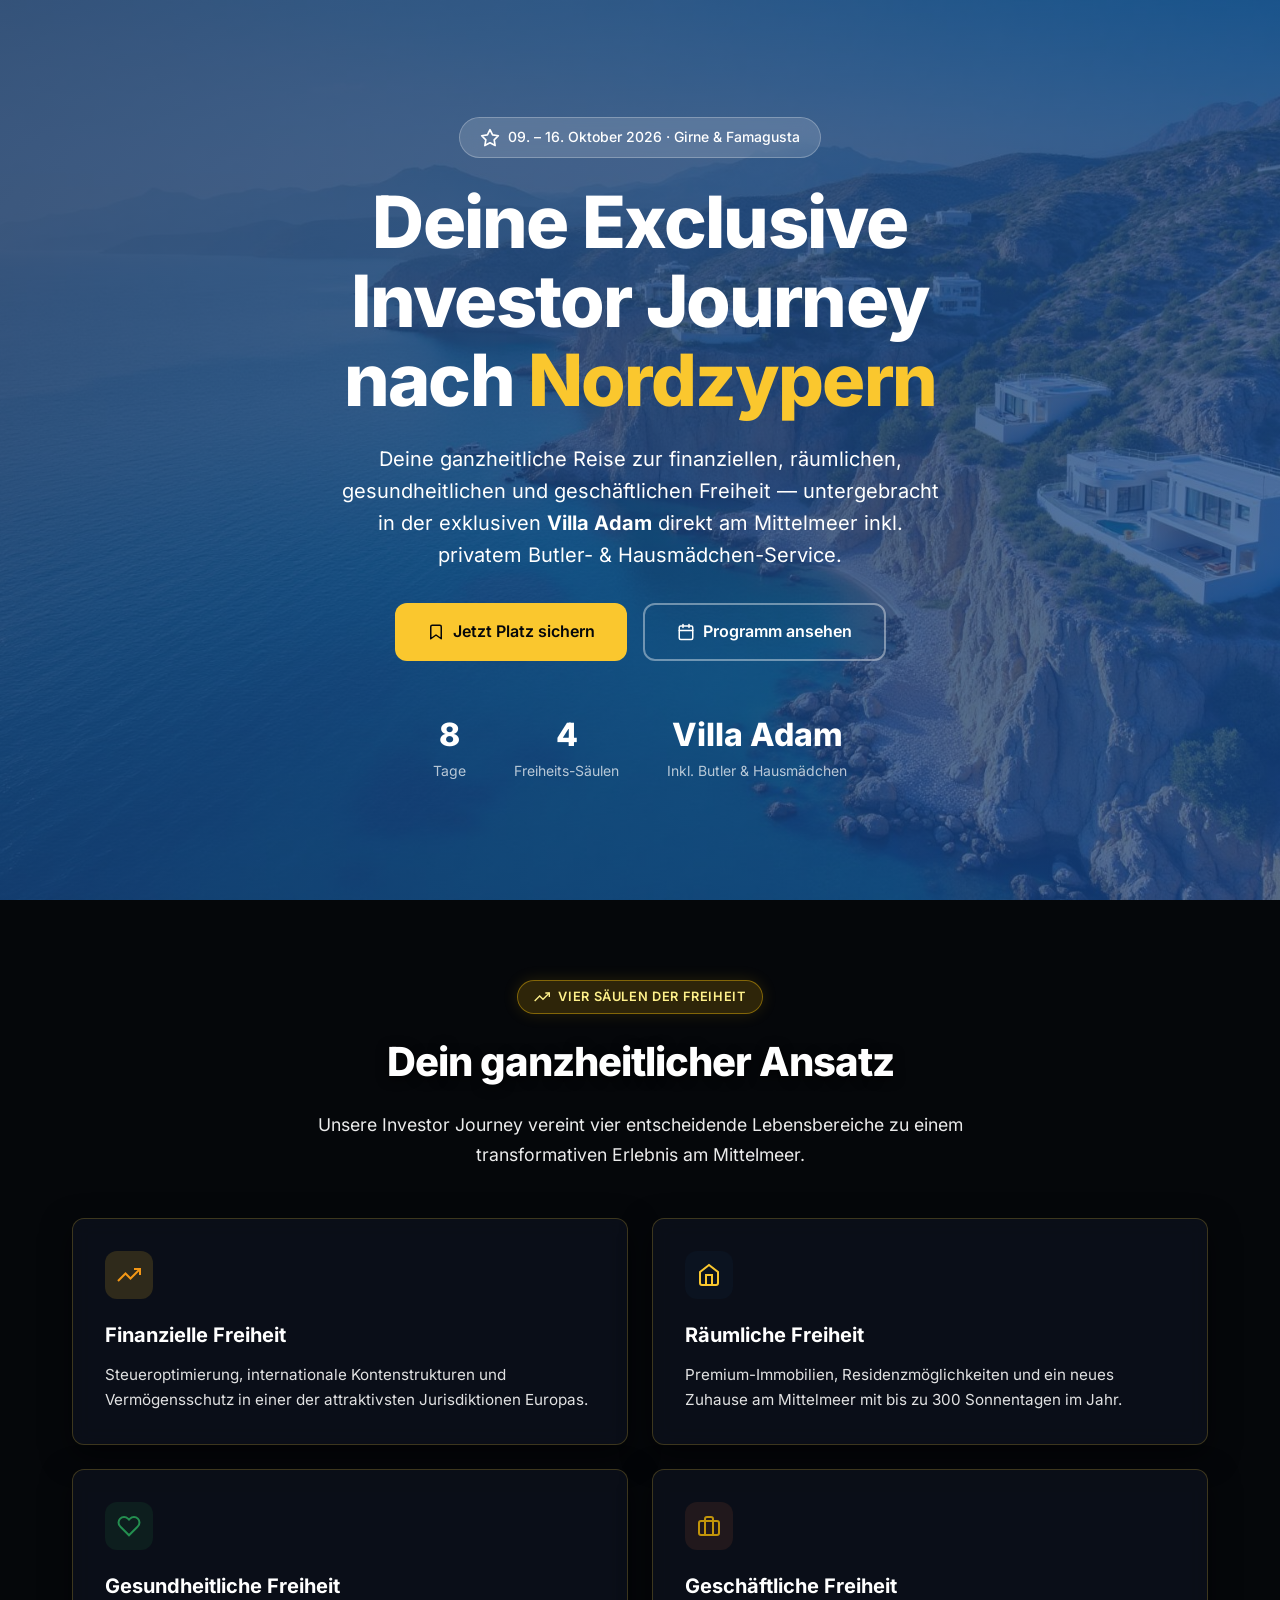
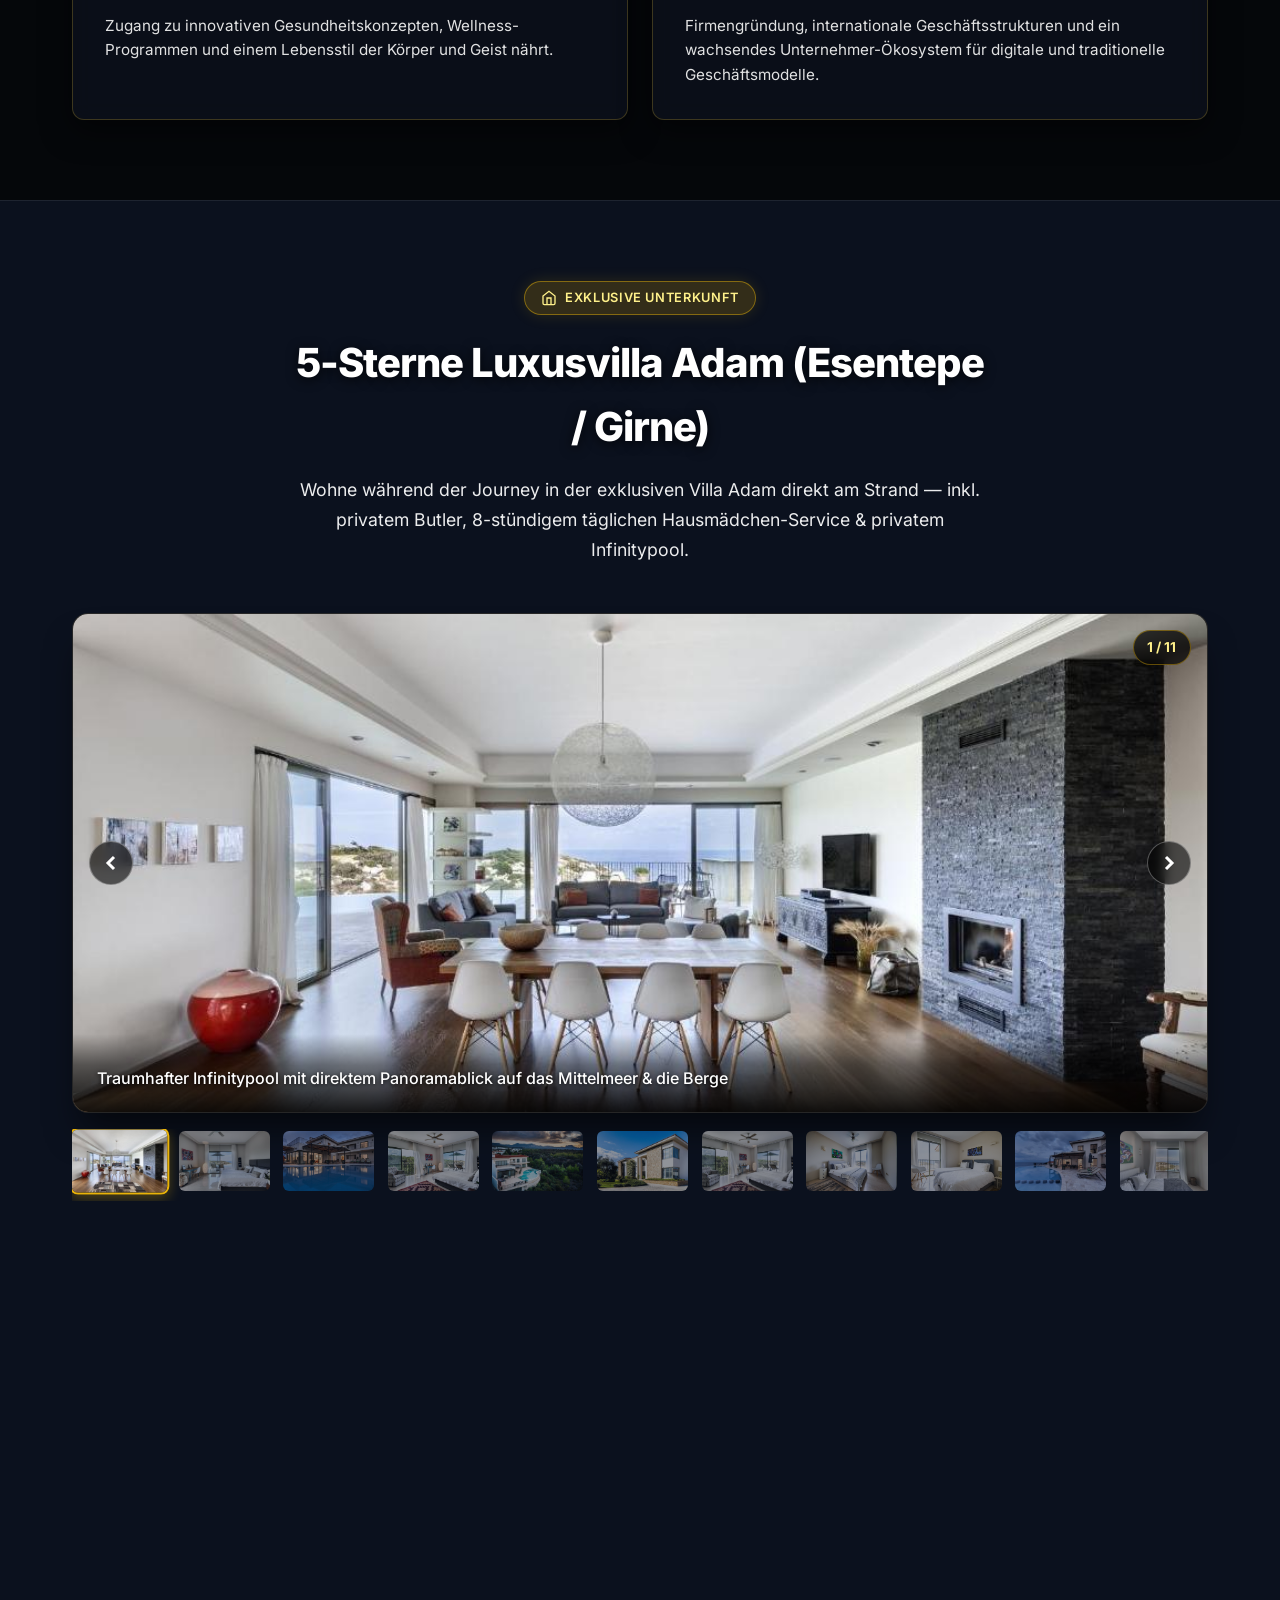
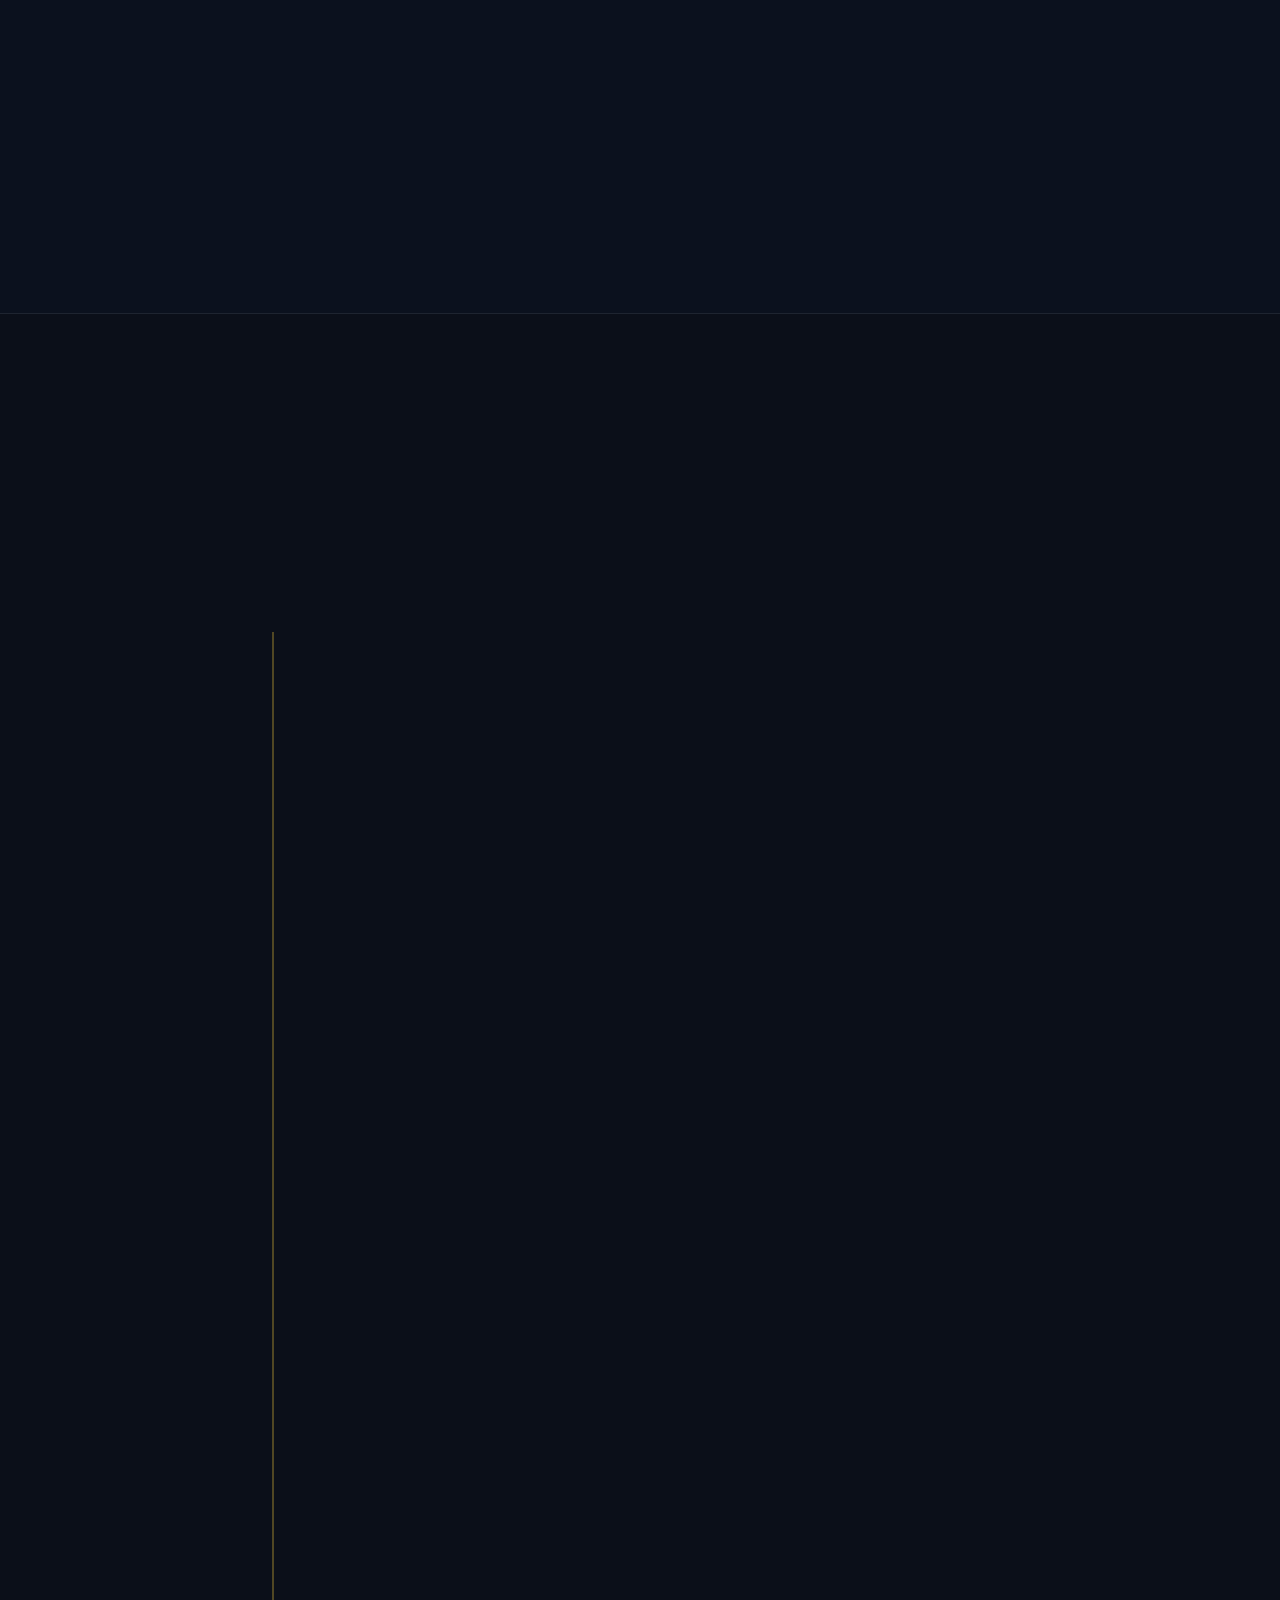
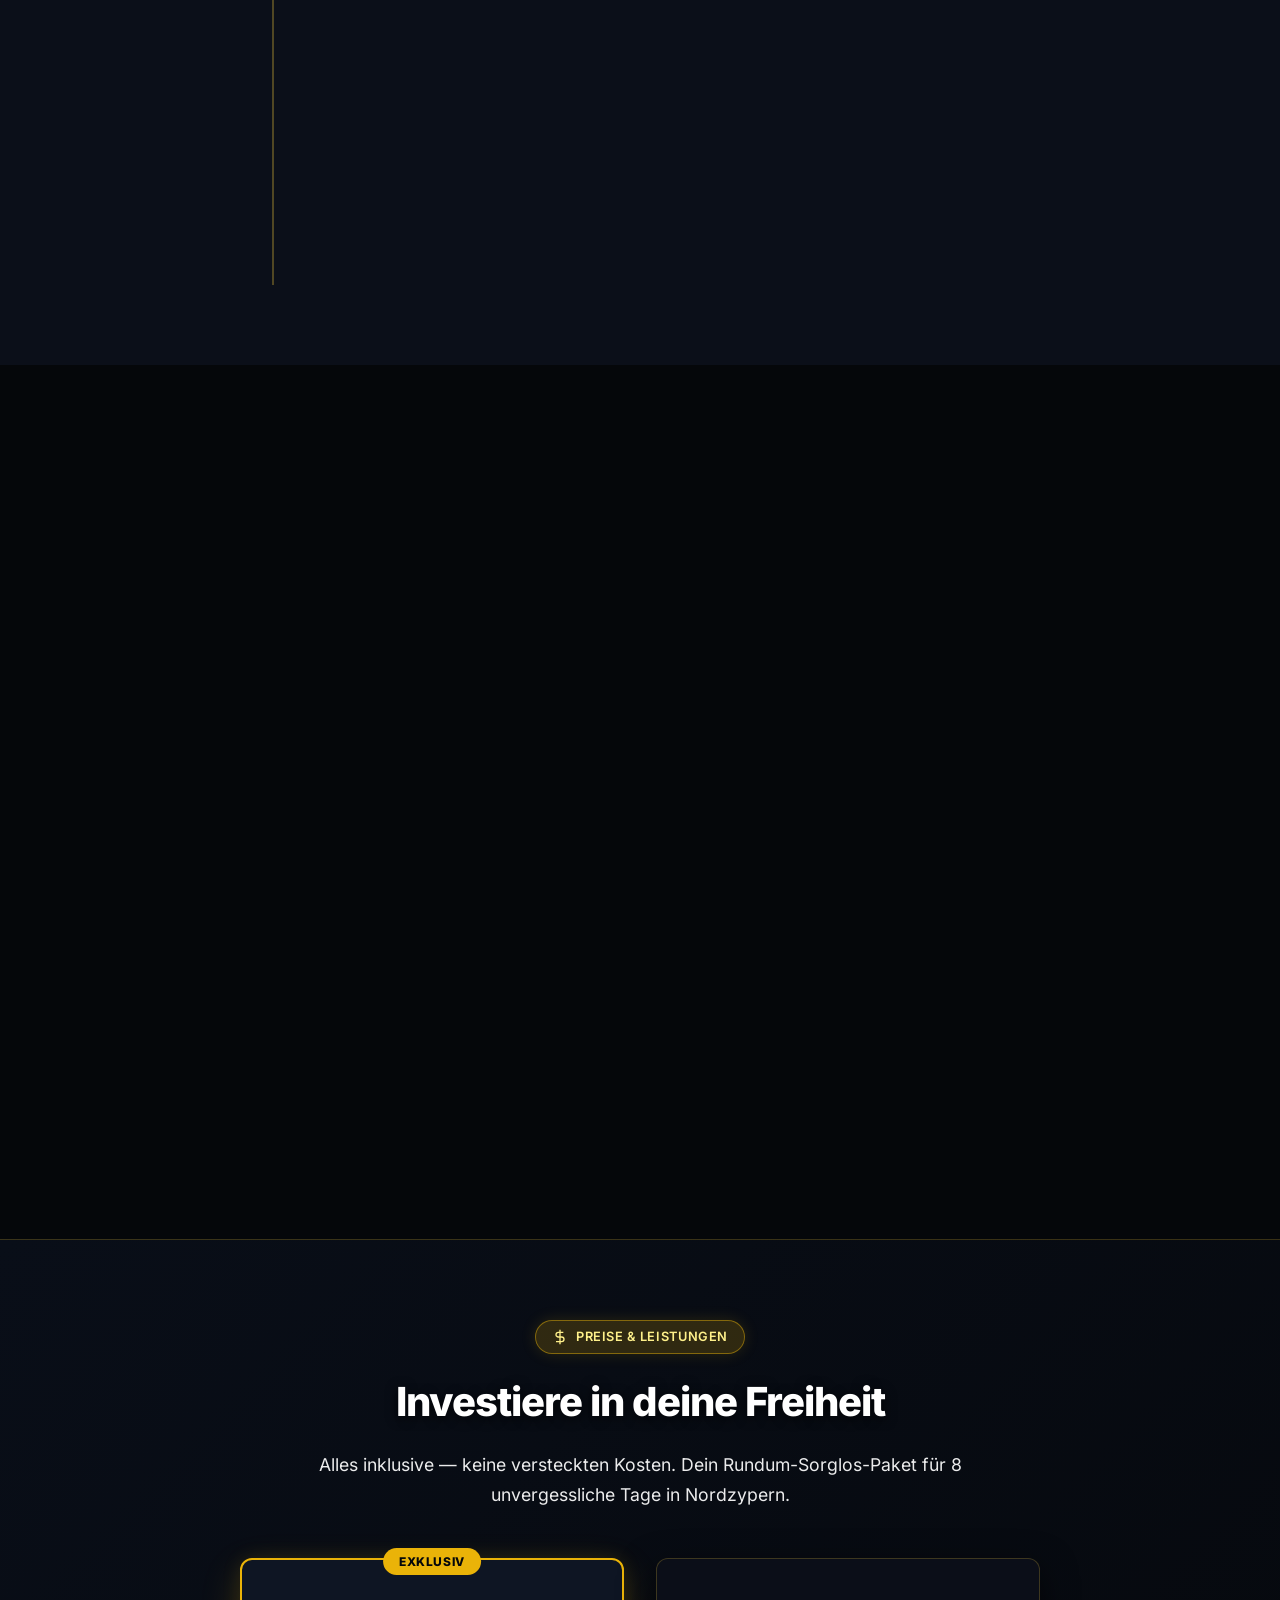
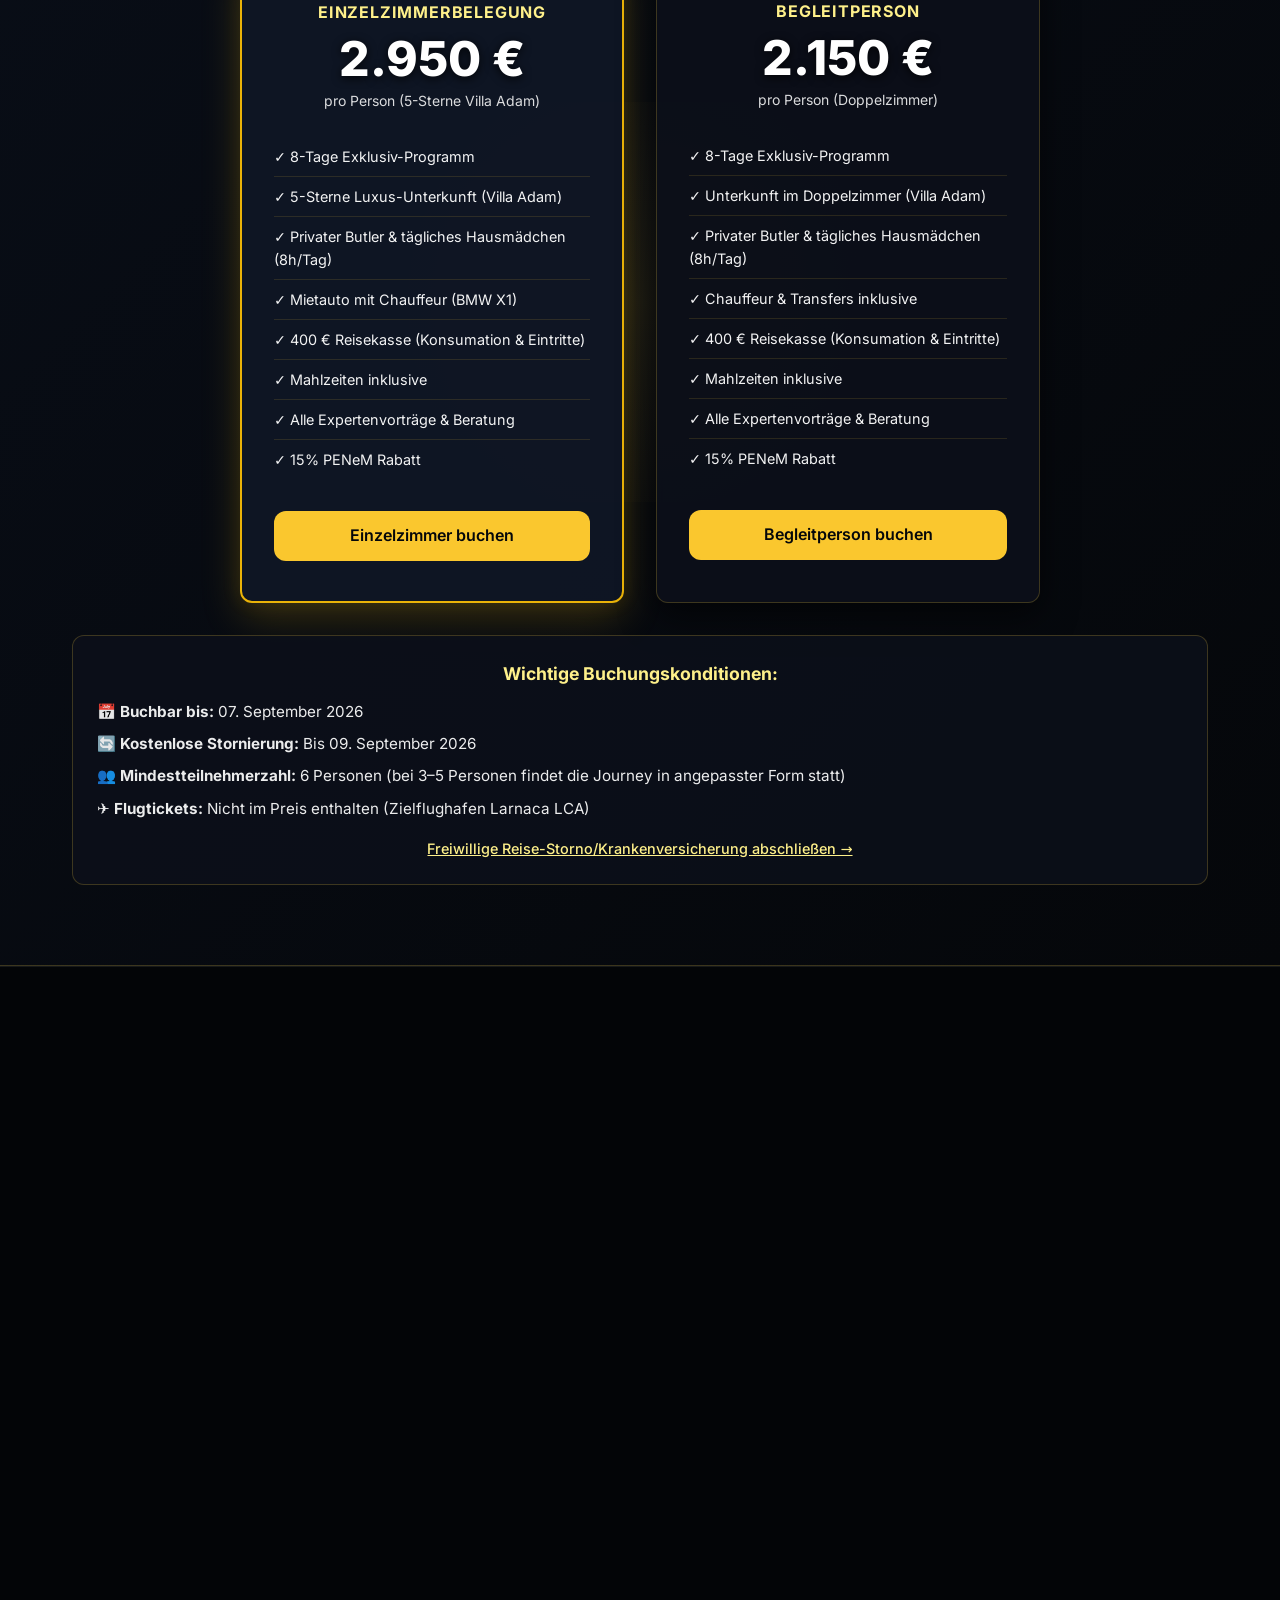
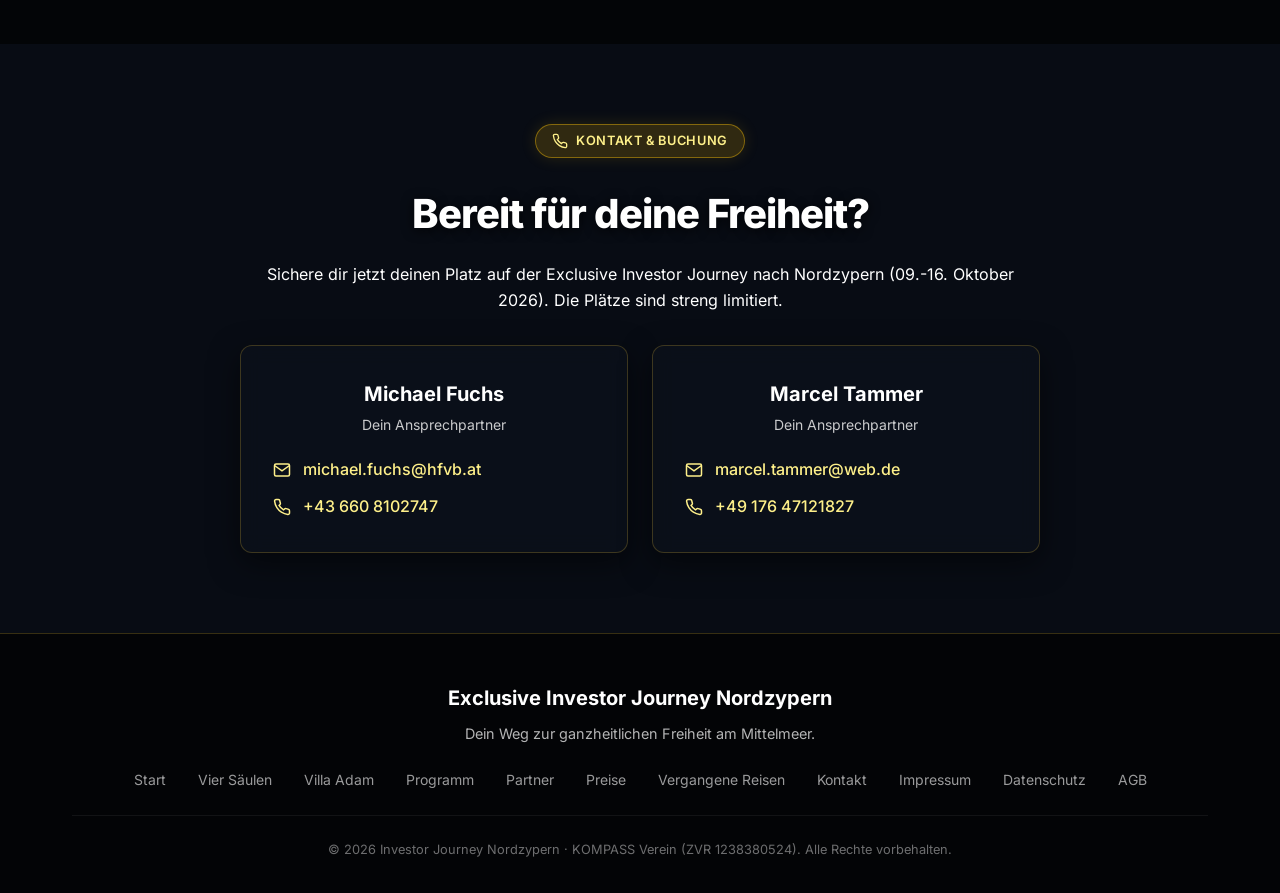
==== index.html @ 6f364f22 "feat: publish standalone Exclusive Investor Journey Nordzypern portal" ====
<!DOCTYPE html>
<html lang="de">
<head>
  <meta charset="UTF-8">
  <meta name="viewport" content="width=device-width, initial-scale=1.0">
  <title>Exclusive Investor Journey Nordzypern</title>
  <meta name="description" content="Deine ganzheitliche Reise zur finanziellen, räumlichen, gesundheitlichen und geschäftlichen Freiheit. Exclusive Investor Journey nach Nordzypern vom 09.-16. Oktober 2026.">
  <meta name="author" content="Investor Journey Nordzypern">
  <meta name="keywords" content="Nordzypern, Investoren, Immobilien, Krypto, Steuern, Firmengründung, Cyprus, Villa Aram">
  <meta property="og:title" content="Exclusive Investor Journey Nordzypern">
  <meta property="og:description" content="Deine ganzheitliche Reise zur finanziellen, räumlichen, gesundheitlichen und geschäftlichen Freiheit vom 09. bis 16. Oktober 2026.">
  <meta property="og:type" content="website">
  <meta property="og:image" content="assets/cyprus-hero-CTZoR_S4.jpg">
  <link rel="stylesheet" href="style.css">
</head>
<body class="theme-side-a">

<!-- ===== HERO ===== -->
<section class="hero" id="hero">
  <div class="hero-bg"></div>
  <div class="hero-overlay"></div>
  <div class="hero-content">
    <div class="hero-badge">
      <svg width="20" height="20" viewBox="0 0 24 24" fill="none" stroke="currentColor" stroke-width="2" stroke-linecap="round" stroke-linejoin="round"><polygon points="12 2 15.09 8.26 22 9.27 17 14.14 18.18 21.02 12 17.77 5.82 21.02 7 14.14 2 9.27 8.91 8.26 12 2"/></svg>
      09. – 16. Oktober 2026 · Girne &amp; Famagusta
    </div>
    <h1>Deine Exclusive Investor Journey nach <span class="gold">Nordzypern</span></h1>
    <p>Deine ganzheitliche Reise zur finanziellen, räumlichen, gesundheitlichen und geschäftlichen Freiheit — untergebracht in der exklusiven <strong>Villa Adam</strong> direkt am Mittelmeer inkl. privatem Butler- &amp; Hausmädchen-Service.</p>
    <div class="hero-buttons">
      <a href="#preise" class="btn btn-primary">
        <svg width="18" height="18" viewBox="0 0 24 24" fill="none" stroke="currentColor" stroke-width="2" stroke-linecap="round" stroke-linejoin="round"><path d="M19 21l-7-5-7 5V5a2 2 0 0 1 2-2h10a2 2 0 0 1 2 2z"/></svg>
        Jetzt Platz sichern
      </a>
      <a href="#programm" class="btn btn-outline">
        <svg width="18" height="18" viewBox="0 0 24 24" fill="none" stroke="currentColor" stroke-width="2" stroke-linecap="round" stroke-linejoin="round"><rect x="3" y="4" width="18" height="18" rx="2" ry="2"/><line x1="16" y1="2" x2="16" y2="6"/><line x1="8" y1="2" x2="8" y2="6"/><line x1="3" y1="10" x2="21" y2="10"/></svg>
        Programm ansehen
      </a>
    </div>
    <div class="hero-stats">
      <div class="hero-stat">
        <div class="hero-stat-value">8</div>
        <div class="hero-stat-label">Tage</div>
      </div>
      <div class="hero-stat">
        <div class="hero-stat-value">4</div>
        <div class="hero-stat-label">Freiheits-Säulen</div>
      </div>
      <div class="hero-stat">
        <div class="hero-stat-value">Villa Adam</div>
        <div class="hero-stat-label">Inkl. Butler &amp; Hausmädchen</div>
      </div>
    </div>
  </div>
</section>

<!-- ===== VIER SÄULEN DER FREIHEIT ===== -->
<section id="saeulen">
  <div class="container">
    <div class="section-header fade-in">
      <div class="section-badge">
        <svg width="16" height="16" viewBox="0 0 24 24" fill="none" stroke="currentColor" stroke-width="2"><polyline points="23 6 13.5 15.5 8.5 10.5 1 18"/><polyline points="17 6 23 6 23 12"/></svg>
        Vier Säulen der Freiheit
      </div>
      <h2 class="section-title">Dein ganzheitlicher Ansatz</h2>
      <p class="section-subtitle">Unsere Investor Journey vereint vier entscheidende Lebensbereiche zu einem transformativen Erlebnis am Mittelmeer.</p>
    </div>
    <div class="cards-grid">
      <div class="card fade-in">
        <div class="card-icon gold">
          <svg width="24" height="24" viewBox="0 0 24 24" fill="none" stroke="currentColor" stroke-width="2"><polyline points="23 6 13.5 15.5 8.5 10.5 1 18"/><polyline points="17 6 23 6 23 12"/></svg>
        </div>
        <h3>Finanzielle Freiheit</h3>
        <p>Steueroptimierung, internationale Kontenstrukturen und Vermögensschutz in einer der attraktivsten Jurisdiktionen Europas.</p>
      </div>
      <div class="card fade-in">
        <div class="card-icon blue">
          <svg width="24" height="24" viewBox="0 0 24 24" fill="none" stroke="currentColor" stroke-width="2"><path d="M3 9l9-7 9 7v11a2 2 0 0 1-2 2H5a2 2 0 0 1-2-2z"/><polyline points="9 22 9 12 15 12 15 22"/></svg>
        </div>
        <h3>Räumliche Freiheit</h3>
        <p>Premium-Immobilien, Residenzmöglichkeiten und ein neues Zuhause am Mittelmeer mit bis zu 300 Sonnentagen im Jahr.</p>
      </div>
      <div class="card fade-in">
        <div class="card-icon green">
          <svg width="24" height="24" viewBox="0 0 24 24" fill="none" stroke="currentColor" stroke-width="2"><path d="M20.84 4.61a5.5 5.5 0 0 0-7.78 0L12 5.67l-1.06-1.06a5.5 5.5 0 0 0-7.78 7.78l1.06 1.06L12 21.23l7.78-7.78 1.06-1.06a5.5 5.5 0 0 0 0-7.78z"/></svg>
        </div>
        <h3>Gesundheitliche Freiheit</h3>
        <p>Zugang zu innovativen Gesundheitskonzepten, Wellness-Programmen und einem Lebensstil der Körper und Geist nährt.</p>
      </div>
      <div class="card fade-in">
        <div class="card-icon orange">
          <svg width="24" height="24" viewBox="0 0 24 24" fill="none" stroke="currentColor" stroke-width="2"><rect x="2" y="7" width="20" height="14" rx="2" ry="2"/><path d="M16 21V5a2 2 0 0 0-2-2h-4a2 2 0 0 0-2 2v16"/></svg>
        </div>
        <h3>Geschäftliche Freiheit</h3>
        <p>Firmengründung, internationale Geschäftsstrukturen und ein wachsendes Unternehmer-Ökosystem für digitale und traditionelle Geschäftsmodelle.</p>
      </div>
    </div>
  </div>
</section>

<!-- ===== UNTERKUNFT VILLA ADAM ===== -->
<section id="unterkunft" style="background: #0b111e; color: #ffffff; padding: 5rem 0; border-top: 1px solid rgba(255,255,255,0.08); border-bottom: 1px solid rgba(255,255,255,0.08);">
  <div class="container">
    <div class="section-header fade-in">
      <div class="section-badge">
        <svg width="16" height="16" viewBox="0 0 24 24" fill="none" stroke="currentColor" stroke-width="2"><path d="M3 9l9-7 9 7v11a2 2 0 0 1-2 2H5a2 2 0 0 1-2-2z"/><polyline points="9 22 9 12 15 12 15 22"/></svg>
        Exklusive Unterkunft
      </div>
      <h2 class="section-title">5-Sterne Luxusvilla Adam (Esentepe / Girne)</h2>
      <p class="section-subtitle">Wohne während der Journey in der exklusiven Villa Adam direkt am Strand — inkl. privatem Butler, 8-stündigem täglichen Hausmädchen-Service &amp; privatem Infinitypool.</p>
    </div>
    
    <!-- SLIDESHOW GALERIE -->
    <div class="villa-slideshow-container fade-in" style="margin-bottom: 3.5rem;">
      <div class="slideshow-main-wrapper" style="position: relative; width: 100%; height: 500px; border-radius: 16px; overflow: hidden; border: 1px solid rgba(255,255,255,0.15); box-shadow: 0 25px 35px -10px rgba(0,0,0,0.6); background: #000;">
        <div class="slides-track" id="villaSlidesTrack" style="display: flex; height: 100%; transition: transform 0.5s cubic-bezier(0.25, 1, 0.5, 1);">
          <div class="slide" style="min-width: 100%; height: 100%; position: relative;">
            <img src="assets/villa-adam/villa-adam-01.jpeg" alt="Villa Adam Infinitypool &amp; Meerblick" style="width: 100%; height: 100%; object-fit: cover;">
            <div class="slide-caption">Traumhafter Infinitypool mit direktem Panoramablick auf das Mittelmeer &amp; die Berge</div>
          </div>
          <div class="slide" style="min-width: 100%; height: 100%; position: relative;">
            <img src="assets/villa-adam/villa-adam-02.jpeg" alt="Villa Adam Außenbereich &amp; Terrasse" style="width: 100%; height: 100%; object-fit: cover;">
            <div class="slide-caption">Großzügiges Sonnendeck &amp; Loungebereich für Abende im Kreis von Gleichgesinnten</div>
          </div>
          <div class="slide" style="min-width: 100%; height: 100%; position: relative;">
            <img src="assets/villa-adam/villa-adam-03.jpg" alt="Villa Adam Offener Wohnbereich" style="width: 100%; height: 100%; object-fit: cover;">
            <div class="slide-caption">Lichtdurchfluteter offener Wohn- &amp; Essbereich mit Luxus-Gourmetküche</div>
          </div>
          <div class="slide" style="min-width: 100%; height: 100%; position: relative;">
            <img src="assets/villa-adam/villa-adam-04.jpeg" alt="Villa Adam Schlafzimmer Suite" style="width: 100%; height: 100%; object-fit: cover;">
            <div class="slide-caption">7 exklusive Suiten mit eigenem en-suite Badezimmer &amp; Meerblick</div>
          </div>
          <div class="slide" style="min-width: 100%; height: 100%; position: relative;">
            <img src="assets/villa-adam/villa-adam-05.jpeg" alt="Villa Adam Panoramalage" style="width: 100%; height: 100%; object-fit: cover;">
            <div class="slide-caption">Einzigartige Strand-Bestlage in Esentepe mit Berg- &amp; Meerespanorama</div>
          </div>
          <div class="slide" style="min-width: 100%; height: 100%; position: relative;">
            <img src="assets/villa-adam/villa-adam-06.jpeg" alt="Villa Adam Outdoor Dining" style="width: 100%; height: 100%; object-fit: cover;">
            <div class="slide-caption">Perfekt für gemeinsame Mastermind-Dinners &amp; BBQ am Pool</div>
          </div>
          <div class="slide" style="min-width: 100%; height: 100%; position: relative;">
            <img src="assets/villa-adam/villa-adam-07.jpeg" alt="Villa Adam Schlafzimmer Detail" style="width: 100%; height: 100%; object-fit: cover;">
            <div class="slide-caption">Höchster Schlafkomfort &amp; stilvolle Einrichtung auf 5-Sterne-Niveau</div>
          </div>
          <div class="slide" style="min-width: 100%; height: 100%; position: relative;">
            <img src="assets/villa-adam/villa-adam-08.jpeg" alt="Villa Adam Badezimmer" style="width: 100%; height: 100%; object-fit: cover;">
            <div class="slide-caption">Edle en-suite Marmor-Bäder mit Regenduschen</div>
          </div>
          <div class="slide" style="min-width: 100%; height: 100%; position: relative;">
            <img src="assets/villa-adam/villa-adam-09.jpeg" alt="Villa Adam Pool bei Nacht" style="width: 100%; height: 100%; object-fit: cover;">
            <div class="slide-caption">Stimmungsvolle Pool-Beleuchtung für nächtliches Schwimmen</div>
          </div>
          <div class="slide" style="min-width: 100%; height: 100%; position: relative;">
            <img src="assets/villa-adam/villa-adam-10.jpeg" alt="Villa Adam Strandnähe" style="width: 100%; height: 100%; object-fit: cover;">
            <div class="slide-caption">Direkter Zugang zum Mittelmeer &amp; erfrischende Meeresbrise</div>
          </div>
          <div class="slide" style="min-width: 100%; height: 100%; position: relative;">
            <img src="assets/villa-adam/villa-adam-11.jpeg" alt="Villa Adam Gesamtanwesen" style="width: 100%; height: 100%; object-fit: cover;">
            <div class="slide-caption">Villa Adam — Dein privates Paradies während der Investor Journey</div>
          </div>
        </div>

        <!-- Controls -->
        <button class="slideshow-btn prev-btn" onclick="moveVillaSlide(-1)" aria-label="Vorheriges Bild">
          <svg width="24" height="24" viewBox="0 0 24 24" fill="none" stroke="currentColor" stroke-width="3"><polyline points="15 18 9 12 15 6"/></svg>
        </button>
        <button class="slideshow-btn next-btn" onclick="moveVillaSlide(1)" aria-label="Nächstes Bild">
          <svg width="24" height="24" viewBox="0 0 24 24" fill="none" stroke="currentColor" stroke-width="3"><polyline points="9 18 15 12 9 6"/></svg>
        </button>
        
        <div class="slide-counter-badge" id="villaSlideCounter">1 / 11</div>
      </div>

      <!-- Thumbnails -->
      <div class="slideshow-thumbnails" id="villaThumbnails">
        <img src="assets/villa-adam/villa-adam-01.jpeg" class="thumb active" onclick="setVillaSlide(0)" alt="Thumb 1">
        <img src="assets/villa-adam/villa-adam-02.jpeg" class="thumb" onclick="setVillaSlide(1)" alt="Thumb 2">
        <img src="assets/villa-adam/villa-adam-03.jpg" class="thumb" onclick="setVillaSlide(2)" alt="Thumb 3">
        <img src="assets/villa-adam/villa-adam-04.jpeg" class="thumb" onclick="setVillaSlide(3)" alt="Thumb 4">
        <img src="assets/villa-adam/villa-adam-05.jpeg" class="thumb" onclick="setVillaSlide(4)" alt="Thumb 5">
        <img src="assets/villa-adam/villa-adam-06.jpeg" class="thumb" onclick="setVillaSlide(5)" alt="Thumb 6">
        <img src="assets/villa-adam/villa-adam-07.jpeg" class="thumb" onclick="setVillaSlide(6)" alt="Thumb 7">
        <img src="assets/villa-adam/villa-adam-08.jpeg" class="thumb" onclick="setVillaSlide(7)" alt="Thumb 8">
        <img src="assets/villa-adam/villa-adam-09.jpeg" class="thumb" onclick="setVillaSlide(8)" alt="Thumb 9">
        <img src="assets/villa-adam/villa-adam-10.jpeg" class="thumb" onclick="setVillaSlide(9)" alt="Thumb 10">
        <img src="assets/villa-adam/villa-adam-11.jpeg" class="thumb" onclick="setVillaSlide(10)" alt="Thumb 11">
      </div>
    </div>

    <!-- HIGHLIGHTS DETAILS GRID -->
    <div style="display: grid; grid-template-columns: repeat(auto-fit, minmax(320px, 1fr)); gap: 2rem; align-items: start;" class="fade-in">
      <div style="background: rgba(255,255,255,0.06); padding: 2rem; border-radius: 12px; border: 1px solid rgba(255,255,255,0.16); box-shadow: 0 10px 25px rgba(0,0,0,0.3);">
        <h3 style="font-size: 1.6rem; margin-bottom: 1rem; color: #fbbf24; display: flex; align-items: center; gap: 0.5rem; text-shadow: 0 1px 3px rgba(0,0,0,0.8);">
          <svg width="24" height="24" viewBox="0 0 24 24" fill="none" stroke="#fbbf24" stroke-width="2.5"><polygon points="12 2 15.09 8.26 22 9.27 17 14.14 18.18 21.02 12 17.77 5.82 21.02 7 14.14 2 9.27 8.91 8.26 12 2"/></svg>
          Erstklassiger 5-Sterne Service inklusive
        </h3>
        <p style="margin-bottom: 1.25rem; line-height: 1.7; color: #ffffff;">
          Die <strong style="color: #fef08a;">Villa Adam</strong> kombiniert den Komfort eines 5-Sterne-Luxushotels mit der absoluten Privatsphäre eines eigenen Anwesens. Dein Kopf bleibt frei für Strategie, Investment und Entspannung.
        </p>
        <ul style="list-style: none; padding: 0; display: flex; flex-direction: column; gap: 0.85rem;">
          <li style="display: flex; align-items: flex-start; gap: 0.75rem; color: #ffffff;">
            <div style="background: rgba(234, 179, 8, 0.25); padding: 0.35rem; border-radius: 6px; flex-shrink: 0; border: 1px solid rgba(234, 179, 8, 0.4);">
              <svg width="18" height="18" viewBox="0 0 24 24" fill="none" stroke="#fef08a" stroke-width="2.5"><polygon points="12 2 15.09 8.26 22 9.27 17 14.14 18.18 21.02 12 17.77 5.82 21.02 7 14.14 2 9.27 8.91 8.26 12 2"/></svg>
            </div>
            <div>
              <strong style="color: #fef08a;">Privater Butler &amp; Concierge-Service:</strong><br>
              <span style="font-size: 0.92rem; color: rgba(255,255,255,0.92);">Dedizierter Ansprechpartner vor Ort für deine persönlichen Wünsche, Getränkeservice, Reservierungen &amp; Tagesplanung.</span>
            </div>
          </li>
          <li style="display: flex; align-items: flex-start; gap: 0.75rem; color: #ffffff;">
            <div style="background: rgba(234, 179, 8, 0.25); padding: 0.35rem; border-radius: 6px; flex-shrink: 0; border: 1px solid rgba(234, 179, 8, 0.4);">
              <svg width="18" height="18" viewBox="0 0 24 24" fill="none" stroke="#fef08a" stroke-width="2.5"><path d="M3 9l9-7 9 7v11a2 2 0 0 1-2 2H5a2 2 0 0 1-2-2z"/><polyline points="9 22 9 12 15 12 15 22"/></svg>
            </div>
            <div>
              <strong style="color: #fef08a;">Täglicher Haushälterin- Service (8 Std./Tag):</strong><br>
              <span style="font-size: 0.92rem; color: rgba(255,255,255,0.92);">Inkludierter täglicher Reinigungsservice durch unser festes Hausmädchen, Handtuchwechsel alle 3 Tage sowie Frische-Wäscheservice.</span>
            </div>
          </li>
          <li style="display: flex; align-items: flex-start; gap: 0.75rem; color: #ffffff;">
            <div style="background: rgba(234, 179, 8, 0.25); padding: 0.35rem; border-radius: 6px; flex-shrink: 0; border: 1px solid rgba(234, 179, 8, 0.4);">
              <svg width="18" height="18" viewBox="0 0 24 24" fill="none" stroke="#fef08a" stroke-width="2.5"><circle cx="12" cy="12" r="10"/><path d="M8 14s1.5 2 4 2 4-2 4-2"/></svg>
            </div>
            <div>
              <strong style="color: #fef08a;">Pool- &amp; Gartenpflege inklusive:</strong><br>
              <span style="font-size: 0.92rem; color: rgba(255,255,255,0.92);">Der Infinitypool und die Sonnendecks werden täglich professionell gewartet und gepflegt.</span>
            </div>
          </li>
        </ul>
      </div>

      <div style="background: rgba(255,255,255,0.06); padding: 2rem; border-radius: 12px; border: 1px solid rgba(255,255,255,0.16); box-shadow: 0 10px 25px rgba(0,0,0,0.3);">
        <h3 style="font-size: 1.6rem; margin-bottom: 1rem; color: #fbbf24; display: flex; align-items: center; gap: 0.5rem; text-shadow: 0 1px 3px rgba(0,0,0,0.8);">
          <svg width="24" height="24" viewBox="0 0 24 24" fill="none" stroke="#fbbf24" stroke-width="2.5"><path d="M12 22s8-4 8-10V5l-8-3-8 3v7c0 6 8 10 8 10z"/></svg>
          Ausstattung &amp; Exklusive Extras
        </h3>
        <ul style="list-style: none; padding: 0; display: flex; flex-direction: column; gap: 0.85rem;">
          <li style="display: flex; align-items: flex-start; gap: 0.75rem; color: #ffffff;">
            <svg width="18" height="18" viewBox="0 0 24 24" fill="none" stroke="#fbbf24" stroke-width="2.5" style="margin-top: 3px; flex-shrink: 0;"><polyline points="20 6 9 17 4 12"/></svg>
            <div>
              <strong style="color: #fef08a;">7 Suiten mit eigenen en-suite Bädern:</strong><br>
              <span style="font-size: 0.92rem; color: rgba(255,255,255,0.92);">Für bis zu 12–14 Gäste mit 8 komfortablen Betten &amp; 7 Bädern. Maximale Privatsphäre garantiert.</span>
            </div>
          </li>
          <li style="display: flex; align-items: flex-start; gap: 0.75rem; color: #ffffff;">
            <svg width="18" height="18" viewBox="0 0 24 24" fill="none" stroke="#fbbf24" stroke-width="2.5" style="margin-top: 3px; flex-shrink: 0;"><polyline points="20 6 9 17 4 12"/></svg>
            <div>
              <strong style="color: #fef08a;">Inkludierter Privat-Chauffeur (BMW X1):</strong><br>
              <span style="font-size: 0.92rem; color: rgba(255,255,255,0.92);">Persönliche Transfers und Mietwagen für flexible Ausflüge über die gesamte Insel.</span>
            </div>
          </li>
          <li style="display: flex; align-items: flex-start; gap: 0.75rem; color: #ffffff;">
            <svg width="18" height="18" viewBox="0 0 24 24" fill="none" stroke="#fbbf24" stroke-width="2.5" style="margin-top: 3px; flex-shrink: 0;"><polyline points="20 6 9 17 4 12"/></svg>
            <div>
              <strong style="color: #fef08a;">Optionale Zusatz-Services auf Wunsch:</strong><br>
              <span style="font-size: 0.92rem; color: rgba(255,255,255,0.92);">Arrangement von Privatkoch am Haus, Entspannungsmassagen, privates Yoga/Pilates &amp; Meeresausflüge.</span>
            </div>
          </li>
          <li style="display: flex; align-items: flex-start; gap: 0.75rem; color: #ffffff;">
            <svg width="18" height="18" viewBox="0 0 24 24" fill="none" stroke="#fbbf24" stroke-width="2.5" style="margin-top: 3px; flex-shrink: 0;"><polyline points="20 6 9 17 4 12"/></svg>
            <div>
              <strong style="color: #fef08a;">4 Fahrräder &amp; Highspeed-WLAN kostenlos:</strong><br>
              <span style="font-size: 0.92rem; color: rgba(255,255,255,0.92);">Kostenlose Fahrräder vor Ort sowie lückenloses WLAN für komfortables Arbeiten im Freien.</span>
            </div>
          </li>
        </ul>
      </div>
    </div>
  </div>
</section>

<!-- ===== 8-TAGE PROGRAMM ===== -->
<section id="programm" style="background: var(--muted-bg);">
  <div class="container">
    <div class="section-header fade-in">
      <div class="section-badge">
        <svg width="16" height="16" viewBox="0 0 24 24" fill="none" stroke="currentColor" stroke-width="2"><rect x="3" y="4" width="18" height="18" rx="2" ry="2"/><line x1="16" y1="2" x2="16" y2="6"/><line x1="8" y1="2" x2="8" y2="6"/><line x1="3" y1="10" x2="21" y2="10"/></svg>
        8-Tage Programm
      </div>
      <h2 class="section-title">Deine Reise im Detail</h2>
      <p class="section-subtitle">Ein sorgfältig kuratiertes Programm, das Information, Erlebnis und Networking perfekt verbindet.</p>
    </div>
    <div class="timeline">
      <!-- Tag 1 -->
      <div class="timeline-item fade-in">
        <div class="timeline-marker">1</div>
        <div class="timeline-date">Freitag, 09. Oktober 2026</div>
        <div class="timeline-title">Anreisetag</div>
        <div class="timeline-desc">Empfang am Flughafen Larnaca mit Chauffeur · Transfer nach Esentepe · Check-in in der exklusiven 5-Sterne Villa Adam · Begrüßung durch den privaten Butler &amp; Hausmädchen · Welcome Dinner mit allen Teilnehmern am Pool</div>
      </div>
      <!-- Tag 2 -->
      <div class="timeline-item fade-in">
        <div class="timeline-marker">2</div>
        <div class="timeline-date">Samstag, 10. Oktober 2026</div>
        <div class="timeline-title">Famagusta &amp; Varosha</div>
        <div class="timeline-desc">10:00–13:00 Altstadt Famagusta · 13:00–15:00 Geisterstadt Varosha · Nachmittag im Beach Club Lush/Pera (falls geöffnet) · Abendessen im Restaurant Körfez</div>
      </div>
      <!-- Tag 3 -->
      <div class="timeline-item fade-in">
        <div class="timeline-marker">3</div>
        <div class="timeline-date">Sonntag, 11. Oktober 2026</div>
        <div class="timeline-title">Strukturwissen</div>
        <div class="timeline-desc">09:00–11:00 Zypern-Info: Aufenthalt, Steuern, Versicherung mit Murat Hansen · Mittagessen · 14:30–16:30 Internationale Steuerplanung &amp; Firmenstruktur mit Michael Schenk · Traditionelles Meze-Abendessen</div>
      </div>
      <!-- Tag 4 -->
      <div class="timeline-item fade-in">
        <div class="timeline-marker">4</div>
        <div class="timeline-date">Montag, 12. Oktober 2026</div>
        <div class="timeline-title">Marktüberblick &amp; Immobilien</div>
        <div class="timeline-desc">Experten-Intro zum Immobilienmarkt · Villa-Besichtigung mit Meerblick · Mittagessen am Meer · Apartment-ROI-Projekt Besichtigung · Gesundheits-Vortrag PENeM</div>
      </div>
      <!-- Tag 5 -->
      <div class="timeline-item fade-in">
        <div class="timeline-marker">5</div>
        <div class="timeline-date">Dienstag, 13. Oktober 2026</div>
        <div class="timeline-title">Fokus Eigentum</div>
        <div class="timeline-desc">Luxusprojekt Besichtigung · Mittagessen · Bestands Projektbesichtigung · Wrap-up &amp; persönliche Beratung · Networking Dinner</div>
      </div>
      <!-- Tag 6 -->
      <div class="timeline-item fade-in">
        <div class="timeline-marker">6</div>
        <div class="timeline-date">Mittwoch, 14. Oktober 2026</div>
        <div class="timeline-title">Girne &amp; St. Hilarion Castle</div>
        <div class="timeline-desc">Gemeinsames Frühstück im Tahta in den Bergen · Stadtbesichtigung Girne mit Hafen &amp; Altstadt · Besuch der Kreuzritterburg St. Hilarion Castle · Freizeit am Nachmittag · Gemeinsames Abendessen</div>
      </div>
      <!-- Tag 7 -->
      <div class="timeline-item fade-in">
        <div class="timeline-marker">7</div>
        <div class="timeline-date">Donnerstag, 15. Oktober 2026</div>
        <div class="timeline-title">Freier Tag / Optionale Termine</div>
        <div class="timeline-desc">Optionale 1-zu-1 Termine mit Michael Schenk &amp; Bauträgern · Individuelle Besichtigungen auf Wunsch · Freizeit oder Beach Day · Farewell Dinner</div>
      </div>
      <!-- Tag 8 -->
      <div class="timeline-item fade-in">
        <div class="timeline-marker">8</div>
        <div class="timeline-date">Freitag, 16. Oktober 2026</div>
        <div class="timeline-title">Abreisetag</div>
        <div class="timeline-desc">Gemeinsame Abreise · Transfer zum Flughafen Larnaca · Optionale letzte Beratungsgespräche · Auf Wiedersehen &amp; Netzwerk für die Zukunft</div>
      </div>
    </div>
  </div>
</section>

<!-- ===== PARTNER ===== -->
<section id="partner">
  <div class="container">
    <div class="section-header fade-in">
      <div class="section-badge">
        <svg width="16" height="16" viewBox="0 0 24 24" fill="none" stroke="currentColor" stroke-width="2"><path d="M17 21v-2a4 4 0 0 0-4-4H5a4 4 0 0 0-4 4v2"/><circle cx="9" cy="7" r="4"/><path d="M23 21v-2a4 4 0 0 0-3-3.87"/><path d="M16 3.13a4 4 0 0 1 0 7.75"/></svg>
        Unsere Partner
      </div>
      <h2 class="section-title">Experten an deiner Seite</h2>
      <p class="section-subtitle">Handverlesene Partner mit jahrelanger Erfahrung in Nordzypern begleiten dich auf deiner Journey.</p>
    </div>
    <div class="cards-grid three-col">
      <!-- Karox Homes -->
      <div class="partner-card fade-in">
        <div class="partner-image">
          <img src="assets/cyprus-property-hzWDda5L.jpg" alt="Karox Homes - Premium Immobilien in Nordzypern" loading="lazy">
        </div>
        <div class="partner-body">
          <h3>Karox Homes</h3>
          <div class="partner-role">Premium-Immobilienpartner</div>
          <p>Von Kyrenia bis Famagusta — Karox Homes bietet End-to-End-Betreuung bei der Immobiliensuche, vom ersten Kontakt bis zur Schlüsselübergabe.</p>
          <a href="https://karoxhomes.com/" target="_blank" rel="noopener" class="partner-link">karoxhomes.com →</a>
        </div>
      </div>
      <!-- Michael Schenk -->
      <div class="partner-card fade-in">
        <div class="partner-image">
          <img src="assets/investment-partnership-D39ddAcP.jpg" alt="Michael Schenk - COO-as-a-Service" loading="lazy">
        </div>
        <div class="partner-body">
          <h3>Michael Schenk</h3>
          <div class="partner-role">COO-as-a-Service</div>
          <p>Zero-Tax Strategie, internationale Firmenstrukturierung und Vermögensschutz. Michael Schenk bringt jahrelange Erfahrung in der internationalen Geschäftsstrukturierung mit.</p>
          <a href="https://schenkmichael.com/" target="_blank" rel="noopener" class="partner-link">schenkmichael.com →</a>
        </div>
      </div>
      <!-- PENeM -->
      <div class="partner-card fade-in">
        <div class="partner-image partner-image-placeholder">
          <svg width="48" height="48" viewBox="0 0 24 24" fill="none" stroke="currentColor" stroke-width="1.5" opacity=".4"><path d="M20.84 4.61a5.5 5.5 0 0 0-7.78 0L12 5.67l-1.06-1.06a5.5 5.5 0 0 0-7.78 7.78l1.06 1.06L12 21.23l7.78-7.78 1.06-1.06a5.5 5.5 0 0 0 0-7.78z"/></svg>
        </div>
        <div class="partner-body">
          <h3>PENeM</h3>
          <div class="partner-role">Health Partner</div>
          <p>Testbasierte Gesundheitstechniken mit über 100 Jahren Erfahrung. Alle Journey-Teilnehmer erhalten 15% Rabatt auf PENeM-Leistungen.</p>
          <a href="https://penem.org/" target="_blank" rel="noopener" class="partner-link">penem.org →</a>
        </div>
      </div>
    </div>
  </div>
</section>

<!-- ===== PREISE ===== -->
<section id="preise" class="bg-primary-section">
  <div class="container">
    <div class="section-header fade-in">
      <div class="section-badge">
        <svg width="16" height="16" viewBox="0 0 24 24" fill="none" stroke="currentColor" stroke-width="2"><line x1="12" y1="1" x2="12" y2="23"/><path d="M17 5H9.5a3.5 3.5 0 0 0 0 7h5a3.5 3.5 0 0 1 0 7H6"/></svg>
        Preise &amp; Leistungen
      </div>
      <h2 class="section-title">Investiere in deine Freiheit</h2>
      <p class="section-subtitle">Alles inklusive — keine versteckten Kosten. Dein Rundum-Sorglos-Paket für 8 unvergessliche Tage in Nordzypern.</p>
    </div>
    <div class="pricing-grid">
      <!-- Einzelbelegung Villa Adam -->
      <div class="pricing-card pricing-card-highlight fade-in">
        <div class="pricing-popular">EXKLUSIV</div>
        <div class="pricing-label">Einzelzimmerbelegung</div>
        <div class="pricing-price">2.950 €</div>
        <div class="pricing-per">pro Person (5-Sterne Villa Adam)</div>
        <ul class="pricing-features">
          <li>✓ 8-Tage Exklusiv-Programm</li>
          <li>✓ 5-Sterne Luxus-Unterkunft (Villa Adam)</li>
          <li>✓ Privater Butler &amp; tägliches Hausmädchen (8h/Tag)</li>
          <li>✓ Mietauto mit Chauffeur (BMW X1)</li>
          <li>✓ 400 € Reisekasse (Konsumation &amp; Eintritte)</li>
          <li>✓ Mahlzeiten inklusive</li>
          <li>✓ Alle Expertenvorträge &amp; Beratung</li>
          <li>✓ 15% PENeM Rabatt</li>
        </ul>
        <a href="mailto:michael.fuchs@hfvb.at?subject=Einzelzimmer%20buchen%20-%20Investor%20Journey%20Oktober%202026" class="btn btn-primary pricing-btn">Einzelzimmer buchen</a>
      </div>
      <!-- Begleitperson im Doppelzimmer -->
      <div class="pricing-card fade-in">
        <div class="pricing-label">Begleitperson</div>
        <div class="pricing-price">2.150 €</div>
        <div class="pricing-per">pro Person (Doppelzimmer)</div>
        <ul class="pricing-features">
          <li>✓ 8-Tage Exklusiv-Programm</li>
          <li>✓ Unterkunft im Doppelzimmer (Villa Adam)</li>
          <li>✓ Privater Butler &amp; tägliches Hausmädchen (8h/Tag)</li>
          <li>✓ Chauffeur &amp; Transfers inklusive</li>
          <li>✓ 400 € Reisekasse (Konsumation &amp; Eintritte)</li>
          <li>✓ Mahlzeiten inklusive</li>
          <li>✓ Alle Expertenvorträge &amp; Beratung</li>
          <li>✓ 15% PENeM Rabatt</li>
        </ul>
        <a href="mailto:michael.fuchs@hfvb.at?subject=Begleitperson%20buchen%20-%20Investor%20Journey%20Oktober%202026" class="btn btn-primary pricing-btn">Begleitperson buchen</a>
      </div>
    </div>
    
    <!-- Konditionen Box -->
    <div class="pricing-note fade-in" style="background: rgba(255,255,255,0.05); padding: 1.5rem; border-radius: 12px; border: 1px solid rgba(255,255,255,0.1); margin-top: 2rem;">
      <h4 style="color: var(--gold, #d97706); margin-bottom: 0.75rem; font-size: 1.1rem;">Wichtige Buchungskonditionen:</h4>
      <ul style="list-style: none; padding: 0; margin: 0 0 1rem 0; display: flex; flex-direction: column; gap: 0.5rem; text-align: left; font-size: 0.95rem;">
        <li>📅 <strong>Buchbar bis:</strong> 07. September 2026</li>
        <li>🔄 <strong>Kostenlose Stornierung:</strong> Bis 09. September 2026</li>
        <li>👥 <strong>Mindestteilnehmerzahl:</strong> 6 Personen (bei 3–5 Personen findet die Journey in angepasster Form statt)</li>
        <li>✈️ <strong>Flugtickets:</strong> Nicht im Preis enthalten (Zielflughafen Larnaca LCA)</li>
      </ul>
      <p style="margin-top:.75rem;"><a href="https://www.lta-reiseschutz.at/at/aufnahmeantrag/?RB=dPvgyURCxurL" target="_blank" rel="noopener" class="insurance-link">Freiwillige Reise-Storno/Krankenversicherung abschließen →</a></p>
    </div>
  </div>
</section>

<!-- ===== VERGANGENE REISEN ===== -->
<section id="vergangene-reisen" style="padding: 5rem 0; background: rgba(0,0,0,0.3); border-top: 1px solid rgba(255,255,255,0.08);">
  <div class="container">
    <div class="section-header fade-in">
      <div class="section-badge" style="background: rgba(234, 179, 8, 0.15); border-color: rgba(234, 179, 8, 0.4); color: #fef08a;">
        <svg width="16" height="16" viewBox="0 0 24 24" fill="none" stroke="currentColor" stroke-width="2"><circle cx="12" cy="12" r="10"/><polyline points="12 6 12 12 16 14"/></svg>
        Archiv &amp; Rückblick
      </div>
      <h2 class="section-title">Vergangene Reisen</h2>
      <p class="section-subtitle">Wirf einen Blick auf die Programme und Erlebnisse unserer bisherigen Investor Journeys.</p>
    </div>

    <div class="cards-grid" style="grid-template-columns: repeat(auto-fit, minmax(320px, 1fr));">
      <div class="card fade-in" style="display: flex; flex-direction: column; justify-content: space-between; border: 1px solid rgba(234, 179, 8, 0.3);">
        <div>
          <div style="display: inline-block; padding: 0.25rem 0.65rem; background: rgba(234, 179, 8, 0.2); color: #fef08a; border-radius: 20px; font-size: 0.8rem; font-weight: 600; margin-bottom: 0.85rem;">
            ERFOLGREICH ABGESCHLOSSEN
          </div>
          <h3 style="margin-bottom: 0.5rem;">Investor Journey Mai 2026</h3>
          <div style="color: rgba(255,255,255,0.6); font-size: 0.9rem; margin-bottom: 1rem;">15. – 22. Mai 2026 · Girne &amp; Famagusta</div>
          <p style="color: rgba(255,255,255,0.8); font-size: 0.95rem; line-height: 1.5; margin-bottom: 1.5rem;">
            8 Tage geballtes Expertenwissen, Immobilienbesichtigungen, Firmengründungs-Workshops und Netzwerken direkt am Mittelmeer.
          </p>
        </div>
        <div style="width: 100%; text-align: center; padding: 0.65rem 1rem; border-radius: var(--radius); background: rgba(234, 179, 8, 0.08); border: 1px solid rgba(234, 179, 8, 0.25); color: #fef08a; font-size: 0.85rem; font-weight: 600;">
          ✓ Vollständig ausgebucht &amp; erfolgreich abgeschlossen
        </div>
      </div>
    </div>
  </div>
</section>

<!-- ===== KONTAKT / CTA ===== -->
<section id="kontakt" class="cta-section">
  <div class="container">
    <div class="fade-in" style="max-width:800px; margin:0 auto;">
      <div class="section-badge" style="margin-bottom:1.5rem;">
        <svg width="16" height="16" viewBox="0 0 24 24" fill="none" stroke="currentColor" stroke-width="2"><path d="M22 16.92v3a2 2 0 0 1-2.18 2 19.79 19.79 0 0 1-8.63-3.07 19.5 19.5 0 0 1-6-6 19.79 19.79 0 0 1-3.07-8.67A2 2 0 0 1 4.11 2h3a2 2 0 0 1 2 1.72 12.84 12.84 0 0 0 .7 2.81 2 2 0 0 1-.45 2.11L8.09 9.91a16 16 0 0 0 6 6l1.27-1.27a2 2 0 0 1 2.11-.45 12.84 12.84 0 0 0 2.81.7A2 2 0 0 1 22 16.92z"/></svg>
        Kontakt &amp; Buchung
      </div>
      <h2 class="section-title">Bereit für deine Freiheit?</h2>
      <p>Sichere dir jetzt deinen Platz auf der Exclusive Investor Journey nach Nordzypern (09.-16. Oktober 2026). Die Plätze sind streng limitiert.</p>
      
      <div style="display: grid; grid-template-columns: repeat(auto-fit, minmax(280px, 1fr)); gap: 1.5rem; margin-top: 2rem;">
        <!-- Michael Fuchs -->
        <div class="contact-card" style="margin: 0;">
          <div class="contact-name">Michael Fuchs</div>
          <div class="contact-role">Dein Ansprechpartner</div>
          <div class="contact-links">
            <a href="mailto:michael.fuchs@hfvb.at" class="contact-link">
              <svg width="18" height="18" viewBox="0 0 24 24" fill="none" stroke="currentColor" stroke-width="2"><path d="M4 4h16c1.1 0 2 .9 2 2v12c0 1.1-.9 2-2 2H4c-1.1 0-2-.9-2-2V6c0-1.1.9-2 2-2z"/><polyline points="22,6 12,13 2,6"/></svg>
              michael.fuchs@hfvb.at
            </a>
            <a href="tel:+436608102747" class="contact-link">
              <svg width="18" height="18" viewBox="0 0 24 24" fill="none" stroke="currentColor" stroke-width="2"><path d="M22 16.92v3a2 2 0 0 1-2.18 2 19.79 19.79 0 0 1-8.63-3.07 19.5 19.5 0 0 1-6-6 19.79 19.79 0 0 1-3.07-8.67A2 2 0 0 1 4.11 2h3a2 2 0 0 1 2 1.72 12.84 12.84 0 0 0 .7 2.81 2 2 0 0 1-.45 2.11L8.09 9.91a16 16 0 0 0 6 6l1.27-1.27a2 2 0 0 1 2.11-.45 12.84 12.84 0 0 0 2.81.7A2 2 0 0 1 22 16.92z"/></svg>
              +43 660 8102747
            </a>
          </div>
        </div>

        <!-- Marcel Tammer -->
        <div class="contact-card" style="margin: 0;">
          <div class="contact-name">Marcel Tammer</div>
          <div class="contact-role">Dein Ansprechpartner</div>
          <div class="contact-links">
            <a href="mailto:marcel.tammer@web.de" class="contact-link">
              <svg width="18" height="18" viewBox="0 0 24 24" fill="none" stroke="currentColor" stroke-width="2"><path d="M4 4h16c1.1 0 2 .9 2 2v12c0 1.1-.9 2-2 2H4c-1.1 0-2-.9-2-2V6c0-1.1.9-2 2-2z"/><polyline points="22,6 12,13 2,6"/></svg>
              marcel.tammer@web.de
            </a>
            <a href="tel:+4917647121827" class="contact-link">
              <svg width="18" height="18" viewBox="0 0 24 24" fill="none" stroke="currentColor" stroke-width="2"><path d="M22 16.92v3a2 2 0 0 1-2.18 2 19.79 19.79 0 0 1-8.63-3.07 19.5 19.5 0 0 1-6-6 19.79 19.79 0 0 1-3.07-8.67A2 2 0 0 1 4.11 2h3a2 2 0 0 1 2 1.72 12.84 12.84 0 0 0 .7 2.81 2 2 0 0 1-.45 2.11L8.09 9.91a16 16 0 0 0 6 6l1.27-1.27a2 2 0 0 1 2.11-.45 12.84 12.84 0 0 0 2.81.7A2 2 0 0 1 22 16.92z"/></svg>
              +49 176 47121827
            </a>
          </div>
        </div>
      </div>

    </div>
  </div>
</section>

<!-- ===== FOOTER ===== -->
<footer>
  <div class="container">
    <div class="footer-brand">Exclusive Investor Journey Nordzypern</div>
    <p>Dein Weg zur ganzheitlichen Freiheit am Mittelmeer.</p>
    <div class="footer-links">
      <a href="#hero">Start</a>
      <a href="#saeulen">Vier Säulen</a>
      <a href="#unterkunft">Villa Adam</a>
      <a href="#programm">Programm</a>
      <a href="#partner">Partner</a>
      <a href="#preise">Preise</a>
      <a href="#vergangene-reisen">Vergangene Reisen</a>
      <a href="#kontakt">Kontakt</a>
      <a href="impressum.html">Impressum</a>
      <a href="datenschutz.html">Datenschutz</a>
      <a href="agb.html">AGB</a>
    </div>
    <div class="footer-bottom">
      &copy; 2026 Investor Journey Nordzypern · KOMPASS Verein (ZVR 1238380524). Alle Rechte vorbehalten.
    </div>
  </div>
</footer>

<!-- ===== SCROLL ANIMATIONS & VILLA SLIDESHOW ===== -->
<script>
var villaCurrentIndex = 0;
var villaTotalSlides = 11;
var villaSlideInterval = null;

function updateVillaSlideshow() {
  var track = document.getElementById('villaSlidesTrack');
  var counter = document.getElementById('villaSlideCounter');
  var thumbContainer = document.getElementById('villaThumbnails');
  var thumbs = document.querySelectorAll('#villaThumbnails .thumb');
  
  if (track) {
    track.style.transform = 'translateX(-' + (villaCurrentIndex * 100) + '%)';
  }
  if (counter) {
    counter.textContent = (villaCurrentIndex + 1) + ' / ' + villaTotalSlides;
  }
  thumbs.forEach(function(t, idx) {
    if (idx === villaCurrentIndex) {
      t.classList.add('active');
    } else {
      t.classList.remove('active');
    }
  });

  if (thumbContainer && thumbs[villaCurrentIndex]) {
    var activeThumb = thumbs[villaCurrentIndex];
    thumbContainer.scrollTo({
      left: activeThumb.offsetLeft - (thumbContainer.clientWidth / 2) + (activeThumb.clientWidth / 2),
      behavior: 'smooth'
    });
  }
}

function moveVillaSlide(dir) {
  villaCurrentIndex = (villaCurrentIndex + dir + villaTotalSlides) % villaTotalSlides;
  updateVillaSlideshow();
  restartVillaAutoplay();
}

function setVillaSlide(idx) {
  villaCurrentIndex = idx;
  updateVillaSlideshow();
  restartVillaAutoplay();
}

function startVillaAutoplay() {
  stopVillaAutoplay();
  villaSlideInterval = setInterval(function() {
    villaCurrentIndex = (villaCurrentIndex + 1) % villaTotalSlides;
    updateVillaSlideshow();
  }, 5000);
}

function stopVillaAutoplay() {
  if (villaSlideInterval) {
    clearInterval(villaSlideInterval);
    villaSlideInterval = null;
  }
}

function restartVillaAutoplay() {
  stopVillaAutoplay();
  startVillaAutoplay();
}

document.addEventListener('DOMContentLoaded', function() {
  var observer = new IntersectionObserver(function(entries) {
    entries.forEach(function(entry) {
      if (entry.isIntersecting) {
        entry.target.classList.add('visible');
      }
    });
  }, { threshold: 0.1, rootMargin: '0px 0px -50px 0px' });

  document.querySelectorAll('.fade-in').forEach(function(el) {
    observer.observe(el);
  });

  updateVillaSlideshow();
  startVillaAutoplay();

  var mainWrapper = document.querySelector('.slideshow-main-wrapper');
  if (mainWrapper) {
    mainWrapper.addEventListener('mouseenter', stopVillaAutoplay);
    mainWrapper.addEventListener('mouseleave', startVillaAutoplay);
  }
});
</script>

</body>
</html>
---- style.css ----
/* F2 (28.07.2026): Hier stand ein @import auf fonts.googleapis.com — jede Seite, die diese
   Datei einbindet, hat damit die IP ihrer Besucher an Google gemeldet. Der Verweis war in
   den HTML-Dateien nicht zu sehen; nur HTML zu durchsuchen hat ihn uebersehen. */
@import url('libs/fonts/fonts.css');

:root {
  --primary: hsl(215, 65%, 25%);
  --primary-light: hsl(215, 75%, 35%);
  --primary-fg: #ffffff;
  --secondary: hsl(45, 95%, 58%);
  --secondary-dark: hsl(35, 90%, 52%);
  --accent: hsl(15, 80%, 60%);
  --bg: #ffffff;
  --fg: hsl(220, 15%, 20%);
  --muted: hsl(220, 15%, 45%);
  --muted-bg: hsl(210, 40%, 96%);
  --border: hsl(215, 20%, 88%);
  --radius: 0.75rem;
  --shadow-soft: 0 2px 20px -5px hsl(215 65% 25% / .1);
  --shadow-md: 0 8px 30px -8px hsl(215 65% 25% / .2);
  --shadow-lg: 0 20px 50px -12px hsl(215 65% 25% / .3);
}

*, *::before, *::after { box-sizing: border-box; margin: 0; padding: 0; }
html { scroll-behavior: smooth; }
body {
  font-family: 'Inter', ui-sans-serif, system-ui, sans-serif;
  color: var(--fg);
  background: var(--bg);
  line-height: 1.6;
  -webkit-font-smoothing: antialiased;
}
img { max-width: 100%; height: auto; display: block; }
a { text-decoration: none; color: inherit; }
.container { max-width: 1200px; margin: 0 auto; padding: 0 2rem; }

/* ===== HERO ===== */
.hero {
  position: relative;
  min-height: 100vh;
  display: flex; align-items: center; justify-content: center;
  text-align: center;
  color: var(--primary-fg);
  overflow: hidden;
}
.hero-bg {
  position: absolute; inset: 0;
  background: url('assets/cyprus-hero-CTZoR_S4.jpg') center/cover no-repeat;
  z-index: 0;
}
.hero-overlay {
  position: absolute; inset: 0;
  background: linear-gradient(135deg, hsla(215,65%,25%,.85) 0%, hsla(215,75%,35%,.7) 100%);
  z-index: 1;
}
.hero-content {
  position: relative; z-index: 2;
  max-width: 800px; padding: 2rem;
}
.hero-badge {
  display: inline-flex; align-items: center; gap: .5rem;
  background: hsla(0,0%,100%,.15);
  backdrop-filter: blur(8px);
  border: 1px solid hsla(0,0%,100%,.25);
  border-radius: 9999px;
  padding: .5rem 1.25rem;
  font-size: .875rem;
  font-weight: 500;
  margin-bottom: 1.5rem;
  animation: fadeInDown .8s ease;
}
.hero h1 {
  font-size: clamp(2.5rem, 6vw, 4.5rem);
  font-weight: 800; line-height: 1.1;
  letter-spacing: -.025em;
  margin-bottom: 1.5rem;
  animation: fadeInUp .8s ease .2s both;
}
.hero h1 .gold { color: var(--secondary); }
.hero p {
  font-size: 1.25rem; opacity: .9;
  max-width: 600px; margin: 0 auto 2rem;
  animation: fadeInUp .8s ease .4s both;
}
.hero-buttons {
  display: flex; gap: 1rem;
  justify-content: center; flex-wrap: wrap;
  animation: fadeInUp .8s ease .6s both;
}
.btn {
  display: inline-flex; align-items: center; gap: .5rem;
  padding: .875rem 2rem;
  border-radius: var(--radius);
  font-weight: 600; font-size: 1rem;
  border: none; cursor: pointer;
  transition: all .3s cubic-bezier(.4,0,.2,1);
}
.btn-primary { background: var(--secondary); color: #05070a; }
.btn-primary:hover { background: var(--secondary-dark); transform: translateY(-2px); box-shadow: var(--shadow-md); }
.btn-outline { background: transparent; color: var(--primary-fg); border: 2px solid hsla(0,0%,100%,.4); }
.btn-outline:hover { background: hsla(0,0%,100%,.1); border-color: hsla(0,0%,100%,.6); }
.hero-stats {
  display: flex; justify-content: center; gap: 3rem;
  margin-top: 3rem;
  animation: fadeInUp .8s ease .8s both;
}
.hero-stat { text-align: center; }
.hero-stat-value { font-size: 2rem; font-weight: 800; }
.hero-stat-label { font-size: .875rem; opacity: .7; }

/* ===== SECTIONS ===== */
section { padding: 5rem 0; }
.section-header { text-align: center; max-width: 700px; margin: 0 auto 3rem; }
.section-badge {
  display: inline-flex; align-items: center; gap: .5rem;
  background: rgba(234, 179, 8, 0.18);
  color: #fef08a;
  border: 1px solid rgba(234, 179, 8, 0.45);
  border-radius: 9999px;
  padding: .375rem 1rem;
  font-size: .8rem; font-weight: 600;
  text-transform: uppercase;
  letter-spacing: .05em;
  margin-bottom: 1rem;
  box-shadow: 0 0 15px rgba(234, 179, 8, 0.1);
}
.section-title {
  font-size: clamp(1.75rem, 4vw, 2.5rem);
  font-weight: 800; letter-spacing: -.025em;
  margin-bottom: 1rem; color: #ffffff;
  text-shadow: 0 2px 10px rgba(0,0,0,0.5);
}
.section-subtitle { font-size: 1.1rem; color: rgba(255, 255, 255, 0.92); line-height: 1.7; }

/* ===== CARDS ===== */
.cards-grid {
  display: grid;
  grid-template-columns: repeat(2, 1fr);
  gap: 1.5rem;
}
.cards-grid.three-col { grid-template-columns: repeat(3, 1fr); }
.card {
  background: var(--bg);
  border: 1px solid var(--border);
  border-radius: var(--radius);
  padding: 2rem;
  transition: all .3s cubic-bezier(.4,0,.2,1);
}
.card:hover { transform: translateY(-.5rem); box-shadow: var(--shadow-lg); }
.card-icon {
  width: 3rem; height: 3rem;
  display: flex; align-items: center; justify-content: center;
  border-radius: var(--radius);
  margin-bottom: 1.25rem;
}
.card-icon.blue { background: hsl(215,65%,25%,.1); color: var(--primary); }
.card-icon.gold { background: hsl(45,95%,58%,.15); color: var(--secondary-dark); }
.card-icon.orange { background: hsl(15,80%,60%,.1); color: var(--accent); }
.card-icon.green { background: hsl(145,60%,40%,.1); color: hsl(145,60%,35%); }
.card h3 { font-size: 1.25rem; font-weight: 700; margin-bottom: .75rem; }
.card p { color: var(--muted); font-size: .95rem; line-height: 1.6; }

/* ===== TIMELINE ===== */
.timeline { position: relative; max-width: 800px; margin: 0 auto; }
.timeline::before {
  content: ''; position: absolute;
  left: 2rem; top: 0; bottom: 0;
  width: 2px; background: var(--border);
}
.timeline-item { position: relative; padding-left: 5rem; padding-bottom: 2.5rem; }
.timeline-marker {
  position: absolute; left: 1rem;
  width: 2.25rem; height: 2.25rem;
  border-radius: 50%;
  background: var(--primary); color: white;
  display: flex; align-items: center; justify-content: center;
  font-weight: 700; font-size: .875rem;
  z-index: 1;
  box-shadow: 0 0 0 4px hsl(215,65%,25%,.15);
}
.timeline-date {
  font-size: .8rem; font-weight: 600;
  color: var(--primary);
  text-transform: uppercase;
  letter-spacing: .05em;
  margin-bottom: .25rem;
}
.timeline-title { font-size: 1.15rem; font-weight: 700; margin-bottom: .5rem; }
.timeline-desc { color: var(--muted); font-size: .95rem; line-height: 1.6; }

/* ===== PARTNER CARDS ===== */
.partner-card {
  background: var(--bg);
  border: 1px solid var(--border);
  border-radius: var(--radius);
  overflow: hidden;
  transition: all .3s cubic-bezier(.4,0,.2,1);
}
.partner-card:hover { transform: translateY(-.5rem); box-shadow: var(--shadow-lg); }
.partner-image { height: 200px; overflow: hidden; background: var(--muted-bg); }
.partner-image img { width: 100%; height: 100%; object-fit: cover; }
.partner-image-placeholder {
  display: flex; align-items: center; justify-content: center;
  background: linear-gradient(135deg, hsl(145,60%,95%), hsl(145,60%,88%));
}
.partner-body { padding: 1.5rem; }
.partner-body h3 { font-size: 1.25rem; font-weight: 700; margin-bottom: .25rem; }
.partner-role {
  font-size: .8rem; font-weight: 600;
  color: var(--primary);
  text-transform: uppercase;
  letter-spacing: .05em;
  margin-bottom: .75rem;
}
.partner-body p { color: var(--muted); font-size: .9rem; line-height: 1.6; margin-bottom: 1rem; }
.partner-link {
  display: inline-flex; align-items: center; gap: .25rem;
  color: var(--primary);
  font-weight: 600; font-size: .9rem;
  transition: color .2s;
}
.partner-link:hover { color: var(--primary-light); }

/* ===== DARK SECTION ===== */
.bg-primary-section {
  background: linear-gradient(135deg, var(--primary) 0%, var(--primary-light) 100%);
  color: var(--primary-fg);
}
.bg-primary-section .section-badge { background: hsla(0,0%,100%,.15); color: white; }
.bg-primary-section .section-title { color: white; }
.bg-primary-section .section-subtitle { color: hsla(0,0%,100%,.8); }

/* ===== PRICING ===== */
.pricing-grid {
  display: grid;
  grid-template-columns: repeat(2, 1fr);
  gap: 2rem;
  max-width: 800px;
  margin: 0 auto;
}
.pricing-card {
  background: hsla(0,0%,100%,.08);
  border: 1px solid hsla(0,0%,100%,.15);
  border-radius: var(--radius);
  padding: 2.5rem 2rem;
  text-align: center;
  position: relative;
  transition: all .3s ease;
}
.pricing-card:hover { background: hsla(0,0%,100%,.12); transform: translateY(-.25rem); }
.pricing-card-highlight {
  border-color: var(--secondary);
  border-width: 2px;
  background: hsla(0,0%,100%,.12);
}
.pricing-popular {
  position: absolute; top: -12px; left: 50%;
  transform: translateX(-50%);
  background: var(--secondary);
  color: var(--fg);
  font-size: .75rem; font-weight: 700;
  padding: .25rem 1rem;
  border-radius: 9999px;
  white-space: nowrap;
  text-transform: uppercase;
  letter-spacing: .05em;
}
.pricing-label {
  font-size: 1rem; font-weight: 600;
  opacity: .8; margin-bottom: .5rem;
  text-transform: uppercase;
  letter-spacing: .05em;
}
.pricing-price {
  font-size: 3rem; font-weight: 800;
  line-height: 1.1; margin-bottom: .25rem;
}
.pricing-per { font-size: .875rem; opacity: .7; margin-bottom: 1.5rem; }
.pricing-features {
  list-style: none;
  text-align: left;
  margin-bottom: 2rem;
}
.pricing-features li {
  padding: .5rem 0;
  font-size: .9rem;
  opacity: .9;
  border-bottom: 1px solid hsla(0,0%,100%,.08);
}
.pricing-features li:last-child { border-bottom: none; }
.pricing-btn {
  width: 100%;
  justify-content: center;
  padding: .75rem 1.5rem;
}
.pricing-note {
  text-align: center;
  margin-top: 2rem;
  opacity: .7;
  font-size: .9rem;
}
.insurance-link {
  color: var(--secondary) !important;
  text-decoration: underline;
  font-weight: 500;
}
.insurance-link:hover { opacity: .8; }

/* ===== CTA / CONTACT ===== */
.cta-section { text-align: center; background: var(--muted-bg); }
.contact-card {
  background: var(--bg);
  border: 1px solid var(--border);
  border-radius: var(--radius);
  padding: 2rem;
  margin-top: 2rem;
  box-shadow: var(--shadow-md);
}
.contact-name { font-size: 1.25rem; font-weight: 700; margin-bottom: .25rem; }
.contact-role { font-size: .875rem; color: var(--muted); margin-bottom: 1.25rem; }
.contact-links { display: flex; flex-direction: column; gap: .75rem; }
.contact-link {
  display: inline-flex; align-items: center; gap: .75rem;
  color: var(--primary);
  font-weight: 500;
  font-size: 1rem;
  transition: color .2s;
}
.contact-link:hover { color: var(--primary-light); }

/* ===== FOOTER ===== */
footer {
  background: #030406;
  color: hsla(0,0%,100%,.7);
  padding: 3rem 0 2rem;
  text-align: center;
  border-top: 1px solid var(--border);
}
footer .footer-brand { font-size: 1.25rem; font-weight: 700; color: white; margin-bottom: .5rem; }
footer p { font-size: .9rem; }
footer .footer-links {
  display: flex; justify-content: center; gap: 2rem;
  margin: 1.5rem 0; flex-wrap: wrap;
}
footer .footer-links a { color: hsla(0,0%,100%,.6); font-size: .875rem; transition: color .2s; }
footer .footer-links a:hover { color: var(--secondary); }
footer .footer-bottom {
  border-top: 1px solid hsla(0,0%,100%,.1);
  padding-top: 1.5rem; margin-top: 1.5rem;
  font-size: .8rem; opacity: .6;
}

/* ===== ANIMATIONS ===== */
@keyframes fadeInUp {
  from { opacity: 0; transform: translateY(30px); }
  to { opacity: 1; transform: translateY(0); }
}
@keyframes fadeInDown {
  from { opacity: 0; transform: translateY(-20px); }
  to { opacity: 1; transform: translateY(0); }
}
.fade-in {
  opacity: 0; transform: translateY(30px);
  transition: all .6s cubic-bezier(.4,0,.2,1);
}
.fade-in.visible { opacity: 1; transform: translateY(0); }

/* ===== RESPONSIVE ===== */
@media (max-width: 768px) {
  .hero-stats { gap: 1.5rem; }
  .hero-stat-value { font-size: 1.5rem; }
  .cards-grid { grid-template-columns: 1fr; }
  .cards-grid.three-col { grid-template-columns: 1fr; }
  .pricing-grid { grid-template-columns: 1fr; }
  .timeline::before { left: 1rem; }
  .timeline-item { padding-left: 3.5rem; }
  .timeline-marker { left: 0; width: 2rem; height: 2rem; font-size: .75rem; }
}
@media (max-width: 480px) {
  .container { padding: 0 1rem; }
  section { padding: 3rem 0; }
}

/* ===== HEADER & NAV ===== */
header {
  position: fixed;
  top: 0; left: 0; right: 0;
  z-index: 1000;
  transition: all 0.3s cubic-bezier(0.4, 0, 0.2, 1);
  background: transparent;
}
header.scrolled {
  background: rgba(255, 255, 255, 0.95);
  backdrop-filter: blur(12px);
  border-bottom: 1px solid rgba(0, 0, 0, 0.08);
  box-shadow: 0 4px 30px rgba(0, 0, 0, 0.05);
}
.nav-container {
  max-width: 1200px;
  margin: 0 auto;
  padding: 1.25rem 2rem;
  display: flex;
  align-items: center;
  justify-content: space-between;
}
.logo {
  display: flex;
  align-items: center;
  gap: 0.75rem;
  font-weight: 800;
  font-size: 1.25rem;
  color: #ffffff;
  letter-spacing: 0.03em;
  transition: color 0.3s ease;
  text-decoration: none;
}
.logo img {
  height: 42px;
  width: 42px;
  transition: transform 0.4s cubic-bezier(0.34, 1.56, 0.64, 1);
}
.logo:hover img {
  transform: rotate(15deg) scale(1.08);
}
header.scrolled .logo {
  color: #ffffff;
}
.nav-links {
  display: flex;
  align-items: center;
  gap: 2rem;
  list-style: none;
}
.nav-links a {
  color: rgba(255, 255, 255, 0.85);
  font-weight: 550;
  font-size: 0.95rem;
  transition: color 0.3s;
}
header.scrolled .nav-links a {
  color: #2d3748;
}
.nav-links a:hover {
  color: var(--secondary);
}
header.scrolled .nav-links a:hover {
  color: hsl(45, 90%, 40%);
}
.nav-btn {
  background: var(--secondary);
  color: #05070a !important;
  padding: 0.5rem 1.25rem;
  border-radius: var(--radius);
  font-weight: 600;
  transition: all 0.3s;
}
.nav-btn:hover {
  background: var(--secondary-dark);
  transform: translateY(-1px);
}

/* ===== BOILING FROG SECTION ===== */
.absurdistan-tracker {
  background: linear-gradient(135deg, hsl(220, 25%, 10%) 0%, hsl(220, 25%, 18%) 100%);
  color: white;
  border-radius: var(--radius);
  padding: 3rem;
  border: 1px solid rgba(255, 255, 255, 0.05);
  margin-top: -5rem;
  position: relative;
  z-index: 10;
  box-shadow: var(--shadow-lg);
  cursor: pointer;
  transition: transform 0.3s cubic-bezier(0.25, 0.8, 0.25, 1), border-color 0.3s, box-shadow 0.3s;
}
.absurdistan-tracker:hover {
  transform: translateY(-8px) scale(1.01);
  border-color: hsl(15, 80%, 60%);
  box-shadow: 0 20px 40px rgba(0, 0, 0, 0.45), 0 0 25px rgba(240, 90, 40, 0.15);
}
.tracker-layout {
  display: grid;
  grid-template-columns: 1.2fr 0.8fr;
  gap: 3rem;
  align-items: center;
}
.tracker-gauge {
  display: flex;
  flex-direction: column;
  align-items: center;
  justify-content: center;
  background: rgba(255, 255, 255, 0.03);
  border: 1px solid rgba(255, 255, 255, 0.08);
  border-radius: var(--radius);
  padding: 2.5rem;
  text-align: center;
}
.gauge-circle {
  position: relative;
  width: 150px;
  height: 150px;
  border-radius: 50%;
  background: conic-gradient(hsl(15, 80%, 60%) 288deg, rgba(255,255,255,0.1) 0);
  display: flex;
  align-items: center;
  justify-content: center;
  margin-bottom: 1.5rem;
  box-shadow: 0 0 25px rgba(240, 90, 40, 0.2);
}
.gauge-circle::after {
  content: '';
  position: absolute;
  inset: 12px;
  background: hsl(220, 25%, 12%);
  border-radius: 50%;
}
.gauge-value {
  position: relative;
  z-index: 2;
  font-size: 2.5rem;
  font-weight: 800;
  color: hsl(15, 80%, 60%);
}
.gauge-label {
  font-size: 0.875rem;
  text-transform: uppercase;
  letter-spacing: 0.05em;
  opacity: 0.7;
  margin-top: 0.25rem;
  position: relative;
  z-index: 2;
}

/* ===== ZIELGRUPPEN ===== */
.target-grid {
  display: grid;
  grid-template-columns: repeat(3, 1fr);
  gap: 1.5rem;
  margin-top: 3rem;
}
.target-card {
  background: var(--muted-bg);
  border: 1px solid var(--border);
  border-radius: var(--radius);
  padding: 2.5rem 2rem;
  transition: all 0.3s cubic-bezier(0.4, 0, 0.2, 1);
  display: flex;
  flex-direction: column;
  color: var(--fg);
}
.target-card:hover {
  transform: translateY(-5px);
  box-shadow: var(--shadow-lg);
}
.target-role-title {
  font-size: 1.25rem;
  font-weight: 800;
  margin-bottom: 1rem;
  display: flex;
  align-items: center;
  gap: 0.75rem;
}
.target-role-title.red { color: hsl(15, 80%, 55%); }
.target-role-title.gold { color: var(--secondary-dark); }
.target-role-title.blue { color: var(--primary); }
.target-role-title.green { color: hsl(145, 60%, 35%); }
.target-role-title.orange { color: var(--accent); }

.target-card ul {
  list-style: none;
  margin: 1.5rem 0;
  font-size: 0.9rem;
  color: var(--muted);
}
.target-card ul li {
  padding: 0.35rem 0;
  display: flex;
  align-items: flex-start;
  gap: 0.5rem;
  border-bottom: 1px solid var(--border);
}
.target-card ul li:last-child {
  border-bottom: none;
}
.target-card ul li svg {
  flex-shrink: 0;
  margin-top: 4px;
}
.target-solution {
  margin-top: auto;
  padding-top: 1.5rem;
  border-top: 1px dashed var(--border);
  font-weight: 700;
  color: var(--primary);
  font-size: 0.95rem;
}

/* ===== JOURNEYS ===== */
.journeys-grid {
  display: grid;
  grid-template-columns: repeat(2, 1fr);
  gap: 2rem;
  margin-top: 3rem;
}
.journey-card {
  background: var(--muted-bg);
  border: 1px solid var(--border);
  border-radius: var(--radius);
  overflow: hidden;
  transition: all 0.3s cubic-bezier(0.4, 0, 0.2, 1);
  display: flex;
  flex-direction: column;
  color: var(--fg);
}
.journey-card:hover {
  transform: translateY(-8px);
  box-shadow: var(--shadow-lg);
}
.journey-img {
  height: 250px;
  background: var(--muted-bg);
  overflow: hidden;
  position: relative;
}
.journey-img img {
  width: 100%;
  height: 100%;
  object-fit: cover;
}
.journey-card-badge {
  position: absolute;
  top: 1rem; right: 1rem;
  background: var(--secondary);
  color: var(--fg);
  font-size: 0.75rem;
  font-weight: 700;
  padding: 0.35rem 0.85rem;
  border-radius: 9999px;
}
.journey-card-badge.upcoming {
  background: hsl(215, 10%, 80%);
  color: hsl(215, 10%, 30%);
}
.journey-content {
  padding: 2rem;
  display: flex;
  flex-direction: column;
  flex-grow: 1;
}
.journey-content h3 {
  font-size: 1.5rem;
  font-weight: 700;
  margin-bottom: 0.5rem;
}
.journey-meta {
  font-size: 0.85rem;
  color: var(--primary);
  font-weight: 600;
  margin-bottom: 1rem;
  display: flex;
  align-items: center;
  gap: 0.5rem;
}
.journey-content p {
  color: var(--muted);
  font-size: 0.95rem;
  margin-bottom: 1.5rem;
  line-height: 1.6;
}
.journey-btn {
  margin-top: auto;
  width: 100%;
  justify-content: center;
}

@media (max-width: 992px) {
  .target-grid { grid-template-columns: repeat(2, 1fr); }
}
@media (max-width: 768px) {
  .nav-links { display: none; }
  .tracker-layout { grid-template-columns: 1fr; gap: 2rem; }
  .target-grid { grid-template-columns: 1fr; }
  .journeys-grid { grid-template-columns: 1fr; }
}

/* ===== THEME A & B VARIABLES ===== */
body.theme-side-a {
  --primary: hsl(45, 95%, 58%); /* Gold */
  --primary-light: hsl(45, 95%, 68%);
  --primary-fg: #ffffff;
  --secondary: hsl(45, 95%, 58%); /* Gold */
  --secondary-dark: hsl(35, 90%, 52%);
  --accent: hsl(45, 90%, 40%);
  --bg: #05070a; /* Ultra Deep Black */
  --fg: #ffffff; /* Crisp White Text */
  --muted: rgba(255, 255, 255, 0.78);
  --muted-bg: #0b0f19;
  --border: rgba(212, 175, 55, 0.25);
  --shadow-soft: 0 2px 20px -5px rgba(212, 175, 55, 0.12);
  --shadow-md: 0 8px 30px -8px rgba(212, 175, 55, 0.18);
  --shadow-lg: 0 20px 50px -12px rgba(212, 175, 55, 0.35);
  --column-color: hsl(45, 15%, 12%);
  --column-flute: hsl(45, 90%, 50%);
  --column-glow: rgba(212, 175, 55, 0.35);
  background-color: #05070a !important;
  color: #ffffff !important;
}

body.theme-side-a .section-badge {
  background: rgba(234, 179, 8, 0.18) !important;
  border: 1px solid rgba(234, 179, 8, 0.45) !important;
  color: #fef08a !important;
  box-shadow: 0 0 15px rgba(234, 179, 8, 0.15) !important;
}

body.theme-side-a .section-title {
  color: #ffffff !important;
  text-shadow: 0 2px 12px rgba(0,0,0,0.8);
}

body.theme-side-a .section-subtitle {
  color: rgba(255, 255, 255, 0.92) !important;
}

body.theme-side-a .card,
body.theme-side-a .partner-card,
body.theme-side-a .contact-card {
  background: rgba(12, 16, 26, 0.9) !important;
  border: 1px solid rgba(212, 175, 55, 0.25) !important;
  color: #ffffff !important;
  box-shadow: 0 10px 30px rgba(0, 0, 0, 0.5) !important;
  backdrop-filter: blur(10px);
}

body.theme-side-a .card h3,
body.theme-side-a .partner-body h3,
body.theme-side-a .contact-name {
  color: #ffffff !important;
}

body.theme-side-a .card p,
body.theme-side-a .partner-body p {
  color: rgba(255, 255, 255, 0.88) !important;
}

body.theme-side-a .timeline::before {
  background: rgba(212, 175, 55, 0.35) !important;
}

body.theme-side-a .timeline-marker {
  background: #eab308 !important;
  color: #05070a !important;
  box-shadow: 0 0 18px rgba(234, 179, 8, 0.6) !important;
  font-weight: 800 !important;
}

body.theme-side-a .timeline-date {
  color: #eab308 !important;
  font-weight: 700 !important;
}

body.theme-side-a .timeline-title {
  color: #ffffff !important;
  font-weight: 700 !important;
}

body.theme-side-a .timeline-desc {
  color: rgba(255, 255, 255, 0.9) !important;
}

body.theme-side-a .cta-section {
  background: #080c14 !important;
}

body.theme-side-a .contact-link {
  color: #fef08a !important;
}

body.theme-side-a .contact-link:hover {
  color: #eab308 !important;
}

/* ===== PRICING SECTION DARK LUXURY OVERRIDES ===== */
body.theme-side-a .bg-primary-section {
  background: linear-gradient(135deg, #090e18 0%, #05070a 100%) !important;
  color: #ffffff !important;
  border-top: 1px solid rgba(212, 175, 55, 0.25);
  border-bottom: 1px solid rgba(212, 175, 55, 0.25);
  position: relative;
}

body.theme-side-a .bg-primary-section::before {
  content: '';
  position: absolute;
  top: 50%;
  left: 50%;
  transform: translate(-50%, -50%);
  width: 600px;
  height: 400px;
  background: radial-gradient(circle, rgba(212, 175, 55, 0.08) 0%, transparent 70%);
  pointer-events: none;
}

body.theme-side-a .pricing-card {
  background: rgba(12, 16, 26, 0.92) !important;
  border: 1px solid rgba(212, 175, 55, 0.25) !important;
  color: #ffffff !important;
  box-shadow: 0 12px 35px rgba(0, 0, 0, 0.6) !important;
}

body.theme-side-a .pricing-card-highlight {
  border: 2px solid #eab308 !important;
  background: rgba(15, 22, 36, 0.95) !important;
  box-shadow: 0 15px 40px rgba(234, 179, 8, 0.2), 0 0 20px rgba(234, 179, 8, 0.1) !important;
}

body.theme-side-a .pricing-popular {
  background: #eab308 !important;
  color: #05070a !important;
  font-weight: 800 !important;
}

body.theme-side-a .pricing-label {
  color: #fef08a !important;
  font-weight: 700 !important;
  opacity: 1 !important;
}

body.theme-side-a .pricing-price {
  color: #ffffff !important;
  text-shadow: 0 2px 10px rgba(0,0,0,0.8);
}

body.theme-side-a .pricing-per {
  color: rgba(255, 255, 255, 0.85) !important;
  opacity: 1 !important;
}

body.theme-side-a .pricing-features li {
  color: rgba(255, 255, 255, 0.95) !important;
  border-bottom-color: rgba(212, 175, 55, 0.15) !important;
  opacity: 1 !important;
}

body.theme-side-a .pricing-note {
  background: rgba(12, 16, 26, 0.85) !important;
  border: 1px solid rgba(212, 175, 55, 0.25) !important;
  color: #ffffff !important;
  opacity: 1 !important;
}

body.theme-side-a .pricing-note h4 {
  color: #fef08a !important;
}

body.theme-side-a .pricing-note li,
body.theme-side-a .pricing-note p {
  color: rgba(255, 255, 255, 0.92) !important;
}

body.theme-side-a .insurance-link {
  color: #fef08a !important;
  text-decoration: underline;
}

body.theme-side-b {
  --primary: hsl(215, 65%, 25%); /* Mediterranean Blue */
  --primary-light: hsl(215, 75%, 35%);
  --primary-fg: #ffffff;
  --secondary: hsl(45, 95%, 58%); /* Sun Yellow */
  --secondary-dark: hsl(35, 90%, 52%);
  --accent: hsl(145, 60%, 40%); /* Oasis Green */
  --bg: #05162a; /* Mediterranean Night Blue */
  --fg: #f4f6fa;
  --muted: hsl(215, 20%, 75%);
  --muted-bg: hsl(215, 40%, 8%);
  --border: rgba(46, 204, 113, 0.18); /* Green Tint */
  --shadow-soft: 0 2px 20px -5px rgba(46, 204, 113, 0.12);
  --shadow-md: 0 8px 30px -8px rgba(46, 204, 113, 0.18);
  --shadow-lg: 0 20px 50px -12px rgba(46, 204, 113, 0.3);
  --column-color: hsl(215, 25%, 15%);
  --column-flute: hsl(145, 60%, 45%); /* Glowing green flutes */
  --column-glow: rgba(46, 204, 113, 0.35);
}

/* Base Body transitions */
body {
  transition: background-color 0.4s ease, color 0.4s ease;
}

/* ===== GREEK COLUMNS LAYOUT & DESIGN ===== */
.columns-container {
  display: flex;
  justify-content: space-between;
  gap: 1.25rem;
  margin-top: 3.5rem;
  flex-wrap: wrap;
}

.greek-column {
  flex: 1;
  min-width: 190px;
  display: flex;
  flex-direction: column;
  align-items: center;
  position: relative;
  transition: all 0.4s cubic-bezier(0.4, 0, 0.2, 1);
  cursor: pointer;
}

.greek-column:hover {
  transform: translateY(-8px) scale(1.02);
}

/* Pediment/Capstone (Top) */
.column-capstone {
  width: 92%;
  height: 25px;
  background: linear-gradient(to bottom, var(--border) 0%, var(--column-color) 100%);
  border-radius: 6px 6px 0 0;
  border: 1px solid var(--border);
  box-shadow: 0 2px 8px rgba(0,0,0,0.3);
  position: relative;
}
.column-capstone::after {
  content: '';
  position: absolute;
  bottom: 0; left: 5%; right: 5%;
  height: 4px;
  background: var(--secondary);
  opacity: 0.5;
  box-shadow: 0 0 8px var(--column-glow);
}

/* Shaft (Main part) */
.column-shaft {
  width: 78%;
  min-height: 390px;
  background: linear-gradient(90deg, 
    var(--column-color) 0%, 
    rgba(5, 5, 8, 0.95) 25%, 
    var(--column-color) 50%, 
    rgba(5, 5, 8, 0.95) 75%, 
    var(--column-color) 100%
  );
  border-left: 1px solid var(--border);
  border-right: 1px solid var(--border);
  position: relative;
  display: flex;
  flex-direction: column;
  align-items: center;
  justify-content: space-between;
  padding: 2.25rem 0.75rem;
  box-shadow: inset 0 0 25px rgba(0,0,0,0.7);
  transition: all 0.3s ease;
}

/* Glowing flutes */
.column-shaft::before {
  content: '';
  position: absolute;
  inset: 0;
  background: linear-gradient(90deg,
    transparent 10%,
    var(--column-flute) 12%,
    transparent 14%,
    transparent 28%,
    var(--column-flute) 30%,
    transparent 32%,
    transparent 48%,
    var(--column-flute) 50%,
    transparent 52%,
    transparent 68%,
    var(--column-flute) 70%,
    transparent 72%,
    transparent 88%,
    var(--column-flute) 90%,
    transparent 92%
  );
  opacity: 0.22;
  mix-blend-mode: screen;
  transition: all 0.3s ease;
}

.greek-column:hover .column-shaft {
  box-shadow: inset 0 0 30px var(--column-glow), 0 0 15px var(--column-glow);
  border-color: var(--secondary);
}
.greek-column:hover .column-shaft::before {
  opacity: 0.55;
}

/* Engraving 3 6 9 */
.column-engraving {
  font-family: 'Outfit', sans-serif;
  font-size: 1.5rem;
  font-weight: 800;
  letter-spacing: 0.2em;
  background: linear-gradient(135deg, var(--secondary) 0%, var(--primary-light) 100%);
  -webkit-background-clip: text;
  -webkit-text-fill-color: transparent;
  opacity: 0.5;
  margin-bottom: 1.25rem;
  position: relative;
  z-index: 2;
  transition: all 0.3s ease;
}

.greek-column:hover .column-engraving {
  opacity: 1;
  text-shadow: 0 0 10px var(--column-glow);
}

/* Base (Bottom) */
.column-base {
  width: 96%;
  height: 30px;
  background: linear-gradient(to top, var(--border) 0%, var(--column-color) 100%);
  border-radius: 0 0 6px 6px;
  border: 1px solid var(--border);
  box-shadow: 0 4px 12px rgba(0,0,0,0.4);
}

/* Column Content wrapper */
.column-content {
  position: relative;
  z-index: 3;
  text-align: center;
  display: flex;
  flex-direction: column;
  align-items: center;
  justify-content: flex-start;
  height: 100%;
}

.column-icon {
  width: 3.25rem; height: 3.25rem;
  border-radius: 50%;
  display: flex; align-items: center; justify-content: center;
  margin-bottom: 1.25rem;
  background: rgba(255, 255, 255, 0.05);
  border: 1px solid rgba(255, 255, 255, 0.1);
  box-shadow: 0 4px 10px rgba(0,0,0,0.4);
  transition: all 0.3s ease;
  color: white;
}

.greek-column:hover .column-icon {
  transform: scale(1.08);
  background: var(--secondary);
  color: var(--fg);
  border-color: var(--secondary);
  box-shadow: 0 0 12px var(--column-glow);
}

.column-title {
  font-size: 1rem;
  font-weight: 800;
  margin-bottom: 0.75rem;
  text-transform: uppercase;
  letter-spacing: 0.05em;
  color: white;
}

.column-description {
  font-size: 0.8rem;
  color: rgba(255, 255, 255, 0.8);
  line-height: 1.45;
  padding: 0 0.5rem;
}

@media (max-width: 992px) {
  .columns-container {
    justify-content: center;
  }
  .greek-column {
    flex: 0 0 45%;
    margin-bottom: 2rem;
  }
}
@media (max-width: 600px) {
  .greek-column {
    flex: 0 0 100%;
  }
}



/* ===== ARCHITECTURAL STRUCTURE (3 PILLARS ON 5 BLOCKS FOUNDATION) ===== */
.architectural-structure {
  max-width: 1000px;
  margin: 3.5rem auto 0;
  display: flex;
  flex-direction: column;
  align-items: center;
  position: relative;
}

.pillars-wrapper {
  display: flex;
  justify-content: space-around;
  align-items: flex-end;
  width: 90%;
  gap: 2rem;
  margin-bottom: -4px; /* Align precisely with foundation */
  z-index: 2;
}

.greek-pillar {
  flex: 1;
  max-width: 104px; /* Constrained column width for elegance and spacing */
  display: flex;
  flex-direction: column;
  align-items: center;
  cursor: pointer;
  transition: transform 0.3s cubic-bezier(0.25, 0.8, 0.25, 1), box-shadow 0.3s ease;
}

.greek-pillar:hover {
  transform: translateY(-8px) scale(1.02);
}

.pillar-cap {
  width: 105%;
  height: 22px;
  background: linear-gradient(to bottom, var(--border) 0%, var(--column-color) 100%);
  border-radius: 6px 6px 0 0;
  border: 1px solid var(--border);
  box-shadow: 0 2px 8px rgba(0,0,0,0.3);
}

.pillar-shaft {
  width: 82%;
  background: linear-gradient(90deg, 
    var(--column-color) 0%, 
    rgba(5, 5, 8, 0.95) 25%, 
    var(--column-color) 50%, 
    rgba(5, 5, 8, 0.95) 75%, 
    var(--column-color) 100%
  );
  border-left: 1px solid var(--border);
  border-right: 1px solid var(--border);
  display: flex;
  flex-direction: column;
  align-items: center;
  justify-content: center;
  padding: 1.5rem 1rem;
  box-shadow: inset 0 0 25px rgba(0,0,0,0.8);
  position: relative;
  text-align: center;
}

.pillar-shaft::before {
  content: '';
  position: absolute;
  inset: 0;
  background: linear-gradient(90deg,
    transparent 15%,
    var(--column-flute) 17%,
    transparent 19%,
    transparent 48%,
    var(--column-flute) 50%,
    transparent 52%,
    transparent 81%,
    var(--column-flute) 83%,
    transparent 85%
  );
  opacity: 0.22;
  mix-blend-mode: screen;
  transition: all 0.3s ease;
}

.greek-pillar:hover .pillar-shaft {
  box-shadow: inset 0 0 30px var(--column-glow), 0 0 15px var(--column-glow);
  border-color: var(--secondary);
}

.greek-pillar:hover .pillar-shaft::before {
  opacity: 0.55;
}

@keyframes engraving-pulse {
  0%, 100% {
    opacity: 0.35;
    filter: drop-shadow(0 0 2px transparent);
  }
  50% {
    opacity: 0.75;
    filter: drop-shadow(0 0 8px var(--column-glow));
  }
}

.pillar-engraving {
  font-family: 'Outfit', sans-serif;
  font-size: 1.25rem;
  font-weight: 800;
  letter-spacing: 0.25em;
  background: linear-gradient(135deg, var(--secondary) 0%, var(--primary-light) 100%);
  -webkit-background-clip: text;
  -webkit-text-fill-color: transparent;
  opacity: 0.4;
  margin-bottom: 1rem;
  z-index: 2;
  transition: all 0.3s;
  animation: engraving-pulse 4s ease-in-out infinite;
}

.greek-pillar:hover .pillar-engraving {
  opacity: 1;
  animation: none;
  text-shadow: 0 0 12px var(--column-glow);
}

.pillar-title {
  font-size: 0.85rem; /* Sized down to fit the narrower columns */
  font-weight: 800;
  color: white;
  text-transform: uppercase;
  letter-spacing: 0.03em;
  margin-bottom: 0.5rem;
  z-index: 2;
  font-family: 'Outfit', sans-serif;
}

.pillar-desc {
  font-size: 0.72rem; /* Compact layout */
  color: rgba(255, 255, 255, 0.65);
  z-index: 2;
  line-height: 1.35;
}

.pillar-base {
  width: 110%;
  height: 25px;
  background: linear-gradient(to top, var(--border) 0%, var(--column-color) 100%);
  border: 1px solid var(--border);
  box-shadow: 0 3px 10px rgba(0,0,0,0.4);
}

/* Foundation (5 Blocks) */
.foundation-wrapper {
  display: flex;
  width: 100%;
  background: linear-gradient(180deg, var(--column-color) 0%, #030406 100%);
  border: 2px solid var(--border);
  border-radius: 8px;
  box-shadow: 0 10px 30px rgba(0,0,0,0.6);
  z-index: 1;
}

.foundation-block {
  flex: 1;
  padding: 1.75rem 1rem;
  text-align: center;
  border-right: 1px solid var(--border);
  cursor: pointer;
  transition: background-color 0.3s ease, box-shadow 0.3s ease, transform 0.3s cubic-bezier(0.25, 0.8, 0.25, 1);
  display: flex;
  flex-direction: column;
  align-items: center;
  justify-content: center;
  position: relative;
  z-index: 2;
}

.foundation-block:first-child {
  border-top-left-radius: 6px;
  border-bottom-left-radius: 6px;
}

.foundation-block:last-child {
  border-right: none;
  border-top-right-radius: 6px;
  border-bottom-right-radius: 6px;
}

.foundation-block::before {
  content: '';
  position: absolute;
  inset: 0;
  background: linear-gradient(180deg, rgba(255,255,255,0.02) 0%, transparent 100%);
  opacity: 1;
}

.foundation-block:hover {
  background: rgba(212, 175, 55, 0.08);
  box-shadow: inset 0 0 20px var(--column-glow), 0 0 15px rgba(212, 175, 55, 0.1);
  transform: translateY(-4px);
  z-index: 10;
}

body.theme-side-b .foundation-block:hover {
  background: rgba(46, 204, 113, 0.08);
  box-shadow: inset 0 0 20px var(--column-glow), 0 0 15px rgba(46, 204, 113, 0.1);
  border-color: rgba(46, 204, 113, 0.3);
}

.block-num {
  font-family: 'Outfit', sans-serif;
  font-size: 0.85rem;
  font-weight: 700;
  opacity: 0.4;
  margin-bottom: 0.25rem;
  letter-spacing: 0.1em;
  color: var(--secondary);
}

.block-title {
  font-family: 'Outfit', sans-serif;
  font-size: 0.95rem;
  font-weight: 700;
  text-transform: uppercase;
  letter-spacing: 0.05em;
  color: white;
}

@media (max-width: 850px) {
  .pillars-wrapper {
    flex-direction: column;
    align-items: center;
    width: 100%;
    gap: 1.5rem;
    margin-bottom: 1.5rem;
  }
  .greek-pillar {
    width: 80%;
  }
  .foundation-wrapper {
    flex-direction: column;
  }
  .foundation-block {
    border-right: none;
    border-bottom: 1px solid var(--border);
    padding: 1.25rem 1rem;
  }
  .foundation-block:first-child {
    border-top-left-radius: 6px;
    border-top-right-radius: 6px;
    border-bottom-left-radius: 0;
  }
  .foundation-block:last-child {
    border-bottom-left-radius: 6px;
    border-bottom-right-radius: 6px;
    border-top-right-radius: 0;
    border-bottom: none;
  }
}

/* ===== FLOWER DIAGRAM (SIDE A) ===== */
.flower-diagram-wrapper {
  position: relative;
  width: 100%;
  max-width: 1050px;
  height: 600px;
  margin: 5rem auto 2rem;
  display: flex;
  align-items: center;
  justify-content: center;
}

.pillars-center-wrapper {
  display: flex;
  justify-content: center;
  align-items: flex-end;
  gap: 2rem;
  z-index: 10;
  position: relative;
  width: 100%;
  max-width: 750px;
}

/* Hover Tooltips */
.interactive {
  position: relative;
}

.hover-popup {
  position: absolute;
  bottom: 100%;
  left: 50%;
  transform: translateX(-50%) translateY(20px);
  background: rgba(10, 15, 25, 0.85);
  backdrop-filter: blur(12px);
  border: 1px solid var(--secondary);
  box-shadow: 0 10px 30px rgba(0,0,0,0.6), 0 0 15px rgba(212, 175, 55, 0.2);
  border-radius: 12px;
  padding: 1.5rem;
  width: 280px;
  opacity: 0;
  visibility: hidden;
  transition: all 0.4s cubic-bezier(0.4, 0, 0.2, 1);
  z-index: 100;
  text-align: center;
  pointer-events: none;
}

.hover-popup::after {
  content: '';
  position: absolute;
  top: 100%;
  left: 50%;
  transform: translateX(-50%);
  border-width: 8px;
  border-style: solid;
  border-color: var(--secondary) transparent transparent transparent;
}

.popup-bottom {
  bottom: auto;
  top: 100%;
  transform: translateX(-50%) translateY(-20px);
}
.popup-bottom::after {
  top: auto;
  bottom: 100%;
  border-color: transparent transparent var(--secondary) transparent;
}

.interactive:hover > .hover-popup,
.interactive:active > .hover-popup,
.interactive:focus-within > .hover-popup {
  opacity: 1;
  visibility: visible;
  transform: translateX(-50%) translateY(-15px);
  pointer-events: auto;
}
.interactive:hover > .popup-bottom,
.interactive:active > .popup-bottom,
.interactive:focus-within > .popup-bottom {
  transform: translateX(-50%) translateY(15px);
}

.popup-title {
  font-family: 'Outfit', sans-serif;
  color: var(--secondary);
  font-size: 1.15rem;
  font-weight: 700;
  margin-bottom: 0.5rem;
}
.popup-purpose {
  font-size: 0.9rem;
  color: var(--fg);
  line-height: 1.5;
  margin-bottom: 1.25rem;
}
.popup-btn {
  display: inline-block;
  background: var(--secondary);
  color: #000;
  font-weight: 700;
  font-size: 0.85rem;
  padding: 0.5rem 1.25rem;
  border-radius: 9999px;
  text-decoration: none;
  transition: transform 0.2s, background 0.2s;
}
.popup-btn:hover {
  transform: scale(1.05);
  background: var(--primary-light);
}

/* Flower Petals */
.flower-petal {
  position: absolute;
  width: 140px;
  height: 140px;
  display: flex;
  align-items: center;
  justify-content: center;
  cursor: pointer;
  z-index: 25; /* Keep above pillars */
}

/* Background pseudo-element for the teardrop shape and styling */
.flower-petal::before {
  content: '';
  position: absolute;
  inset: 0;
  background: radial-gradient(circle at center, rgba(212, 175, 55, 0.12) 0%, rgba(5, 7, 10, 0.95) 80%);
  border: 1px solid rgba(212, 175, 55, 0.4);
  border-radius: 50% 50% 15% 50%;
  transform: rotate(var(--rot)); /* Rotate just the shape */
  z-index: -1;
  box-shadow: inset 0 0 20px rgba(0,0,0,0.8), 0 5px 15px rgba(0,0,0,0.5);
  transition: all 0.4s ease;
}

.flower-petal:hover::before {
  background: radial-gradient(circle at center, rgba(212, 175, 55, 0.35) 0%, rgba(5, 7, 10, 0.95) 80%);
  border-color: var(--secondary);
  box-shadow: inset 0 0 30px var(--column-glow), 0 0 20px rgba(212, 175, 55, 0.3);
}

.petal-content {
  display: flex;
  flex-direction: column;
  align-items: center;
  gap: 0.5rem;
  /* NO transform needed here anymore since parent isn't rotated! */
}

.petal-icon {
  font-size: 2.2rem;
  filter: drop-shadow(0 0 8px rgba(212, 175, 55, 0.4));
}
.petal-name {
  font-family: 'Outfit', sans-serif;
  font-weight: 800;
  font-size: 0.95rem;
  color: var(--fg);
  text-transform: uppercase;
  letter-spacing: 0.05em;
}

/* Positioning petals explicitly around the pillars */
.petal-gesundheit { top: -50px; left: 50%; margin-left: -70px; --rot: 45deg; }
.petal-raum { top: 60px; left: 0px; --rot: 0deg; }
.petal-business { top: 60px; right: 0px; --rot: 90deg; }
.petal-finanzen { bottom: 40px; left: 60px; --rot: -90deg; }
.petal-absicherung { bottom: 40px; right: 60px; --rot: 180deg; }

@media (max-width: 850px) {
  .flower-diagram-wrapper { height: auto; flex-direction: column; padding: 2rem 0; margin-top: 1rem; }
  .pillars-center-wrapper { flex-direction: column; gap: 1.5rem; align-items: center; }
  .flower-petal { position: relative; top: auto; bottom: auto; left: auto; right: auto; margin-left: 0; margin: 1rem; width: 120px; height: 120px; display: inline-flex; }
  .flower-petal::before { transform: rotate(45deg); /* Point all down on mobile */ }
}

/* ===== VILLA SLIDESHOW STYLES ===== */
.slideshow-btn {
  position: absolute;
  top: 50%;
  transform: translateY(-50%);
  background: rgba(0, 0, 0, 0.6);
  color: white;
  border: 1px solid rgba(255, 255, 255, 0.3);
  width: 44px;
  height: 44px;
  border-radius: 50%;
  display: flex;
  align-items: center;
  justify-content: center;
  cursor: pointer;
  z-index: 10;
  backdrop-filter: blur(6px);
  transition: all 0.25s ease;
}
.slideshow-btn:hover {
  background: #eab308;
  color: #000;
  border-color: #eab308;
  transform: translateY(-50%) scale(1.1);
}
.slideshow-btn.prev-btn { left: 1rem; }
.slideshow-btn.next-btn { right: 1rem; }

.slide-caption {
  position: absolute;
  bottom: 0;
  left: 0;
  right: 0;
  background: linear-gradient(to top, rgba(0,0,0,0.9) 0%, rgba(0,0,0,0.5) 60%, rgba(0,0,0,0) 100%);
  color: #ffffff;
  padding: 2rem 1.5rem 1.25rem 1.5rem;
  font-size: 1rem;
  font-weight: 500;
  text-shadow: 0 1px 4px rgba(0,0,0,0.9);
}

.slide-counter-badge {
  position: absolute;
  top: 1rem;
  right: 1rem;
  background: rgba(0, 0, 0, 0.7);
  color: #fef08a;
  padding: 0.35rem 0.85rem;
  border-radius: 20px;
  font-size: 0.85rem;
  font-weight: 700;
  border: 1px solid rgba(234, 179, 8, 0.4);
  backdrop-filter: blur(6px);
}

.slideshow-thumbnails {
  display: flex;
  gap: 0.6rem;
  margin-top: 1rem;
  overflow-x: auto;
  padding-bottom: 0.5rem;
  scroll-behavior: smooth;
}
.slideshow-thumbnails::-webkit-scrollbar {
  height: 6px;
}
.slideshow-thumbnails::-webkit-scrollbar-track {
  background: rgba(255, 255, 255, 0.05);
  border-radius: 3px;
}
.slideshow-thumbnails::-webkit-scrollbar-thumb {
  background: rgba(234, 179, 8, 0.4);
  border-radius: 3px;
}
.slideshow-thumbnails .thumb {
  width: 95px;
  height: 64px;
  object-fit: cover;
  border-radius: 8px;
  cursor: pointer;
  opacity: 0.55;
  border: 2px solid transparent;
  transition: all 0.2s ease;
  flex-shrink: 0;
}
.slideshow-thumbnails .thumb:hover,
.slideshow-thumbnails .thumb.active {
  opacity: 1;
  border-color: #eab308;
  transform: scale(1.05);
  box-shadow: 0 4px 12px rgba(234, 179, 8, 0.3);
}
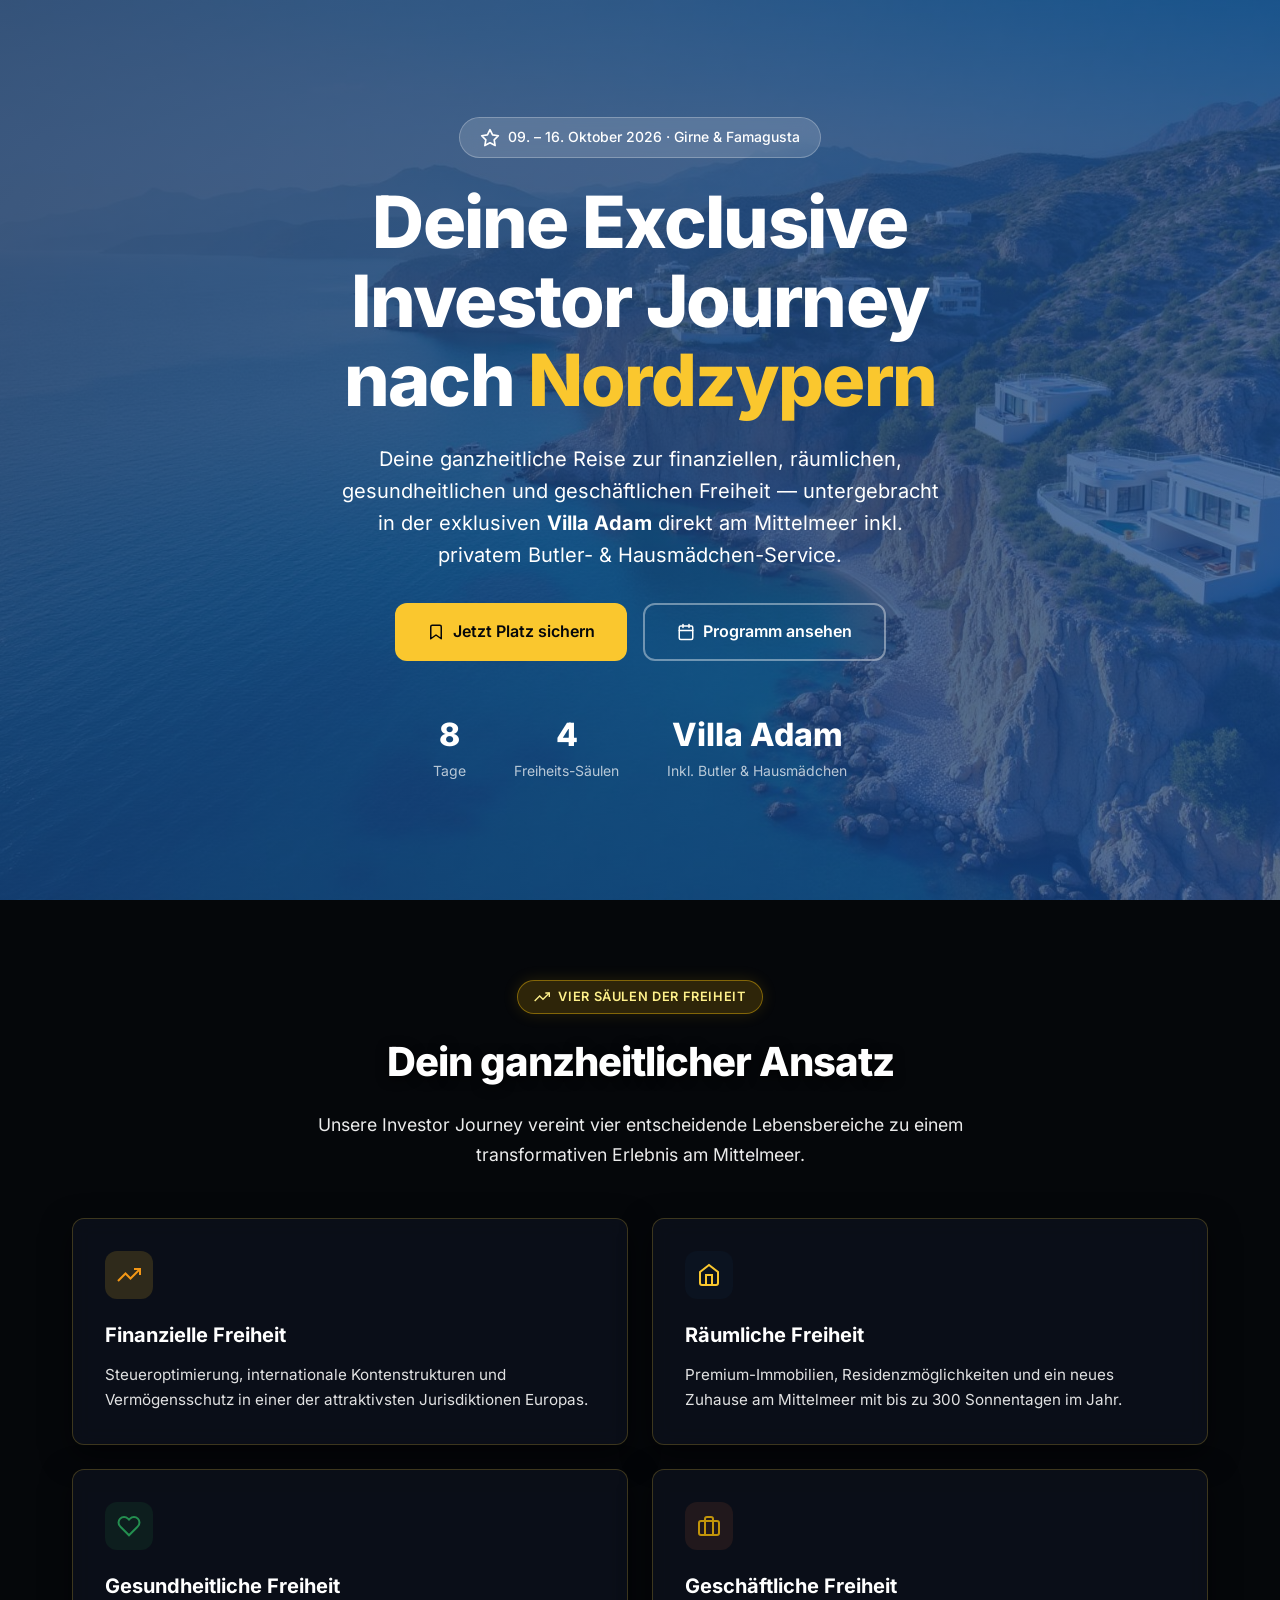
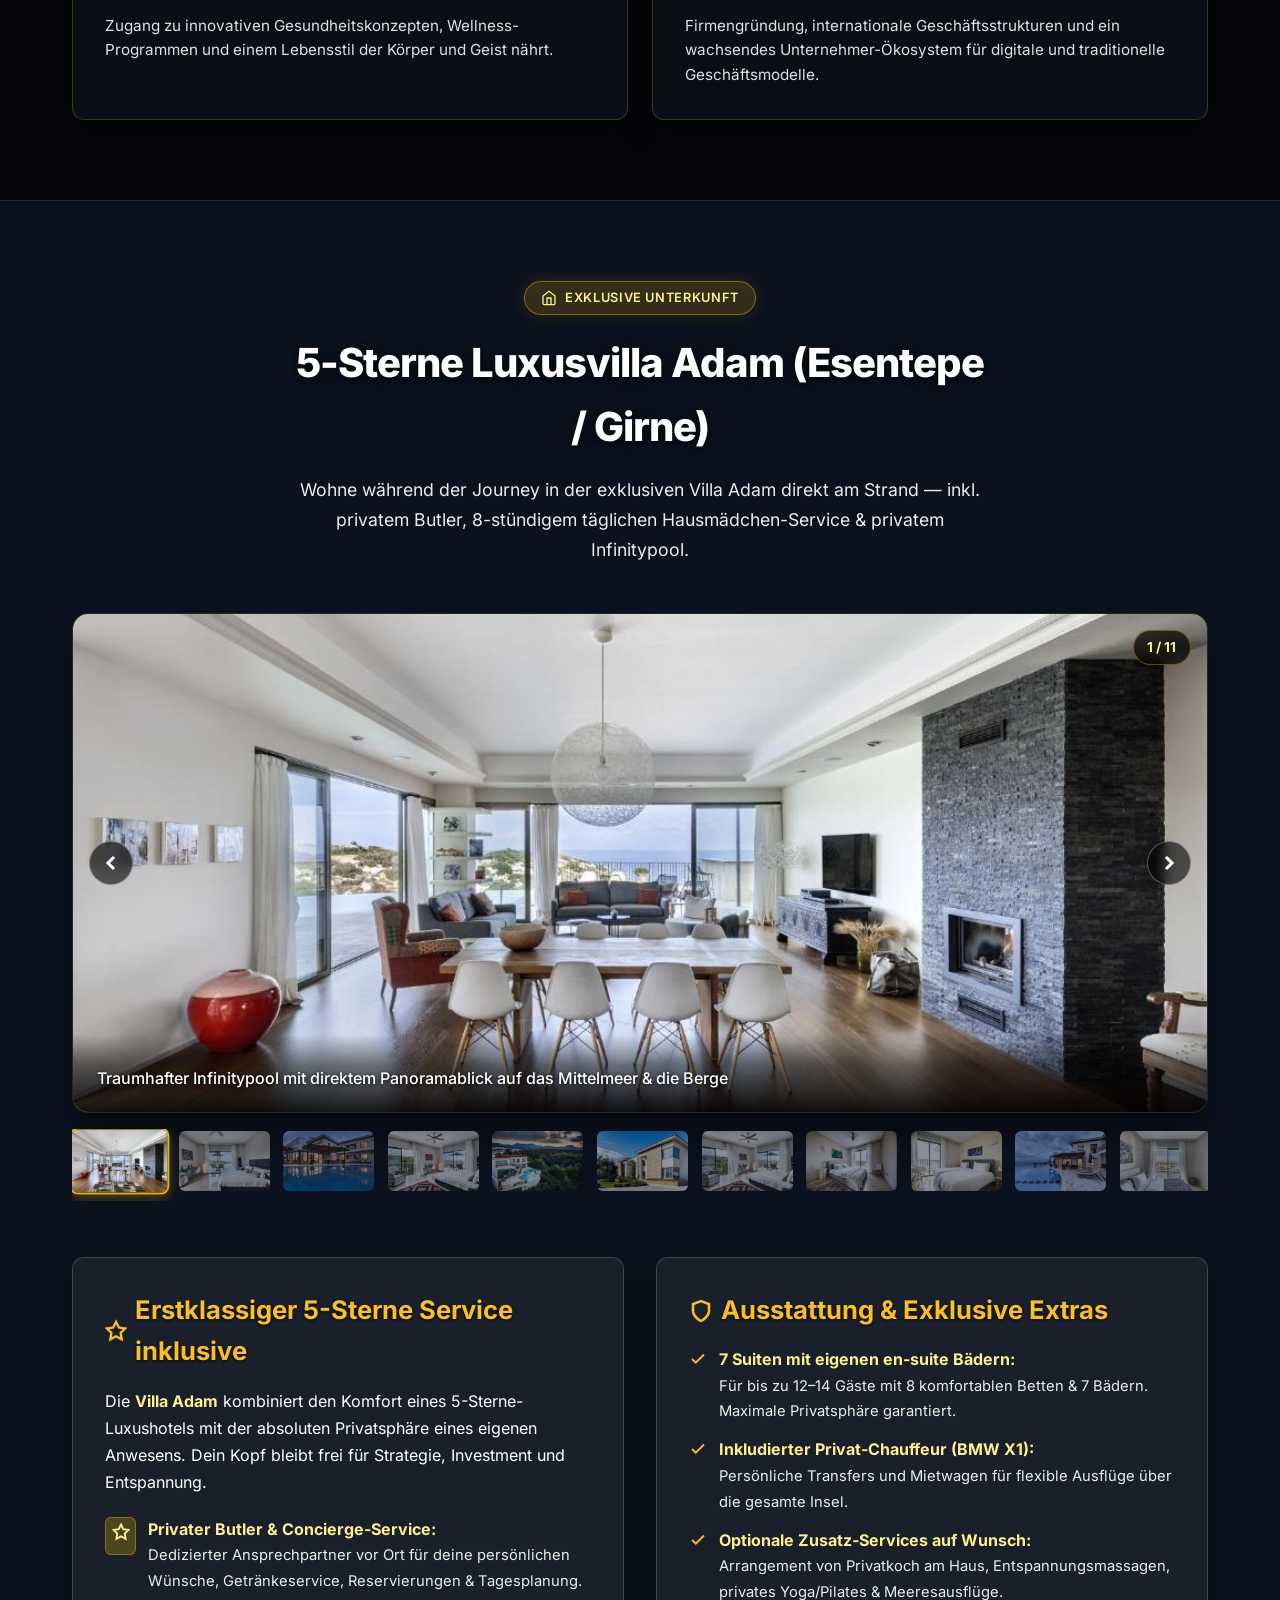
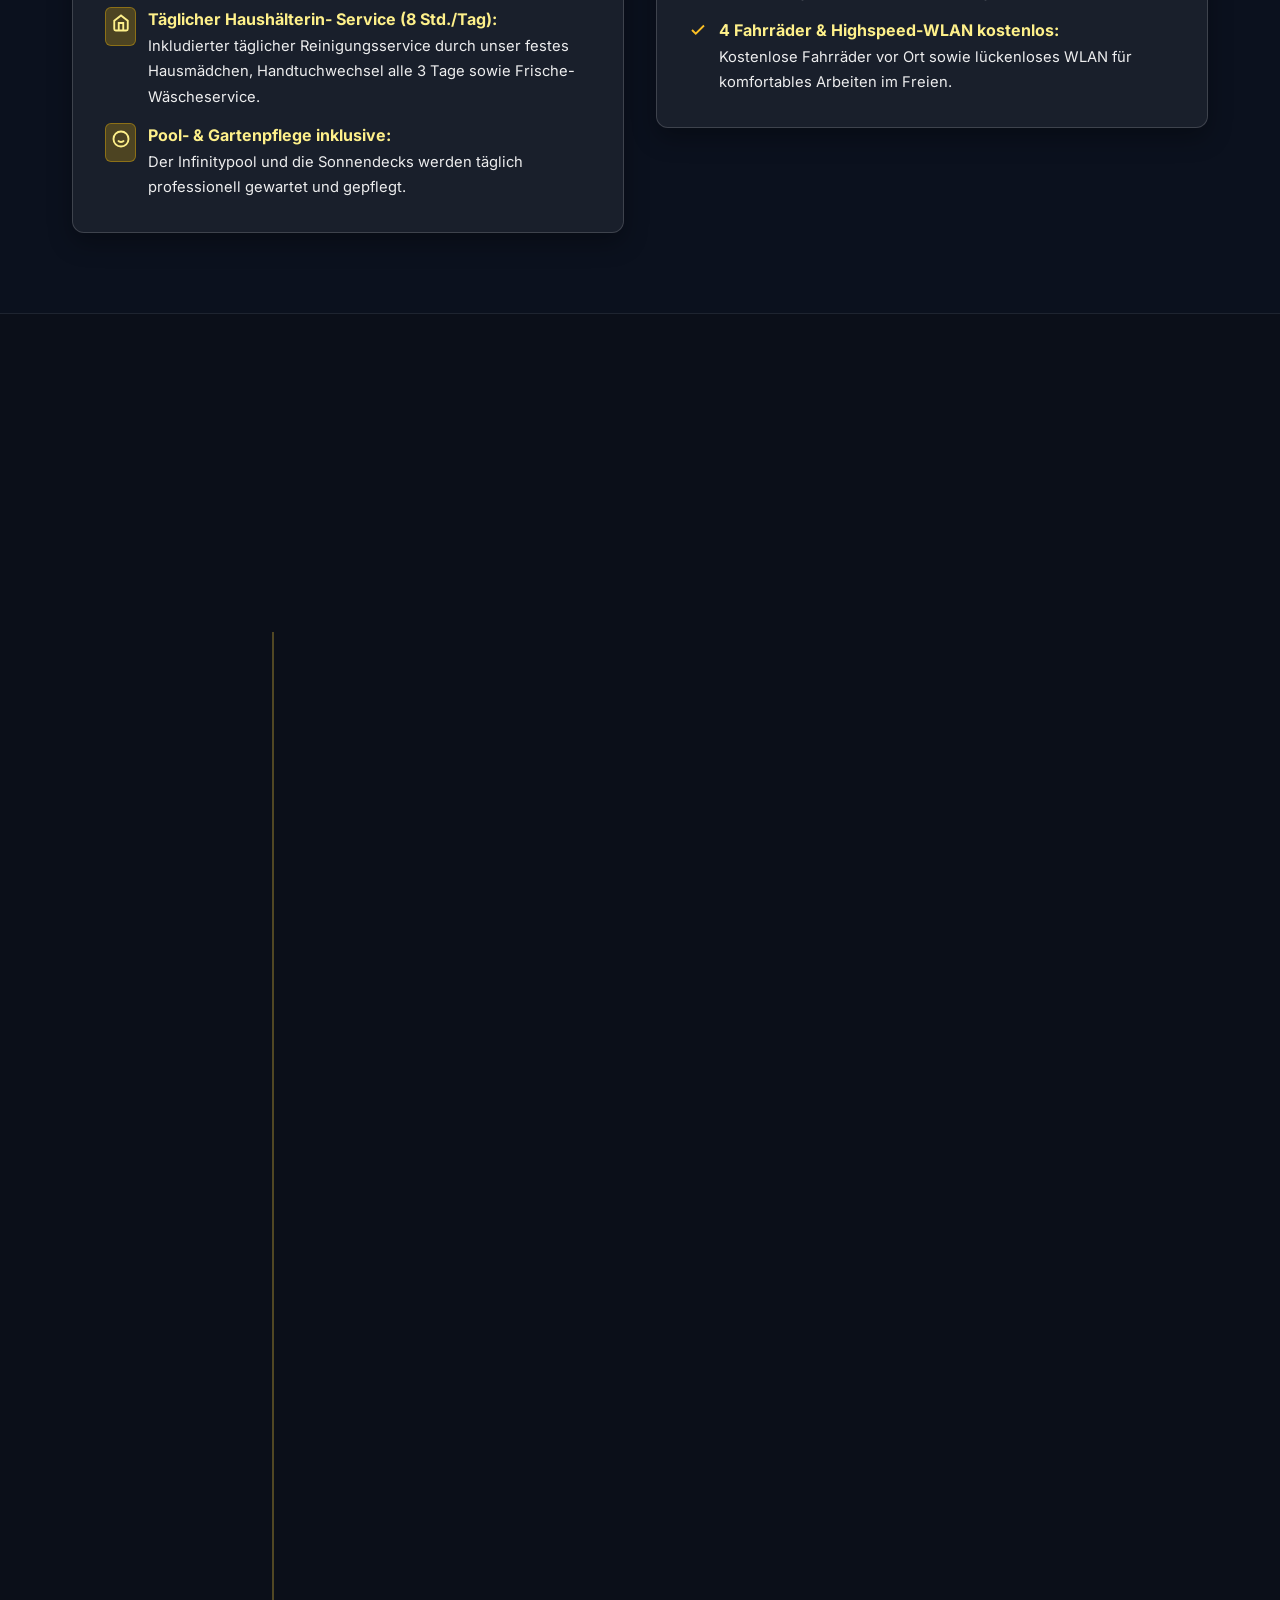
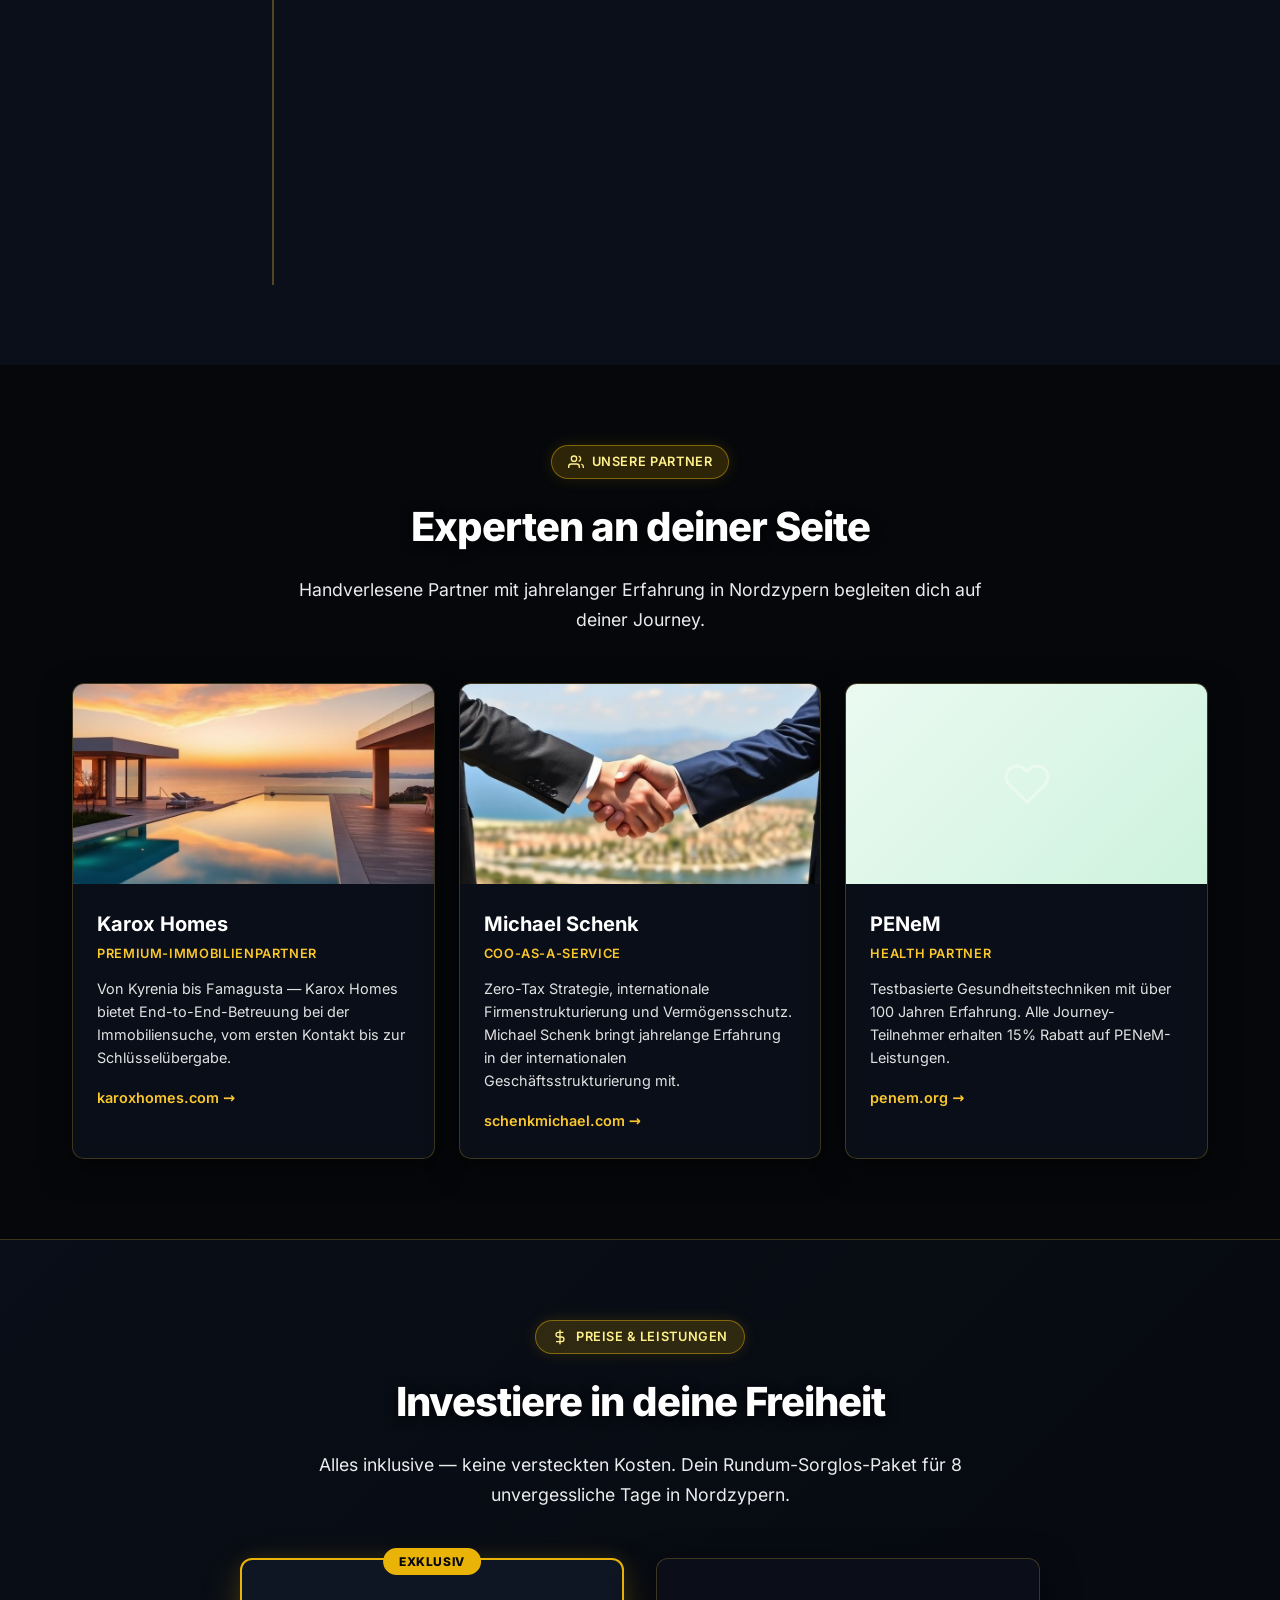
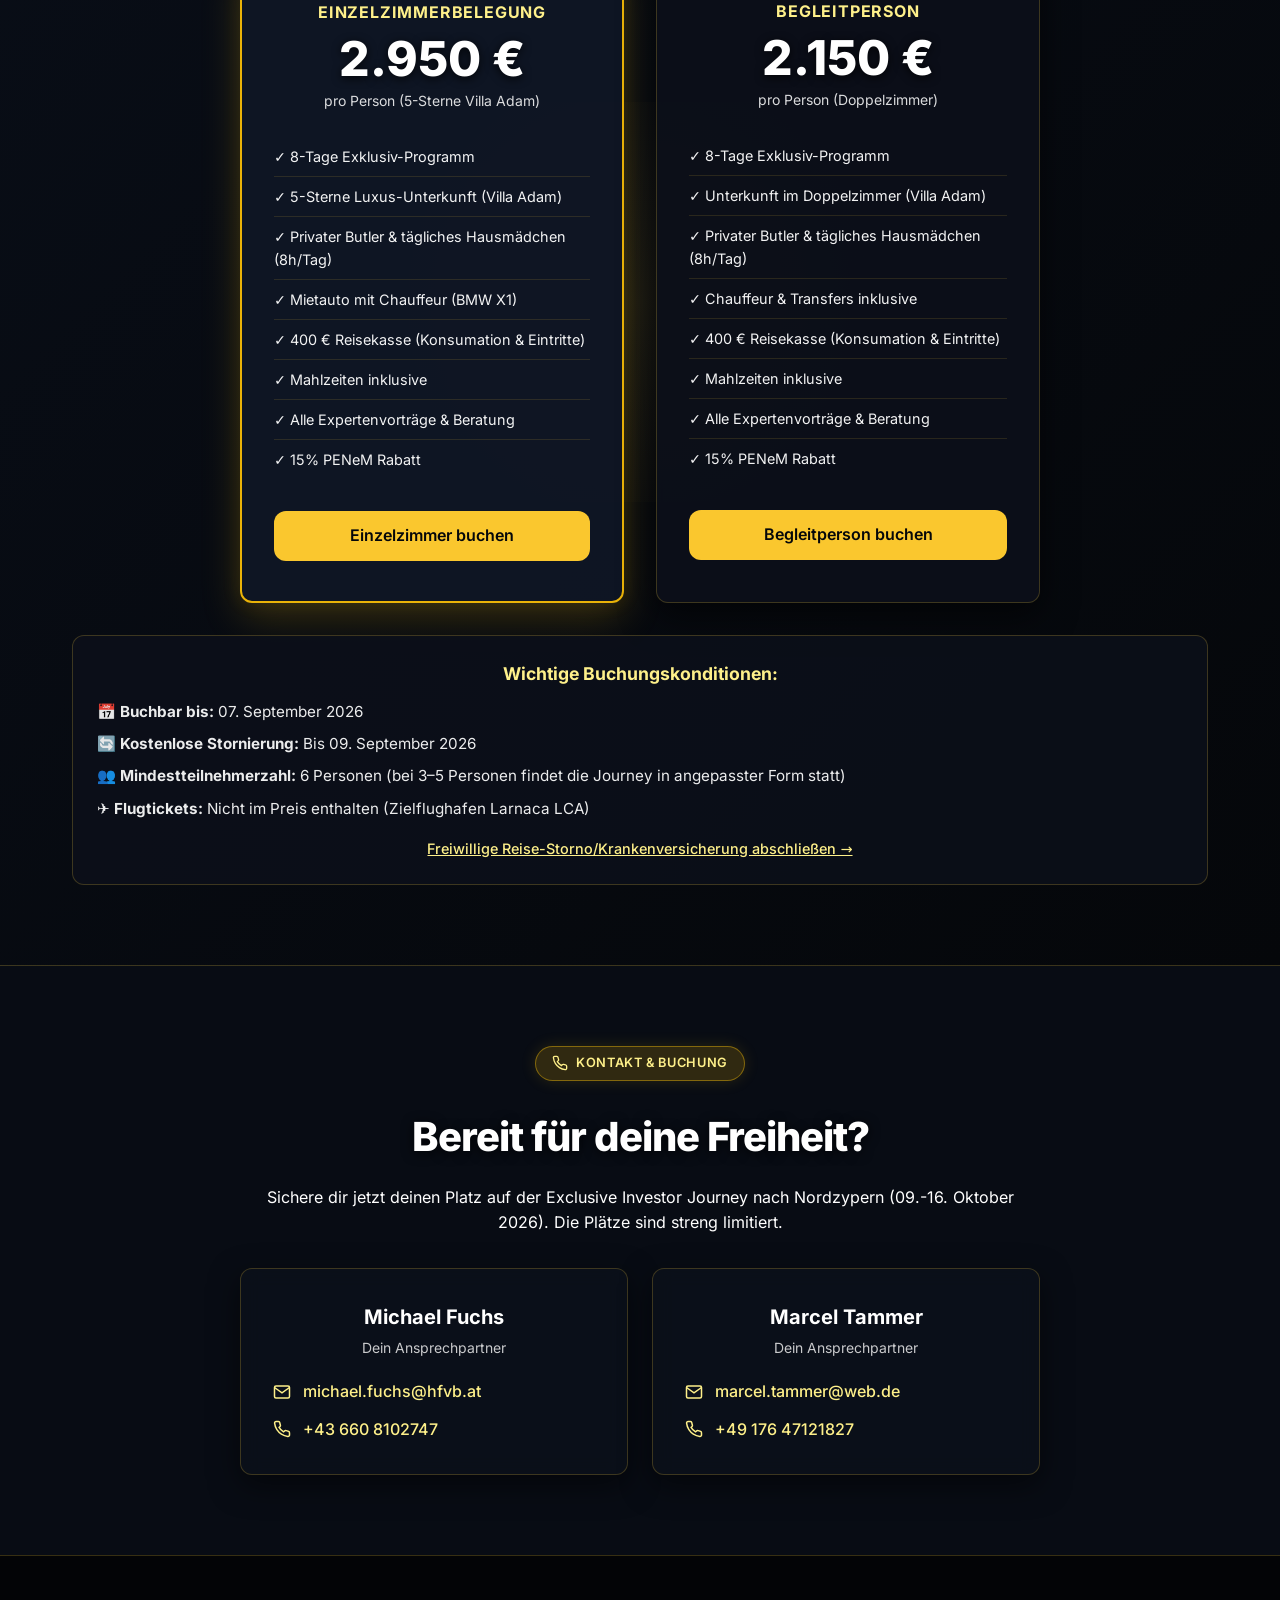
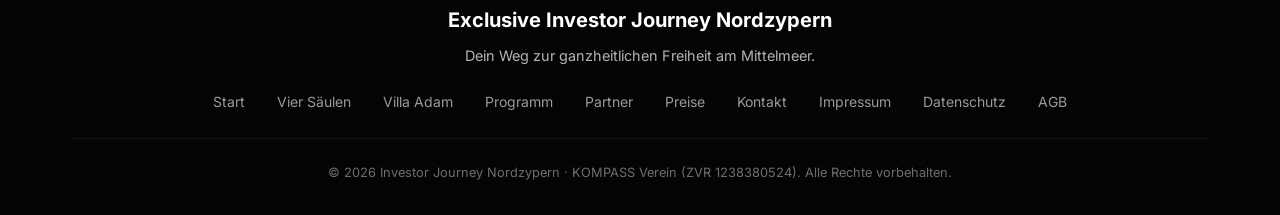
==== commit b013f1c1: "fix: remove past journeys section and footer link" ====
--- a/index.html
+++ b/index.html
@@ -454,38 +454,6 @@
   </div>
 </section>
 
-<!-- ===== VERGANGENE REISEN ===== -->
-<section id="vergangene-reisen" style="padding: 5rem 0; background: rgba(0,0,0,0.3); border-top: 1px solid rgba(255,255,255,0.08);">
-  <div class="container">
-    <div class="section-header fade-in">
-      <div class="section-badge" style="background: rgba(234, 179, 8, 0.15); border-color: rgba(234, 179, 8, 0.4); color: #fef08a;">
-        <svg width="16" height="16" viewBox="0 0 24 24" fill="none" stroke="currentColor" stroke-width="2"><circle cx="12" cy="12" r="10"/><polyline points="12 6 12 12 16 14"/></svg>
-        Archiv &amp; Rückblick
-      </div>
-      <h2 class="section-title">Vergangene Reisen</h2>
-      <p class="section-subtitle">Wirf einen Blick auf die Programme und Erlebnisse unserer bisherigen Investor Journeys.</p>
-    </div>
-
-    <div class="cards-grid" style="grid-template-columns: repeat(auto-fit, minmax(320px, 1fr));">
-      <div class="card fade-in" style="display: flex; flex-direction: column; justify-content: space-between; border: 1px solid rgba(234, 179, 8, 0.3);">
-        <div>
-          <div style="display: inline-block; padding: 0.25rem 0.65rem; background: rgba(234, 179, 8, 0.2); color: #fef08a; border-radius: 20px; font-size: 0.8rem; font-weight: 600; margin-bottom: 0.85rem;">
-            ERFOLGREICH ABGESCHLOSSEN
-          </div>
-          <h3 style="margin-bottom: 0.5rem;">Investor Journey Mai 2026</h3>
-          <div style="color: rgba(255,255,255,0.6); font-size: 0.9rem; margin-bottom: 1rem;">15. – 22. Mai 2026 · Girne &amp; Famagusta</div>
-          <p style="color: rgba(255,255,255,0.8); font-size: 0.95rem; line-height: 1.5; margin-bottom: 1.5rem;">
-            8 Tage geballtes Expertenwissen, Immobilienbesichtigungen, Firmengründungs-Workshops und Netzwerken direkt am Mittelmeer.
-          </p>
-        </div>
-        <div style="width: 100%; text-align: center; padding: 0.65rem 1rem; border-radius: var(--radius); background: rgba(234, 179, 8, 0.08); border: 1px solid rgba(234, 179, 8, 0.25); color: #fef08a; font-size: 0.85rem; font-weight: 600;">
-          ✓ Vollständig ausgebucht &amp; erfolgreich abgeschlossen
-        </div>
-      </div>
-    </div>
-  </div>
-</section>
-
 <!-- ===== KONTAKT / CTA ===== -->
 <section id="kontakt" class="cta-section">
   <div class="container">
@@ -547,7 +515,6 @@
       <a href="#programm">Programm</a>
       <a href="#partner">Partner</a>
       <a href="#preise">Preise</a>
-      <a href="#vergangene-reisen">Vergangene Reisen</a>
       <a href="#kontakt">Kontakt</a>
       <a href="impressum.html">Impressum</a>
       <a href="datenschutz.html">Datenschutz</a>
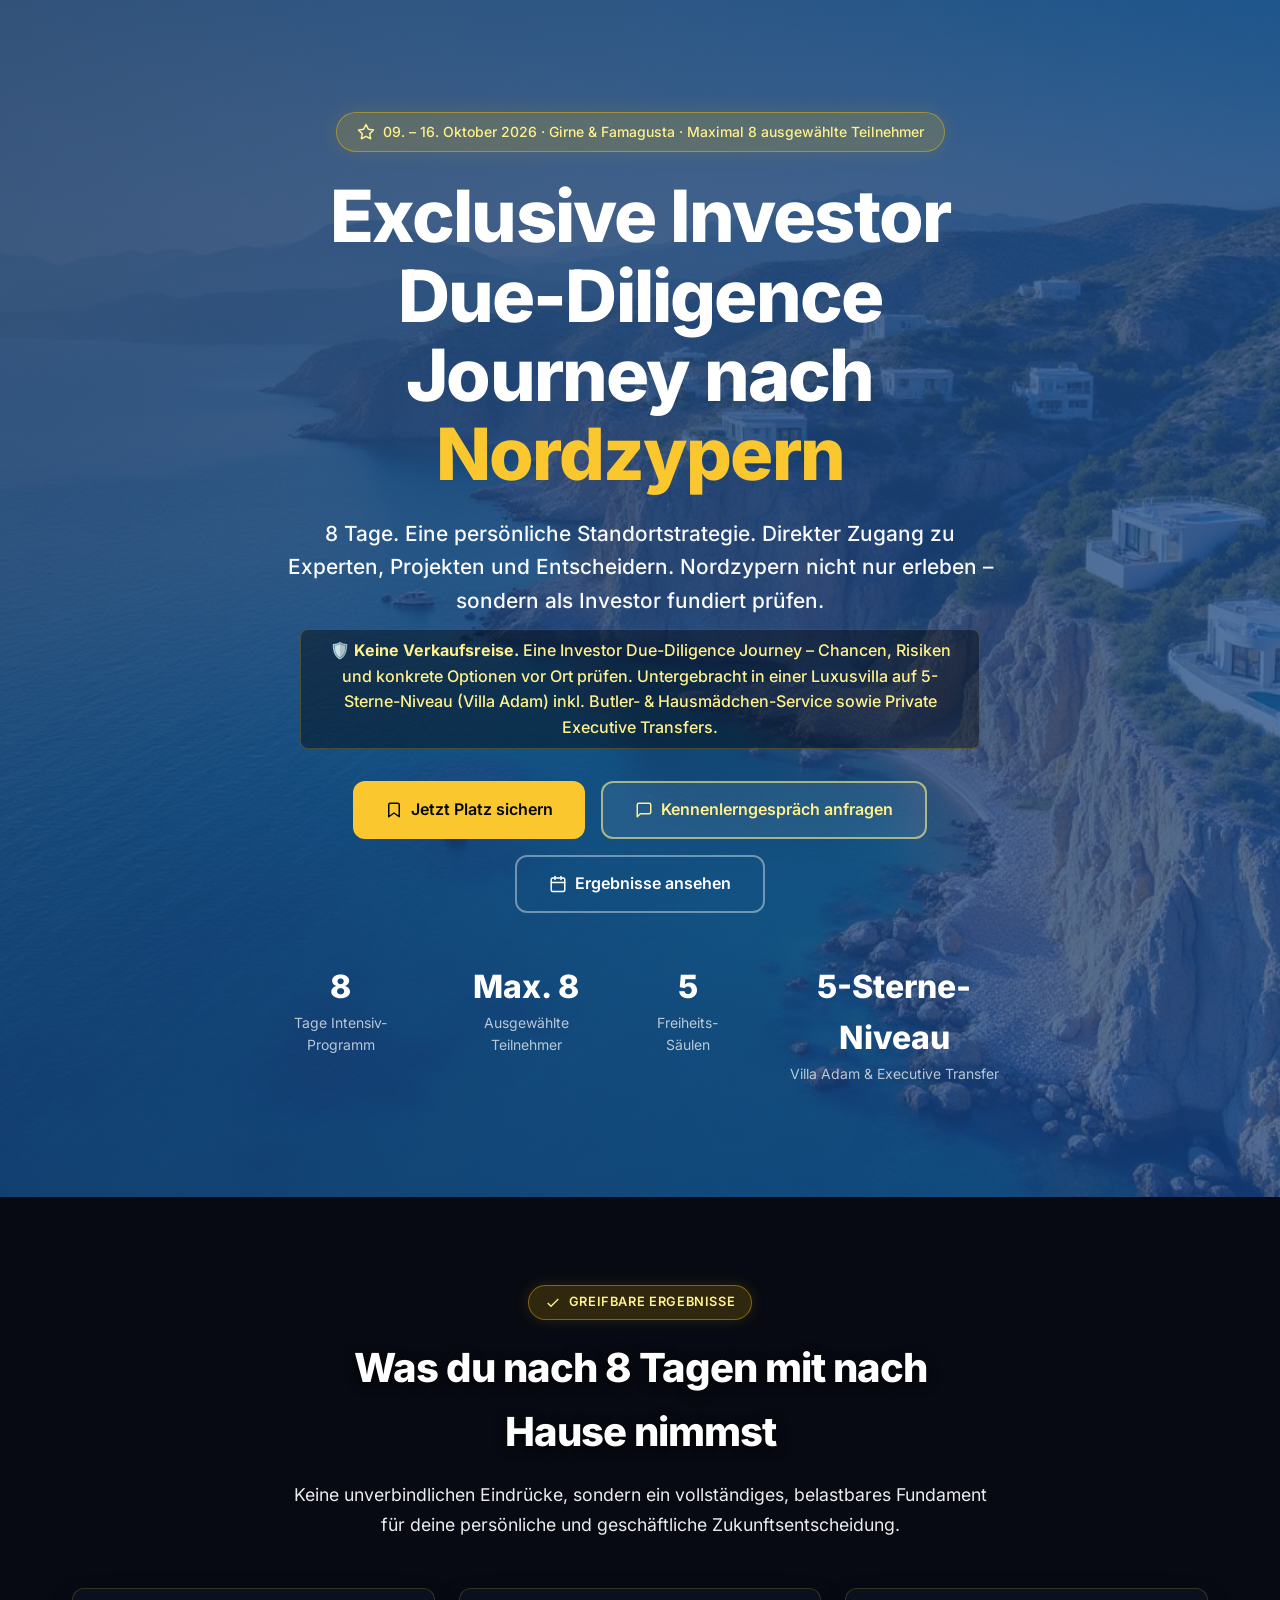
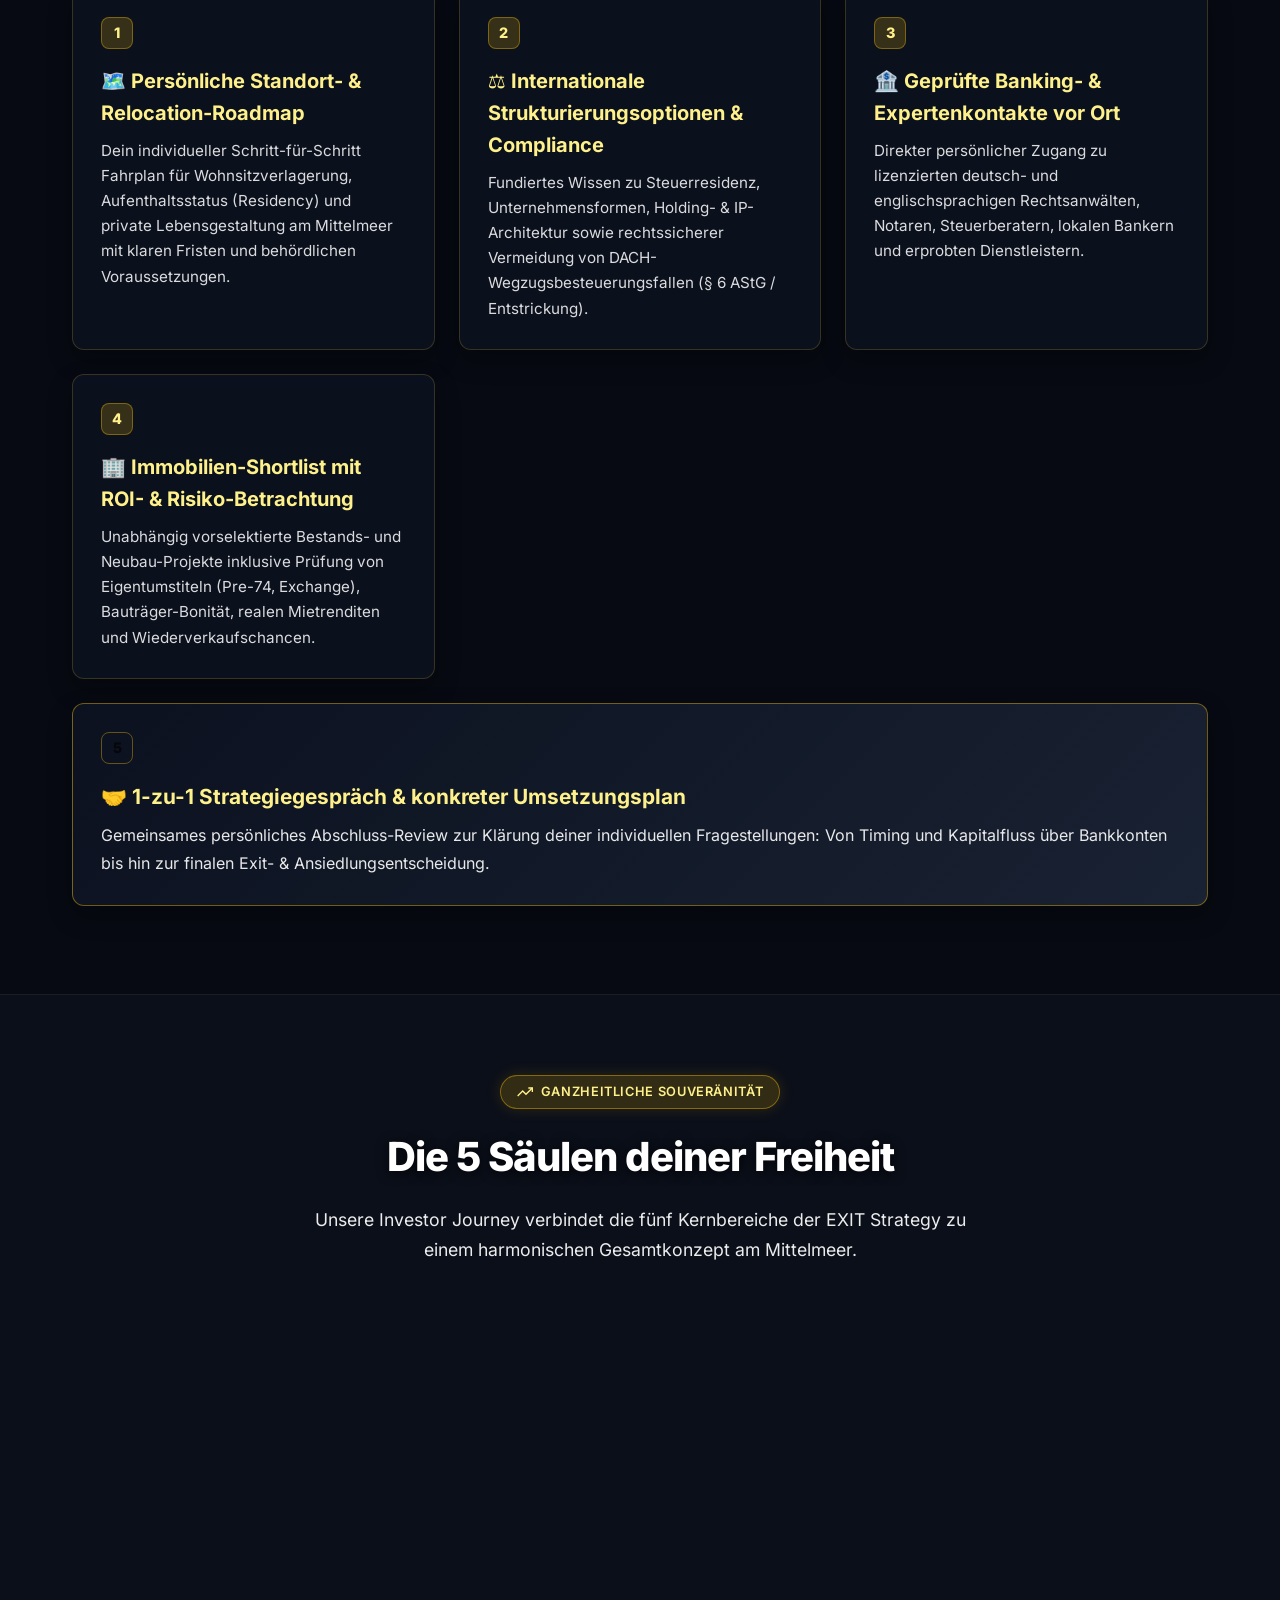
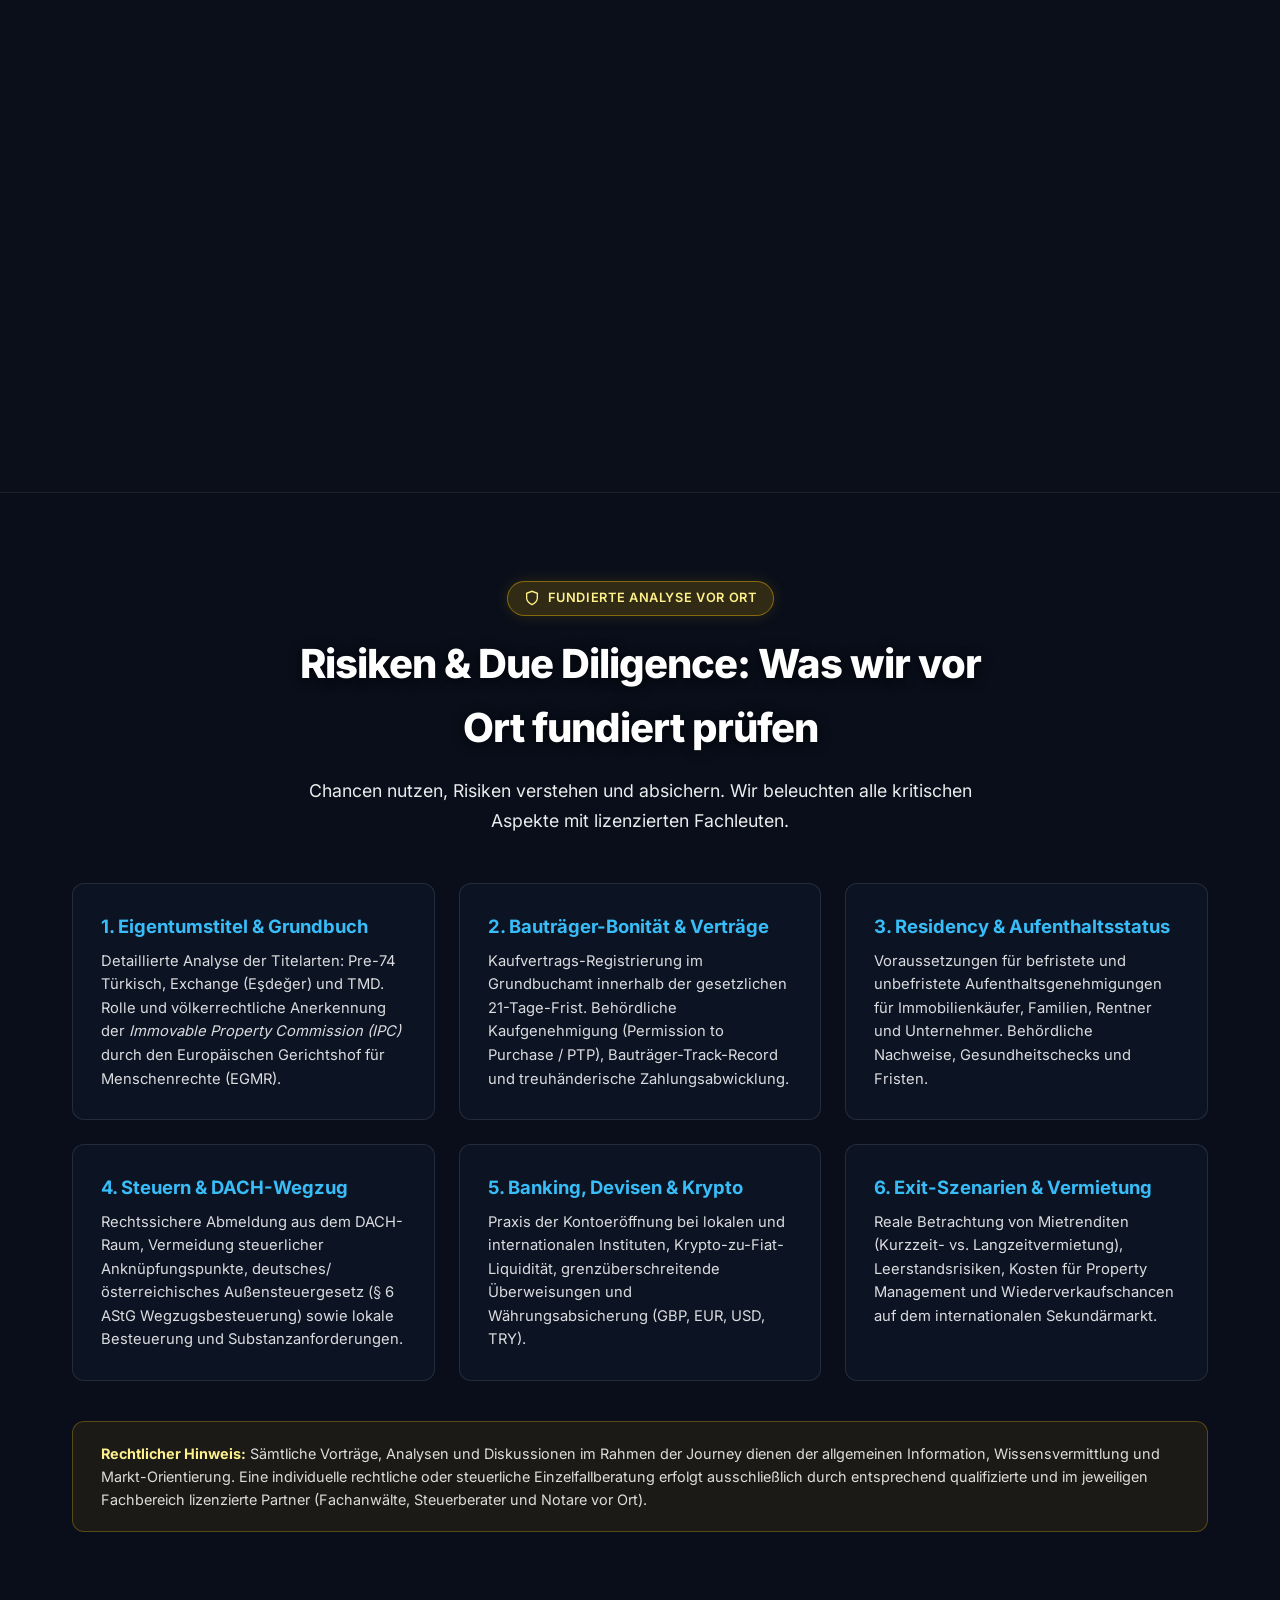
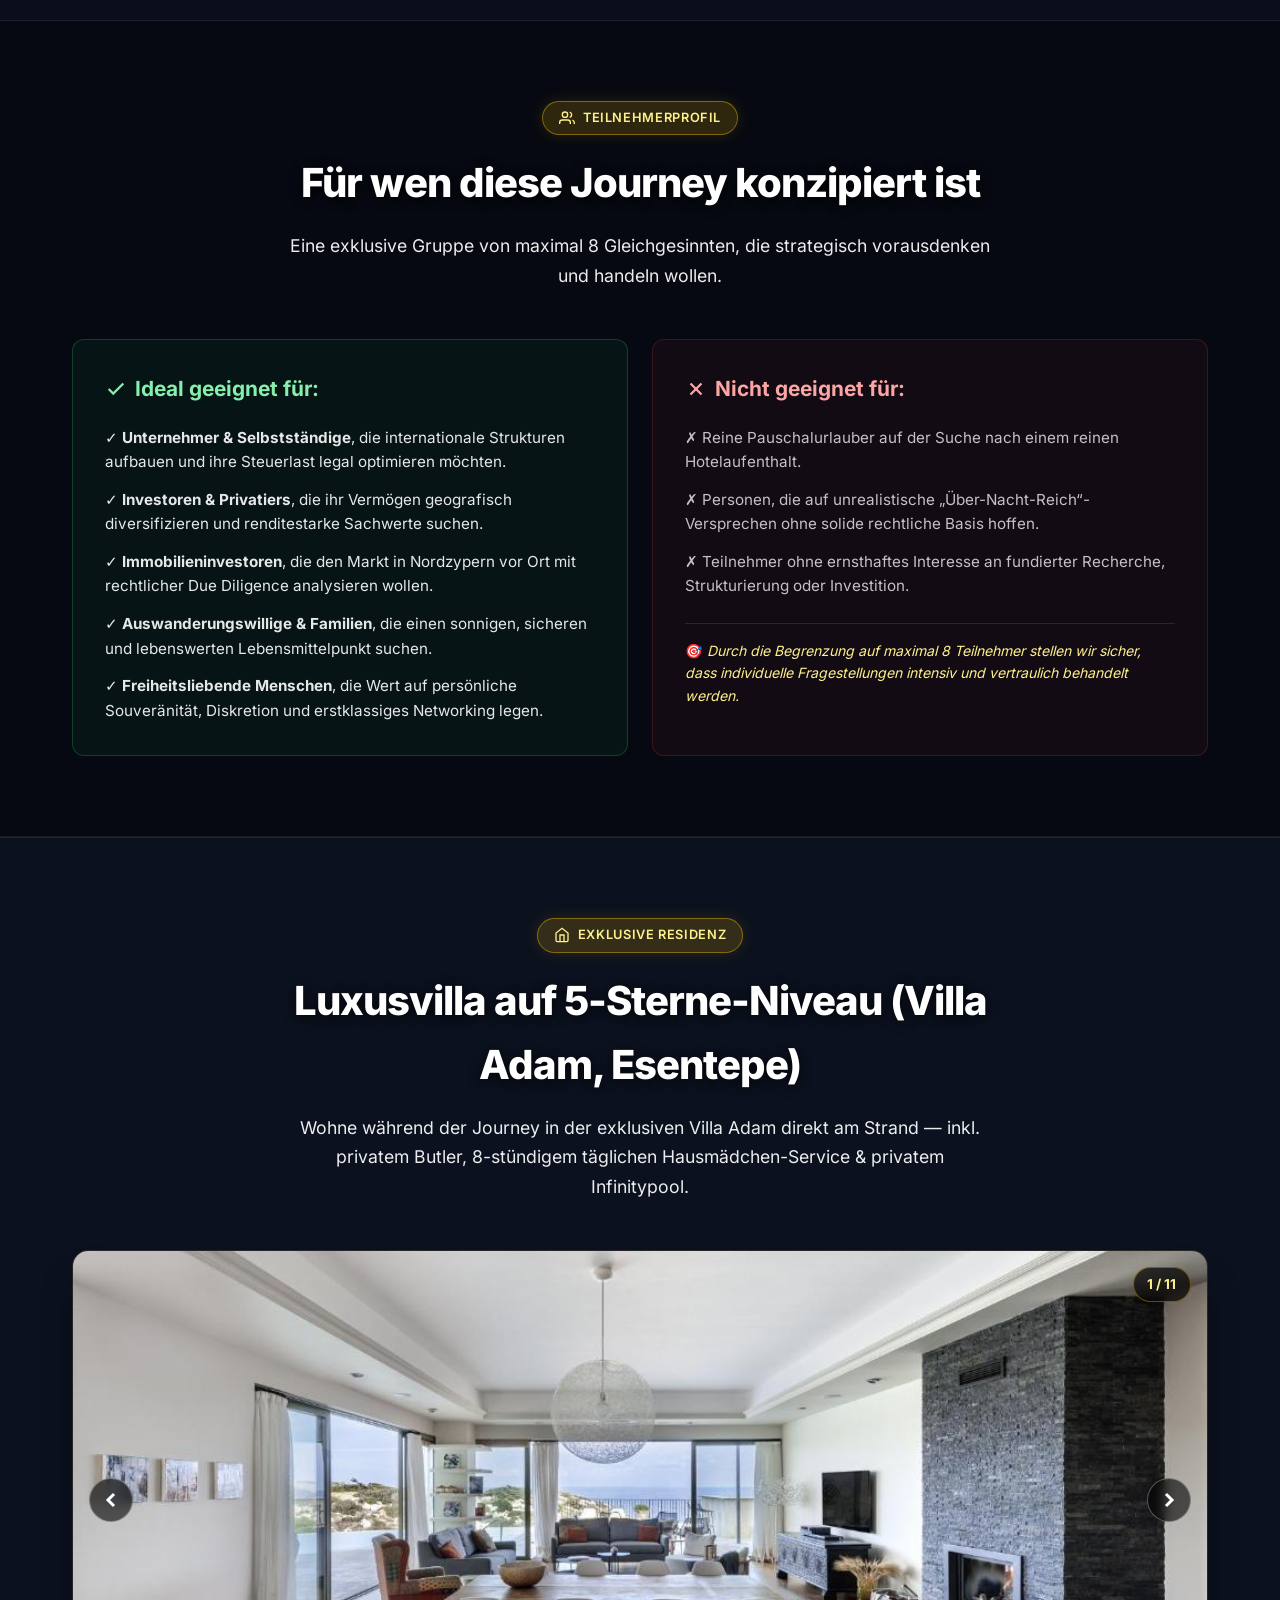
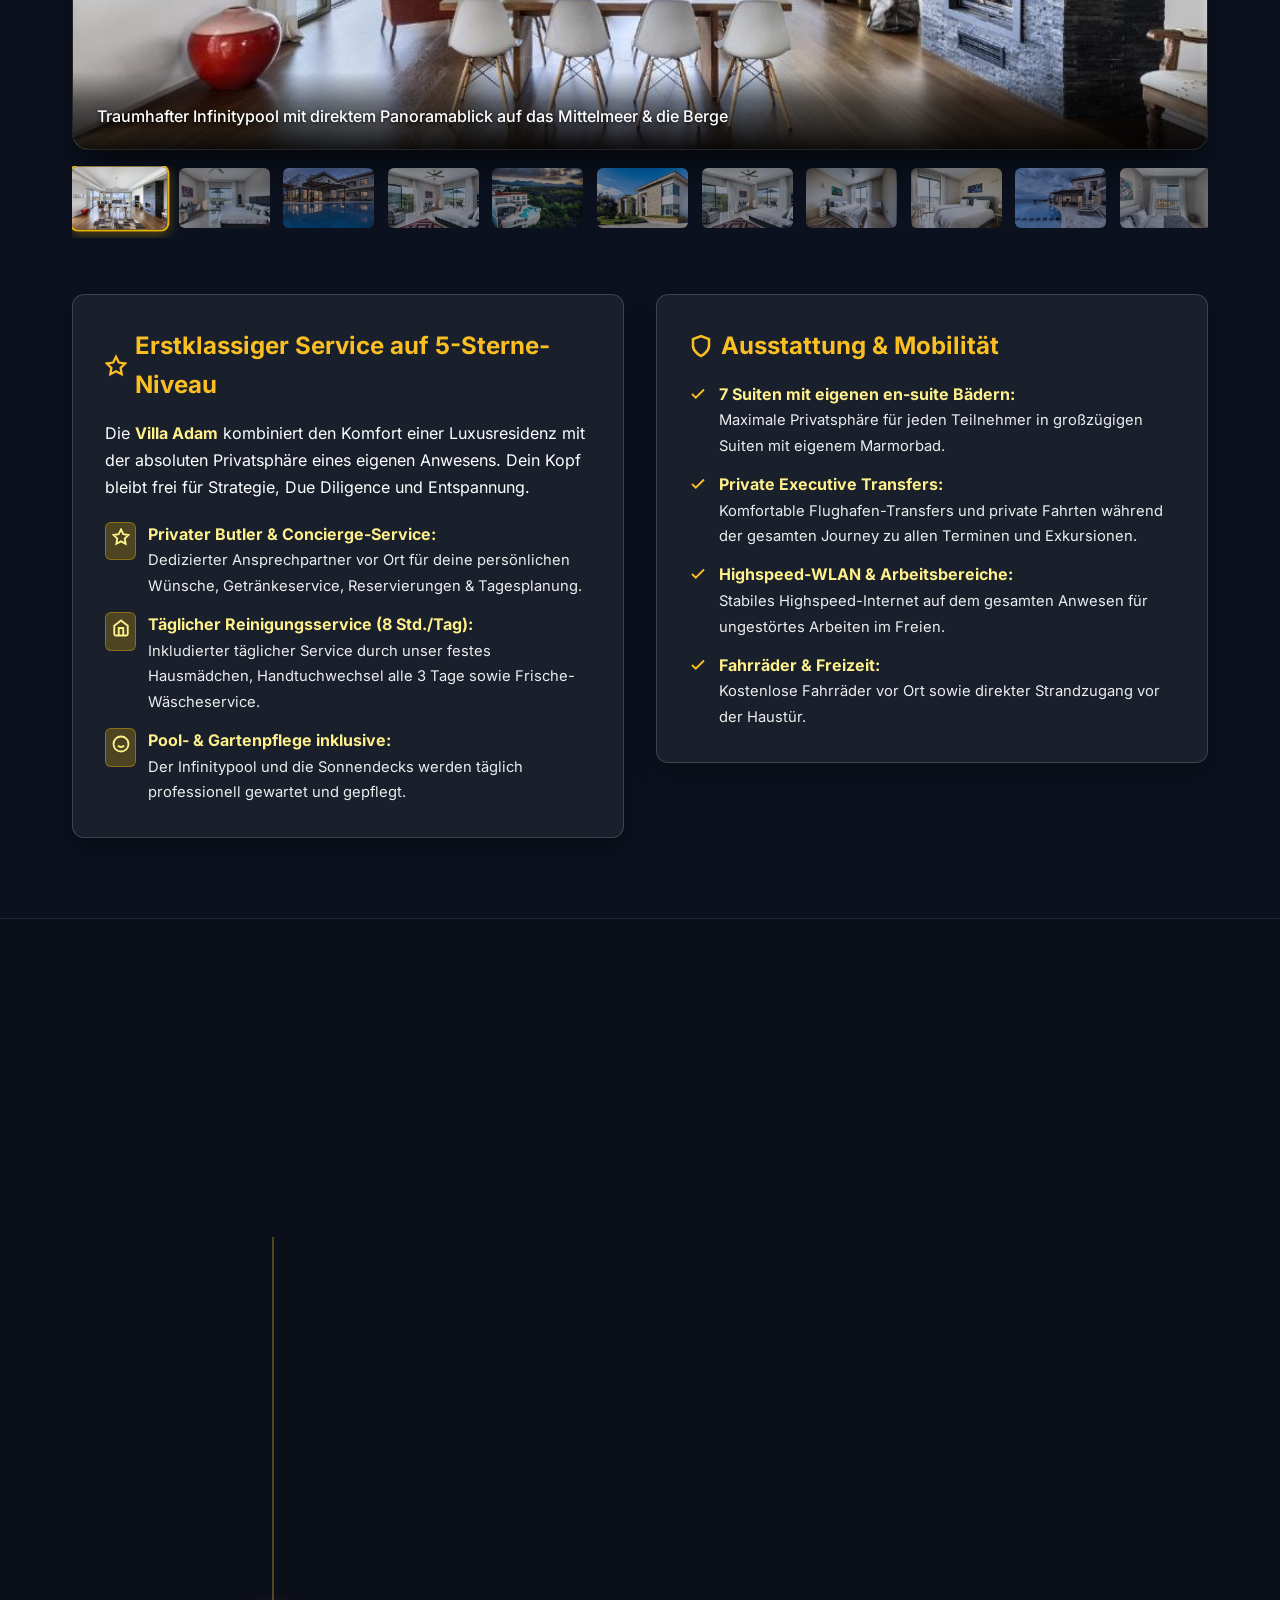
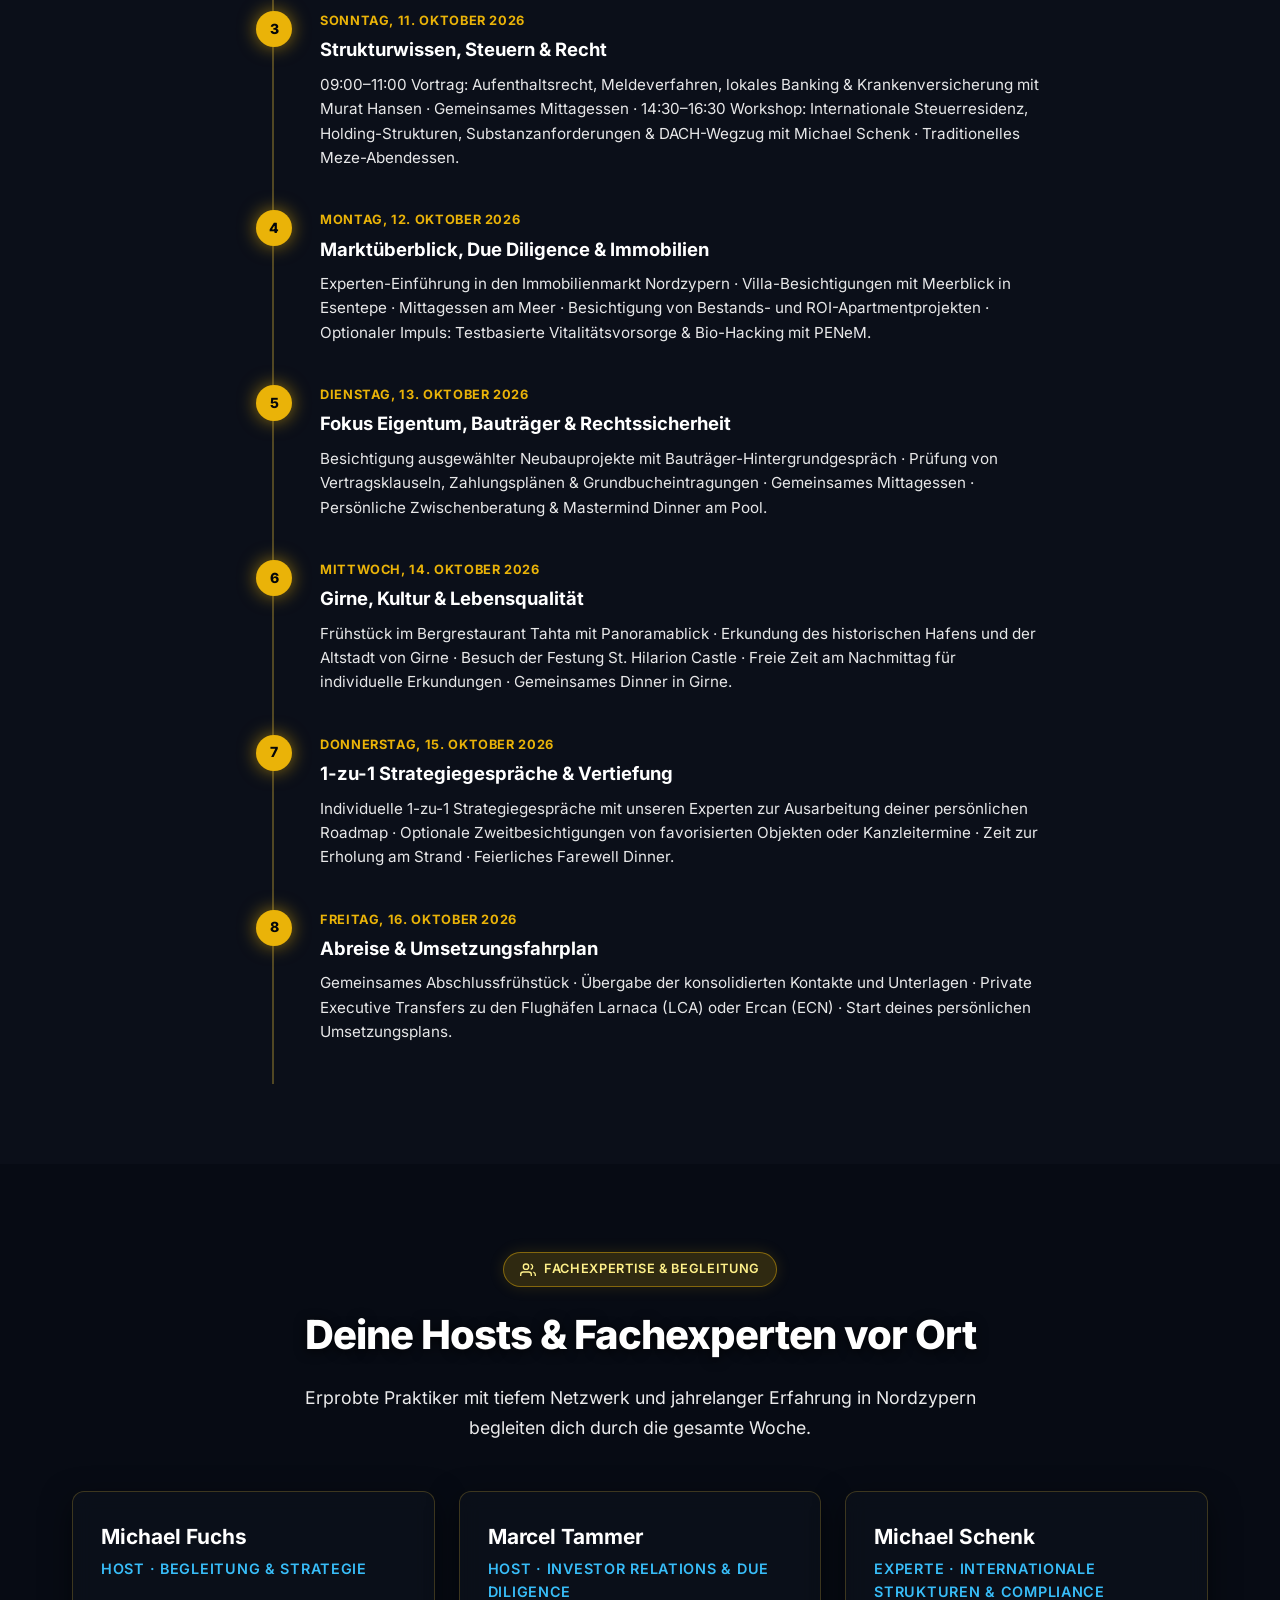
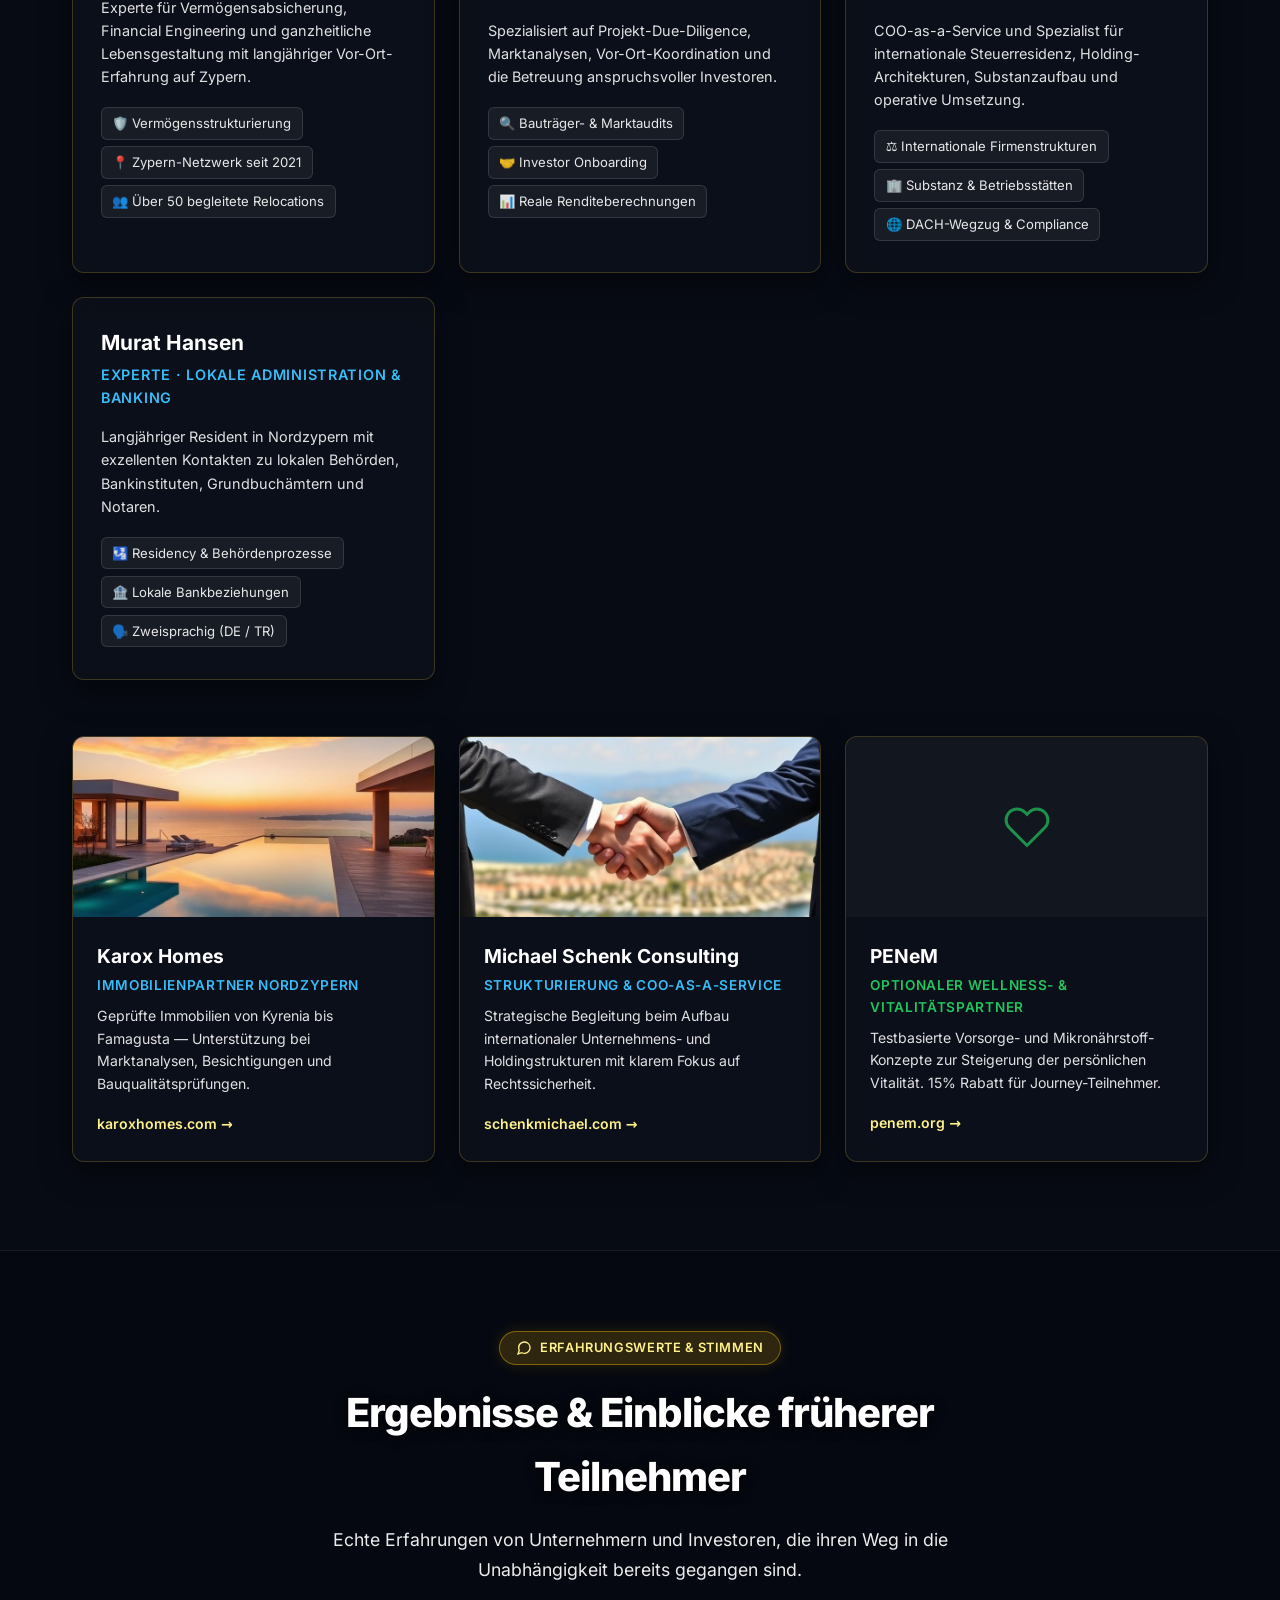
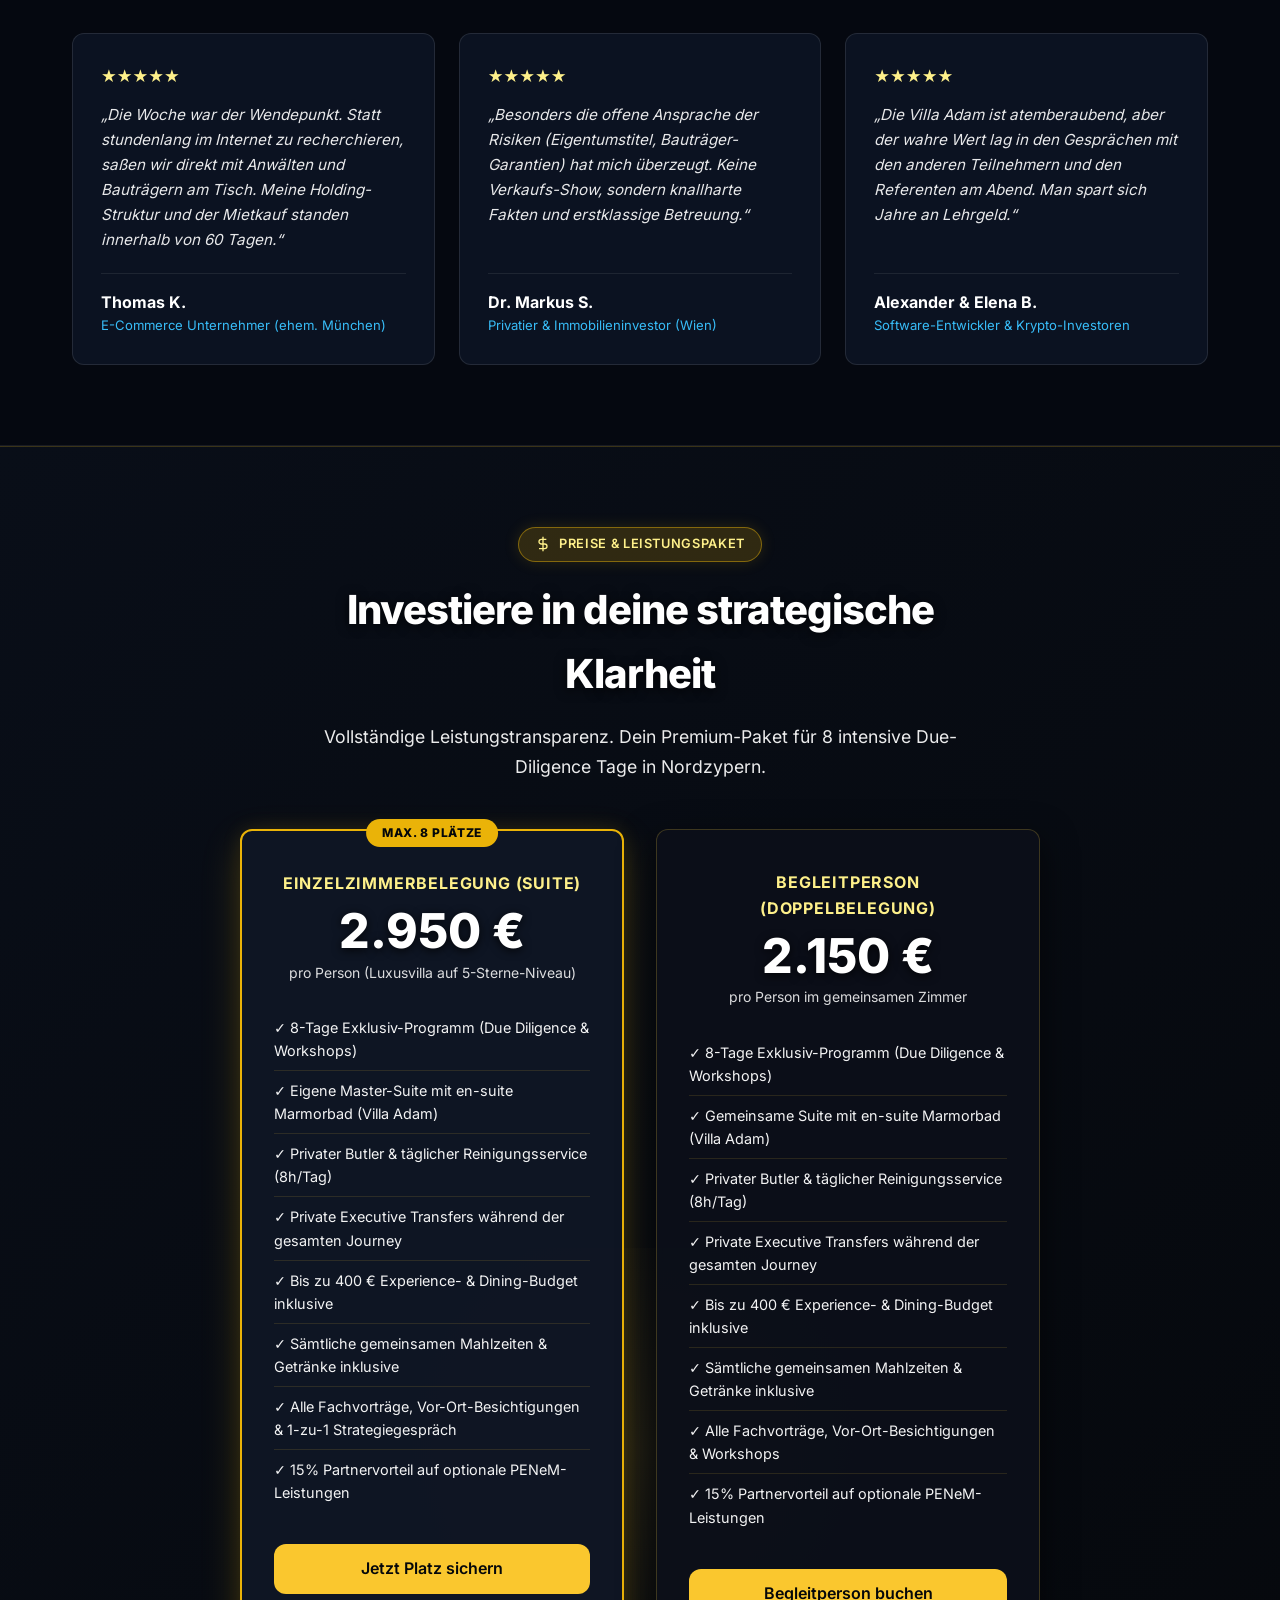
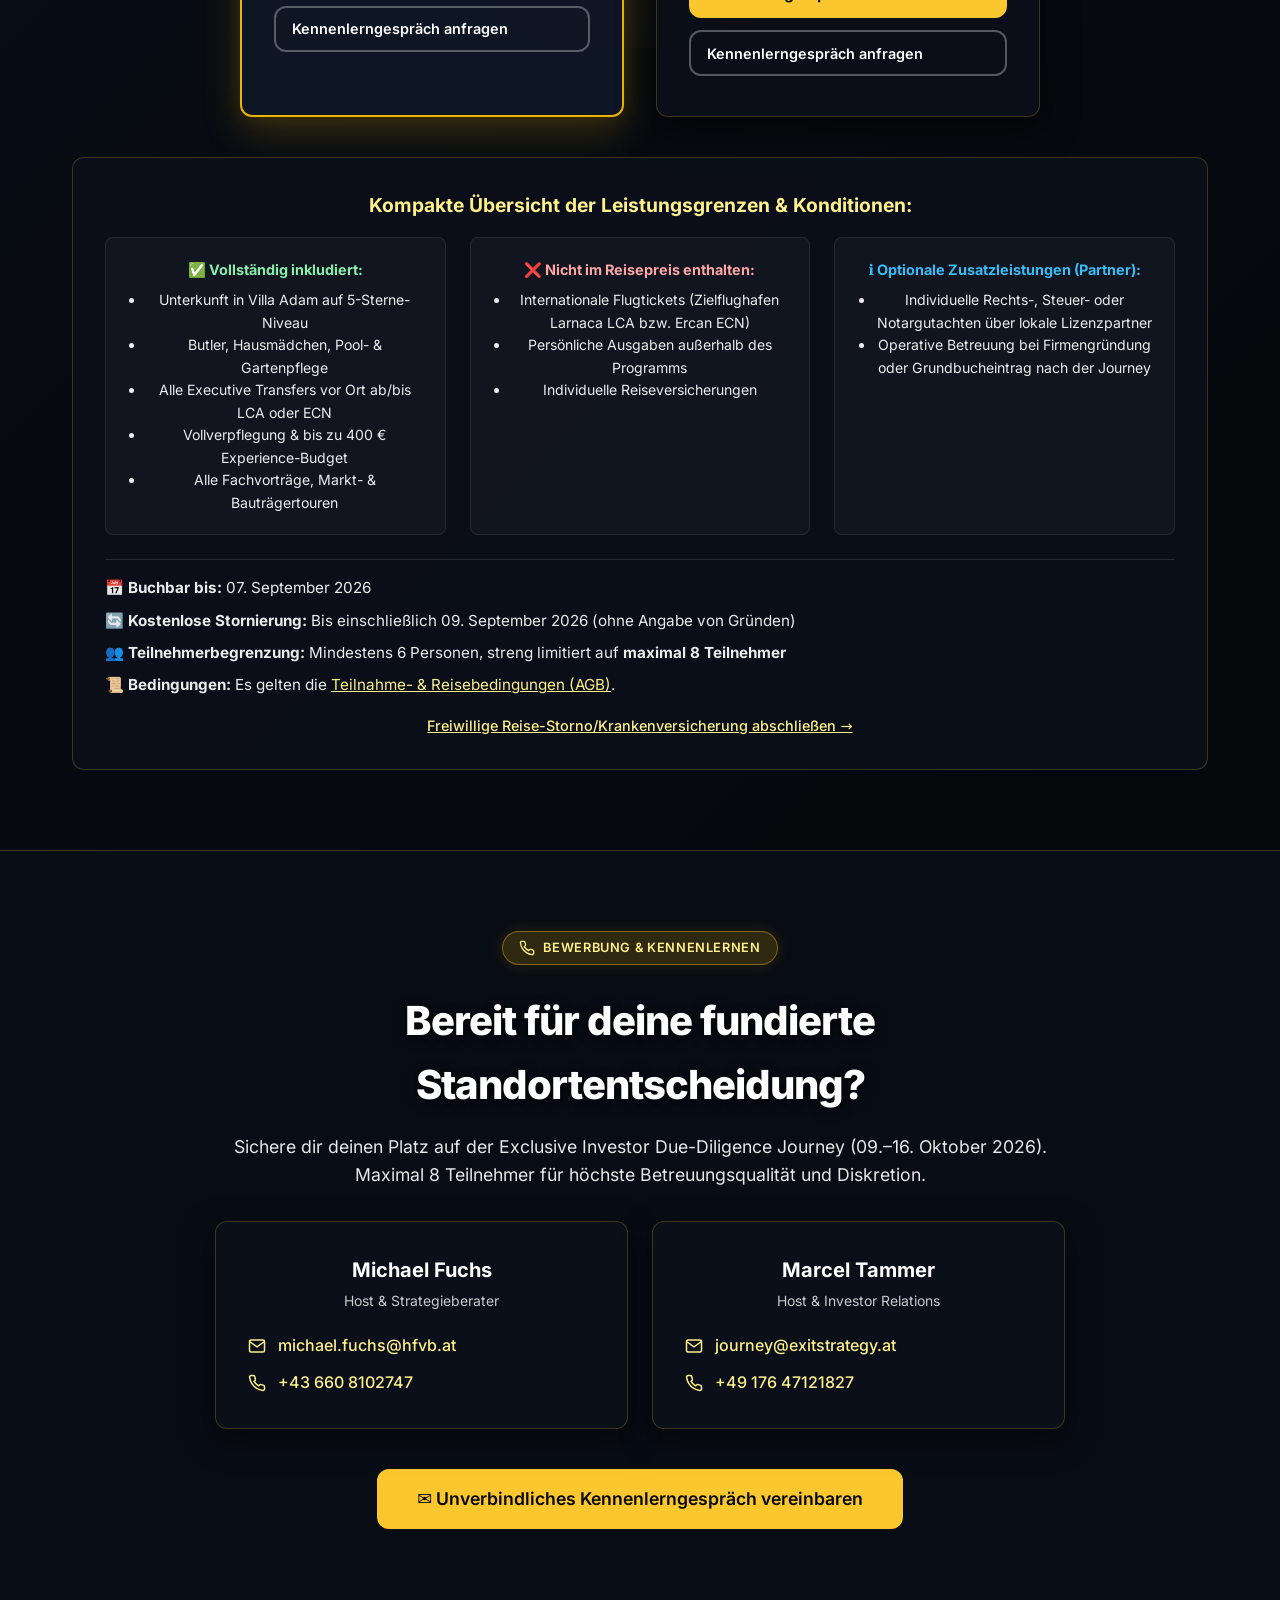
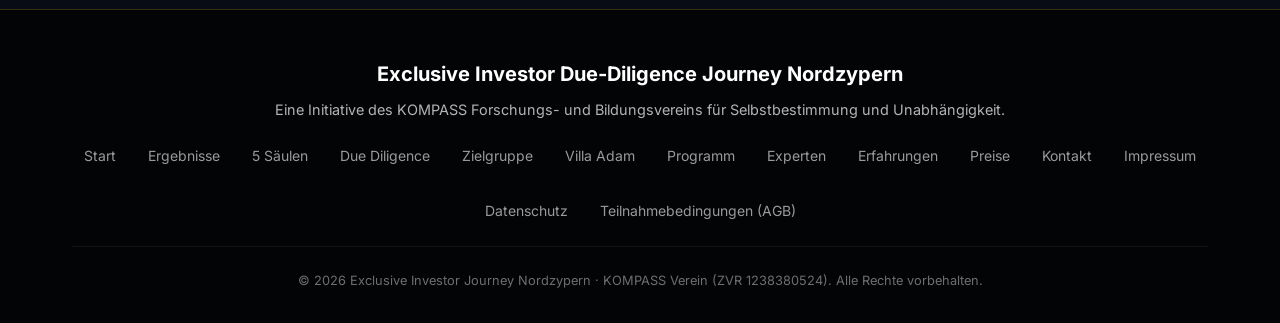
==== commit d2790f16: "feat: update investor due-diligence journey, dedicated AGB and legal compliance" ====
--- a/index.html
+++ b/index.html
@@ -3,15 +3,101 @@
 <head>
   <meta charset="UTF-8">
   <meta name="viewport" content="width=device-width, initial-scale=1.0">
-  <title>Exclusive Investor Journey Nordzypern</title>
-  <meta name="description" content="Deine ganzheitliche Reise zur finanziellen, räumlichen, gesundheitlichen und geschäftlichen Freiheit. Exclusive Investor Journey nach Nordzypern vom 09.-16. Oktober 2026.">
-  <meta name="author" content="Investor Journey Nordzypern">
-  <meta name="keywords" content="Nordzypern, Investoren, Immobilien, Krypto, Steuern, Firmengründung, Cyprus, Villa Aram">
-  <meta property="og:title" content="Exclusive Investor Journey Nordzypern">
-  <meta property="og:description" content="Deine ganzheitliche Reise zur finanziellen, räumlichen, gesundheitlichen und geschäftlichen Freiheit vom 09. bis 16. Oktober 2026.">
+  <title>Exclusive Investor Due-Diligence Journey Nordzypern | 09.–16. Oktober 2026</title>
+  <meta name="description" content="8 Tage. Eine persönliche Standortstrategie. Direkter Zugang zu Experten, Projekten und Entscheidern. Nordzypern als Investor fundiert prüfen. Max. 8 Teilnehmer.">
+  <meta name="author" content="Investor Journey Nordzypern — KOMPASS Verein">
+  <meta name="keywords" content="Nordzypern, Investor Journey, Due Diligence, Immobilien, Steuerresidenz, Firmenstrukturierung, Auswandern, Relocation, Villa Adam">
+  <meta property="og:title" content="Exclusive Investor Due-Diligence Journey Nordzypern">
+  <meta property="og:description" content="Keine Verkaufsreise. Eine fundierte Due-Diligence Journey – Chancen, Risiken und konkrete Optionen vor Ort prüfen. 09.–16. Oktober 2026.">
   <meta property="og:type" content="website">
   <meta property="og:image" content="assets/cyprus-hero-CTZoR_S4.jpg">
   <link rel="stylesheet" href="style.css">
+  <style>
+    /* Custom Journey Enhancements */
+    .hero-badge-highlight {
+      background: rgba(234, 179, 8, 0.2);
+      border: 1px solid rgba(234, 179, 8, 0.5);
+      color: #fef08a;
+      box-shadow: 0 0 20px rgba(234, 179, 8, 0.15);
+    }
+    .outcome-card {
+      background: rgba(12, 18, 32, 0.85);
+      border: 1px solid rgba(212, 175, 55, 0.22);
+      border-radius: 12px;
+      padding: 1.75rem;
+      transition: all 0.3s ease;
+      box-shadow: 0 10px 25px rgba(0,0,0,0.3);
+    }
+    .outcome-card:hover {
+      transform: translateY(-4px);
+      border-color: rgba(212, 175, 55, 0.5);
+      box-shadow: 0 15px 35px rgba(212, 175, 55, 0.12);
+    }
+    .outcome-number {
+      display: inline-flex;
+      align-items: center;
+      justify-content: center;
+      width: 32px;
+      height: 32px;
+      border-radius: 8px;
+      background: rgba(234, 179, 8, 0.2);
+      color: #fef08a;
+      font-weight: 800;
+      font-size: 0.9rem;
+      border: 1px solid rgba(234, 179, 8, 0.4);
+      margin-bottom: 1rem;
+    }
+    .dd-grid {
+      display: grid;
+      grid-template-columns: repeat(auto-fit, minmax(320px, 1fr));
+      gap: 1.5rem;
+    }
+    .dd-card {
+      background: rgba(15, 23, 42, 0.7);
+      border: 1px solid rgba(255, 255, 255, 0.1);
+      border-radius: 12px;
+      padding: 1.75rem;
+      transition: all 0.3s ease;
+    }
+    .dd-card:hover {
+      border-color: rgba(56, 189, 248, 0.4);
+      background: rgba(15, 23, 42, 0.9);
+      box-shadow: 0 10px 30px rgba(0,0,0,0.4);
+    }
+    .credential-pill {
+      display: inline-flex;
+      align-items: center;
+      gap: 0.4rem;
+      background: rgba(255,255,255,0.06);
+      border: 1px solid rgba(255,255,255,0.12);
+      border-radius: 6px;
+      padding: 0.3rem 0.65rem;
+      font-size: 0.82rem;
+      color: rgba(255,255,255,0.9);
+      margin: 0.2rem 0.2rem 0.2rem 0;
+    }
+    .disclaimer-box {
+      background: rgba(234, 179, 8, 0.08);
+      border: 1px solid rgba(234, 179, 8, 0.3);
+      border-radius: 12px;
+      padding: 1.25rem 1.75rem;
+      margin-top: 2.5rem;
+      font-size: 0.9rem;
+      line-height: 1.6;
+      color: rgba(255,255,255,0.85);
+    }
+    .target-box {
+      display: grid;
+      grid-template-columns: 1fr 1fr;
+      gap: 1.5rem;
+    }
+    @media (max-width: 768px) {
+      .target-box { grid-template-columns: 1fr; }
+      .cards-grid { grid-template-columns: 1fr !important; }
+      .cards-grid.three-col { grid-template-columns: 1fr !important; }
+      .hero-stats { flex-wrap: wrap; gap: 1.5rem; }
+    }
+  </style>
 </head>
 <body class="theme-side-a">
 
@@ -20,78 +106,280 @@
   <div class="hero-bg"></div>
   <div class="hero-overlay"></div>
   <div class="hero-content">
-    <div class="hero-badge">
-      <svg width="20" height="20" viewBox="0 0 24 24" fill="none" stroke="currentColor" stroke-width="2" stroke-linecap="round" stroke-linejoin="round"><polygon points="12 2 15.09 8.26 22 9.27 17 14.14 18.18 21.02 12 17.77 5.82 21.02 7 14.14 2 9.27 8.91 8.26 12 2"/></svg>
-      09. – 16. Oktober 2026 · Girne &amp; Famagusta
-    </div>
-    <h1>Deine Exclusive Investor Journey nach <span class="gold">Nordzypern</span></h1>
-    <p>Deine ganzheitliche Reise zur finanziellen, räumlichen, gesundheitlichen und geschäftlichen Freiheit — untergebracht in der exklusiven <strong>Villa Adam</strong> direkt am Mittelmeer inkl. privatem Butler- &amp; Hausmädchen-Service.</p>
+    <div class="hero-badge hero-badge-highlight">
+      <svg width="18" height="18" viewBox="0 0 24 24" fill="none" stroke="currentColor" stroke-width="2" stroke-linecap="round" stroke-linejoin="round"><polygon points="12 2 15.09 8.26 22 9.27 17 14.14 18.18 21.02 12 17.77 5.82 21.02 7 14.14 2 9.27 8.91 8.26 12 2"/></svg>
+      09. – 16. Oktober 2026 · Girne &amp; Famagusta · Maximal 8 ausgewählte Teilnehmer
+    </div>
+    <h1>Exclusive Investor Due-Diligence Journey nach <span class="gold">Nordzypern</span></h1>
+    <p style="font-size: 1.3rem; max-width: 720px; font-weight: 500; color: #f8fafc; margin-bottom: 0.75rem;">
+      8 Tage. Eine persönliche Standortstrategie. Direkter Zugang zu Experten, Projekten und Entscheidern. Nordzypern nicht nur erleben – sondern als Investor fundiert prüfen.
+    </p>
+    <p style="font-size: 1rem; color: #fef08a; max-width: 680px; margin: 0 auto 2rem; font-weight: 500; background: rgba(0,0,0,0.4); padding: 0.5rem 1rem; border-radius: 8px; border: 1px solid rgba(234,179,8,0.25);">
+      🛡️ <strong>Keine Verkaufsreise.</strong> Eine Investor Due-Diligence Journey – Chancen, Risiken und konkrete Optionen vor Ort prüfen. Untergebracht in einer Luxusvilla auf 5-Sterne-Niveau (Villa Adam) inkl. Butler- &amp; Hausmädchen-Service sowie Private Executive Transfers.
+    </p>
     <div class="hero-buttons">
       <a href="#preise" class="btn btn-primary">
         <svg width="18" height="18" viewBox="0 0 24 24" fill="none" stroke="currentColor" stroke-width="2" stroke-linecap="round" stroke-linejoin="round"><path d="M19 21l-7-5-7 5V5a2 2 0 0 1 2-2h10a2 2 0 0 1 2 2z"/></svg>
         Jetzt Platz sichern
       </a>
-      <a href="#programm" class="btn btn-outline">
+      <a href="#kontakt" class="btn btn-outline" style="background: rgba(255,255,255,0.08); border-color: rgba(254,240,138,0.6); color: #fef08a;">
+        <svg width="18" height="18" viewBox="0 0 24 24" fill="none" stroke="currentColor" stroke-width="2" stroke-linecap="round" stroke-linejoin="round"><path d="M21 15a2 2 0 0 1-2 2H7l-4 4V5a2 2 0 0 1 2-2h14a2 2 0 0 1 2 2z"/></svg>
+        Kennenlerngespräch anfragen
+      </a>
+      <a href="#outcomes" class="btn btn-outline">
         <svg width="18" height="18" viewBox="0 0 24 24" fill="none" stroke="currentColor" stroke-width="2" stroke-linecap="round" stroke-linejoin="round"><rect x="3" y="4" width="18" height="18" rx="2" ry="2"/><line x1="16" y1="2" x2="16" y2="6"/><line x1="8" y1="2" x2="8" y2="6"/><line x1="3" y1="10" x2="21" y2="10"/></svg>
-        Programm ansehen
+        Ergebnisse ansehen
       </a>
     </div>
     <div class="hero-stats">
       <div class="hero-stat">
         <div class="hero-stat-value">8</div>
-        <div class="hero-stat-label">Tage</div>
+        <div class="hero-stat-label">Tage Intensiv-Programm</div>
       </div>
       <div class="hero-stat">
-        <div class="hero-stat-value">4</div>
+        <div class="hero-stat-value">Max. 8</div>
+        <div class="hero-stat-label">Ausgewählte Teilnehmer</div>
+      </div>
+      <div class="hero-stat">
+        <div class="hero-stat-value">5</div>
         <div class="hero-stat-label">Freiheits-Säulen</div>
       </div>
       <div class="hero-stat">
-        <div class="hero-stat-value">Villa Adam</div>
-        <div class="hero-stat-label">Inkl. Butler &amp; Hausmädchen</div>
+        <div class="hero-stat-value">5-Sterne-Niveau</div>
+        <div class="hero-stat-label">Villa Adam &amp; Executive Transfer</div>
       </div>
     </div>
   </div>
 </section>
 
-<!-- ===== VIER SÄULEN DER FREIHEIT ===== -->
-<section id="saeulen">
+<!-- ===== WAS DU NACH 8 TAGEN MITNIMMST (OUTCOMES) ===== -->
+<section id="outcomes" style="background: #070a12; color: #ffffff; padding: 5.5rem 0; border-bottom: 1px solid rgba(255,255,255,0.08);">
+  <div class="container">
+    <div class="section-header fade-in">
+      <div class="section-badge">
+        <svg width="16" height="16" viewBox="0 0 24 24" fill="none" stroke="currentColor" stroke-width="2"><polyline points="20 6 9 17 4 12"/></svg>
+        Greifbare Ergebnisse
+      </div>
+      <h2 class="section-title">Was du nach 8 Tagen mit nach Hause nimmst</h2>
+      <p class="section-subtitle">Keine unverbindlichen Eindrücke, sondern ein vollständiges, belastbares Fundament für deine persönliche und geschäftliche Zukunftsentscheidung.</p>
+    </div>
+
+    <div class="cards-grid" style="grid-template-columns: repeat(auto-fit, minmax(320px, 1fr)); gap: 1.5rem;">
+      <!-- Outcome 1 -->
+      <div class="outcome-card fade-in">
+        <div class="outcome-number">1</div>
+        <h3 style="font-size: 1.25rem; color: #fef08a; margin-bottom: 0.6rem;">🗺️ Persönliche Standort- &amp; Relocation-Roadmap</h3>
+        <p style="color: rgba(255,255,255,0.85); font-size: 0.95rem; line-height: 1.65;">
+          Dein individueller Schritt-für-Schritt Fahrplan für Wohnsitzverlagerung, Aufenthaltsstatus (Residency) und private Lebensgestaltung am Mittelmeer mit klaren Fristen und behördlichen Voraussetzungen.
+        </p>
+      </div>
+
+      <!-- Outcome 2 -->
+      <div class="outcome-card fade-in">
+        <div class="outcome-number">2</div>
+        <h3 style="font-size: 1.25rem; color: #fef08a; margin-bottom: 0.6rem;">⚖️ Internationale Strukturierungsoptionen &amp; Compliance</h3>
+        <p style="color: rgba(255,255,255,0.85); font-size: 0.95rem; line-height: 1.65;">
+          Fundiertes Wissen zu Steuerresidenz, Unternehmensformen, Holding- &amp; IP-Architektur sowie rechtssicherer Vermeidung von DACH-Wegzugsbesteuerungsfallen (§ 6 AStG / Entstrickung).
+        </p>
+      </div>
+
+      <!-- Outcome 3 -->
+      <div class="outcome-card fade-in">
+        <div class="outcome-number">3</div>
+        <h3 style="font-size: 1.25rem; color: #fef08a; margin-bottom: 0.6rem;">🏦 Geprüfte Banking- &amp; Expertenkontakte vor Ort</h3>
+        <p style="color: rgba(255,255,255,0.85); font-size: 0.95rem; line-height: 1.65;">
+          Direkter persönlicher Zugang zu lizenzierten deutsch- und englischsprachigen Rechtsanwälten, Notaren, Steuerberatern, lokalen Bankern und erprobten Dienstleistern.
+        </p>
+      </div>
+
+      <!-- Outcome 4 -->
+      <div class="outcome-card fade-in">
+        <div class="outcome-number">4</div>
+        <h3 style="font-size: 1.25rem; color: #fef08a; margin-bottom: 0.6rem;">🏢 Immobilien-Shortlist mit ROI- &amp; Risiko-Betrachtung</h3>
+        <p style="color: rgba(255,255,255,0.85); font-size: 0.95rem; line-height: 1.65;">
+          Unabhängig vorselektierte Bestands- und Neubau-Projekte inklusive Prüfung von Eigentumstiteln (Pre-74, Exchange), Bauträger-Bonität, realen Mietrenditen und Wiederverkaufschancen.
+        </p>
+      </div>
+
+      <!-- Outcome 5 -->
+      <div class="outcome-card fade-in" style="grid-column: 1 / -1; background: linear-gradient(135deg, rgba(12, 18, 32, 0.95) 0%, rgba(30, 41, 59, 0.8) 100%); border-color: rgba(234, 179, 8, 0.45);">
+        <div class="outcome-number" style="background: var(--gold); color: #05070a;">5</div>
+        <h3 style="font-size: 1.3rem; color: #fef08a; margin-bottom: 0.6rem;">🤝 1-zu-1 Strategiegespräch &amp; konkreter Umsetzungsplan</h3>
+        <p style="color: rgba(255,255,255,0.9); font-size: 1rem; line-height: 1.7;">
+          Gemeinsames persönliches Abschluss-Review zur Klärung deiner individuellen Fragestellungen: Von Timing und Kapitalfluss über Bankkonten bis hin zur finalen Exit- &amp; Ansiedlungsentscheidung.
+        </p>
+      </div>
+    </div>
+  </div>
+</section>
+
+<!-- ===== FÜNF SÄULEN DER FREIHEIT ===== -->
+<section id="saeulen" style="background: var(--muted-bg);">
   <div class="container">
     <div class="section-header fade-in">
       <div class="section-badge">
         <svg width="16" height="16" viewBox="0 0 24 24" fill="none" stroke="currentColor" stroke-width="2"><polyline points="23 6 13.5 15.5 8.5 10.5 1 18"/><polyline points="17 6 23 6 23 12"/></svg>
-        Vier Säulen der Freiheit
-      </div>
-      <h2 class="section-title">Dein ganzheitlicher Ansatz</h2>
-      <p class="section-subtitle">Unsere Investor Journey vereint vier entscheidende Lebensbereiche zu einem transformativen Erlebnis am Mittelmeer.</p>
-    </div>
-    <div class="cards-grid">
-      <div class="card fade-in">
+        Ganzheitliche Souveränität
+      </div>
+      <h2 class="section-title" style="color: #0f172a;">Die 5 Säulen deiner Freiheit</h2>
+      <p class="section-subtitle" style="color: #334155;">Unsere Investor Journey verbindet die fünf Kernbereiche der EXIT Strategy zu einem harmonischen Gesamtkonzept am Mittelmeer.</p>
+    </div>
+    <div class="cards-grid" style="grid-template-columns: repeat(auto-fit, minmax(220px, 1fr)); gap: 1.25rem;">
+      <!-- Säule 1: Finanzen -->
+      <div class="card fade-in" style="background:#ffffff; border:1px solid #e2e8f0;">
         <div class="card-icon gold">
-          <svg width="24" height="24" viewBox="0 0 24 24" fill="none" stroke="currentColor" stroke-width="2"><polyline points="23 6 13.5 15.5 8.5 10.5 1 18"/><polyline points="17 6 23 6 23 12"/></svg>
-        </div>
-        <h3>Finanzielle Freiheit</h3>
-        <p>Steueroptimierung, internationale Kontenstrukturen und Vermögensschutz in einer der attraktivsten Jurisdiktionen Europas.</p>
-      </div>
-      <div class="card fade-in">
+          <svg width="24" height="24" viewBox="0 0 24 24" fill="none" stroke="currentColor" stroke-width="2"><line x1="12" y1="1" x2="12" y2="23"/><path d="M17 5H9.5a3.5 3.5 0 0 0 0 7h5a3.5 3.5 0 0 1 0 7H6"/></svg>
+        </div>
+        <h3 style="color:#0f172a;">1. Finanzen &amp; Steuern</h3>
+        <p style="color:#475569; font-size:0.92rem;">Steuerresidenz, internationale Bankstrukturen, Vermögensschutz und Krypto-Custody in einer attraktiven Jurisdiktion.</p>
+      </div>
+      <!-- Säule 2: Raum -->
+      <div class="card fade-in" style="background:#ffffff; border:1px solid #e2e8f0;">
         <div class="card-icon blue">
           <svg width="24" height="24" viewBox="0 0 24 24" fill="none" stroke="currentColor" stroke-width="2"><path d="M3 9l9-7 9 7v11a2 2 0 0 1-2 2H5a2 2 0 0 1-2-2z"/><polyline points="9 22 9 12 15 12 15 22"/></svg>
         </div>
-        <h3>Räumliche Freiheit</h3>
-        <p>Premium-Immobilien, Residenzmöglichkeiten und ein neues Zuhause am Mittelmeer mit bis zu 300 Sonnentagen im Jahr.</p>
-      </div>
-      <div class="card fade-in">
+        <h3 style="color:#0f172a;">2. Raum &amp; Residenz</h3>
+        <p style="color:#475569; font-size:0.92rem;">Wohnsitznahme, geprüfte Premium-Immobilien und ein neuer Lebensmittelpunkt mit über 300 Sonnentagen pro Jahr.</p>
+      </div>
+      <!-- Säule 3: Gesundheit -->
+      <div class="card fade-in" style="background:#ffffff; border:1px solid #e2e8f0;">
         <div class="card-icon green">
           <svg width="24" height="24" viewBox="0 0 24 24" fill="none" stroke="currentColor" stroke-width="2"><path d="M20.84 4.61a5.5 5.5 0 0 0-7.78 0L12 5.67l-1.06-1.06a5.5 5.5 0 0 0-7.78 7.78l1.06 1.06L12 21.23l7.78-7.78 1.06-1.06a5.5 5.5 0 0 0 0-7.78z"/></svg>
         </div>
-        <h3>Gesundheitliche Freiheit</h3>
-        <p>Zugang zu innovativen Gesundheitskonzepten, Wellness-Programmen und einem Lebensstil der Körper und Geist nährt.</p>
-      </div>
-      <div class="card fade-in">
+        <h3 style="color:#0f172a;">3. Gesundheit &amp; Vitalität</h3>
+        <p style="color:#475569; font-size:0.92rem;">Stressreduktion, mediterranes Mikroklima, gesunde Ernährung und Zugang zu präventiven Gesundheitsimpulsen.</p>
+      </div>
+      <!-- Säule 4: Business -->
+      <div class="card fade-in" style="background:#ffffff; border:1px solid #e2e8f0;">
         <div class="card-icon orange">
           <svg width="24" height="24" viewBox="0 0 24 24" fill="none" stroke="currentColor" stroke-width="2"><rect x="2" y="7" width="20" height="14" rx="2" ry="2"/><path d="M16 21V5a2 2 0 0 0-2-2h-4a2 2 0 0 0-2 2v16"/></svg>
         </div>
-        <h3>Geschäftliche Freiheit</h3>
-        <p>Firmengründung, internationale Geschäftsstrukturen und ein wachsendes Unternehmer-Ökosystem für digitale und traditionelle Geschäftsmodelle.</p>
+        <h3 style="color:#0f172a;">4. Business &amp; IP</h3>
+        <p style="color:#475569; font-size:0.92rem;">Internationale Unternehmensstrukturierung, Remote Operations, Holding-Strukturen und ein starkes Unternehmer-Netzwerk.</p>
+      </div>
+      <!-- Säule 5: Absicherung -->
+      <div class="card fade-in" style="background:#ffffff; border:1px solid #e2e8f0;">
+        <div class="card-icon" style="background: rgba(56, 189, 248, 0.15); color: #0284c7;">
+          <svg width="24" height="24" viewBox="0 0 24 24" fill="none" stroke="currentColor" stroke-width="2"><path d="M12 22s8-4 8-10V5l-8-3-8 3v7c0 6 8 10 8 10z"/></svg>
+        </div>
+        <h3 style="color:#0f172a;">5. Absicherung &amp; Plan B</h3>
+        <p style="color:#475569; font-size:0.92rem;">Flaggen-Theorie in der Praxis, Notfall-Residenzen, Dezentralisierung und geopolitischer Schutz vor DACH-Überregulierung.</p>
+      </div>
+    </div>
+  </div>
+</section>
+
+<!-- ===== RISIKEN & DUE DILIGENCE (NEU) ===== -->
+<section id="due-diligence" style="background: #090e1a; color: #ffffff; padding: 5.5rem 0; border-top: 1px solid rgba(255,255,255,0.08); border-bottom: 1px solid rgba(255,255,255,0.08);">
+  <div class="container">
+    <div class="section-header fade-in">
+      <div class="section-badge" style="background: rgba(56, 189, 248, 0.15); color: #38bdf8; border-color: rgba(56, 189, 248, 0.35);">
+        <svg width="16" height="16" viewBox="0 0 24 24" fill="none" stroke="currentColor" stroke-width="2"><path d="M12 22s8-4 8-10V5l-8-3-8 3v7c0 6 8 10 8 10z"/></svg>
+        Fundierte Analyse vor Ort
+      </div>
+      <h2 class="section-title">Risiken &amp; Due Diligence: Was wir vor Ort fundiert prüfen</h2>
+      <p class="section-subtitle">Chancen nutzen, Risiken verstehen und absichern. Wir beleuchten alle kritischen Aspekte mit lizenzierten Fachleuten.</p>
+    </div>
+
+    <div class="dd-grid fade-in">
+      <!-- 1. Eigentumstitel -->
+      <div class="dd-card">
+        <div style="font-size: 1.15rem; font-weight: 700; color: #38bdf8; margin-bottom: 0.5rem;">1. Eigentumstitel &amp; Grundbuch</div>
+        <p style="font-size: 0.92rem; color: rgba(255,255,255,0.85); line-height: 1.6;">
+          Detaillierte Analyse der Titelarten: Pre-74 Türkisch, Exchange (Eşdeğer) und TMD. Rolle und völkerrechtliche Anerkennung der <em>Immovable Property Commission (IPC)</em> durch den Europäischen Gerichtshof für Menschenrechte (EGMR).
+        </p>
+      </div>
+
+      <!-- 2. Rechtlicher Rahmen & Bauträger -->
+      <div class="dd-card">
+        <div style="font-size: 1.15rem; font-weight: 700; color: #38bdf8; margin-bottom: 0.5rem;">2. Bauträger-Bonität &amp; Verträge</div>
+        <p style="font-size: 0.92rem; color: rgba(255,255,255,0.85); line-height: 1.6;">
+          Kaufvertrags-Registrierung im Grundbuchamt innerhalb der gesetzlichen 21-Tage-Frist. Behördliche Kaufgenehmigung (Permission to Purchase / PTP), Bauträger-Track-Record und treuhänderische Zahlungsabwicklung.
+        </p>
+      </div>
+
+      <!-- 3. Residency & Status -->
+      <div class="dd-card">
+        <div style="font-size: 1.15rem; font-weight: 700; color: #38bdf8; margin-bottom: 0.5rem;">3. Residency &amp; Aufenthaltsstatus</div>
+        <p style="font-size: 0.92rem; color: rgba(255,255,255,0.85); line-height: 1.6;">
+          Voraussetzungen für befristete und unbefristete Aufenthaltsgenehmigungen für Immobilienkäufer, Familien, Rentner und Unternehmer. Behördliche Nachweise, Gesundheitschecks und Fristen.
+        </p>
+      </div>
+
+      <!-- 4. Steuern & Compliance -->
+      <div class="dd-card">
+        <div style="font-size: 1.15rem; font-weight: 700; color: #38bdf8; margin-bottom: 0.5rem;">4. Steuern &amp; DACH-Wegzug</div>
+        <p style="font-size: 0.92rem; color: rgba(255,255,255,0.85); line-height: 1.6;">
+          Rechtssichere Abmeldung aus dem DACH-Raum, Vermeidung steuerlicher Anknüpfungspunkte, deutsches/österreichisches Außensteuergesetz (§ 6 AStG Wegzugsbesteuerung) sowie lokale Besteuerung und Substanzanforderungen.
+        </p>
+      </div>
+
+      <!-- 5. Banking & Liquidität -->
+      <div class="dd-card">
+        <div style="font-size: 1.15rem; font-weight: 700; color: #38bdf8; margin-bottom: 0.5rem;">5. Banking, Devisen &amp; Krypto</div>
+        <p style="font-size: 0.92rem; color: rgba(255,255,255,0.85); line-height: 1.6;">
+          Praxis der Kontoeröffnung bei lokalen und internationalen Instituten, Krypto-zu-Fiat-Liquidität, grenzüberschreitende Überweisungen und Währungsabsicherung (GBP, EUR, USD, TRY).
+        </p>
+      </div>
+
+      <!-- 6. Exit & Sekundärmarkt -->
+      <div class="dd-card">
+        <div style="font-size: 1.15rem; font-weight: 700; color: #38bdf8; margin-bottom: 0.5rem;">6. Exit-Szenarien &amp; Vermietung</div>
+        <p style="font-size: 0.92rem; color: rgba(255,255,255,0.85); line-height: 1.6;">
+          Reale Betrachtung von Mietrenditen (Kurzzeit- vs. Langzeitvermietung), Leerstandsrisiken, Kosten für Property Management und Wiederverkaufschancen auf dem internationalen Sekundärmarkt.
+        </p>
+      </div>
+    </div>
+
+    <!-- Disclaimer Box -->
+    <div class="disclaimer-box fade-in">
+      <strong style="color: #fef08a;">Rechtlicher Hinweis:</strong> Sämtliche Vorträge, Analysen und Diskussionen im Rahmen der Journey dienen der allgemeinen Information, Wissensvermittlung und Markt-Orientierung. Eine individuelle rechtliche oder steuerliche Einzelfallberatung erfolgt ausschließlich durch entsprechend qualifizierte und im jeweiligen Fachbereich lizenzierte Partner (Fachanwälte, Steuerberater und Notare vor Ort).
+    </div>
+  </div>
+</section>
+
+<!-- ===== ZIELGRUPPENBLOCK (NEU) ===== -->
+<section id="zielgruppe" style="background: #060911; color: #ffffff; padding: 5rem 0; border-bottom: 1px solid rgba(255,255,255,0.08);">
+  <div class="container">
+    <div class="section-header fade-in">
+      <div class="section-badge">
+        <svg width="16" height="16" viewBox="0 0 24 24" fill="none" stroke="currentColor" stroke-width="2"><path d="M17 21v-2a4 4 0 0 0-4-4H5a4 4 0 0 0-4 4v2"/><circle cx="9" cy="7" r="4"/><path d="M23 21v-2a4 4 0 0 0-3-3.87"/><path d="M16 3.13a4 4 0 0 1 0 7.75"/></svg>
+        Teilnehmerprofil
+      </div>
+      <h2 class="section-title">Für wen diese Journey konzipiert ist</h2>
+      <p class="section-subtitle">Eine exklusive Gruppe von maximal 8 Gleichgesinnten, die strategisch vorausdenken und handeln wollen.</p>
+    </div>
+
+    <div class="target-box fade-in">
+      <!-- Ideal geeignet -->
+      <div style="background: rgba(34, 197, 94, 0.06); border: 1px solid rgba(34, 197, 94, 0.25); border-radius: 12px; padding: 2rem;">
+        <h3 style="color: #86efac; font-size: 1.3rem; margin-bottom: 1.25rem; display: flex; align-items: center; gap: 0.5rem;">
+          <svg width="22" height="22" viewBox="0 0 24 24" fill="none" stroke="currentColor" stroke-width="2.5"><polyline points="20 6 9 17 4 12"/></svg>
+          Ideal geeignet für:
+        </h3>
+        <ul style="list-style: none; padding: 0; display: flex; flex-direction: column; gap: 0.85rem; font-size: 0.95rem; color: rgba(255,255,255,0.9);">
+          <li>✓ <strong>Unternehmer &amp; Selbstständige</strong>, die internationale Strukturen aufbauen und ihre Steuerlast legal optimieren möchten.</li>
+          <li>✓ <strong>Investoren &amp; Privatiers</strong>, die ihr Vermögen geografisch diversifizieren und renditestarke Sachwerte suchen.</li>
+          <li>✓ <strong>Immobilieninvestoren</strong>, die den Markt in Nordzypern vor Ort mit rechtlicher Due Diligence analysieren wollen.</li>
+          <li>✓ <strong>Auswanderungswillige &amp; Familien</strong>, die einen sonnigen, sicheren und lebenswerten Lebensmittelpunkt suchen.</li>
+          <li>✓ <strong>Freiheitsliebende Menschen</strong>, die Wert auf persönliche Souveränität, Diskretion und erstklassiges Networking legen.</li>
+        </ul>
+      </div>
+
+      <!-- Nicht geeignet -->
+      <div style="background: rgba(239, 68, 68, 0.05); border: 1px solid rgba(239, 68, 68, 0.2); border-radius: 12px; padding: 2rem;">
+        <h3 style="color: #fca5a5; font-size: 1.3rem; margin-bottom: 1.25rem; display: flex; align-items: center; gap: 0.5rem;">
+          <svg width="22" height="22" viewBox="0 0 24 24" fill="none" stroke="currentColor" stroke-width="2.5"><line x1="18" y1="6" x2="6" y2="18"/><line x1="6" y1="6" x2="18" y2="18"/></svg>
+          Nicht geeignet für:
+        </h3>
+        <ul style="list-style: none; padding: 0; display: flex; flex-direction: column; gap: 0.85rem; font-size: 0.95rem; color: rgba(255,255,255,0.75);">
+          <li>✗ Reine Pauschalurlauber auf der Suche nach einem reinen Hotelaufenthalt.</li>
+          <li>✗ Personen, die auf unrealistische „Über-Nacht-Reich“-Versprechen ohne solide rechtliche Basis hoffen.</li>
+          <li>✗ Teilnehmer ohne ernsthaftes Interesse an fundierter Recherche, Strukturierung oder Investition.</li>
+        </ul>
+        <div style="margin-top: 1.5rem; padding-top: 1rem; border-top: 1px solid rgba(255,255,255,0.1); font-size: 0.88rem; color: #fef08a;">
+          🎯 <em>Durch die Begrenzung auf maximal 8 Teilnehmer stellen wir sicher, dass individuelle Fragestellungen intensiv und vertraulich behandelt werden.</em>
+        </div>
       </div>
     </div>
   </div>
@@ -103,9 +391,9 @@
     <div class="section-header fade-in">
       <div class="section-badge">
         <svg width="16" height="16" viewBox="0 0 24 24" fill="none" stroke="currentColor" stroke-width="2"><path d="M3 9l9-7 9 7v11a2 2 0 0 1-2 2H5a2 2 0 0 1-2-2z"/><polyline points="9 22 9 12 15 12 15 22"/></svg>
-        Exklusive Unterkunft
-      </div>
-      <h2 class="section-title">5-Sterne Luxusvilla Adam (Esentepe / Girne)</h2>
+        Exklusive Residenz
+      </div>
+      <h2 class="section-title">Luxusvilla auf 5-Sterne-Niveau (Villa Adam, Esentepe)</h2>
       <p class="section-subtitle">Wohne während der Journey in der exklusiven Villa Adam direkt am Strand — inkl. privatem Butler, 8-stündigem täglichen Hausmädchen-Service &amp; privatem Infinitypool.</p>
     </div>
     
@@ -155,7 +443,7 @@
           </div>
           <div class="slide" style="min-width: 100%; height: 100%; position: relative;">
             <img src="assets/villa-adam/villa-adam-11.jpeg" alt="Villa Adam Gesamtanwesen" style="width: 100%; height: 100%; object-fit: cover;">
-            <div class="slide-caption">Villa Adam — Dein privates Paradies während der Investor Journey</div>
+            <div class="slide-caption">Villa Adam — Dein privates Refugium während der Due-Diligence Journey</div>
           </div>
         </div>
 
@@ -189,12 +477,12 @@
     <!-- HIGHLIGHTS DETAILS GRID -->
     <div style="display: grid; grid-template-columns: repeat(auto-fit, minmax(320px, 1fr)); gap: 2rem; align-items: start;" class="fade-in">
       <div style="background: rgba(255,255,255,0.06); padding: 2rem; border-radius: 12px; border: 1px solid rgba(255,255,255,0.16); box-shadow: 0 10px 25px rgba(0,0,0,0.3);">
-        <h3 style="font-size: 1.6rem; margin-bottom: 1rem; color: #fbbf24; display: flex; align-items: center; gap: 0.5rem; text-shadow: 0 1px 3px rgba(0,0,0,0.8);">
+        <h3 style="font-size: 1.5rem; margin-bottom: 1rem; color: #fbbf24; display: flex; align-items: center; gap: 0.5rem;">
           <svg width="24" height="24" viewBox="0 0 24 24" fill="none" stroke="#fbbf24" stroke-width="2.5"><polygon points="12 2 15.09 8.26 22 9.27 17 14.14 18.18 21.02 12 17.77 5.82 21.02 7 14.14 2 9.27 8.91 8.26 12 2"/></svg>
-          Erstklassiger 5-Sterne Service inklusive
+          Erstklassiger Service auf 5-Sterne-Niveau
         </h3>
         <p style="margin-bottom: 1.25rem; line-height: 1.7; color: #ffffff;">
-          Die <strong style="color: #fef08a;">Villa Adam</strong> kombiniert den Komfort eines 5-Sterne-Luxushotels mit der absoluten Privatsphäre eines eigenen Anwesens. Dein Kopf bleibt frei für Strategie, Investment und Entspannung.
+          Die <strong style="color: #fef08a;">Villa Adam</strong> kombiniert den Komfort einer Luxusresidenz mit der absoluten Privatsphäre eines eigenen Anwesens. Dein Kopf bleibt frei für Strategie, Due Diligence und Entspannung.
         </p>
         <ul style="list-style: none; padding: 0; display: flex; flex-direction: column; gap: 0.85rem;">
           <li style="display: flex; align-items: flex-start; gap: 0.75rem; color: #ffffff;">
@@ -211,8 +499,8 @@
               <svg width="18" height="18" viewBox="0 0 24 24" fill="none" stroke="#fef08a" stroke-width="2.5"><path d="M3 9l9-7 9 7v11a2 2 0 0 1-2 2H5a2 2 0 0 1-2-2z"/><polyline points="9 22 9 12 15 12 15 22"/></svg>
             </div>
             <div>
-              <strong style="color: #fef08a;">Täglicher Haushälterin- Service (8 Std./Tag):</strong><br>
-              <span style="font-size: 0.92rem; color: rgba(255,255,255,0.92);">Inkludierter täglicher Reinigungsservice durch unser festes Hausmädchen, Handtuchwechsel alle 3 Tage sowie Frische-Wäscheservice.</span>
+              <strong style="color: #fef08a;">Täglicher Reinigungsservice (8 Std./Tag):</strong><br>
+              <span style="font-size: 0.92rem; color: rgba(255,255,255,0.92);">Inkludierter täglicher Service durch unser festes Hausmädchen, Handtuchwechsel alle 3 Tage sowie Frische-Wäscheservice.</span>
             </div>
           </li>
           <li style="display: flex; align-items: flex-start; gap: 0.75rem; color: #ffffff;">
@@ -228,37 +516,37 @@
       </div>
 
       <div style="background: rgba(255,255,255,0.06); padding: 2rem; border-radius: 12px; border: 1px solid rgba(255,255,255,0.16); box-shadow: 0 10px 25px rgba(0,0,0,0.3);">
-        <h3 style="font-size: 1.6rem; margin-bottom: 1rem; color: #fbbf24; display: flex; align-items: center; gap: 0.5rem; text-shadow: 0 1px 3px rgba(0,0,0,0.8);">
+        <h3 style="font-size: 1.5rem; margin-bottom: 1rem; color: #fbbf24; display: flex; align-items: center; gap: 0.5rem;">
           <svg width="24" height="24" viewBox="0 0 24 24" fill="none" stroke="#fbbf24" stroke-width="2.5"><path d="M12 22s8-4 8-10V5l-8-3-8 3v7c0 6 8 10 8 10z"/></svg>
-          Ausstattung &amp; Exklusive Extras
+          Ausstattung &amp; Mobilität
         </h3>
         <ul style="list-style: none; padding: 0; display: flex; flex-direction: column; gap: 0.85rem;">
           <li style="display: flex; align-items: flex-start; gap: 0.75rem; color: #ffffff;">
             <svg width="18" height="18" viewBox="0 0 24 24" fill="none" stroke="#fbbf24" stroke-width="2.5" style="margin-top: 3px; flex-shrink: 0;"><polyline points="20 6 9 17 4 12"/></svg>
             <div>
               <strong style="color: #fef08a;">7 Suiten mit eigenen en-suite Bädern:</strong><br>
-              <span style="font-size: 0.92rem; color: rgba(255,255,255,0.92);">Für bis zu 12–14 Gäste mit 8 komfortablen Betten &amp; 7 Bädern. Maximale Privatsphäre garantiert.</span>
+              <span style="font-size: 0.92rem; color: rgba(255,255,255,0.92);">Maximale Privatsphäre für jeden Teilnehmer in großzügigen Suiten mit eigenem Marmorbad.</span>
             </div>
           </li>
           <li style="display: flex; align-items: flex-start; gap: 0.75rem; color: #ffffff;">
             <svg width="18" height="18" viewBox="0 0 24 24" fill="none" stroke="#fbbf24" stroke-width="2.5" style="margin-top: 3px; flex-shrink: 0;"><polyline points="20 6 9 17 4 12"/></svg>
             <div>
-              <strong style="color: #fef08a;">Inkludierter Privat-Chauffeur (BMW X1):</strong><br>
-              <span style="font-size: 0.92rem; color: rgba(255,255,255,0.92);">Persönliche Transfers und Mietwagen für flexible Ausflüge über die gesamte Insel.</span>
+              <strong style="color: #fef08a;">Private Executive Transfers:</strong><br>
+              <span style="font-size: 0.92rem; color: rgba(255,255,255,0.92);">Komfortable Flughafen-Transfers und private Fahrten während der gesamten Journey zu allen Terminen und Exkursionen.</span>
             </div>
           </li>
           <li style="display: flex; align-items: flex-start; gap: 0.75rem; color: #ffffff;">
             <svg width="18" height="18" viewBox="0 0 24 24" fill="none" stroke="#fbbf24" stroke-width="2.5" style="margin-top: 3px; flex-shrink: 0;"><polyline points="20 6 9 17 4 12"/></svg>
             <div>
-              <strong style="color: #fef08a;">Optionale Zusatz-Services auf Wunsch:</strong><br>
-              <span style="font-size: 0.92rem; color: rgba(255,255,255,0.92);">Arrangement von Privatkoch am Haus, Entspannungsmassagen, privates Yoga/Pilates &amp; Meeresausflüge.</span>
+              <strong style="color: #fef08a;">Highspeed-WLAN &amp; Arbeitsbereiche:</strong><br>
+              <span style="font-size: 0.92rem; color: rgba(255,255,255,0.92);">Stabiles Highspeed-Internet auf dem gesamten Anwesen für ungestörtes Arbeiten im Freien.</span>
             </div>
           </li>
           <li style="display: flex; align-items: flex-start; gap: 0.75rem; color: #ffffff;">
             <svg width="18" height="18" viewBox="0 0 24 24" fill="none" stroke="#fbbf24" stroke-width="2.5" style="margin-top: 3px; flex-shrink: 0;"><polyline points="20 6 9 17 4 12"/></svg>
             <div>
-              <strong style="color: #fef08a;">4 Fahrräder &amp; Highspeed-WLAN kostenlos:</strong><br>
-              <span style="font-size: 0.92rem; color: rgba(255,255,255,0.92);">Kostenlose Fahrräder vor Ort sowie lückenloses WLAN für komfortables Arbeiten im Freien.</span>
+              <strong style="color: #fef08a;">Fahrräder &amp; Freizeit:</strong><br>
+              <span style="font-size: 0.92rem; color: rgba(255,255,255,0.92);">Kostenlose Fahrräder vor Ort sowie direkter Strandzugang vor der Haustür.</span>
             </div>
           </li>
         </ul>
@@ -273,203 +561,383 @@
     <div class="section-header fade-in">
       <div class="section-badge">
         <svg width="16" height="16" viewBox="0 0 24 24" fill="none" stroke="currentColor" stroke-width="2"><rect x="3" y="4" width="18" height="18" rx="2" ry="2"/><line x1="16" y1="2" x2="16" y2="6"/><line x1="8" y1="2" x2="8" y2="6"/><line x1="3" y1="10" x2="21" y2="10"/></svg>
-        8-Tage Programm
-      </div>
-      <h2 class="section-title">Deine Reise im Detail</h2>
-      <p class="section-subtitle">Ein sorgfältig kuratiertes Programm, das Information, Erlebnis und Networking perfekt verbindet.</p>
+        Kuriertes 8-Tage Programm
+      </div>
+      <h2 class="section-title" style="color: #0f172a;">Deine Journey im Detail</h2>
+      <p class="section-subtitle" style="color: #334155;">Ein ausgewogenes Verhältnis aus fundierten Fach-Workshops, Vor-Ort-Besichtigungen, Mastermind-Sessions und entspanntem Networking.</p>
     </div>
     <div class="timeline">
       <!-- Tag 1 -->
       <div class="timeline-item fade-in">
         <div class="timeline-marker">1</div>
         <div class="timeline-date">Freitag, 09. Oktober 2026</div>
-        <div class="timeline-title">Anreisetag</div>
-        <div class="timeline-desc">Empfang am Flughafen Larnaca mit Chauffeur · Transfer nach Esentepe · Check-in in der exklusiven 5-Sterne Villa Adam · Begrüßung durch den privaten Butler &amp; Hausmädchen · Welcome Dinner mit allen Teilnehmern am Pool</div>
+        <div class="timeline-title">Anreise, Empfang &amp; Check-in</div>
+        <div class="timeline-desc">Individuelle Ankunft am Flughafen Larnaca (LCA) oder Ercan (ECN) · Empfang durch Private Executive Transfers · Fahrt nach Esentepe · Check-in in der Villa Adam (5-Sterne-Niveau) · Begrüßung durch Concierge &amp; Butler · Exklusives Welcome Dinner am Infinitypool &amp; gegenseitiges Kennenlernen.</div>
       </div>
       <!-- Tag 2 -->
       <div class="timeline-item fade-in">
         <div class="timeline-marker">2</div>
         <div class="timeline-date">Samstag, 10. Oktober 2026</div>
-        <div class="timeline-title">Famagusta &amp; Varosha</div>
-        <div class="timeline-desc">10:00–13:00 Altstadt Famagusta · 13:00–15:00 Geisterstadt Varosha · Nachmittag im Beach Club Lush/Pera (falls geöffnet) · Abendessen im Restaurant Körfez</div>
+        <div class="timeline-title">Famagusta, Geschichte &amp; Marktdynamik</div>
+        <div class="timeline-desc">10:00–13:00 Historische Altstadt Famagusta &amp; wirtschaftliche Entwicklungszonen · 13:00–15:00 Besichtigung der Geisterstadt Varosha (juristischer &amp; politischer Hintergrund) · Nachmittag im Beach Club · Abendessen im traditionellen Restaurant Körfez &amp; informeller Austausch.</div>
       </div>
       <!-- Tag 3 -->
       <div class="timeline-item fade-in">
         <div class="timeline-marker">3</div>
         <div class="timeline-date">Sonntag, 11. Oktober 2026</div>
-        <div class="timeline-title">Strukturwissen</div>
-        <div class="timeline-desc">09:00–11:00 Zypern-Info: Aufenthalt, Steuern, Versicherung mit Murat Hansen · Mittagessen · 14:30–16:30 Internationale Steuerplanung &amp; Firmenstruktur mit Michael Schenk · Traditionelles Meze-Abendessen</div>
+        <div class="timeline-title">Strukturwissen, Steuern &amp; Recht</div>
+        <div class="timeline-desc">09:00–11:00 Vortrag: Aufenthaltsrecht, Meldeverfahren, lokales Banking &amp; Krankenversicherung mit Murat Hansen · Gemeinsames Mittagessen · 14:30–16:30 Workshop: Internationale Steuerresidenz, Holding-Strukturen, Substanzanforderungen &amp; DACH-Wegzug mit Michael Schenk · Traditionelles Meze-Abendessen.</div>
       </div>
       <!-- Tag 4 -->
       <div class="timeline-item fade-in">
         <div class="timeline-marker">4</div>
         <div class="timeline-date">Montag, 12. Oktober 2026</div>
-        <div class="timeline-title">Marktüberblick &amp; Immobilien</div>
-        <div class="timeline-desc">Experten-Intro zum Immobilienmarkt · Villa-Besichtigung mit Meerblick · Mittagessen am Meer · Apartment-ROI-Projekt Besichtigung · Gesundheits-Vortrag PENeM</div>
+        <div class="timeline-title">Marktüberblick, Due Diligence &amp; Immobilien</div>
+        <div class="timeline-desc">Experten-Einführung in den Immobilienmarkt Nordzypern · Villa-Besichtigungen mit Meerblick in Esentepe · Mittagessen am Meer · Besichtigung von Bestands- und ROI-Apartmentprojekten · Optionaler Impuls: Testbasierte Vitalitätsvorsorge &amp; Bio-Hacking mit PENeM.</div>
       </div>
       <!-- Tag 5 -->
       <div class="timeline-item fade-in">
         <div class="timeline-marker">5</div>
         <div class="timeline-date">Dienstag, 13. Oktober 2026</div>
-        <div class="timeline-title">Fokus Eigentum</div>
-        <div class="timeline-desc">Luxusprojekt Besichtigung · Mittagessen · Bestands Projektbesichtigung · Wrap-up &amp; persönliche Beratung · Networking Dinner</div>
+        <div class="timeline-title">Fokus Eigentum, Bauträger &amp; Rechtssicherheit</div>
+        <div class="timeline-desc">Besichtigung ausgewählter Neubauprojekte mit Bauträger-Hintergrundgespräch · Prüfung von Vertragsklauseln, Zahlungsplänen &amp; Grundbucheintragungen · Gemeinsames Mittagessen · Persönliche Zwischenberatung &amp; Mastermind Dinner am Pool.</div>
       </div>
       <!-- Tag 6 -->
       <div class="timeline-item fade-in">
         <div class="timeline-marker">6</div>
         <div class="timeline-date">Mittwoch, 14. Oktober 2026</div>
-        <div class="timeline-title">Girne &amp; St. Hilarion Castle</div>
-        <div class="timeline-desc">Gemeinsames Frühstück im Tahta in den Bergen · Stadtbesichtigung Girne mit Hafen &amp; Altstadt · Besuch der Kreuzritterburg St. Hilarion Castle · Freizeit am Nachmittag · Gemeinsames Abendessen</div>
+        <div class="timeline-title">Girne, Kultur &amp; Lebensqualität</div>
+        <div class="timeline-desc">Frühstück im Bergrestaurant Tahta mit Panoramablick · Erkundung des historischen Hafens und der Altstadt von Girne · Besuch der Festung St. Hilarion Castle · Freie Zeit am Nachmittag für individuelle Erkundungen · Gemeinsames Dinner in Girne.</div>
       </div>
       <!-- Tag 7 -->
       <div class="timeline-item fade-in">
         <div class="timeline-marker">7</div>
         <div class="timeline-date">Donnerstag, 15. Oktober 2026</div>
-        <div class="timeline-title">Freier Tag / Optionale Termine</div>
-        <div class="timeline-desc">Optionale 1-zu-1 Termine mit Michael Schenk &amp; Bauträgern · Individuelle Besichtigungen auf Wunsch · Freizeit oder Beach Day · Farewell Dinner</div>
+        <div class="timeline-title">1-zu-1 Strategiegespräche &amp; Vertiefung</div>
+        <div class="timeline-desc">Individuelle 1-zu-1 Strategiegespräche mit unseren Experten zur Ausarbeitung deiner persönlichen Roadmap · Optionale Zweitbesichtigungen von favorisierten Objekten oder Kanzleitermine · Zeit zur Erholung am Strand · Feierliches Farewell Dinner.</div>
       </div>
       <!-- Tag 8 -->
       <div class="timeline-item fade-in">
         <div class="timeline-marker">8</div>
         <div class="timeline-date">Freitag, 16. Oktober 2026</div>
-        <div class="timeline-title">Abreisetag</div>
-        <div class="timeline-desc">Gemeinsame Abreise · Transfer zum Flughafen Larnaca · Optionale letzte Beratungsgespräche · Auf Wiedersehen &amp; Netzwerk für die Zukunft</div>
+        <div class="timeline-title">Abreise &amp; Umsetzungsfahrplan</div>
+        <div class="timeline-desc">Gemeinsames Abschlussfrühstück · Übergabe der konsolidierten Kontakte und Unterlagen · Private Executive Transfers zu den Flughäfen Larnaca (LCA) oder Ercan (ECN) · Start deines persönlichen Umsetzungsplans.</div>
       </div>
     </div>
   </div>
 </section>
 
-<!-- ===== PARTNER ===== -->
-<section id="partner">
+<!-- ===== HOSTS & EXPERTEN VOR ORT ===== -->
+<section id="partner" style="background: #070b14; color: #ffffff; padding: 5.5rem 0;">
   <div class="container">
     <div class="section-header fade-in">
       <div class="section-badge">
         <svg width="16" height="16" viewBox="0 0 24 24" fill="none" stroke="currentColor" stroke-width="2"><path d="M17 21v-2a4 4 0 0 0-4-4H5a4 4 0 0 0-4 4v2"/><circle cx="9" cy="7" r="4"/><path d="M23 21v-2a4 4 0 0 0-3-3.87"/><path d="M16 3.13a4 4 0 0 1 0 7.75"/></svg>
-        Unsere Partner
-      </div>
-      <h2 class="section-title">Experten an deiner Seite</h2>
-      <p class="section-subtitle">Handverlesene Partner mit jahrelanger Erfahrung in Nordzypern begleiten dich auf deiner Journey.</p>
-    </div>
-    <div class="cards-grid three-col">
+        Fachexpertise &amp; Begleitung
+      </div>
+      <h2 class="section-title">Deine Hosts &amp; Fachexperten vor Ort</h2>
+      <p class="section-subtitle">Erprobte Praktiker mit tiefem Netzwerk und jahrelanger Erfahrung in Nordzypern begleiten dich durch die gesamte Woche.</p>
+    </div>
+
+    <!-- Experten Grid -->
+    <div class="cards-grid" style="grid-template-columns: repeat(auto-fit, minmax(270px, 1fr)); gap: 1.5rem; margin-bottom: 3.5rem;">
+      <!-- Michael Fuchs -->
+      <div class="partner-card fade-in" style="background: rgba(15, 23, 42, 0.85); border: 1px solid rgba(212, 175, 55, 0.25); border-radius: 12px; overflow: hidden;">
+        <div class="partner-body" style="padding: 1.75rem;">
+          <h3 style="font-size: 1.3rem; color: #fef08a; margin-bottom: 0.25rem;">Michael Fuchs</h3>
+          <div class="partner-role" style="color: #38bdf8; font-weight: 600; font-size: 0.9rem; margin-bottom: 1rem;">Host · Begleitung &amp; Strategie</div>
+          <p style="font-size: 0.9rem; color: rgba(255,255,255,0.85); line-height: 1.6; margin-bottom: 1rem;">
+            Experte für Vermögensabsicherung, Financial Engineering und ganzheitliche Lebensgestaltung mit langjähriger Vor-Ort-Erfahrung auf Zypern.
+          </p>
+          <div>
+            <span class="credential-pill">🛡️ Vermögensstrukturierung</span>
+            <span class="credential-pill">📍 Zypern-Netzwerk seit 2021</span>
+            <span class="credential-pill">👥 Über 50 begleitete Relocations</span>
+          </div>
+        </div>
+      </div>
+
+      <!-- Marcel Tammer -->
+      <div class="partner-card fade-in" style="background: rgba(15, 23, 42, 0.85); border: 1px solid rgba(212, 175, 55, 0.25); border-radius: 12px; overflow: hidden;">
+        <div class="partner-body" style="padding: 1.75rem;">
+          <h3 style="font-size: 1.3rem; color: #fef08a; margin-bottom: 0.25rem;">Marcel Tammer</h3>
+          <div class="partner-role" style="color: #38bdf8; font-weight: 600; font-size: 0.9rem; margin-bottom: 1rem;">Host · Investor Relations &amp; Due Diligence</div>
+          <p style="font-size: 0.9rem; color: rgba(255,255,255,0.85); line-height: 1.6; margin-bottom: 1rem;">
+            Spezialisiert auf Projekt-Due-Diligence, Marktanalysen, Vor-Ort-Koordination und die Betreuung anspruchsvoller Investoren.
+          </p>
+          <div>
+            <span class="credential-pill">🔍 Bauträger- &amp; Marktaudits</span>
+            <span class="credential-pill">🤝 Investor Onboarding</span>
+            <span class="credential-pill">📊 Reale Renditeberechnungen</span>
+          </div>
+        </div>
+      </div>
+
+      <!-- Michael Schenk -->
+      <div class="partner-card fade-in" style="background: rgba(15, 23, 42, 0.85); border: 1px solid rgba(212, 175, 55, 0.25); border-radius: 12px; overflow: hidden;">
+        <div class="partner-body" style="padding: 1.75rem;">
+          <h3 style="font-size: 1.3rem; color: #fef08a; margin-bottom: 0.25rem;">Michael Schenk</h3>
+          <div class="partner-role" style="color: #38bdf8; font-weight: 600; font-size: 0.9rem; margin-bottom: 1rem;">Experte · Internationale Strukturen &amp; Compliance</div>
+          <p style="font-size: 0.9rem; color: rgba(255,255,255,0.85); line-height: 1.6; margin-bottom: 1rem;">
+            COO-as-a-Service und Spezialist für internationale Steuerresidenz, Holding-Architekturen, Substanzaufbau und operative Umsetzung.
+          </p>
+          <div>
+            <span class="credential-pill">⚖️ Internationale Firmenstrukturen</span>
+            <span class="credential-pill">🏢 Substanz &amp; Betriebsstätten</span>
+            <span class="credential-pill">🌐 DACH-Wegzug &amp; Compliance</span>
+          </div>
+        </div>
+      </div>
+
+      <!-- Murat Hansen -->
+      <div class="partner-card fade-in" style="background: rgba(15, 23, 42, 0.85); border: 1px solid rgba(212, 175, 55, 0.25); border-radius: 12px; overflow: hidden;">
+        <div class="partner-body" style="padding: 1.75rem;">
+          <h3 style="font-size: 1.3rem; color: #fef08a; margin-bottom: 0.25rem;">Murat Hansen</h3>
+          <div class="partner-role" style="color: #38bdf8; font-weight: 600; font-size: 0.9rem; margin-bottom: 1rem;">Experte · Lokale Administration &amp; Banking</div>
+          <p style="font-size: 0.9rem; color: rgba(255,255,255,0.85); line-height: 1.6; margin-bottom: 1rem;">
+            Langjähriger Resident in Nordzypern mit exzellenten Kontakten zu lokalen Behörden, Bankinstituten, Grundbuchämtern und Notaren.
+          </p>
+          <div>
+            <span class="credential-pill">🛂 Residency &amp; Behördenprozesse</span>
+            <span class="credential-pill">🏦 Lokale Bankbeziehungen</span>
+            <span class="credential-pill">🗣️ Zweisprachig (DE / TR)</span>
+          </div>
+        </div>
+      </div>
+    </div>
+
+    <!-- Partner Grid -->
+    <div class="cards-grid three-col" style="margin-top: 2rem;">
       <!-- Karox Homes -->
-      <div class="partner-card fade-in">
-        <div class="partner-image">
-          <img src="assets/cyprus-property-hzWDda5L.jpg" alt="Karox Homes - Premium Immobilien in Nordzypern" loading="lazy">
-        </div>
-        <div class="partner-body">
-          <h3>Karox Homes</h3>
-          <div class="partner-role">Premium-Immobilienpartner</div>
-          <p>Von Kyrenia bis Famagusta — Karox Homes bietet End-to-End-Betreuung bei der Immobiliensuche, vom ersten Kontakt bis zur Schlüsselübergabe.</p>
-          <a href="https://karoxhomes.com/" target="_blank" rel="noopener" class="partner-link">karoxhomes.com →</a>
-        </div>
-      </div>
-      <!-- Michael Schenk -->
-      <div class="partner-card fade-in">
-        <div class="partner-image">
-          <img src="assets/investment-partnership-D39ddAcP.jpg" alt="Michael Schenk - COO-as-a-Service" loading="lazy">
-        </div>
-        <div class="partner-body">
-          <h3>Michael Schenk</h3>
-          <div class="partner-role">COO-as-a-Service</div>
-          <p>Zero-Tax Strategie, internationale Firmenstrukturierung und Vermögensschutz. Michael Schenk bringt jahrelange Erfahrung in der internationalen Geschäftsstrukturierung mit.</p>
-          <a href="https://schenkmichael.com/" target="_blank" rel="noopener" class="partner-link">schenkmichael.com →</a>
-        </div>
-      </div>
+      <div class="partner-card fade-in" style="background: rgba(15, 23, 42, 0.6); border: 1px solid rgba(255,255,255,0.1); border-radius: 12px; overflow: hidden;">
+        <div class="partner-image" style="height: 180px; overflow: hidden;">
+          <img src="assets/cyprus-property-hzWDda5L.jpg" alt="Karox Homes - Immobilienpartner" loading="lazy" style="width:100%; height:100%; object-fit:cover;">
+        </div>
+        <div class="partner-body" style="padding: 1.5rem;">
+          <h3 style="font-size: 1.2rem; color: #ffffff;">Karox Homes</h3>
+          <div class="partner-role" style="color: #38bdf8; font-size: 0.85rem; font-weight: 600; margin-bottom: 0.5rem;">Immobilienpartner Nordzypern</div>
+          <p style="font-size: 0.88rem; color: rgba(255,255,255,0.8); line-height: 1.6; margin-bottom: 1rem;">
+            Geprüfte Immobilien von Kyrenia bis Famagusta — Unterstützung bei Marktanalysen, Besichtigungen und Bauqualitätsprüfungen.
+          </p>
+          <a href="https://karoxhomes.com/" target="_blank" rel="noopener" class="partner-link" style="color: #fef08a; font-weight: 600; font-size: 0.88rem;">karoxhomes.com →</a>
+        </div>
+      </div>
+
+      <!-- Michael Schenk Consulting -->
+      <div class="partner-card fade-in" style="background: rgba(15, 23, 42, 0.6); border: 1px solid rgba(255,255,255,0.1); border-radius: 12px; overflow: hidden;">
+        <div class="partner-image" style="height: 180px; overflow: hidden;">
+          <img src="assets/investment-partnership-D39ddAcP.jpg" alt="Michael Schenk - Consulting" loading="lazy" style="width:100%; height:100%; object-fit:cover;">
+        </div>
+        <div class="partner-body" style="padding: 1.5rem;">
+          <h3 style="font-size: 1.2rem; color: #ffffff;">Michael Schenk Consulting</h3>
+          <div class="partner-role" style="color: #38bdf8; font-size: 0.85rem; font-weight: 600; margin-bottom: 0.5rem;">Strukturierung &amp; COO-as-a-Service</div>
+          <p style="font-size: 0.88rem; color: rgba(255,255,255,0.8); line-height: 1.6; margin-bottom: 1rem;">
+            Strategische Begleitung beim Aufbau internationaler Unternehmens- und Holdingstrukturen mit klarem Fokus auf Rechtssicherheit.
+          </p>
+          <a href="https://schenkmichael.com/" target="_blank" rel="noopener" class="partner-link" style="color: #fef08a; font-weight: 600; font-size: 0.88rem;">schenkmichael.com →</a>
+        </div>
+      </div>
+
       <!-- PENeM -->
-      <div class="partner-card fade-in">
-        <div class="partner-image partner-image-placeholder">
-          <svg width="48" height="48" viewBox="0 0 24 24" fill="none" stroke="currentColor" stroke-width="1.5" opacity=".4"><path d="M20.84 4.61a5.5 5.5 0 0 0-7.78 0L12 5.67l-1.06-1.06a5.5 5.5 0 0 0-7.78 7.78l1.06 1.06L12 21.23l7.78-7.78 1.06-1.06a5.5 5.5 0 0 0 0-7.78z"/></svg>
-        </div>
-        <div class="partner-body">
-          <h3>PENeM</h3>
-          <div class="partner-role">Health Partner</div>
-          <p>Testbasierte Gesundheitstechniken mit über 100 Jahren Erfahrung. Alle Journey-Teilnehmer erhalten 15% Rabatt auf PENeM-Leistungen.</p>
-          <a href="https://penem.org/" target="_blank" rel="noopener" class="partner-link">penem.org →</a>
+      <div class="partner-card fade-in" style="background: rgba(15, 23, 42, 0.6); border: 1px solid rgba(255,255,255,0.1); border-radius: 12px; overflow: hidden;">
+        <div class="partner-image partner-image-placeholder" style="height: 180px; display: flex; align-items: center; justify-content: center; background: rgba(255,255,255,0.03);">
+          <svg width="48" height="48" viewBox="0 0 24 24" fill="none" stroke="#22c55e" stroke-width="1.5" opacity=".7"><path d="M20.84 4.61a5.5 5.5 0 0 0-7.78 0L12 5.67l-1.06-1.06a5.5 5.5 0 0 0-7.78 7.78l1.06 1.06L12 21.23l7.78-7.78 1.06-1.06a5.5 5.5 0 0 0 0-7.78z"/></svg>
+        </div>
+        <div class="partner-body" style="padding: 1.5rem;">
+          <h3 style="font-size: 1.2rem; color: #ffffff;">PENeM</h3>
+          <div class="partner-role" style="color: #22c55e; font-size: 0.85rem; font-weight: 600; margin-bottom: 0.5rem;">Optionaler Wellness- &amp; Vitalitätspartner</div>
+          <p style="font-size: 0.88rem; color: rgba(255,255,255,0.8); line-height: 1.6; margin-bottom: 1rem;">
+            Testbasierte Vorsorge- und Mikronährstoff-Konzepte zur Steigerung der persönlichen Vitalität. 15% Rabatt für Journey-Teilnehmer.
+          </p>
+          <a href="https://penem.org/" target="_blank" rel="noopener" class="partner-link" style="color: #fef08a; font-weight: 600; font-size: 0.88rem;">penem.org →</a>
         </div>
       </div>
     </div>
   </div>
 </section>
 
-<!-- ===== PREISE ===== -->
+<!-- ===== SOCIAL PROOF & ERFAHRUNGSWERTE (NEU) ===== -->
+<section id="social-proof" style="background: #050810; color: #ffffff; padding: 5rem 0; border-top: 1px solid rgba(255,255,255,0.08); border-bottom: 1px solid rgba(255,255,255,0.08);">
+  <div class="container">
+    <div class="section-header fade-in">
+      <div class="section-badge">
+        <svg width="16" height="16" viewBox="0 0 24 24" fill="none" stroke="currentColor" stroke-width="2"><path d="M21 11.5a8.38 8.38 0 0 1-.9 3.8 8.5 8.5 0 0 1-7.6 4.7 8.38 8.38 0 0 1-3.8-.9L3 21l1.9-5.7a8.38 8.38 0 0 1-.9-3.8 8.5 8.5 0 0 1 4.7-7.6 8.38 8.38 0 0 1 3.8-.9h.5a8.48 8.48 0 0 1 8 8v.5z"/></svg>
+        Erfahrungswerte &amp; Stimmen
+      </div>
+      <h2 class="section-title">Ergebnisse &amp; Einblicke früherer Teilnehmer</h2>
+      <p class="section-subtitle">Echte Erfahrungen von Unternehmern und Investoren, die ihren Weg in die Unabhängigkeit bereits gegangen sind.</p>
+    </div>
+
+    <div class="cards-grid three-col fade-in">
+      <!-- Testimonial 1 -->
+      <div style="background: rgba(15, 23, 42, 0.7); border: 1px solid rgba(255, 255, 255, 0.1); border-radius: 12px; padding: 1.75rem; display: flex; flex-direction: column; justify-content: space-between;">
+        <div>
+          <div style="color: #fef08a; font-size: 1.1rem; margin-bottom: 0.75rem;">★★★★★</div>
+          <p style="font-style: italic; color: rgba(255,255,255,0.9); font-size: 0.95rem; line-height: 1.65; margin-bottom: 1.25rem;">
+            „Die Woche war der Wendepunkt. Statt stundenlang im Internet zu recherchieren, saßen wir direkt mit Anwälten und Bauträgern am Tisch. Meine Holding-Struktur und der Mietkauf standen innerhalb von 60 Tagen.“
+          </p>
+        </div>
+        <div style="border-top: 1px solid rgba(255,255,255,0.08); padding-top: 1rem;">
+          <div style="font-weight: 700; color: #ffffff;">Thomas K.</div>
+          <div style="font-size: 0.82rem; color: #38bdf8;">E-Commerce Unternehmer (ehem. München)</div>
+        </div>
+      </div>
+
+      <!-- Testimonial 2 -->
+      <div style="background: rgba(15, 23, 42, 0.7); border: 1px solid rgba(255, 255, 255, 0.1); border-radius: 12px; padding: 1.75rem; display: flex; flex-direction: column; justify-content: space-between;">
+        <div>
+          <div style="color: #fef08a; font-size: 1.1rem; margin-bottom: 0.75rem;">★★★★★</div>
+          <p style="font-style: italic; color: rgba(255,255,255,0.9); font-size: 0.95rem; line-height: 1.65; margin-bottom: 1.25rem;">
+            „Besonders die offene Ansprache der Risiken (Eigentumstitel, Bauträger-Garantien) hat mich überzeugt. Keine Verkaufs-Show, sondern knallharte Fakten und erstklassige Betreuung.“
+          </p>
+        </div>
+        <div style="border-top: 1px solid rgba(255,255,255,0.08); padding-top: 1rem;">
+          <div style="font-weight: 700; color: #ffffff;">Dr. Markus S.</div>
+          <div style="font-size: 0.82rem; color: #38bdf8;">Privatier &amp; Immobilieninvestor (Wien)</div>
+        </div>
+      </div>
+
+      <!-- Testimonial 3 -->
+      <div style="background: rgba(15, 23, 42, 0.7); border: 1px solid rgba(255, 255, 255, 0.1); border-radius: 12px; padding: 1.75rem; display: flex; flex-direction: column; justify-content: space-between;">
+        <div>
+          <div style="color: #fef08a; font-size: 1.1rem; margin-bottom: 0.75rem;">★★★★★</div>
+          <p style="font-style: italic; color: rgba(255,255,255,0.9); font-size: 0.95rem; line-height: 1.65; margin-bottom: 1.25rem;">
+            „Die Villa Adam ist atemberaubend, aber der wahre Wert lag in den Gesprächen mit den anderen Teilnehmern und den Referenten am Abend. Man spart sich Jahre an Lehrgeld.“
+          </p>
+        </div>
+        <div style="border-top: 1px solid rgba(255,255,255,0.08); padding-top: 1rem;">
+          <div style="font-weight: 700; color: #ffffff;">Alexander &amp; Elena B.</div>
+          <div style="font-size: 0.82rem; color: #38bdf8;">Software-Entwickler &amp; Krypto-Investoren</div>
+        </div>
+      </div>
+    </div>
+  </div>
+</section>
+
+<!-- ===== PREISE & LEISTUNGSTRANSPARENZ ===== -->
 <section id="preise" class="bg-primary-section">
   <div class="container">
     <div class="section-header fade-in">
       <div class="section-badge">
         <svg width="16" height="16" viewBox="0 0 24 24" fill="none" stroke="currentColor" stroke-width="2"><line x1="12" y1="1" x2="12" y2="23"/><path d="M17 5H9.5a3.5 3.5 0 0 0 0 7h5a3.5 3.5 0 0 1 0 7H6"/></svg>
-        Preise &amp; Leistungen
-      </div>
-      <h2 class="section-title">Investiere in deine Freiheit</h2>
-      <p class="section-subtitle">Alles inklusive — keine versteckten Kosten. Dein Rundum-Sorglos-Paket für 8 unvergessliche Tage in Nordzypern.</p>
-    </div>
+        Preise &amp; Leistungspaket
+      </div>
+      <h2 class="section-title">Investiere in deine strategische Klarheit</h2>
+      <p class="section-subtitle">Vollständige Leistungstransparenz. Dein Premium-Paket für 8 intensive Due-Diligence Tage in Nordzypern.</p>
+    </div>
+
     <div class="pricing-grid">
       <!-- Einzelbelegung Villa Adam -->
       <div class="pricing-card pricing-card-highlight fade-in">
-        <div class="pricing-popular">EXKLUSIV</div>
-        <div class="pricing-label">Einzelzimmerbelegung</div>
+        <div class="pricing-popular">MAX. 8 PLÄTZE</div>
+        <div class="pricing-label">Einzelzimmerbelegung (Suite)</div>
         <div class="pricing-price">2.950 €</div>
-        <div class="pricing-per">pro Person (5-Sterne Villa Adam)</div>
+        <div class="pricing-per">pro Person (Luxusvilla auf 5-Sterne-Niveau)</div>
         <ul class="pricing-features">
-          <li>✓ 8-Tage Exklusiv-Programm</li>
-          <li>✓ 5-Sterne Luxus-Unterkunft (Villa Adam)</li>
-          <li>✓ Privater Butler &amp; tägliches Hausmädchen (8h/Tag)</li>
-          <li>✓ Mietauto mit Chauffeur (BMW X1)</li>
-          <li>✓ 400 € Reisekasse (Konsumation &amp; Eintritte)</li>
-          <li>✓ Mahlzeiten inklusive</li>
-          <li>✓ Alle Expertenvorträge &amp; Beratung</li>
-          <li>✓ 15% PENeM Rabatt</li>
+          <li>✓ 8-Tage Exklusiv-Programm (Due Diligence &amp; Workshops)</li>
+          <li>✓ Eigene Master-Suite mit en-suite Marmorbad (Villa Adam)</li>
+          <li>✓ Privater Butler &amp; täglicher Reinigungsservice (8h/Tag)</li>
+          <li>✓ Private Executive Transfers während der gesamten Journey</li>
+          <li>✓ Bis zu 400 € Experience- &amp; Dining-Budget inklusive</li>
+          <li>✓ Sämtliche gemeinsamen Mahlzeiten &amp; Getränke inklusive</li>
+          <li>✓ Alle Fachvorträge, Vor-Ort-Besichtigungen &amp; 1-zu-1 Strategiegespräch</li>
+          <li>✓ 15% Partnervorteil auf optionale PENeM-Leistungen</li>
         </ul>
-        <a href="mailto:michael.fuchs@hfvb.at?subject=Einzelzimmer%20buchen%20-%20Investor%20Journey%20Oktober%202026" class="btn btn-primary pricing-btn">Einzelzimmer buchen</a>
-      </div>
+        <div style="display: flex; flex-direction: column; gap: 0.75rem; margin-top: 1.5rem;">
+          <a href="mailto:journey@exitstrategy.at?subject=Einzelzimmer%20buchen%20-%20Investor%20Journey%20Oktober%202026" class="btn btn-primary pricing-btn">Jetzt Platz sichern</a>
+          <a href="mailto:journey@exitstrategy.at?subject=Bewerbung%20/%20Kennenlerngespräch%20-%20Investor%20Journey%20Oktober%202026" class="btn btn-outline" style="font-size: 0.9rem; padding: 0.6rem 1rem; border-color: rgba(255,255,255,0.3);">Kennenlerngespräch anfragen</a>
+        </div>
+      </div>
+
       <!-- Begleitperson im Doppelzimmer -->
       <div class="pricing-card fade-in">
-        <div class="pricing-label">Begleitperson</div>
+        <div class="pricing-label">Begleitperson (Doppelbelegung)</div>
         <div class="pricing-price">2.150 €</div>
-        <div class="pricing-per">pro Person (Doppelzimmer)</div>
+        <div class="pricing-per">pro Person im gemeinsamen Zimmer</div>
         <ul class="pricing-features">
-          <li>✓ 8-Tage Exklusiv-Programm</li>
-          <li>✓ Unterkunft im Doppelzimmer (Villa Adam)</li>
-          <li>✓ Privater Butler &amp; tägliches Hausmädchen (8h/Tag)</li>
-          <li>✓ Chauffeur &amp; Transfers inklusive</li>
-          <li>✓ 400 € Reisekasse (Konsumation &amp; Eintritte)</li>
-          <li>✓ Mahlzeiten inklusive</li>
-          <li>✓ Alle Expertenvorträge &amp; Beratung</li>
-          <li>✓ 15% PENeM Rabatt</li>
+          <li>✓ 8-Tage Exklusiv-Programm (Due Diligence &amp; Workshops)</li>
+          <li>✓ Gemeinsame Suite mit en-suite Marmorbad (Villa Adam)</li>
+          <li>✓ Privater Butler &amp; täglicher Reinigungsservice (8h/Tag)</li>
+          <li>✓ Private Executive Transfers während der gesamten Journey</li>
+          <li>✓ Bis zu 400 € Experience- &amp; Dining-Budget inklusive</li>
+          <li>✓ Sämtliche gemeinsamen Mahlzeiten &amp; Getränke inklusive</li>
+          <li>✓ Alle Fachvorträge, Vor-Ort-Besichtigungen &amp; Workshops</li>
+          <li>✓ 15% Partnervorteil auf optionale PENeM-Leistungen</li>
         </ul>
-        <a href="mailto:michael.fuchs@hfvb.at?subject=Begleitperson%20buchen%20-%20Investor%20Journey%20Oktober%202026" class="btn btn-primary pricing-btn">Begleitperson buchen</a>
+        <div style="display: flex; flex-direction: column; gap: 0.75rem; margin-top: 1.5rem;">
+          <a href="mailto:journey@exitstrategy.at?subject=Begleitperson%20buchen%20-%20Investor%20Journey%20Oktober%202026" class="btn btn-primary pricing-btn">Begleitperson buchen</a>
+          <a href="mailto:journey@exitstrategy.at?subject=Bewerbung%20/%20Kennenlerngespräch%20-%20Investor%20Journey%20Oktober%202026" class="btn btn-outline" style="font-size: 0.9rem; padding: 0.6rem 1rem; border-color: rgba(255,255,255,0.3);">Kennenlerngespräch anfragen</a>
+        </div>
       </div>
     </div>
     
-    <!-- Konditionen Box -->
-    <div class="pricing-note fade-in" style="background: rgba(255,255,255,0.05); padding: 1.5rem; border-radius: 12px; border: 1px solid rgba(255,255,255,0.1); margin-top: 2rem;">
-      <h4 style="color: var(--gold, #d97706); margin-bottom: 0.75rem; font-size: 1.1rem;">Wichtige Buchungskonditionen:</h4>
-      <ul style="list-style: none; padding: 0; margin: 0 0 1rem 0; display: flex; flex-direction: column; gap: 0.5rem; text-align: left; font-size: 0.95rem;">
+    <!-- Transparenz- & Konditionen Box -->
+    <div class="pricing-note fade-in" style="background: rgba(15,23,42,0.85); padding: 2rem; border-radius: 12px; border: 1px solid rgba(212,175,55,0.25); margin-top: 2.5rem;">
+      <h4 style="color: var(--gold, #d97706); margin-bottom: 1rem; font-size: 1.2rem;">Kompakte Übersicht der Leistungsgrenzen &amp; Konditionen:</h4>
+      
+      <div style="display: grid; grid-template-columns: repeat(auto-fit, minmax(280px, 1fr)); gap: 1.5rem; margin-bottom: 1.5rem;">
+        <!-- Inklusive -->
+        <div style="background: rgba(255,255,255,0.03); padding: 1.25rem; border-radius: 8px; border: 1px solid rgba(255,255,255,0.08);">
+          <strong style="color: #86efac; display: block; margin-bottom: 0.5rem;">✅ Vollständig inkludiert:</strong>
+          <ul style="font-size: 0.88rem; color: rgba(255,255,255,0.85); padding-left: 1.2rem; line-height: 1.6;">
+            <li>Unterkunft in Villa Adam auf 5-Sterne-Niveau</li>
+            <li>Butler, Hausmädchen, Pool- &amp; Gartenpflege</li>
+            <li>Alle Executive Transfers vor Ort ab/bis LCA oder ECN</li>
+            <li>Vollverpflegung &amp; bis zu 400 € Experience-Budget</li>
+            <li>Alle Fachvorträge, Markt- &amp; Bauträgertouren</li>
+          </ul>
+        </div>
+
+        <!-- Nicht inklusive -->
+        <div style="background: rgba(255,255,255,0.03); padding: 1.25rem; border-radius: 8px; border: 1px solid rgba(255,255,255,0.08);">
+          <strong style="color: #fca5a5; display: block; margin-bottom: 0.5rem;">❌ Nicht im Reisepreis enthalten:</strong>
+          <ul style="font-size: 0.88rem; color: rgba(255,255,255,0.85); padding-left: 1.2rem; line-height: 1.6;">
+            <li>Internationale Flugtickets (Zielflughafen Larnaca LCA bzw. Ercan ECN)</li>
+            <li>Persönliche Ausgaben außerhalb des Programms</li>
+            <li>Individuelle Reiseversicherungen</li>
+          </ul>
+        </div>
+
+        <!-- Optionale Partnerleistungen -->
+        <div style="background: rgba(255,255,255,0.03); padding: 1.25rem; border-radius: 8px; border: 1px solid rgba(255,255,255,0.08);">
+          <strong style="color: #38bdf8; display: block; margin-bottom: 0.5rem;">ℹ️ Optionale Zusatzleistungen (Partner):</strong>
+          <ul style="font-size: 0.88rem; color: rgba(255,255,255,0.85); padding-left: 1.2rem; line-height: 1.6;">
+            <li>Individuelle Rechts-, Steuer- oder Notargutachten über lokale Lizenzpartner</li>
+            <li>Operative Betreuung bei Firmengründung oder Grundbucheintrag nach der Journey</li>
+          </ul>
+        </div>
+      </div>
+
+      <!-- Buchungsregeln -->
+      <ul style="list-style: none; padding: 0; margin: 0 0 1rem 0; display: flex; flex-direction: column; gap: 0.5rem; text-align: left; font-size: 0.95rem; border-top: 1px solid rgba(255,255,255,0.1); padding-top: 1rem;">
         <li>📅 <strong>Buchbar bis:</strong> 07. September 2026</li>
-        <li>🔄 <strong>Kostenlose Stornierung:</strong> Bis 09. September 2026</li>
-        <li>👥 <strong>Mindestteilnehmerzahl:</strong> 6 Personen (bei 3–5 Personen findet die Journey in angepasster Form statt)</li>
-        <li>✈️ <strong>Flugtickets:</strong> Nicht im Preis enthalten (Zielflughafen Larnaca LCA)</li>
+        <li>🔄 <strong>Kostenlose Stornierung:</strong> Bis einschließlich 09. September 2026 (ohne Angabe von Gründen)</li>
+        <li>👥 <strong>Teilnehmerbegrenzung:</strong> Mindestens 6 Personen, streng limitiert auf <strong>maximal 8 Teilnehmer</strong></li>
+        <li>📜 <strong>Bedingungen:</strong> Es gelten die <a href="journey-agb.html" style="color:#fef08a; text-decoration:underline;">Teilnahme- &amp; Reisebedingungen (AGB)</a>.</li>
       </ul>
       <p style="margin-top:.75rem;"><a href="https://www.lta-reiseschutz.at/at/aufnahmeantrag/?RB=dPvgyURCxurL" target="_blank" rel="noopener" class="insurance-link">Freiwillige Reise-Storno/Krankenversicherung abschließen →</a></p>
     </div>
   </div>
 </section>
 
-<!-- ===== KONTAKT / CTA ===== -->
+<!-- ===== KONTAKT / BEWERBUNG ===== -->
 <section id="kontakt" class="cta-section">
   <div class="container">
-    <div class="fade-in" style="max-width:800px; margin:0 auto;">
+    <div class="fade-in" style="max-width:850px; margin:0 auto;">
       <div class="section-badge" style="margin-bottom:1.5rem;">
         <svg width="16" height="16" viewBox="0 0 24 24" fill="none" stroke="currentColor" stroke-width="2"><path d="M22 16.92v3a2 2 0 0 1-2.18 2 19.79 19.79 0 0 1-8.63-3.07 19.5 19.5 0 0 1-6-6 19.79 19.79 0 0 1-3.07-8.67A2 2 0 0 1 4.11 2h3a2 2 0 0 1 2 1.72 12.84 12.84 0 0 0 .7 2.81 2 2 0 0 1-.45 2.11L8.09 9.91a16 16 0 0 0 6 6l1.27-1.27a2 2 0 0 1 2.11-.45 12.84 12.84 0 0 0 2.81.7A2 2 0 0 1 22 16.92z"/></svg>
-        Kontakt &amp; Buchung
-      </div>
-      <h2 class="section-title">Bereit für deine Freiheit?</h2>
-      <p>Sichere dir jetzt deinen Platz auf der Exclusive Investor Journey nach Nordzypern (09.-16. Oktober 2026). Die Plätze sind streng limitiert.</p>
+        Bewerbung &amp; Kennenlernen
+      </div>
+      <h2 class="section-title">Bereit für deine fundierte Standortentscheidung?</h2>
+      <p style="font-size: 1.1rem; color: rgba(255,255,255,0.9); margin-bottom: 2rem;">
+        Sichere dir deinen Platz auf der Exclusive Investor Due-Diligence Journey (09.–16. Oktober 2026). Maximal 8 Teilnehmer für höchste Betreuungsqualität und Diskretion.
+      </p>
       
       <div style="display: grid; grid-template-columns: repeat(auto-fit, minmax(280px, 1fr)); gap: 1.5rem; margin-top: 2rem;">
         <!-- Michael Fuchs -->
         <div class="contact-card" style="margin: 0;">
           <div class="contact-name">Michael Fuchs</div>
-          <div class="contact-role">Dein Ansprechpartner</div>
+          <div class="contact-role">Host &amp; Strategieberater</div>
           <div class="contact-links">
             <a href="mailto:michael.fuchs@hfvb.at" class="contact-link">
               <svg width="18" height="18" viewBox="0 0 24 24" fill="none" stroke="currentColor" stroke-width="2"><path d="M4 4h16c1.1 0 2 .9 2 2v12c0 1.1-.9 2-2 2H4c-1.1 0-2-.9-2-2V6c0-1.1.9-2 2-2z"/><polyline points="22,6 12,13 2,6"/></svg>
@@ -485,11 +953,11 @@
         <!-- Marcel Tammer -->
         <div class="contact-card" style="margin: 0;">
           <div class="contact-name">Marcel Tammer</div>
-          <div class="contact-role">Dein Ansprechpartner</div>
+          <div class="contact-role">Host &amp; Investor Relations</div>
           <div class="contact-links">
-            <a href="mailto:marcel.tammer@web.de" class="contact-link">
+            <a href="mailto:journey@exitstrategy.at" class="contact-link">
               <svg width="18" height="18" viewBox="0 0 24 24" fill="none" stroke="currentColor" stroke-width="2"><path d="M4 4h16c1.1 0 2 .9 2 2v12c0 1.1-.9 2-2 2H4c-1.1 0-2-.9-2-2V6c0-1.1.9-2 2-2z"/><polyline points="22,6 12,13 2,6"/></svg>
-              marcel.tammer@web.de
+              journey@exitstrategy.at
             </a>
             <a href="tel:+4917647121827" class="contact-link">
               <svg width="18" height="18" viewBox="0 0 24 24" fill="none" stroke="currentColor" stroke-width="2"><path d="M22 16.92v3a2 2 0 0 1-2.18 2 19.79 19.79 0 0 1-8.63-3.07 19.5 19.5 0 0 1-6-6 19.79 19.79 0 0 1-3.07-8.67A2 2 0 0 1 4.11 2h3a2 2 0 0 1 2 1.72 12.84 12.84 0 0 0 .7 2.81 2 2 0 0 1-.45 2.11L8.09 9.91a16 16 0 0 0 6 6l1.27-1.27a2 2 0 0 1 2.11-.45 12.84 12.84 0 0 0 2.81.7A2 2 0 0 1 22 16.92z"/></svg>
@@ -499,6 +967,12 @@
         </div>
       </div>
 
+      <div style="margin-top: 2.5rem; text-align: center;">
+        <a href="mailto:journey@exitstrategy.at?subject=Bewerbung%20/%20Kennenlerngespräch%20-%20Investor%20Journey%20Oktober%202026&body=Guten%20Tag%2C%0A%0Aich%20interessiere%20mich%20f%C3%BCr%20die%20Exclusive%20Investor%20Due-Diligence%20Journey%20nach%20Nordzypern%20(09.-16.%20Oktober%202026)%20und%20m%C3%B6chte%20gerne%20ein%20unverbindliches%20Kennenlerngespr%C3%A4ch%20vereinbaren.%0A%0AMeine%20Kontaktdaten%3A%0AName%3A%20%0ATelefon%3A%20%0AWunschzeit%20f%C3%BCr%20ein%20Gespr%C3%A4ch%3A%20%0A%0AFreundliche%20Gr%C3%BC%C3%9Fe" class="btn btn-primary" style="font-size: 1.1rem; padding: 1rem 2.5rem;">
+          ✉️ Unverbindliches Kennenlerngespräch vereinbaren
+        </a>
+      </div>
+
     </div>
   </div>
 </section>
@@ -506,22 +980,26 @@
 <!-- ===== FOOTER ===== -->
 <footer>
   <div class="container">
-    <div class="footer-brand">Exclusive Investor Journey Nordzypern</div>
-    <p>Dein Weg zur ganzheitlichen Freiheit am Mittelmeer.</p>
+    <div class="footer-brand">Exclusive Investor Due-Diligence Journey Nordzypern</div>
+    <p>Eine Initiative des KOMPASS Forschungs- und Bildungsvereins für Selbstbestimmung und Unabhängigkeit.</p>
     <div class="footer-links">
       <a href="#hero">Start</a>
-      <a href="#saeulen">Vier Säulen</a>
+      <a href="#outcomes">Ergebnisse</a>
+      <a href="#saeulen">5 Säulen</a>
+      <a href="#due-diligence">Due Diligence</a>
+      <a href="#zielgruppe">Zielgruppe</a>
       <a href="#unterkunft">Villa Adam</a>
       <a href="#programm">Programm</a>
-      <a href="#partner">Partner</a>
+      <a href="#partner">Experten</a>
+      <a href="#social-proof">Erfahrungen</a>
       <a href="#preise">Preise</a>
       <a href="#kontakt">Kontakt</a>
       <a href="impressum.html">Impressum</a>
       <a href="datenschutz.html">Datenschutz</a>
-      <a href="agb.html">AGB</a>
+      <a href="journey-agb.html">Teilnahmebedingungen (AGB)</a>
     </div>
     <div class="footer-bottom">
-      &copy; 2026 Investor Journey Nordzypern · KOMPASS Verein (ZVR 1238380524). Alle Rechte vorbehalten.
+      &copy; 2026 Exclusive Investor Journey Nordzypern · KOMPASS Verein (ZVR 1238380524). Alle Rechte vorbehalten.
     </div>
   </div>
 </footer>
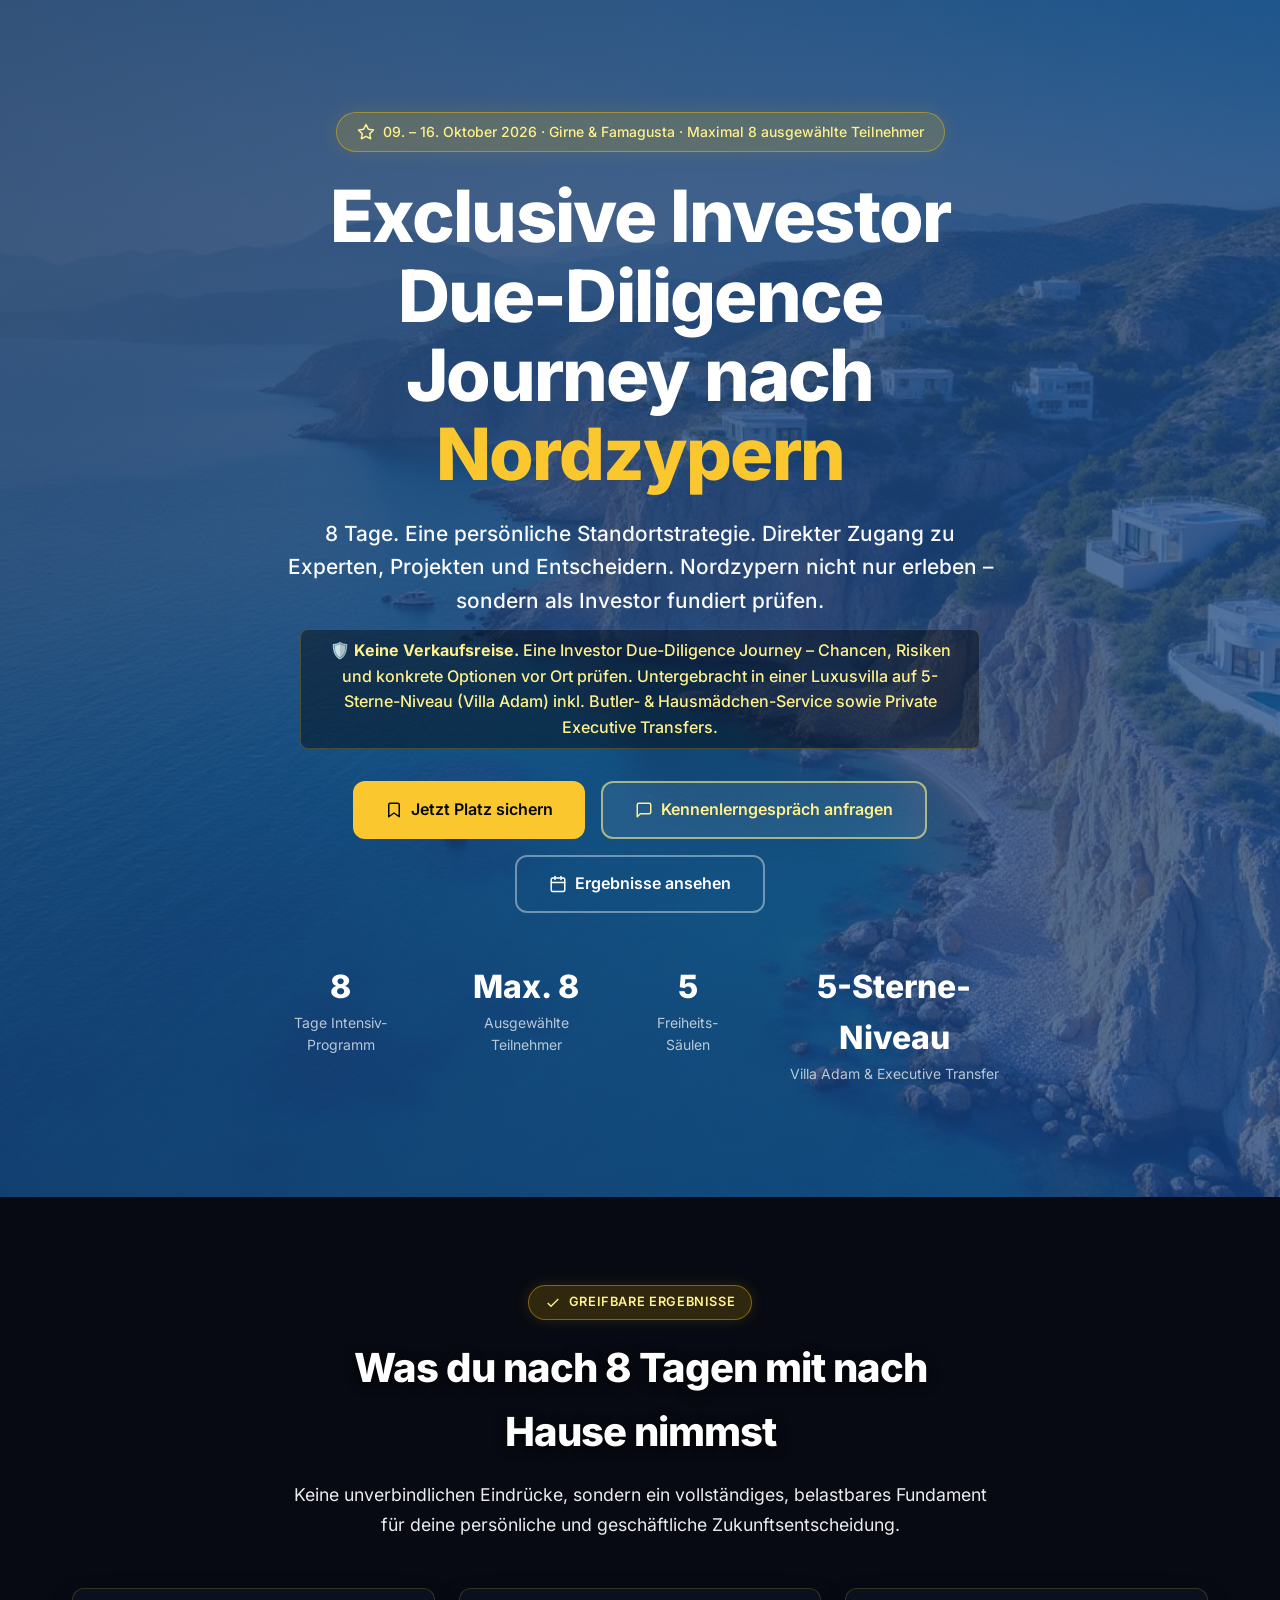
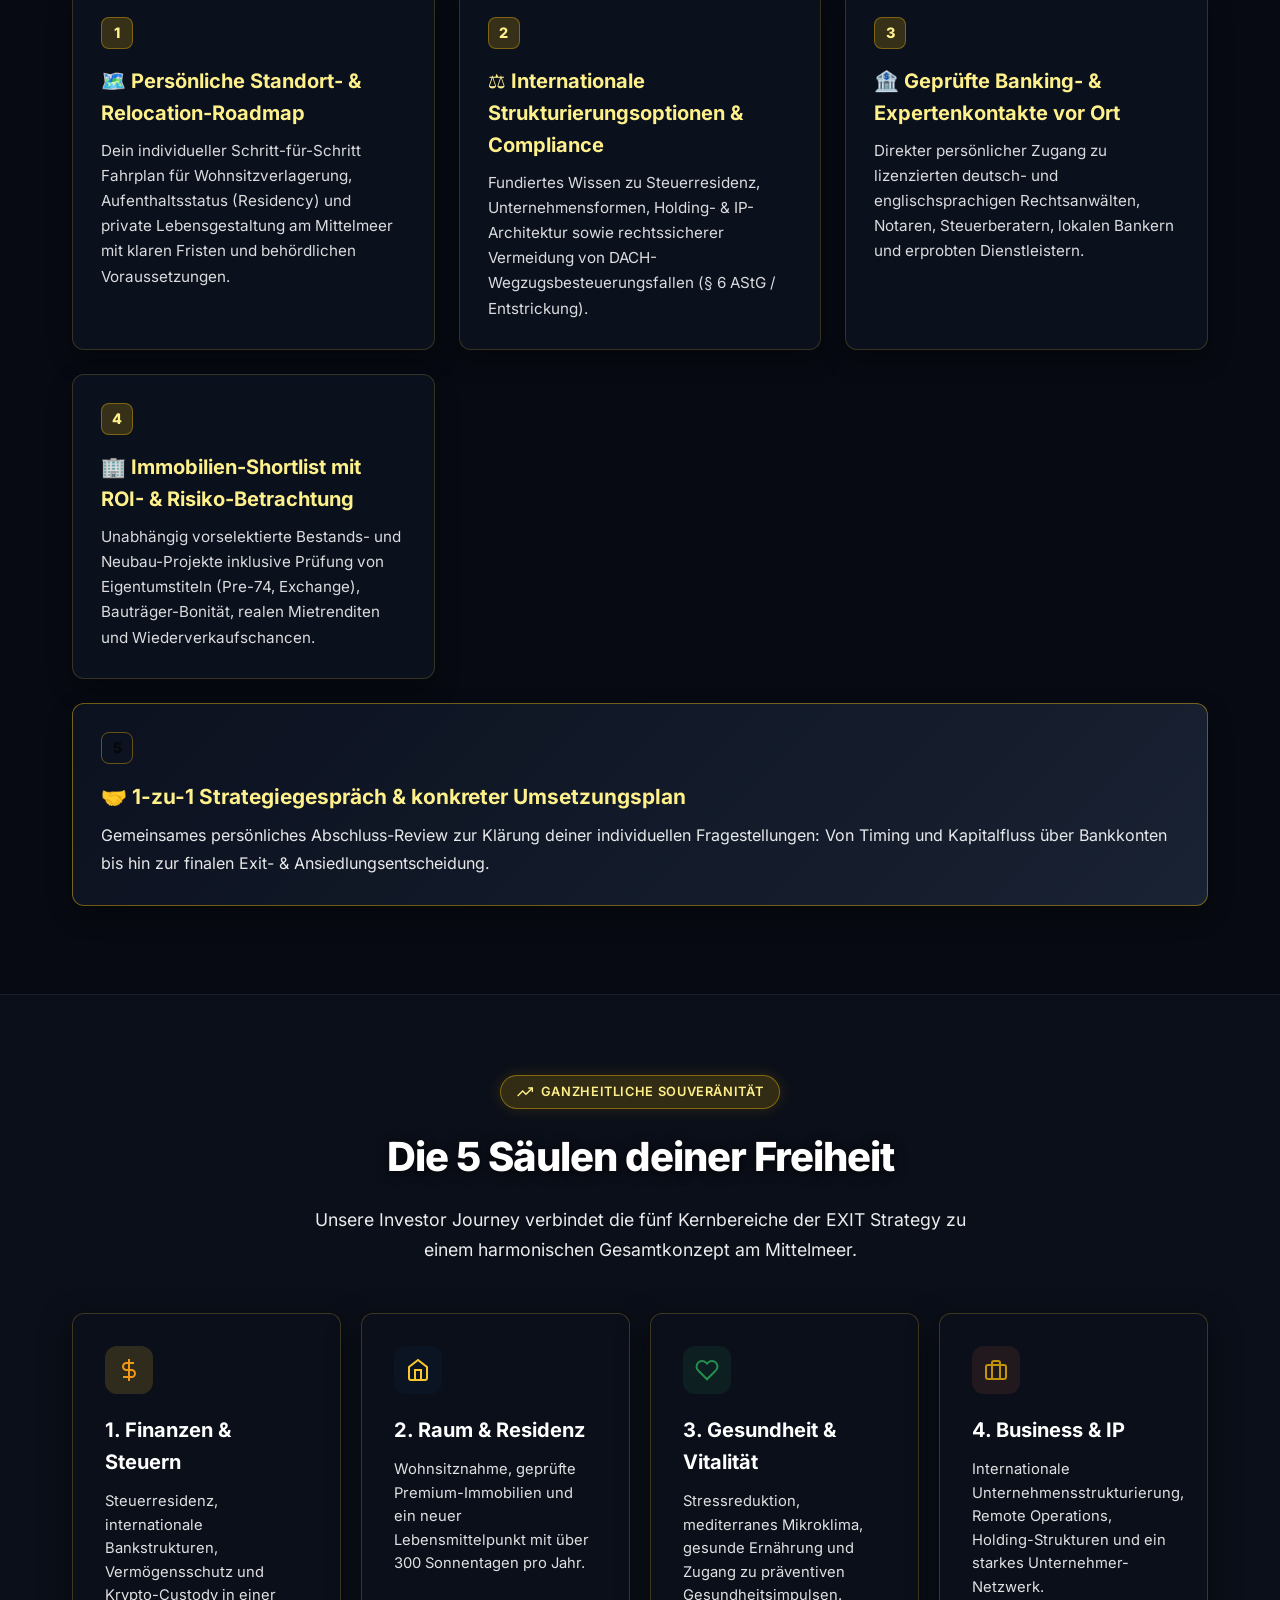
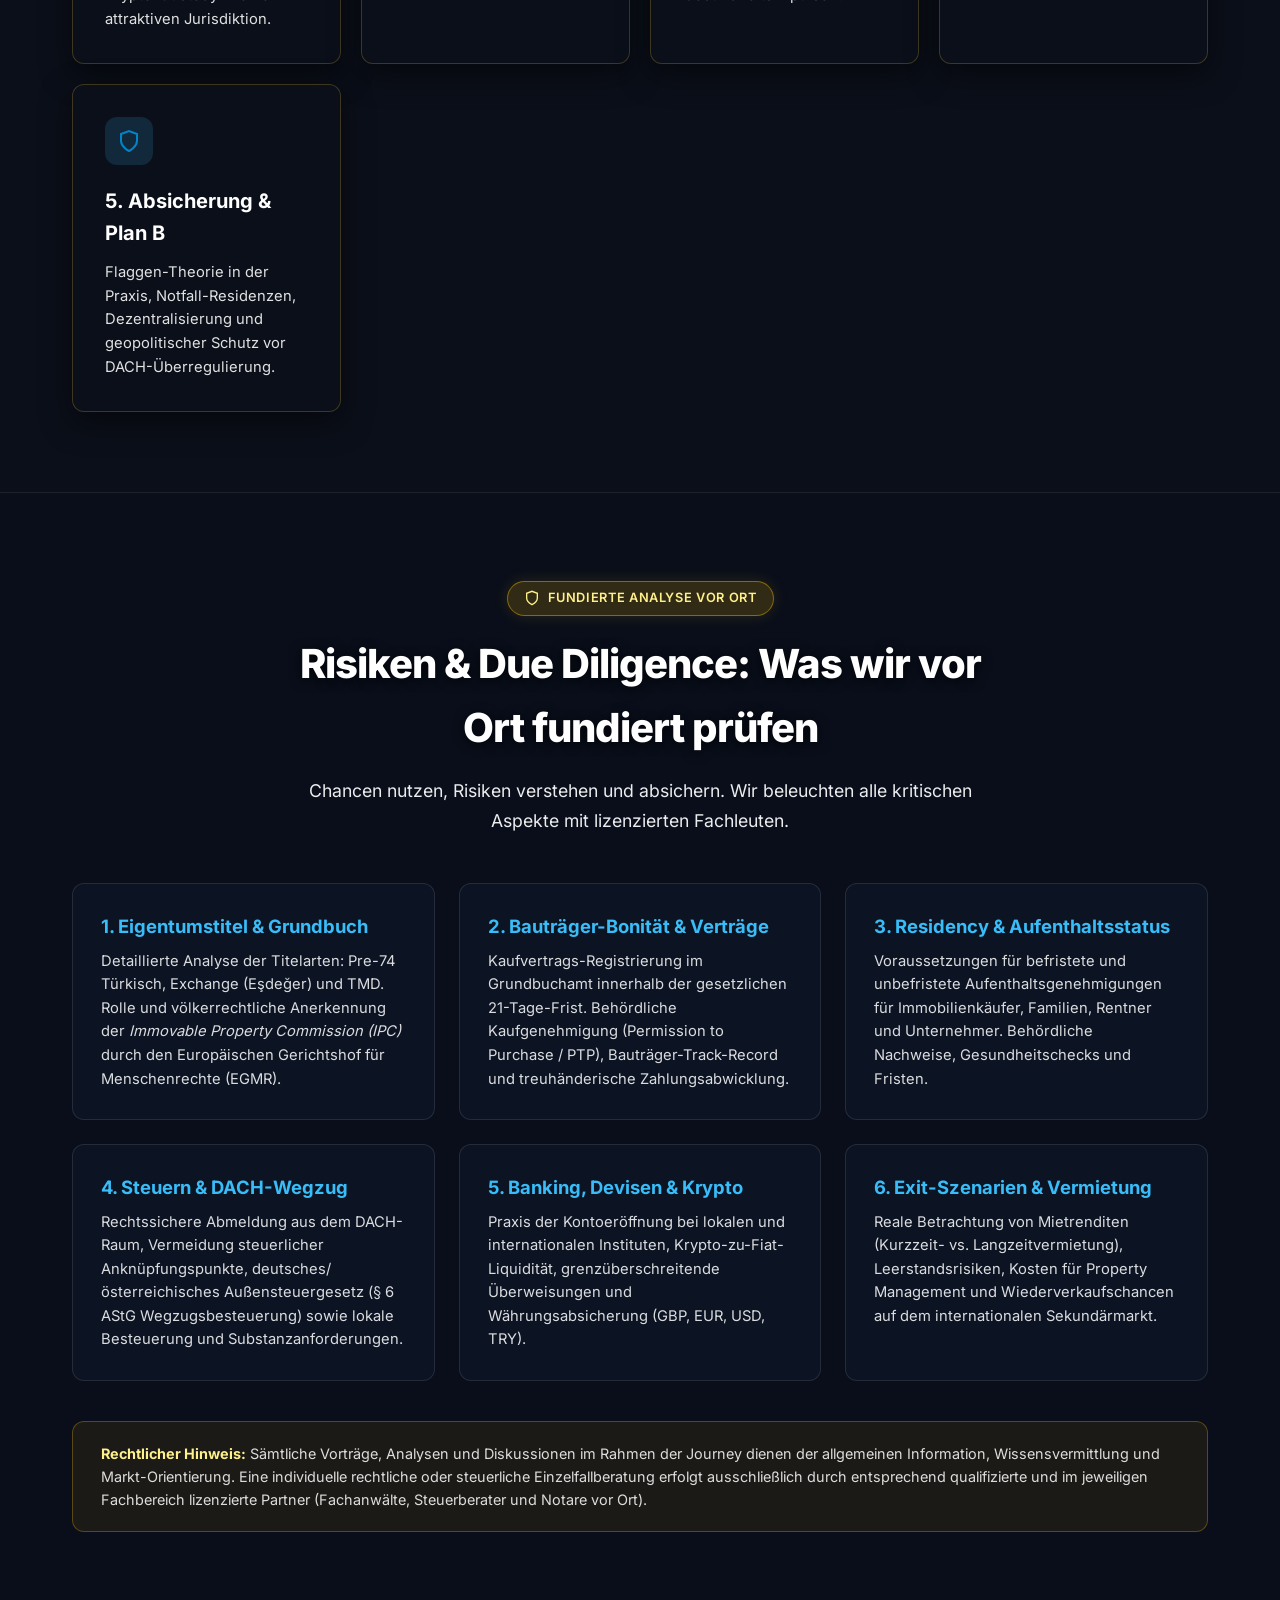
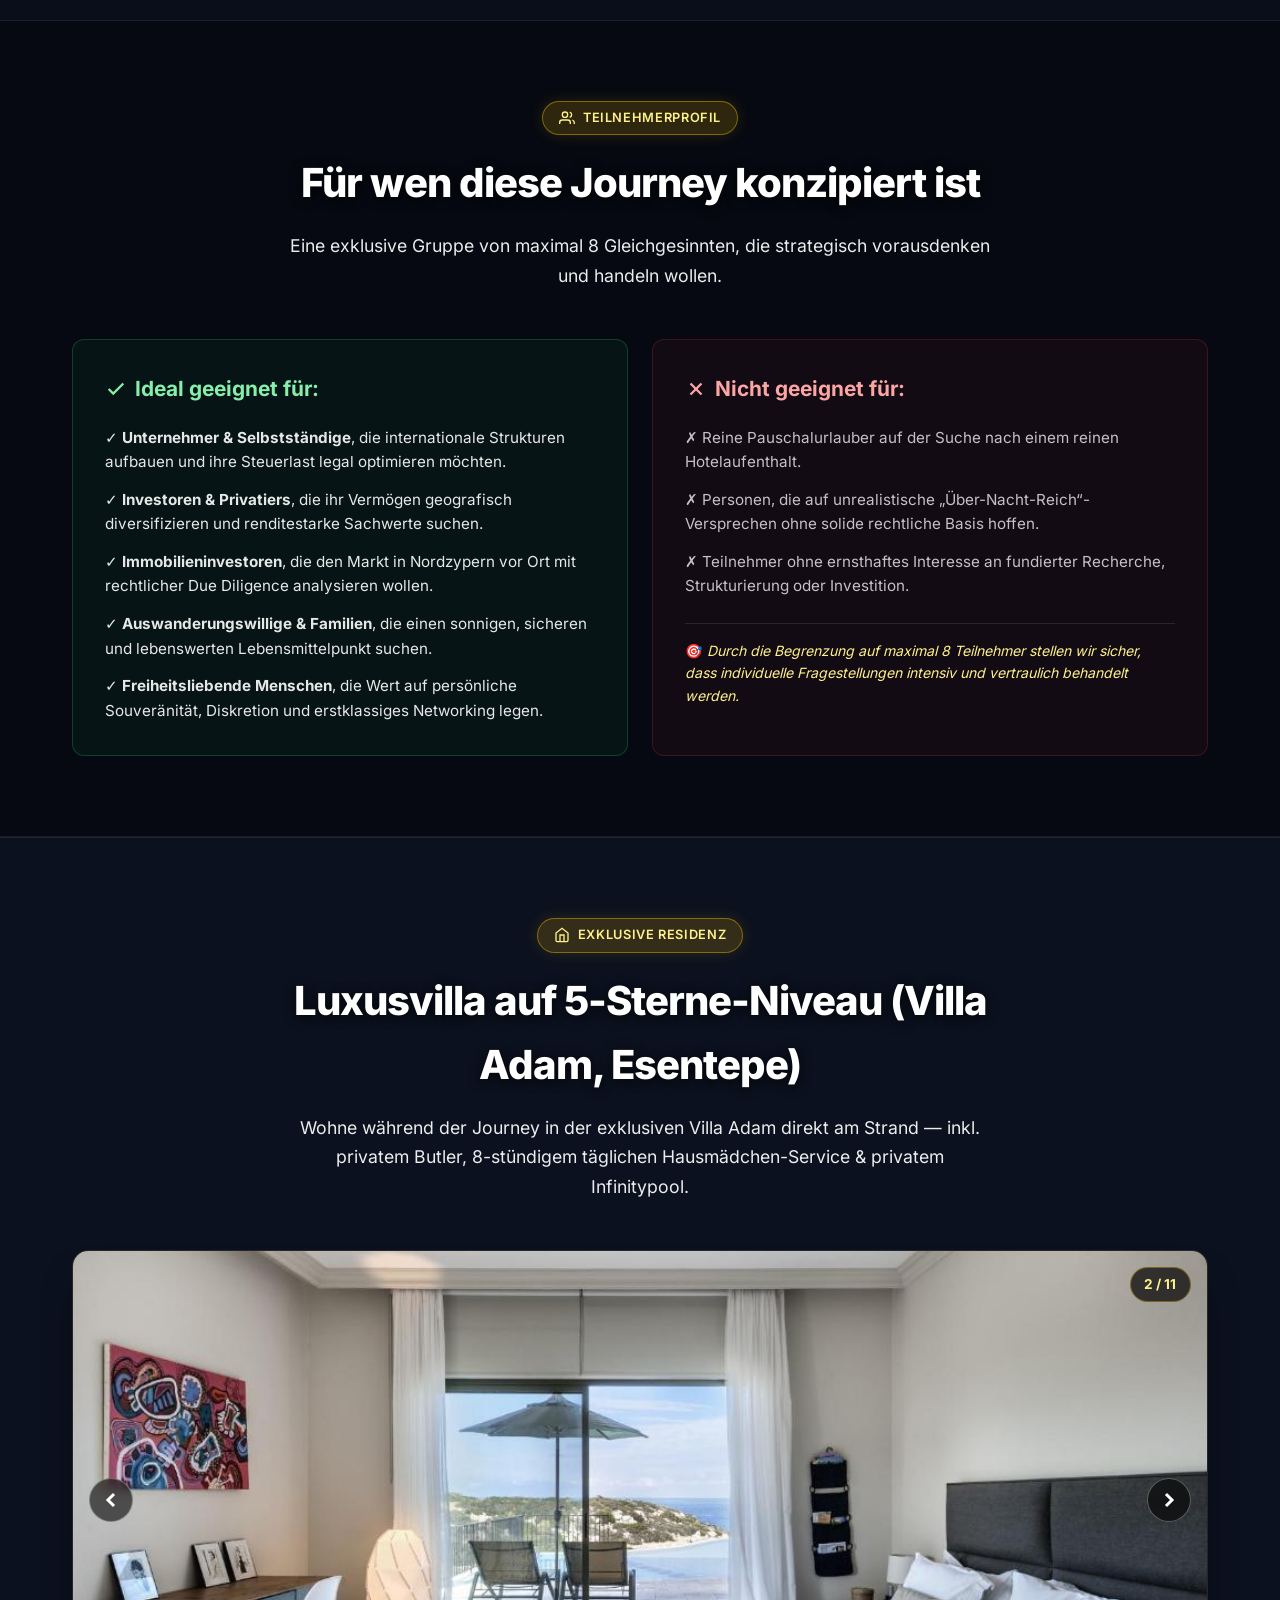
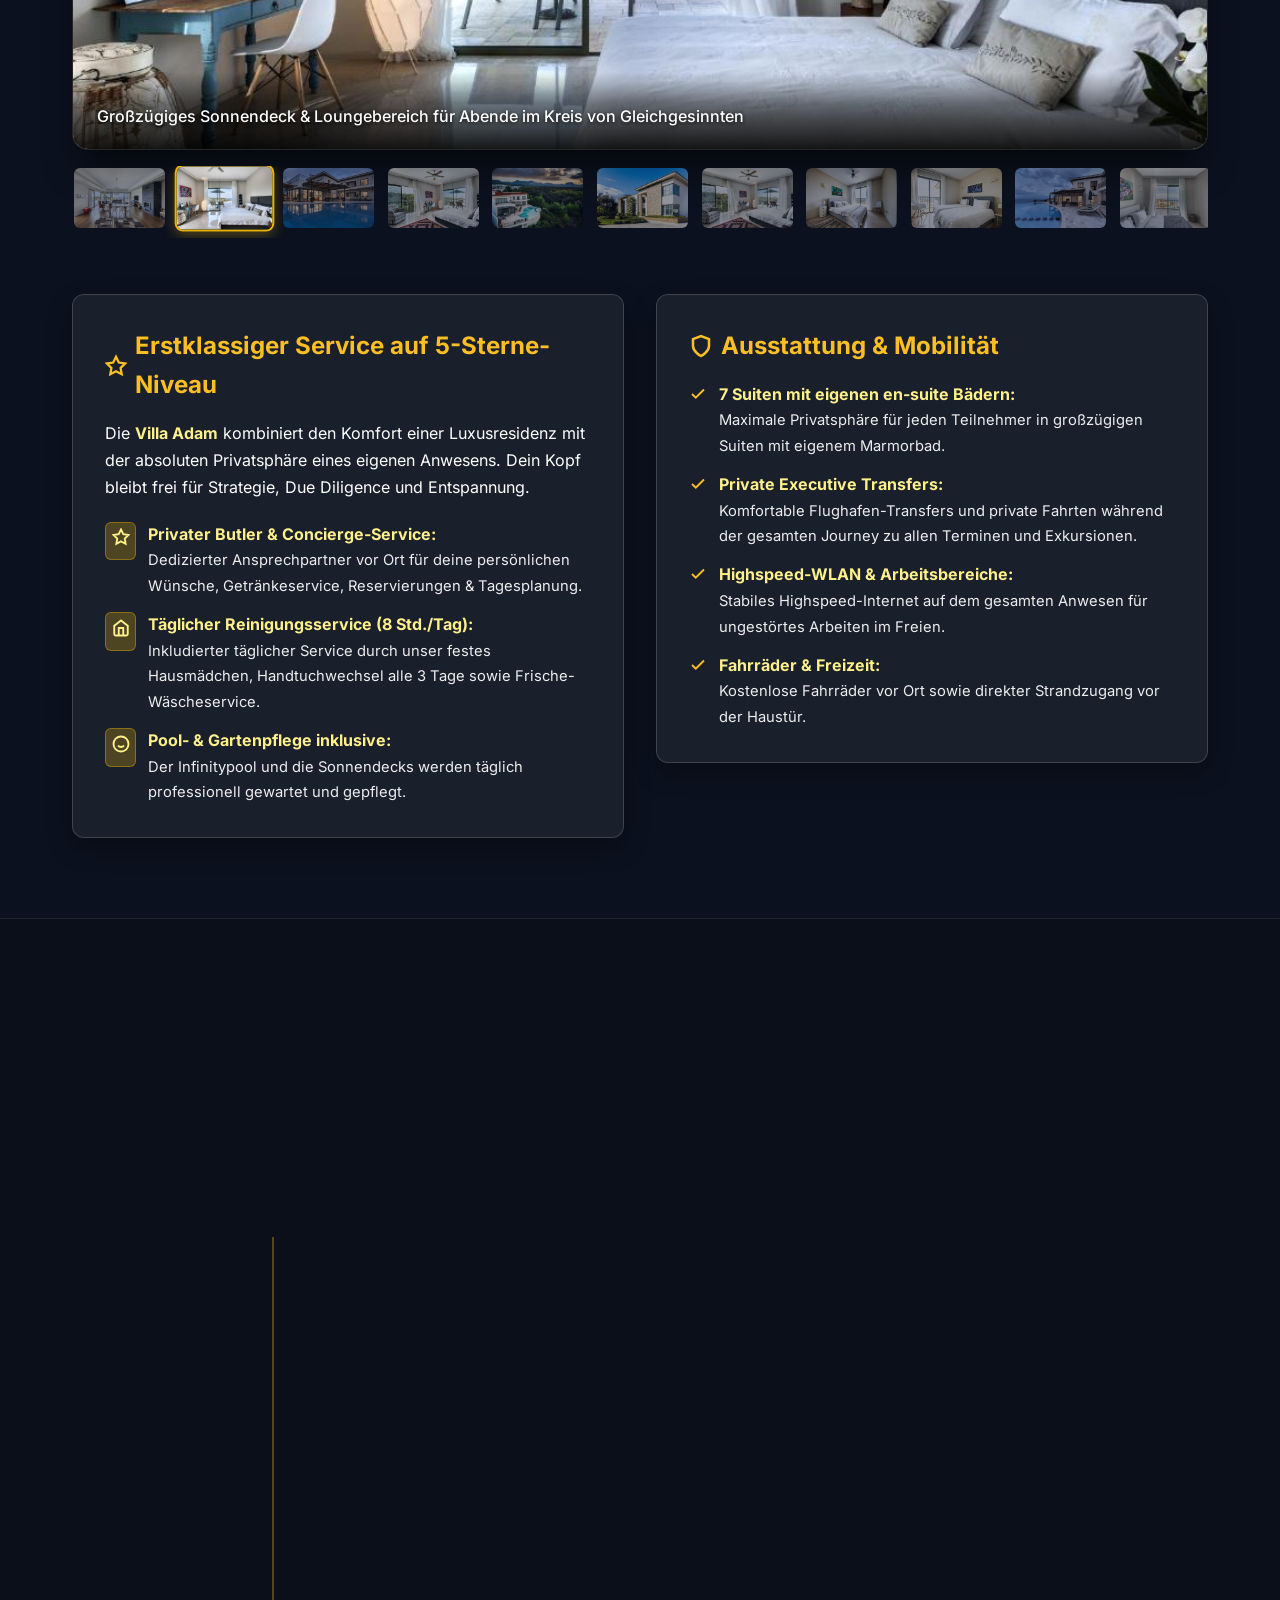
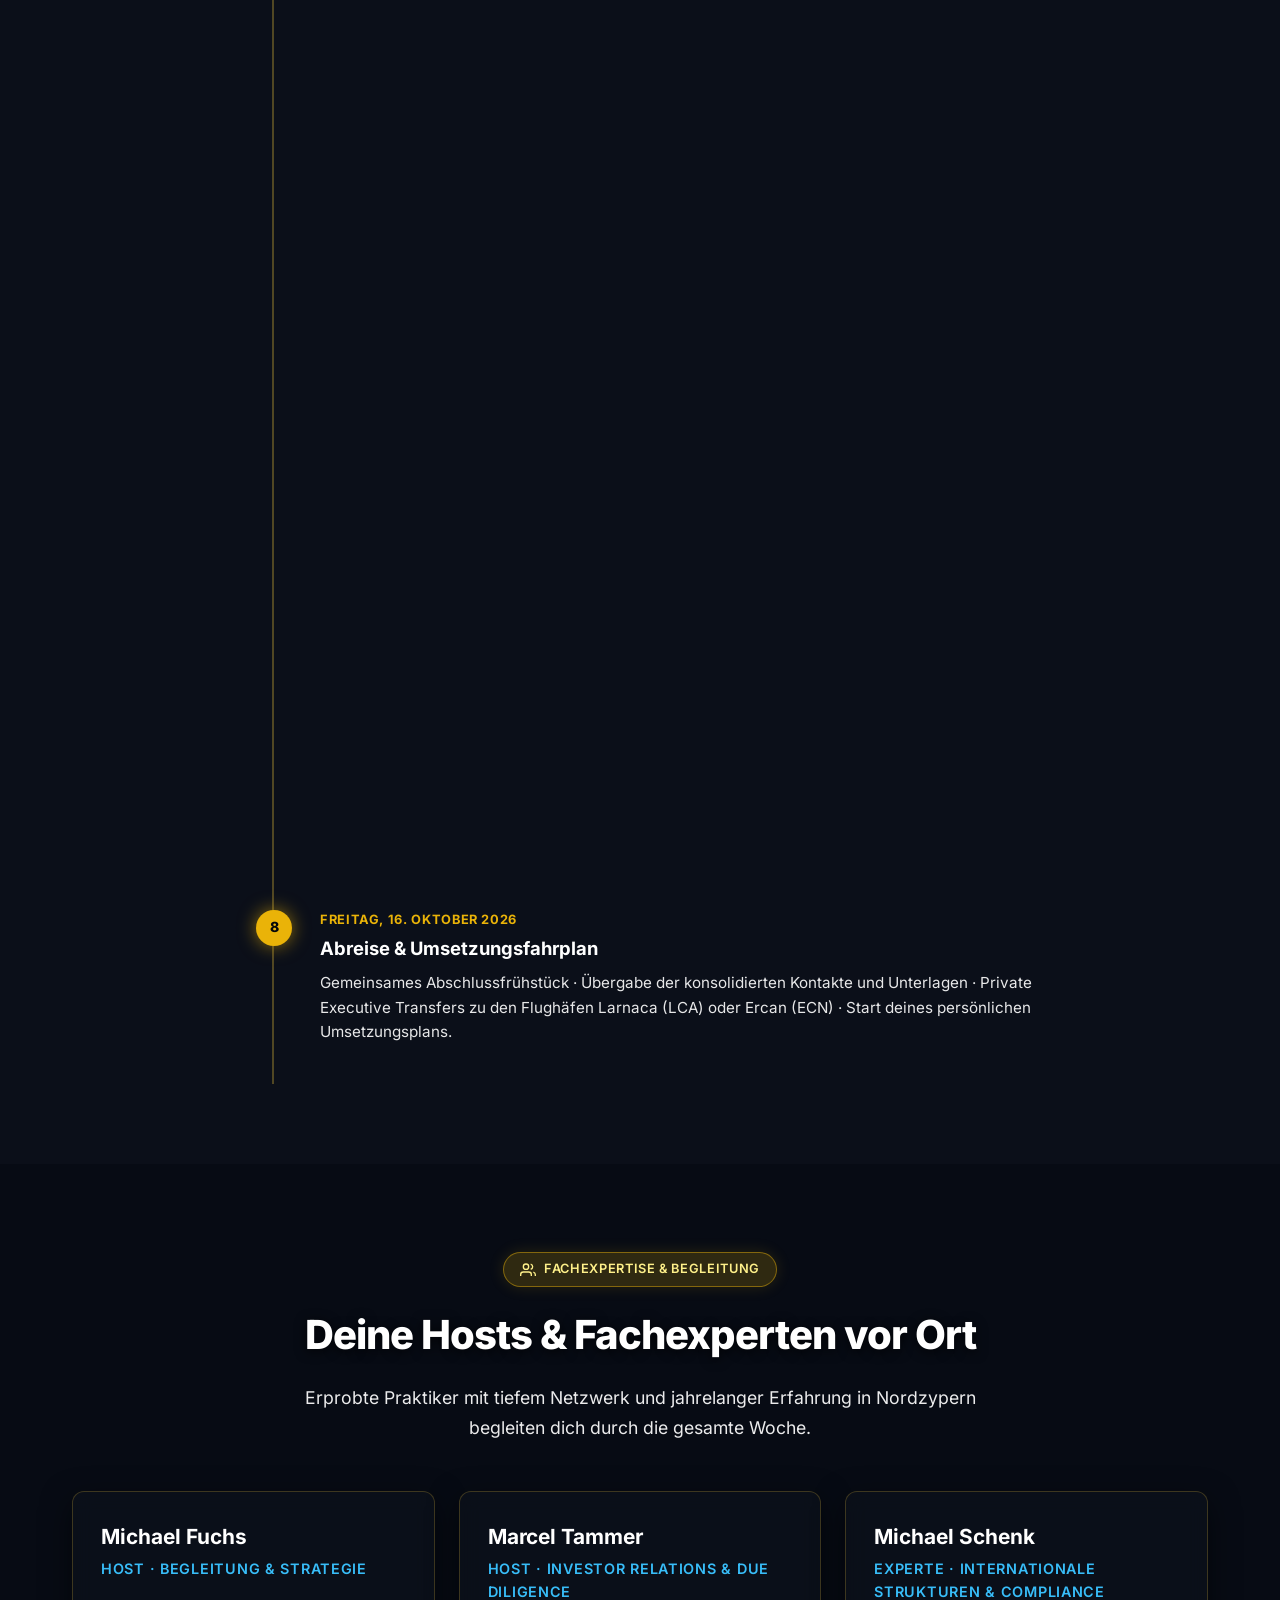
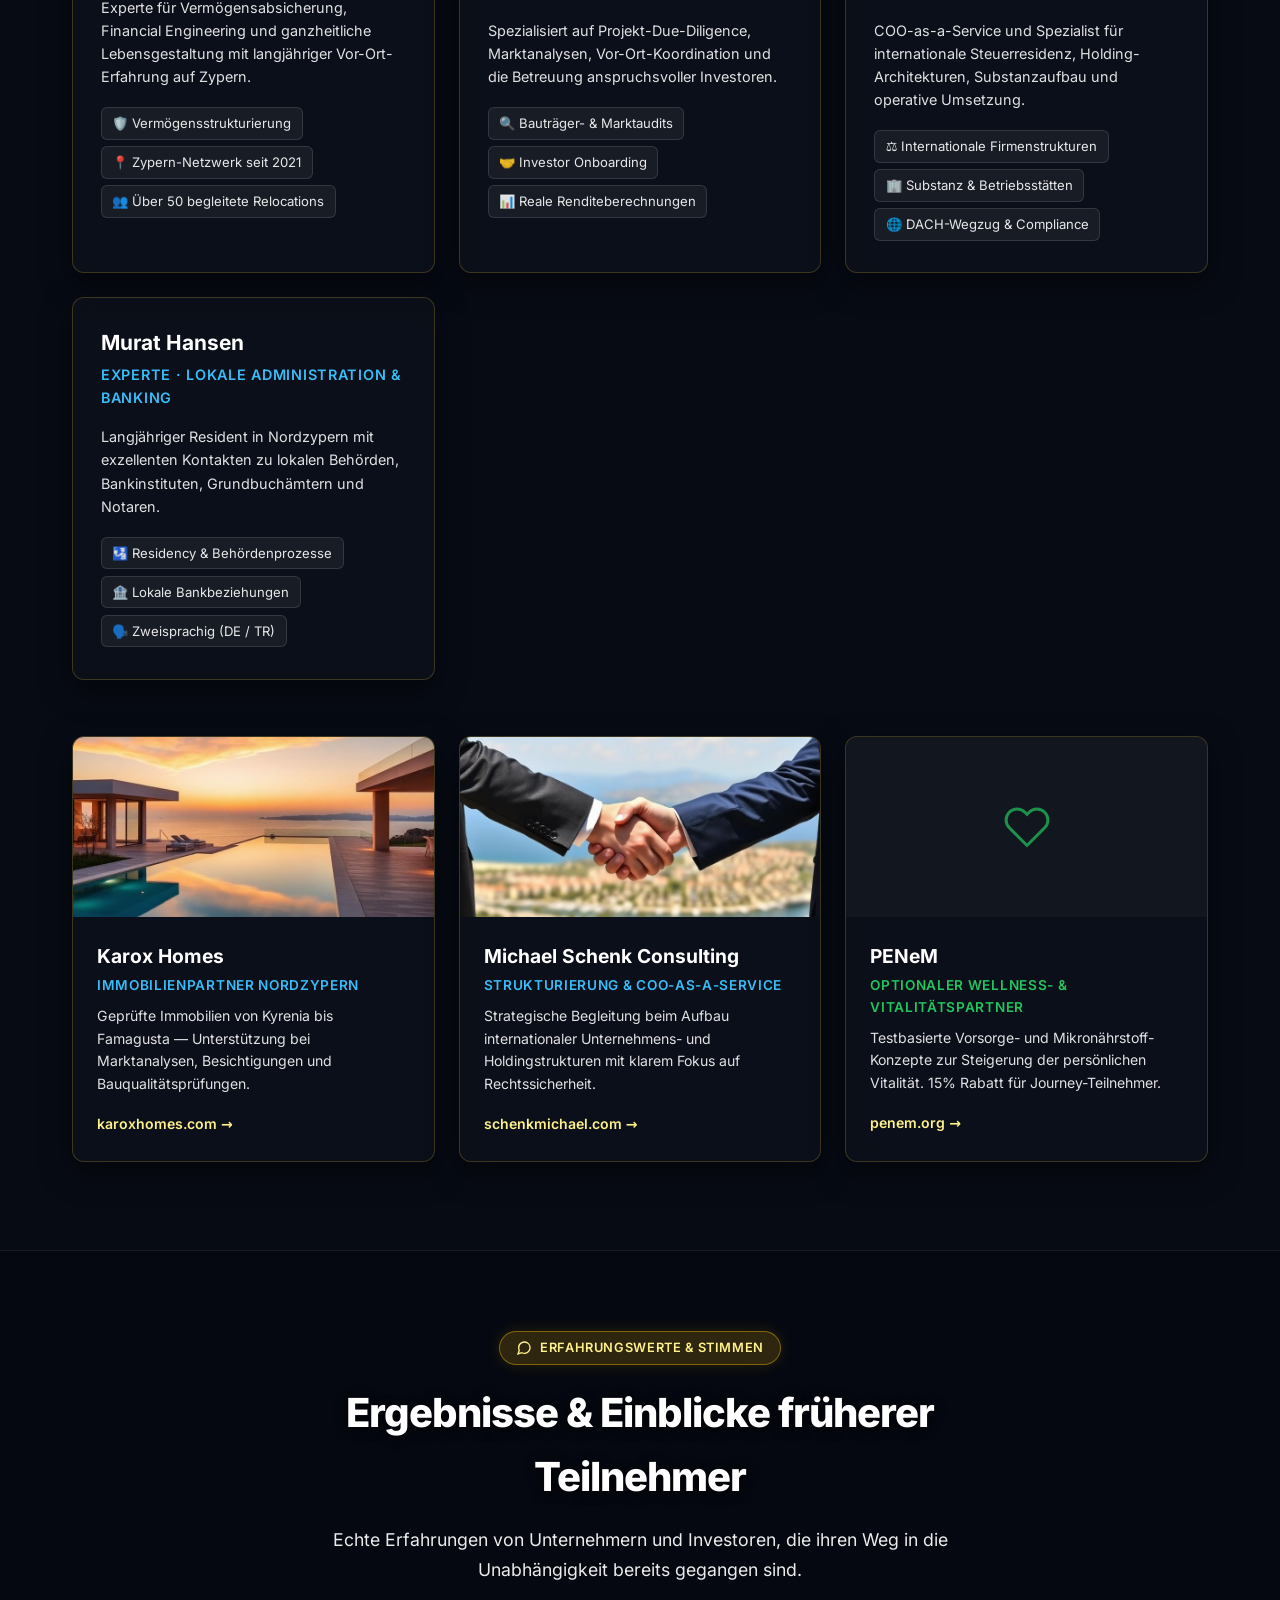
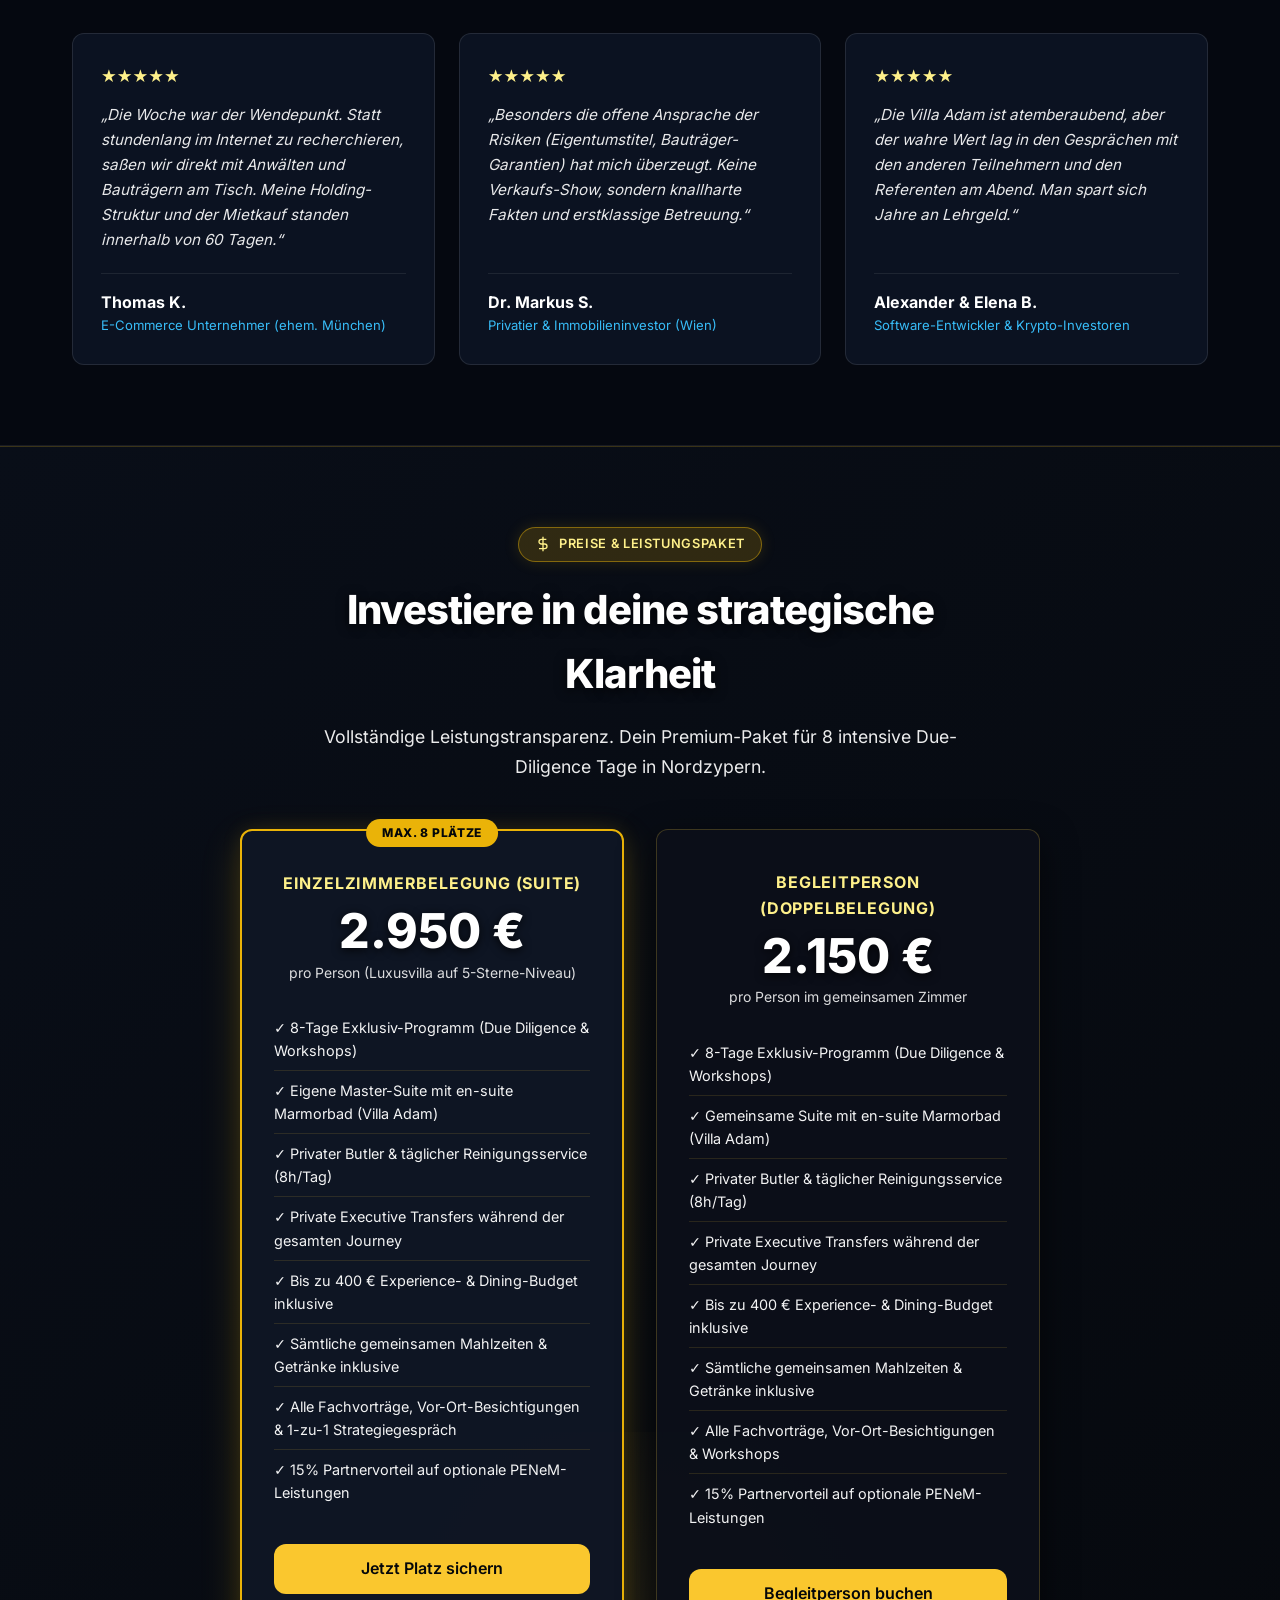
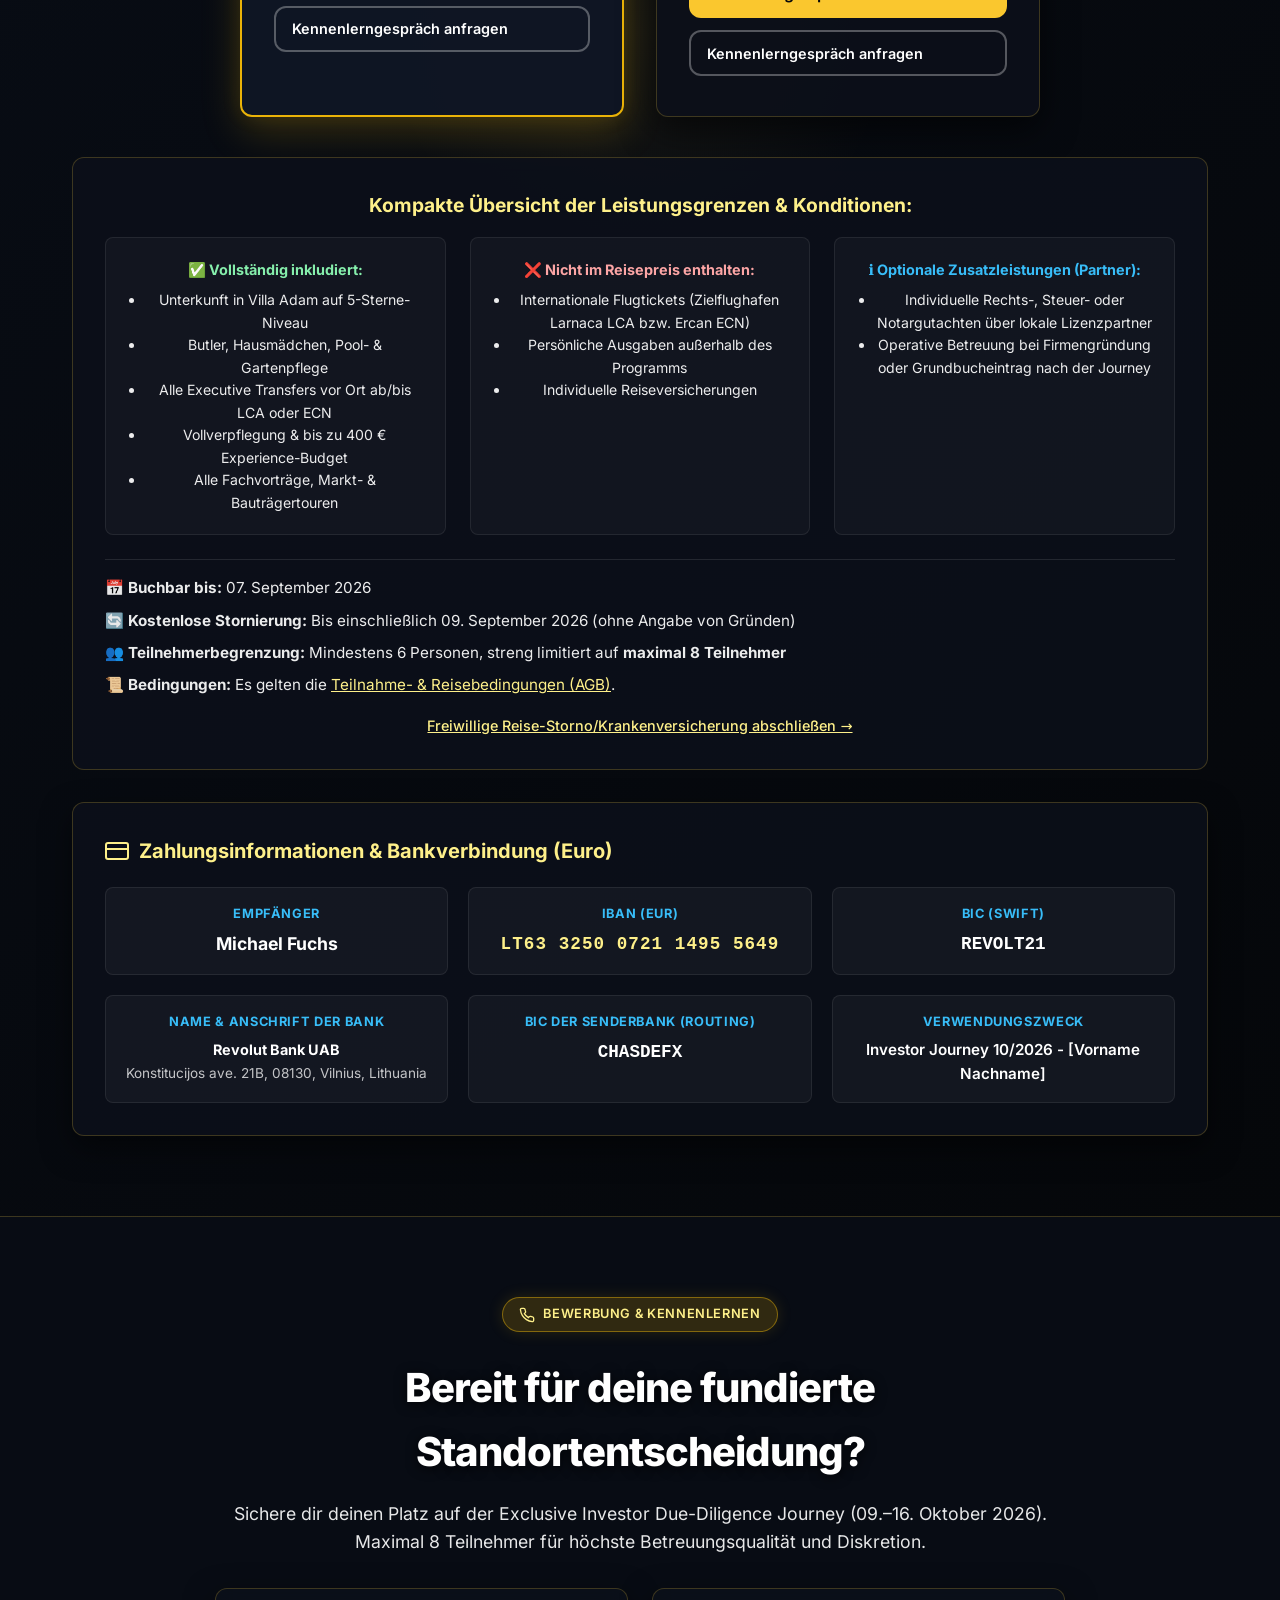
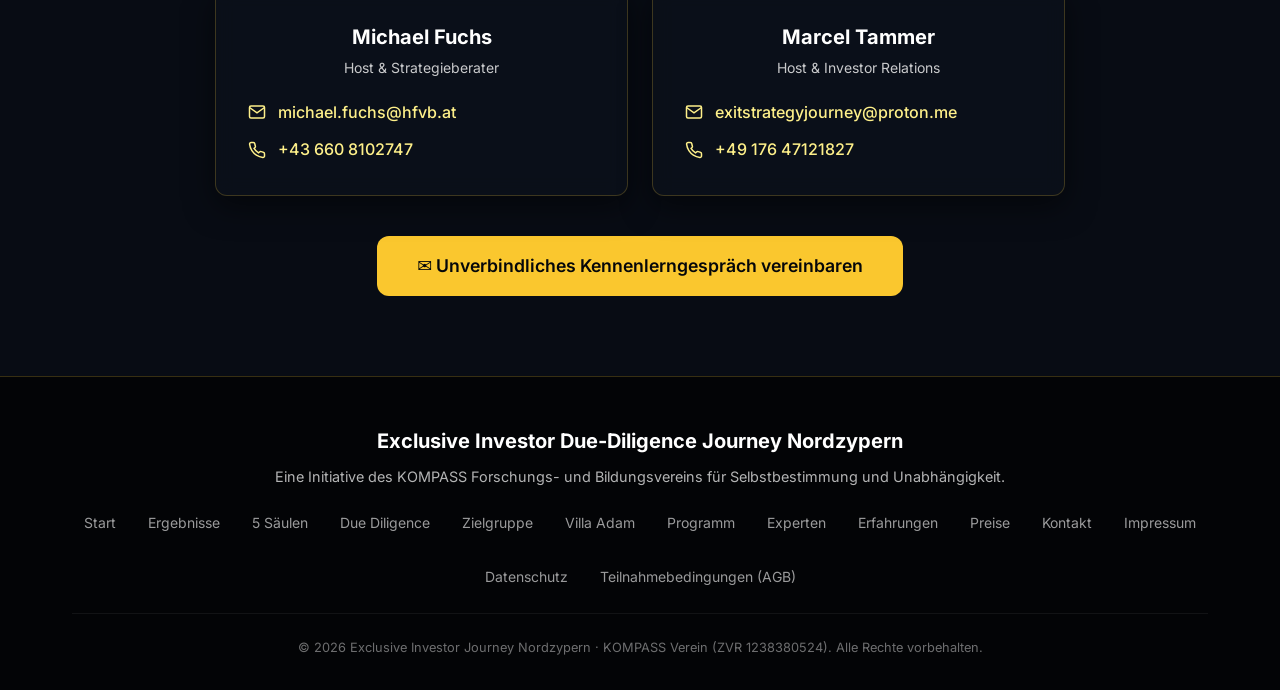
==== commit 111cacc3: "feat(journey): update contact email to exitstrategyjourney@proton.me and add Euro payment info" ====
--- a/index.html
+++ b/index.html
@@ -844,8 +844,8 @@
           <li>✓ 15% Partnervorteil auf optionale PENeM-Leistungen</li>
         </ul>
         <div style="display: flex; flex-direction: column; gap: 0.75rem; margin-top: 1.5rem;">
-          <a href="mailto:journey@exitstrategy.at?subject=Einzelzimmer%20buchen%20-%20Investor%20Journey%20Oktober%202026" class="btn btn-primary pricing-btn">Jetzt Platz sichern</a>
-          <a href="mailto:journey@exitstrategy.at?subject=Bewerbung%20/%20Kennenlerngespräch%20-%20Investor%20Journey%20Oktober%202026" class="btn btn-outline" style="font-size: 0.9rem; padding: 0.6rem 1rem; border-color: rgba(255,255,255,0.3);">Kennenlerngespräch anfragen</a>
+          <a href="mailto:exitstrategyjourney@proton.me?subject=Einzelzimmer%20buchen%20-%20Investor%20Journey%20Oktober%202026" class="btn btn-primary pricing-btn">Jetzt Platz sichern</a>
+          <a href="mailto:exitstrategyjourney@proton.me?subject=Bewerbung%20/%20Kennenlerngespräch%20-%20Investor%20Journey%20Oktober%202026" class="btn btn-outline" style="font-size: 0.9rem; padding: 0.6rem 1rem; border-color: rgba(255,255,255,0.3);">Kennenlerngespräch anfragen</a>
         </div>
       </div>
 
@@ -865,8 +865,8 @@
           <li>✓ 15% Partnervorteil auf optionale PENeM-Leistungen</li>
         </ul>
         <div style="display: flex; flex-direction: column; gap: 0.75rem; margin-top: 1.5rem;">
-          <a href="mailto:journey@exitstrategy.at?subject=Begleitperson%20buchen%20-%20Investor%20Journey%20Oktober%202026" class="btn btn-primary pricing-btn">Begleitperson buchen</a>
-          <a href="mailto:journey@exitstrategy.at?subject=Bewerbung%20/%20Kennenlerngespräch%20-%20Investor%20Journey%20Oktober%202026" class="btn btn-outline" style="font-size: 0.9rem; padding: 0.6rem 1rem; border-color: rgba(255,255,255,0.3);">Kennenlerngespräch anfragen</a>
+          <a href="mailto:exitstrategyjourney@proton.me?subject=Begleitperson%20buchen%20-%20Investor%20Journey%20Oktober%202026" class="btn btn-primary pricing-btn">Begleitperson buchen</a>
+          <a href="mailto:exitstrategyjourney@proton.me?subject=Bewerbung%20/%20Kennenlerngespräch%20-%20Investor%20Journey%20Oktober%202026" class="btn btn-outline" style="font-size: 0.9rem; padding: 0.6rem 1rem; border-color: rgba(255,255,255,0.3);">Kennenlerngespräch anfragen</a>
         </div>
       </div>
     </div>
@@ -916,6 +916,47 @@
         <li>📜 <strong>Bedingungen:</strong> Es gelten die <a href="journey-agb.html" style="color:#fef08a; text-decoration:underline;">Teilnahme- &amp; Reisebedingungen (AGB)</a>.</li>
       </ul>
       <p style="margin-top:.75rem;"><a href="https://www.lta-reiseschutz.at/at/aufnahmeantrag/?RB=dPvgyURCxurL" target="_blank" rel="noopener" class="insurance-link">Freiwillige Reise-Storno/Krankenversicherung abschließen →</a></p>
+    </div>
+
+    <!-- ZAHLUNGSINFORMATIONEN & BANKVERBINDUNG (EUR) -->
+    <div class="pricing-note fade-in" style="background: rgba(12, 18, 32, 0.95); padding: 2rem; border-radius: 12px; border: 1px solid rgba(234, 179, 8, 0.4); margin-top: 2rem; box-shadow: 0 12px 30px rgba(0,0,0,0.5);">
+      <h4 style="color: #fef08a; margin-bottom: 1.25rem; font-size: 1.25rem; display: flex; align-items: center; gap: 0.6rem;">
+        <svg width="24" height="24" viewBox="0 0 24 24" fill="none" stroke="#fef08a" stroke-width="2"><rect x="1" y="4" width="22" height="16" rx="2" ry="2"/><line x1="1" y1="10" x2="23" y2="10"/></svg>
+        Zahlungsinformationen &amp; Bankverbindung (Euro)
+      </h4>
+      
+      <div style="display: grid; grid-template-columns: repeat(auto-fit, minmax(260px, 1fr)); gap: 1.25rem;">
+        <div style="background: rgba(255,255,255,0.04); padding: 1rem 1.25rem; border-radius: 8px; border: 1px solid rgba(255,255,255,0.08);">
+          <span style="color: #38bdf8; font-size: 0.8rem; text-transform: uppercase; font-weight: 700; letter-spacing: 0.05em; display: block; margin-bottom: 0.35rem;">Empfänger</span>
+          <strong style="font-size: 1.1rem; color: #ffffff;">Michael Fuchs</strong>
+        </div>
+
+        <div style="background: rgba(255,255,255,0.04); padding: 1rem 1.25rem; border-radius: 8px; border: 1px solid rgba(255,255,255,0.08);">
+          <span style="color: #38bdf8; font-size: 0.8rem; text-transform: uppercase; font-weight: 700; letter-spacing: 0.05em; display: block; margin-bottom: 0.35rem;">IBAN (EUR)</span>
+          <strong style="font-size: 1.1rem; color: #fef08a; font-family: monospace; letter-spacing: 0.06em;">LT63 3250 0721 1495 5649</strong>
+        </div>
+
+        <div style="background: rgba(255,255,255,0.04); padding: 1rem 1.25rem; border-radius: 8px; border: 1px solid rgba(255,255,255,0.08);">
+          <span style="color: #38bdf8; font-size: 0.8rem; text-transform: uppercase; font-weight: 700; letter-spacing: 0.05em; display: block; margin-bottom: 0.35rem;">BIC (SWIFT)</span>
+          <strong style="font-size: 1.1rem; color: #ffffff; font-family: monospace;">REVOLT21</strong>
+        </div>
+
+        <div style="background: rgba(255,255,255,0.04); padding: 1rem 1.25rem; border-radius: 8px; border: 1px solid rgba(255,255,255,0.08);">
+          <span style="color: #38bdf8; font-size: 0.8rem; text-transform: uppercase; font-weight: 700; letter-spacing: 0.05em; display: block; margin-bottom: 0.35rem;">Name &amp; Anschrift der Bank</span>
+          <strong style="color: #ffffff; display: block; margin-bottom: 0.2rem;">Revolut Bank UAB</strong>
+          <span style="font-size: 0.85rem; color: rgba(255,255,255,0.75); line-height: 1.4; display: block;">Konstitucijos ave. 21B, 08130, Vilnius, Lithuania</span>
+        </div>
+
+        <div style="background: rgba(255,255,255,0.04); padding: 1rem 1.25rem; border-radius: 8px; border: 1px solid rgba(255,255,255,0.08);">
+          <span style="color: #38bdf8; font-size: 0.8rem; text-transform: uppercase; font-weight: 700; letter-spacing: 0.05em; display: block; margin-bottom: 0.35rem;">BIC der Senderbank (Routing)</span>
+          <strong style="font-size: 1.1rem; color: #ffffff; font-family: monospace;">CHASDEFX</strong>
+        </div>
+
+        <div style="background: rgba(255,255,255,0.04); padding: 1rem 1.25rem; border-radius: 8px; border: 1px solid rgba(255,255,255,0.08);">
+          <span style="color: #38bdf8; font-size: 0.8rem; text-transform: uppercase; font-weight: 700; letter-spacing: 0.05em; display: block; margin-bottom: 0.35rem;">Verwendungszweck</span>
+          <span style="color: #ffffff; font-size: 0.95rem; font-weight: 600;">Investor Journey 10/2026 - [Vorname Nachname]</span>
+        </div>
+      </div>
     </div>
   </div>
 </section>
@@ -955,9 +996,9 @@
           <div class="contact-name">Marcel Tammer</div>
           <div class="contact-role">Host &amp; Investor Relations</div>
           <div class="contact-links">
-            <a href="mailto:journey@exitstrategy.at" class="contact-link">
+            <a href="mailto:exitstrategyjourney@proton.me" class="contact-link">
               <svg width="18" height="18" viewBox="0 0 24 24" fill="none" stroke="currentColor" stroke-width="2"><path d="M4 4h16c1.1 0 2 .9 2 2v12c0 1.1-.9 2-2 2H4c-1.1 0-2-.9-2-2V6c0-1.1.9-2 2-2z"/><polyline points="22,6 12,13 2,6"/></svg>
-              journey@exitstrategy.at
+              exitstrategyjourney@proton.me
             </a>
             <a href="tel:+4917647121827" class="contact-link">
               <svg width="18" height="18" viewBox="0 0 24 24" fill="none" stroke="currentColor" stroke-width="2"><path d="M22 16.92v3a2 2 0 0 1-2.18 2 19.79 19.79 0 0 1-8.63-3.07 19.5 19.5 0 0 1-6-6 19.79 19.79 0 0 1-3.07-8.67A2 2 0 0 1 4.11 2h3a2 2 0 0 1 2 1.72 12.84 12.84 0 0 0 .7 2.81 2 2 0 0 1-.45 2.11L8.09 9.91a16 16 0 0 0 6 6l1.27-1.27a2 2 0 0 1 2.11-.45 12.84 12.84 0 0 0 2.81.7A2 2 0 0 1 22 16.92z"/></svg>
@@ -968,7 +1009,7 @@
       </div>
 
       <div style="margin-top: 2.5rem; text-align: center;">
-        <a href="mailto:journey@exitstrategy.at?subject=Bewerbung%20/%20Kennenlerngespräch%20-%20Investor%20Journey%20Oktober%202026&body=Guten%20Tag%2C%0A%0Aich%20interessiere%20mich%20f%C3%BCr%20die%20Exclusive%20Investor%20Due-Diligence%20Journey%20nach%20Nordzypern%20(09.-16.%20Oktober%202026)%20und%20m%C3%B6chte%20gerne%20ein%20unverbindliches%20Kennenlerngespr%C3%A4ch%20vereinbaren.%0A%0AMeine%20Kontaktdaten%3A%0AName%3A%20%0ATelefon%3A%20%0AWunschzeit%20f%C3%BCr%20ein%20Gespr%C3%A4ch%3A%20%0A%0AFreundliche%20Gr%C3%BC%C3%9Fe" class="btn btn-primary" style="font-size: 1.1rem; padding: 1rem 2.5rem;">
+        <a href="mailto:exitstrategyjourney@proton.me?subject=Bewerbung%20/%20Kennenlerngespräch%20-%20Investor%20Journey%20Oktober%202026&body=Guten%20Tag%2C%0A%0Aich%20interessiere%20mich%20f%C3%BCr%20die%20Exclusive%20Investor%20Due-Diligence%20Journey%20nach%20Nordzypern%20(09.-16.%20Oktober%202026)%20und%20m%C3%B6chte%20gerne%20ein%20unverbindliches%20Kennenlerngespr%C3%A4ch%20vereinbaren.%0A%0AMeine%20Kontaktdaten%3A%0AName%3A%20%0ATelefon%3A%20%0AWunschzeit%20f%C3%BCr%20ein%20Gespr%C3%A4ch%3A%20%0A%0AFreundliche%20Gr%C3%BC%C3%9Fe" class="btn btn-primary" style="font-size: 1.1rem; padding: 1rem 2.5rem;">
           ✉️ Unverbindliches Kennenlerngespräch vereinbaren
         </a>
       </div>
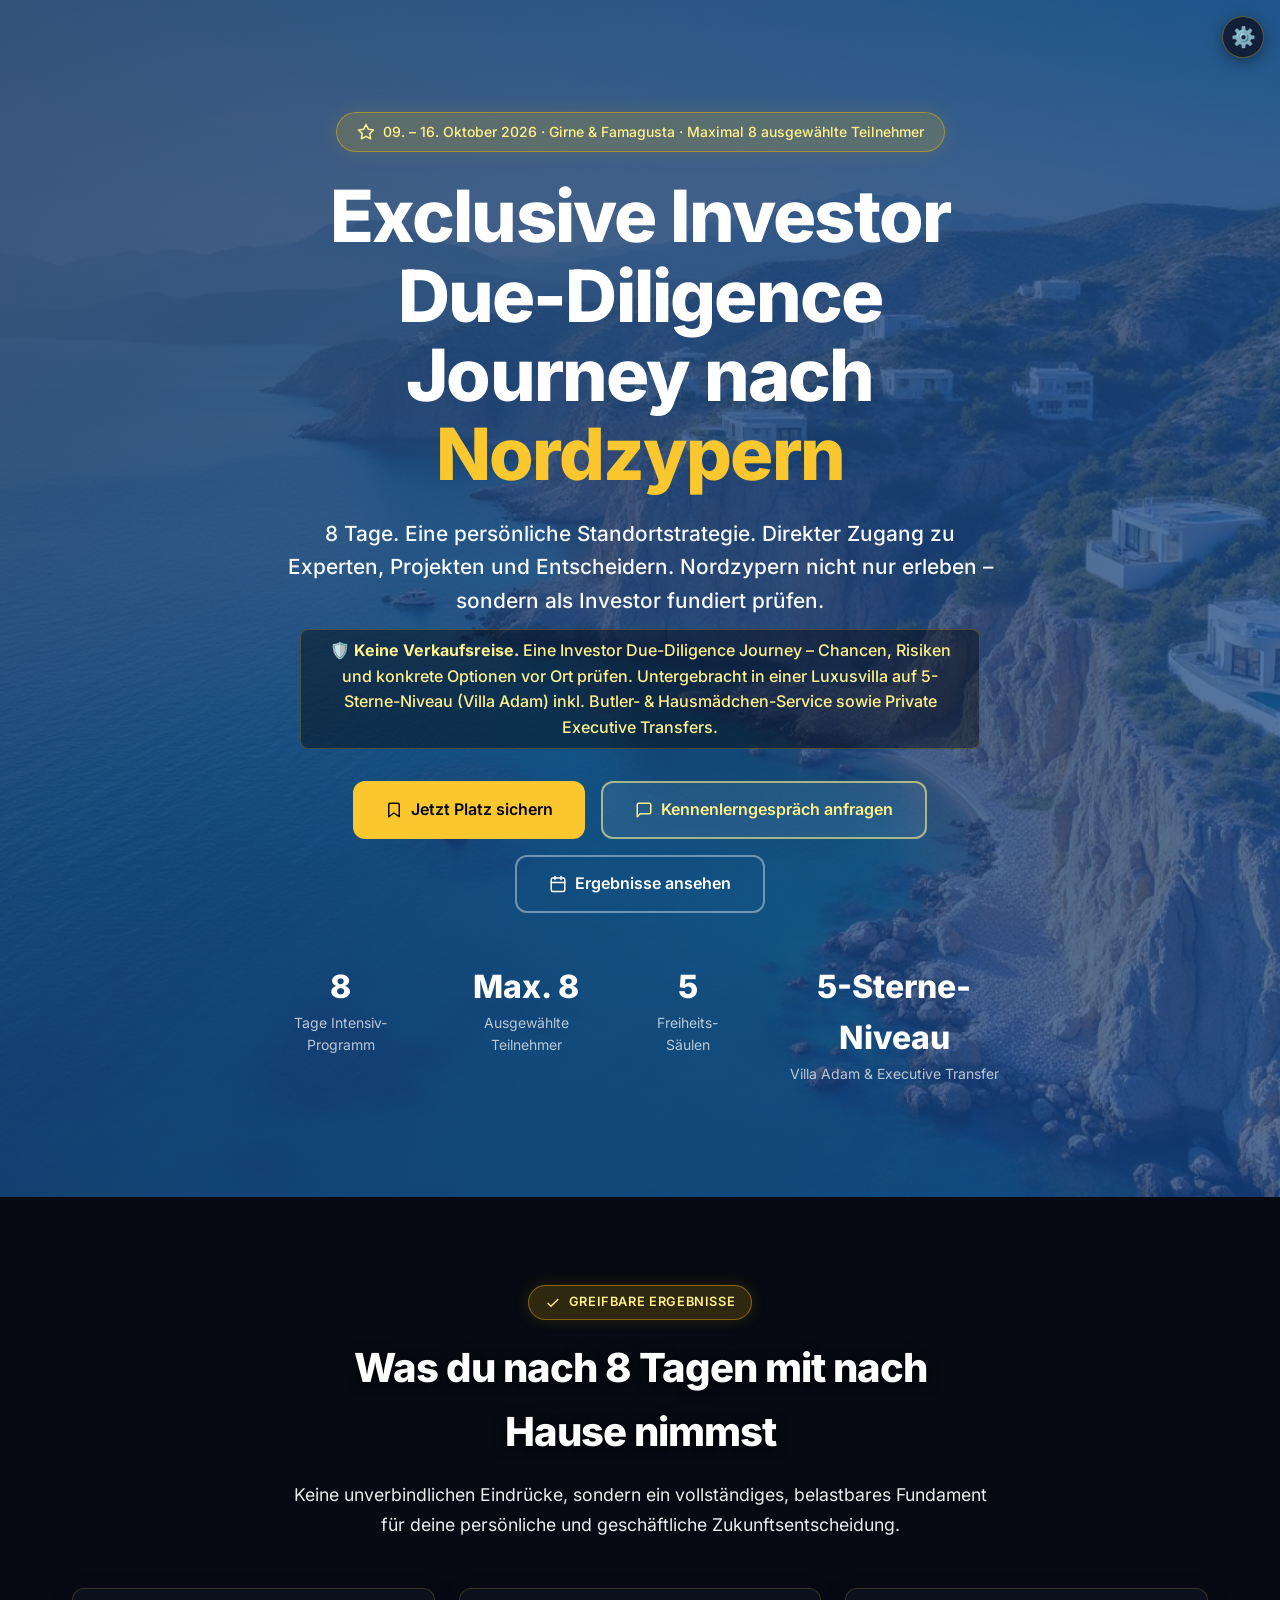
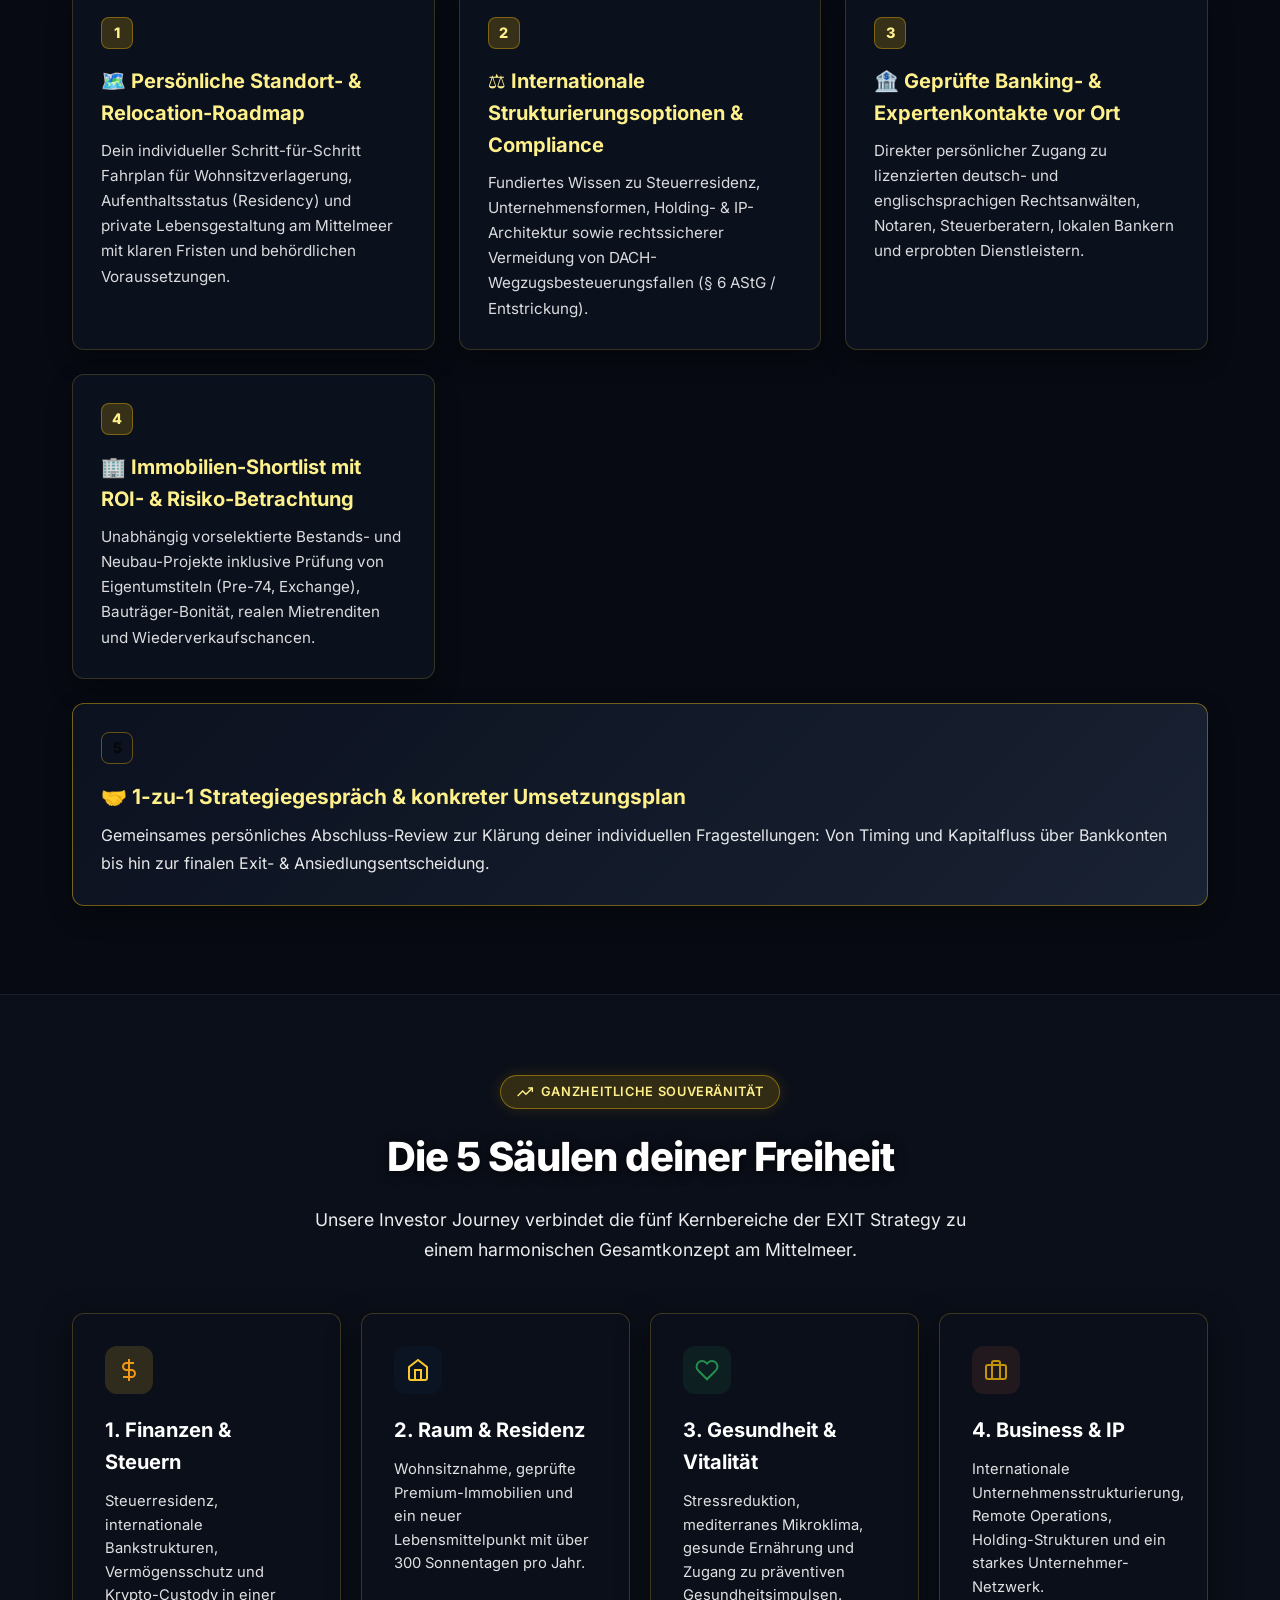
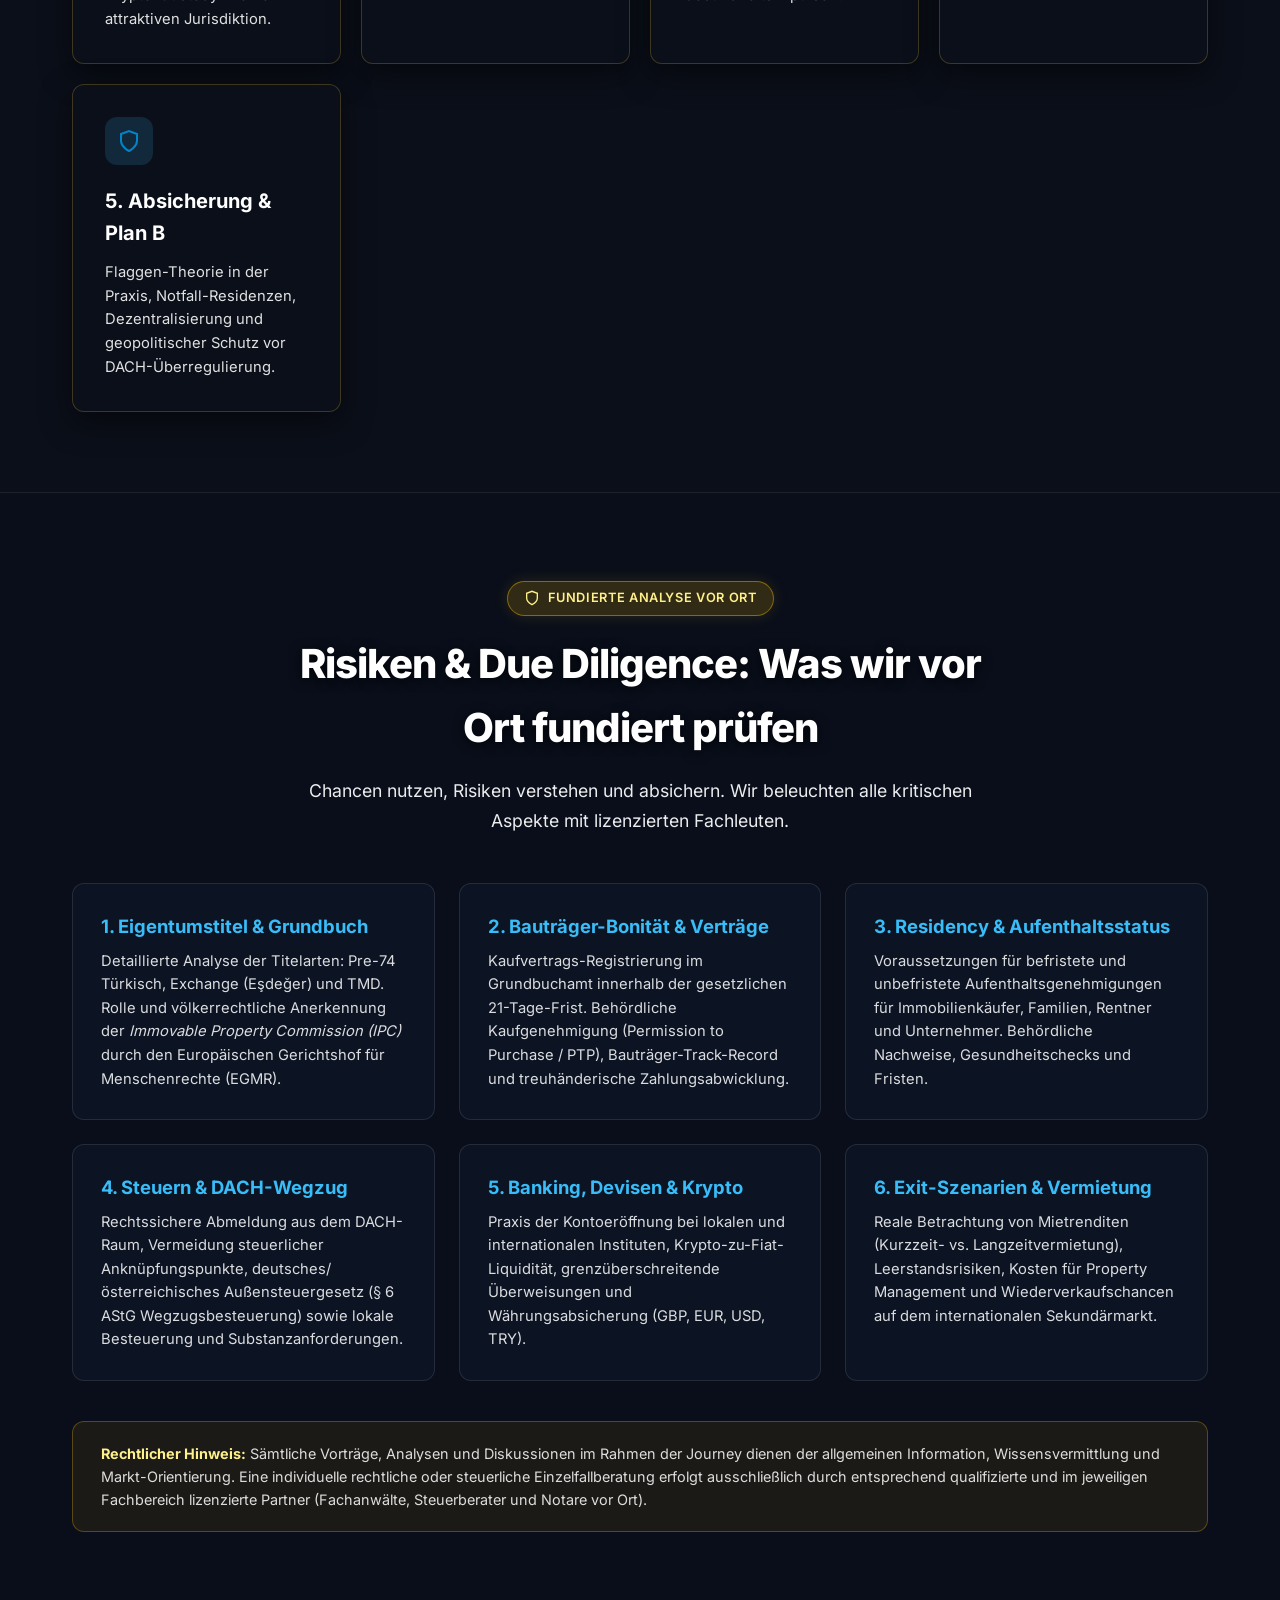
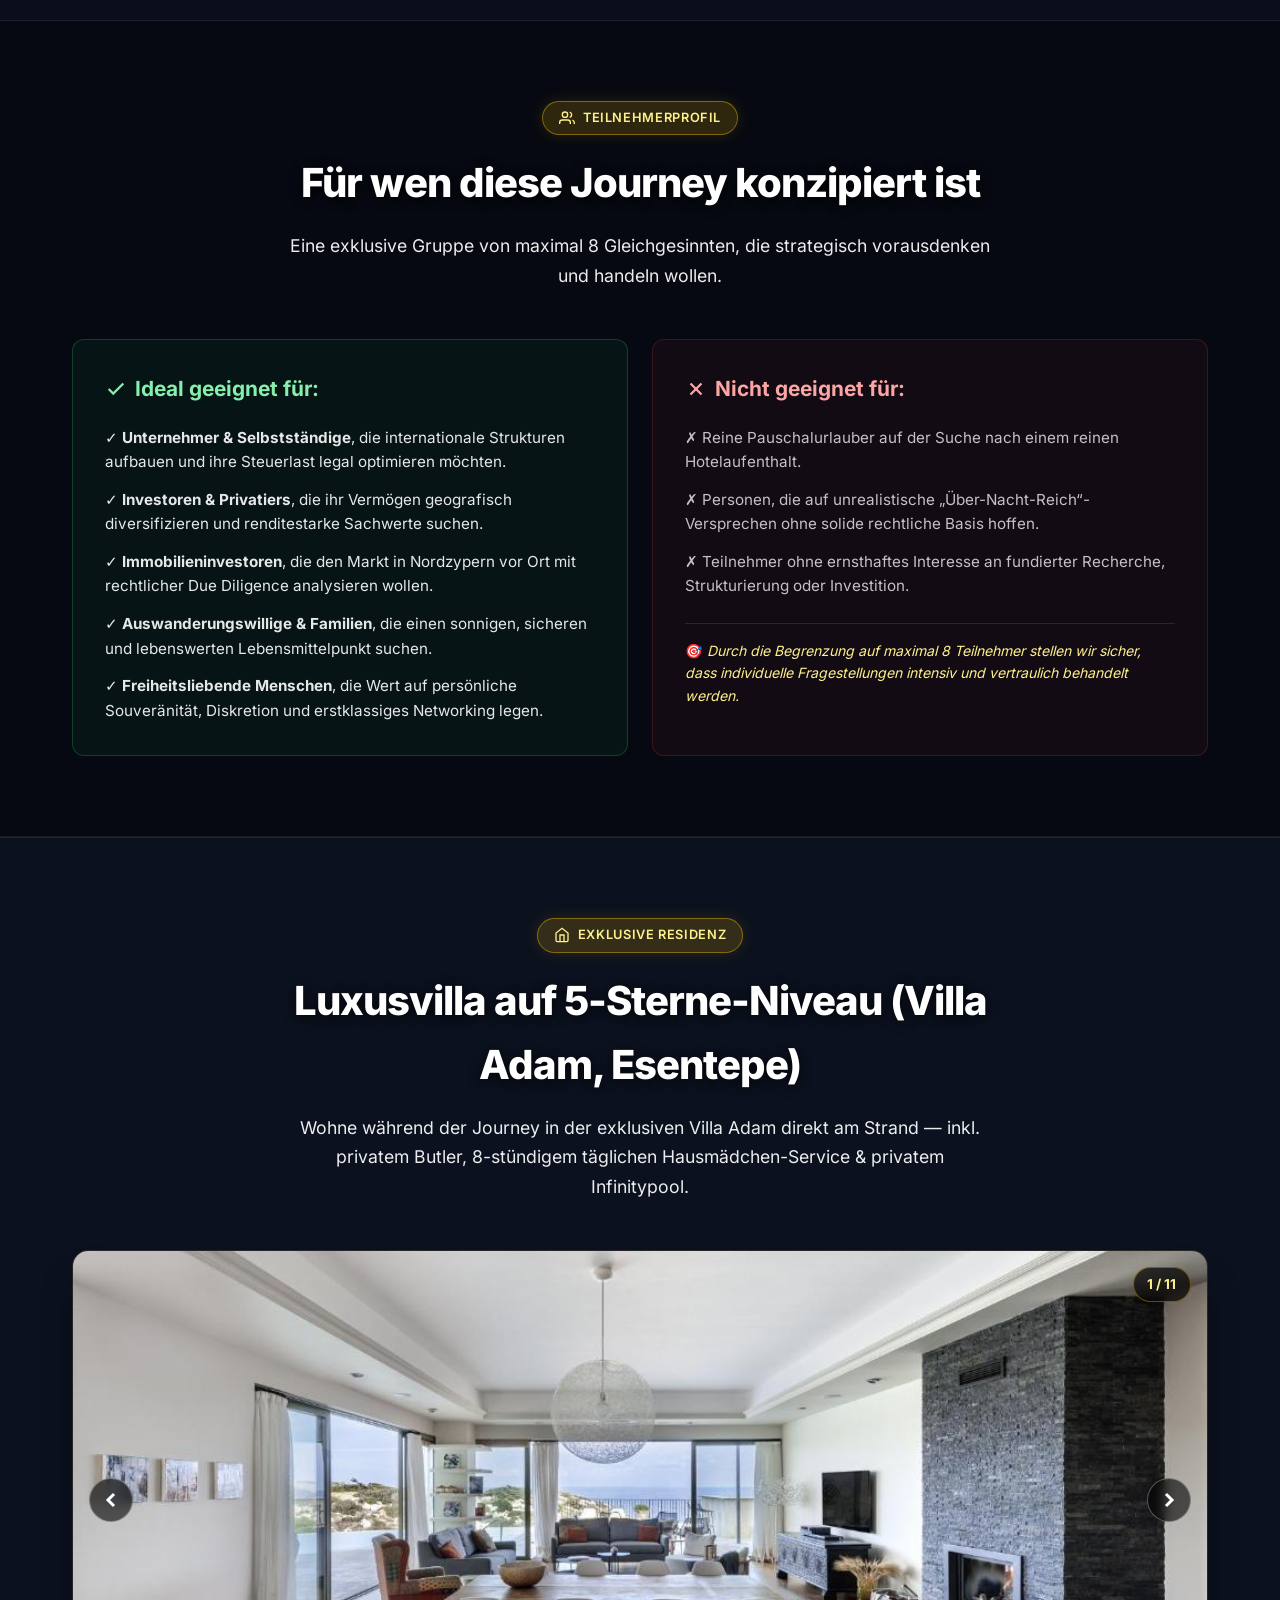
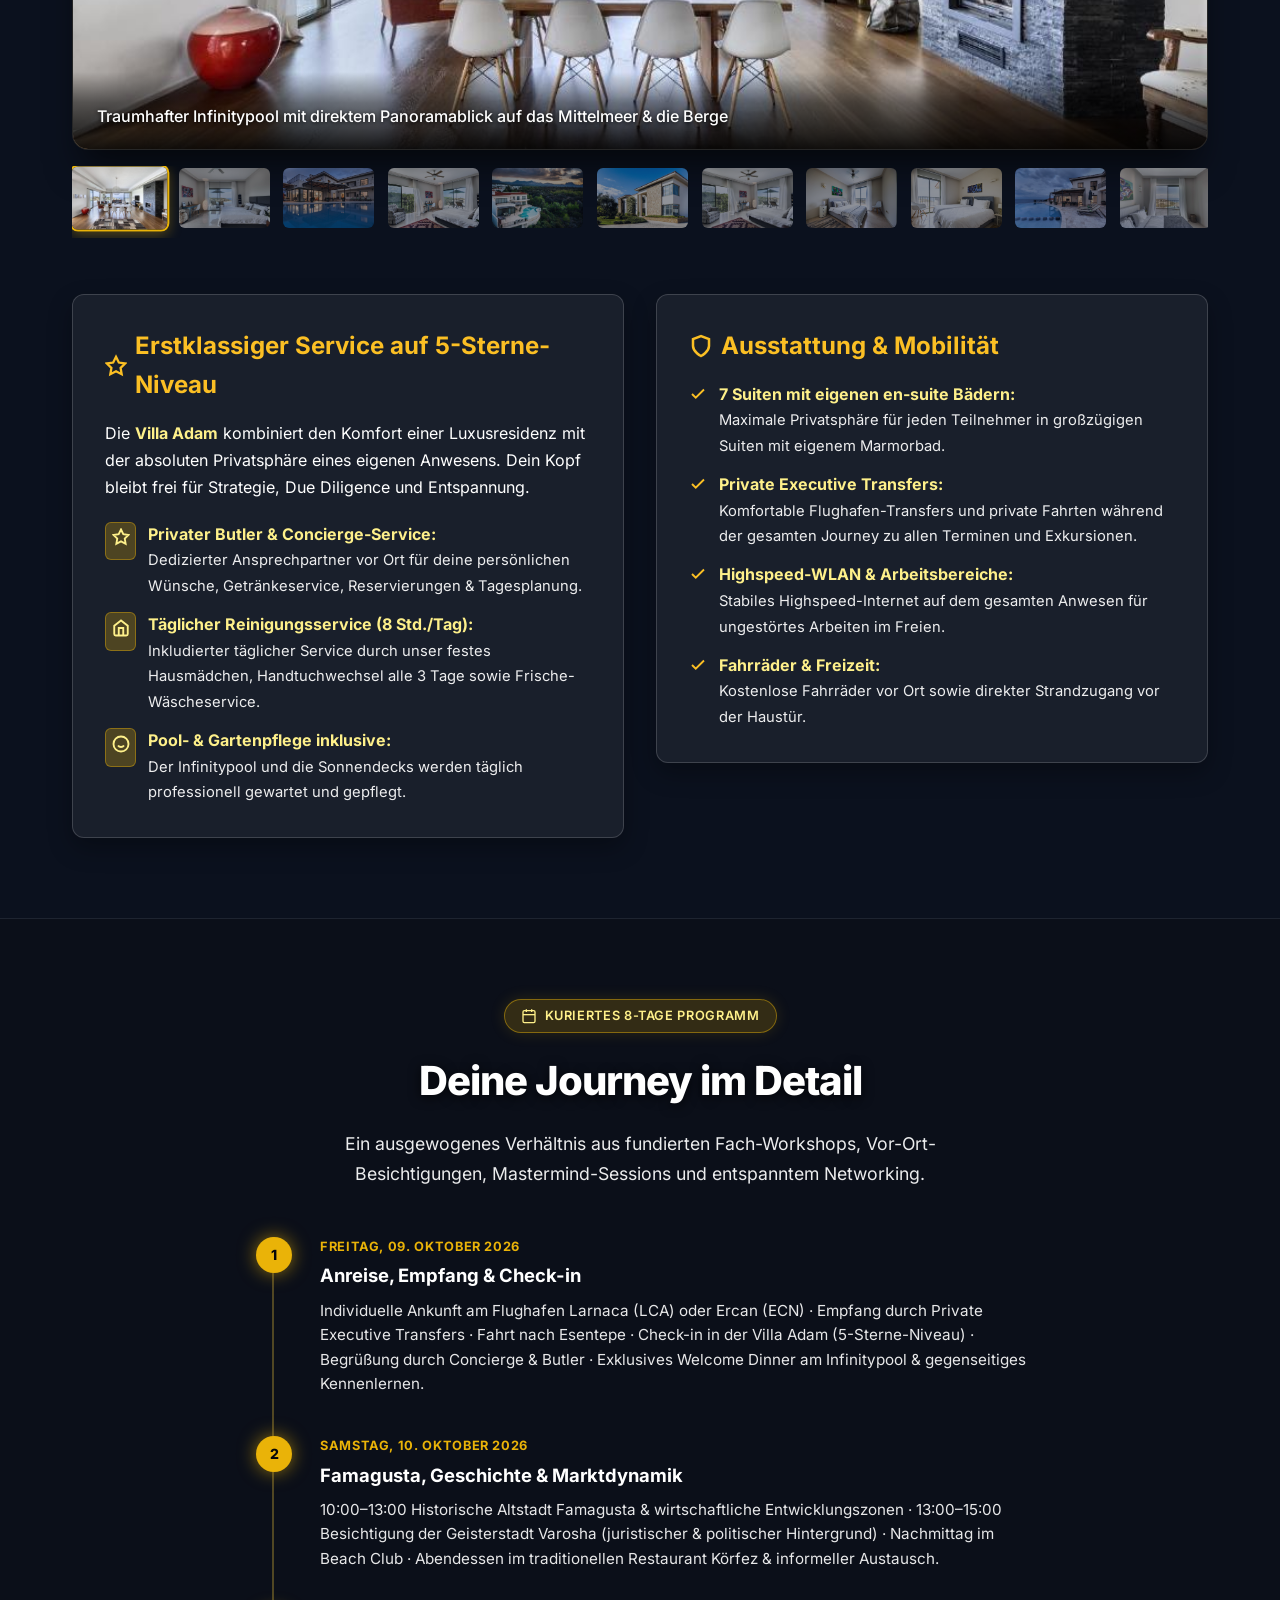
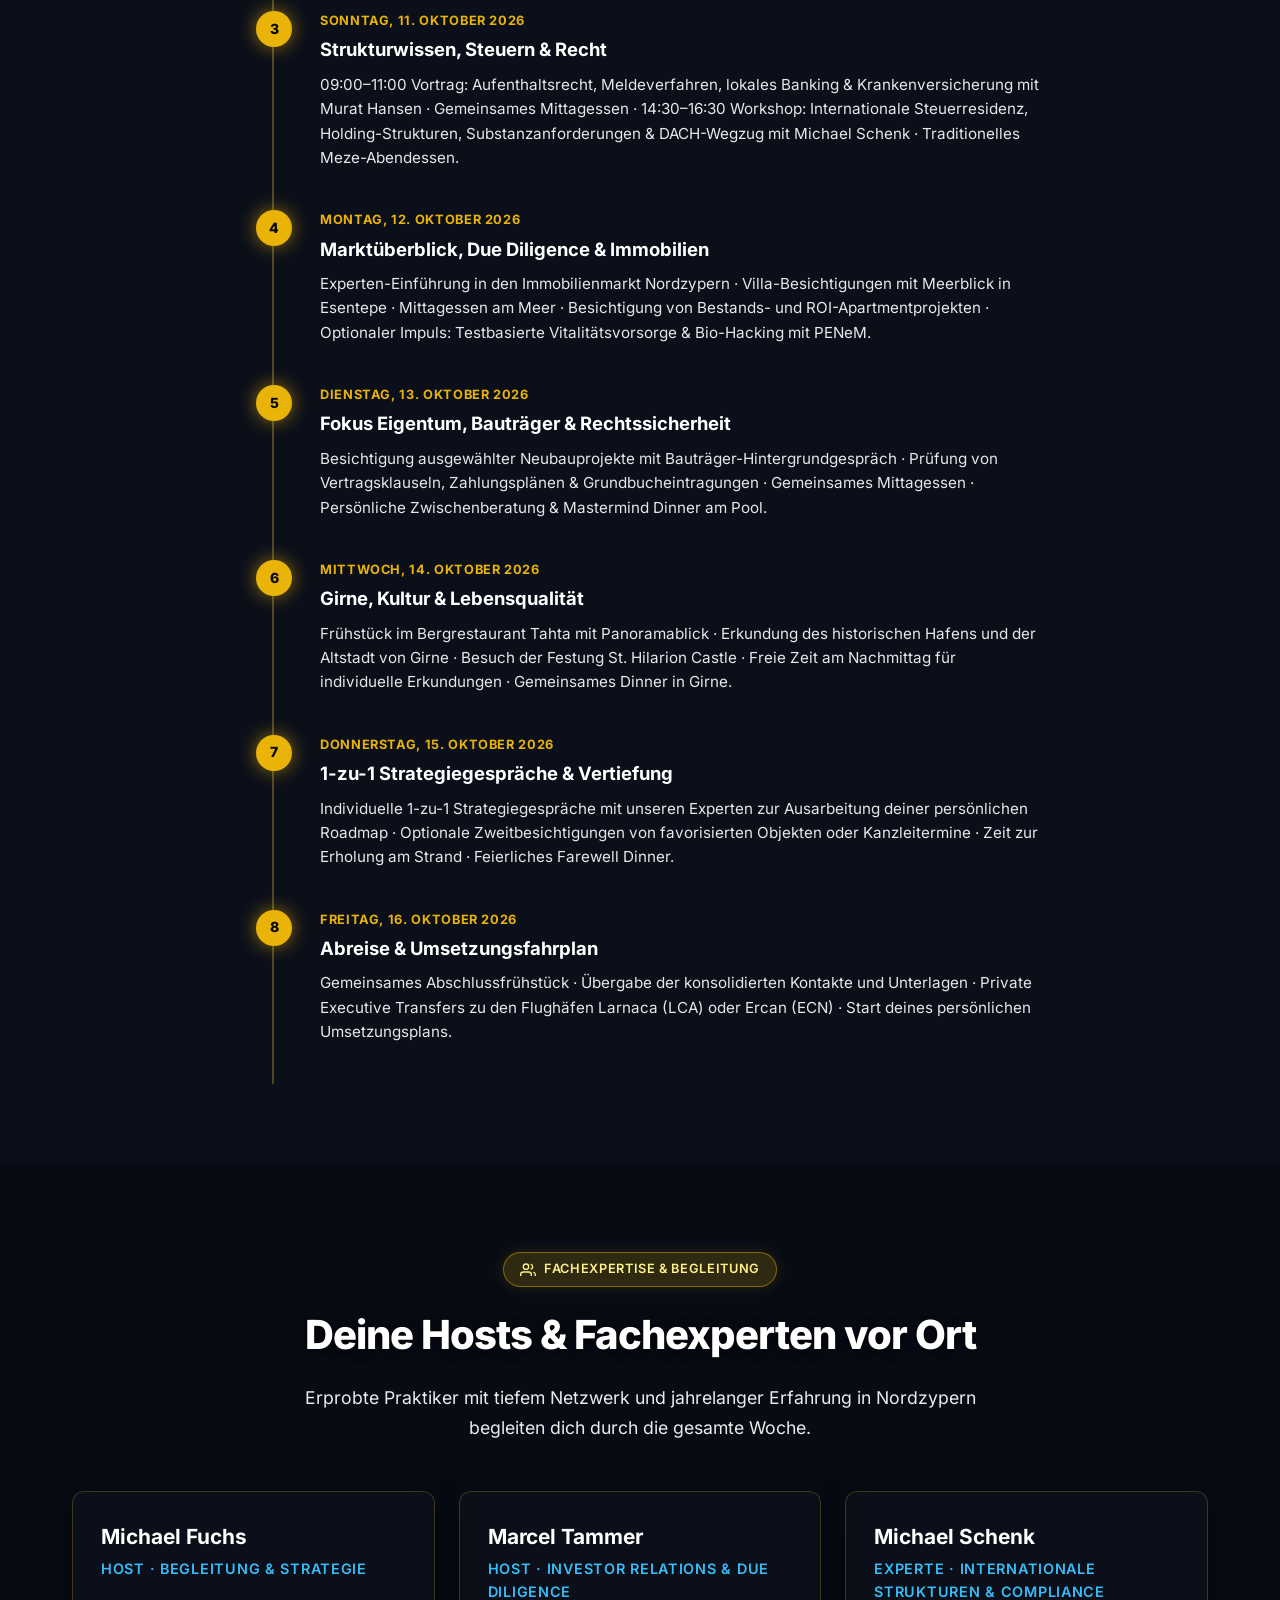
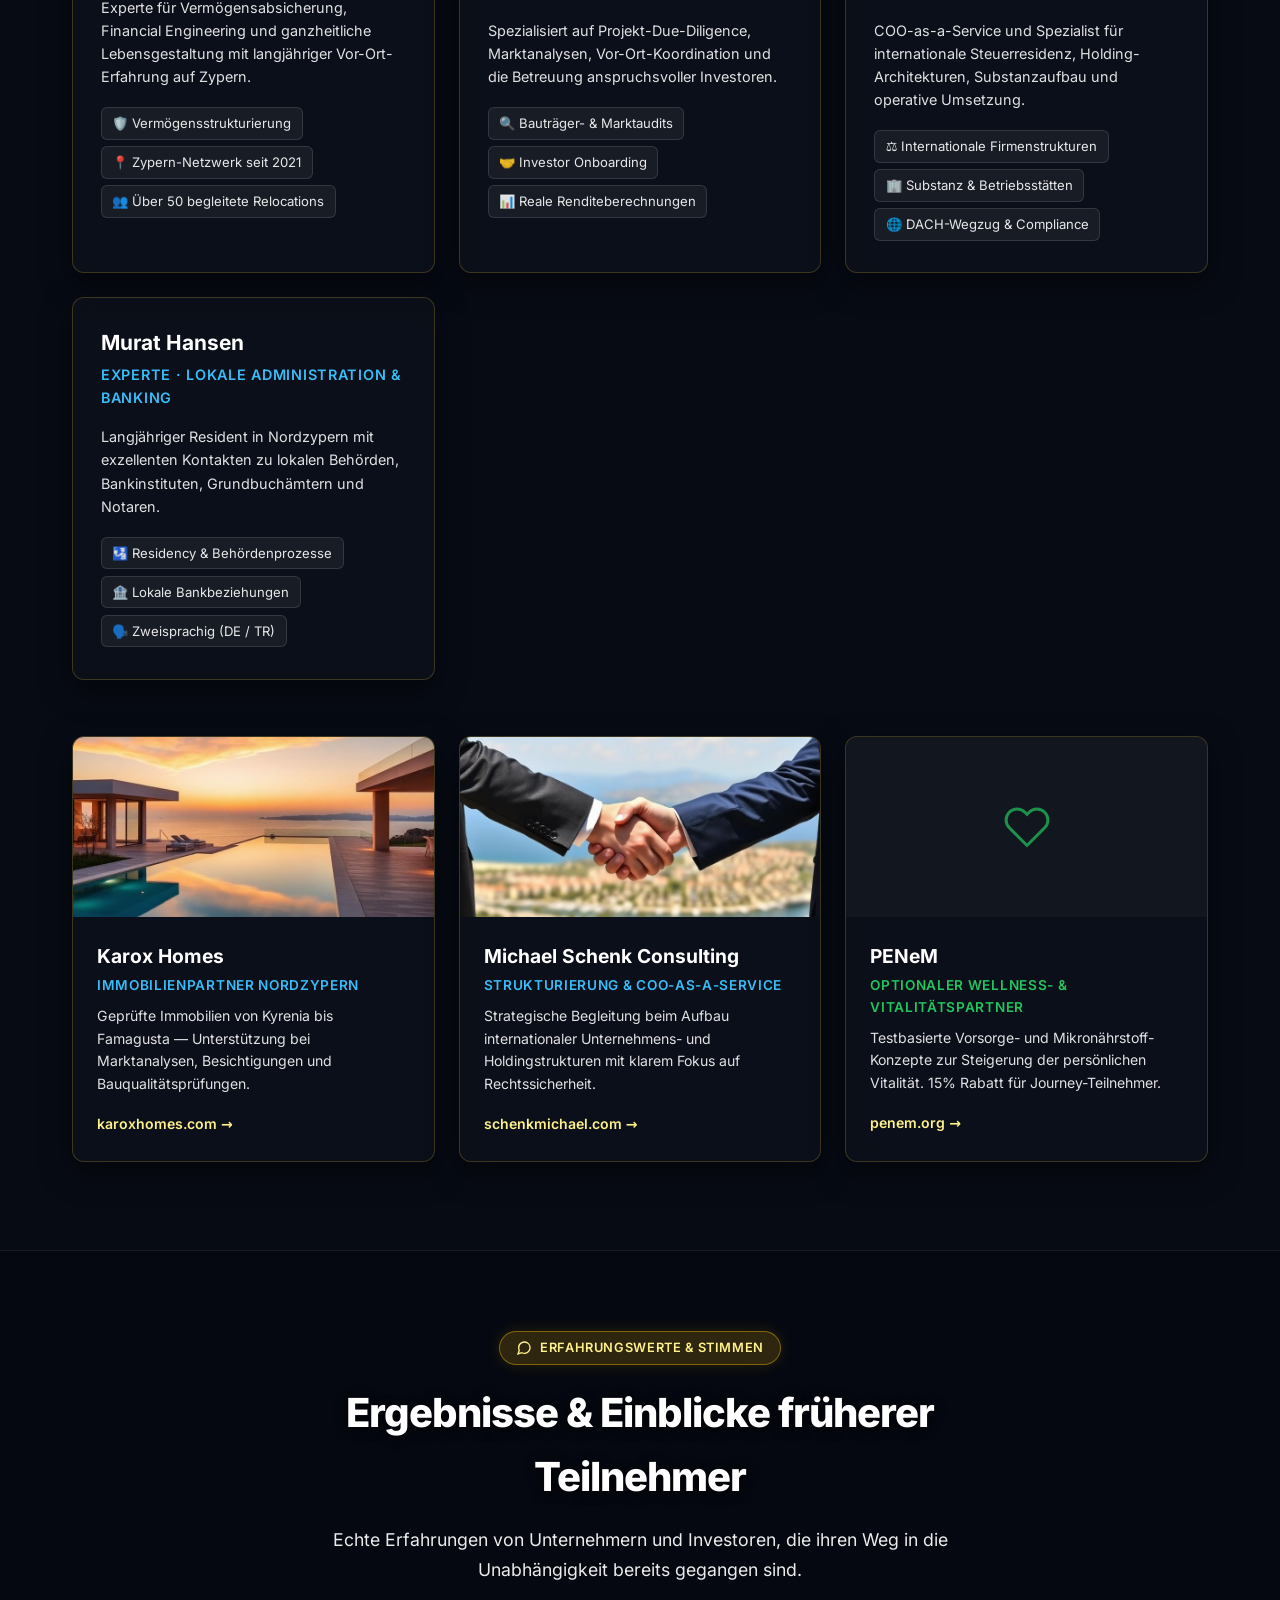
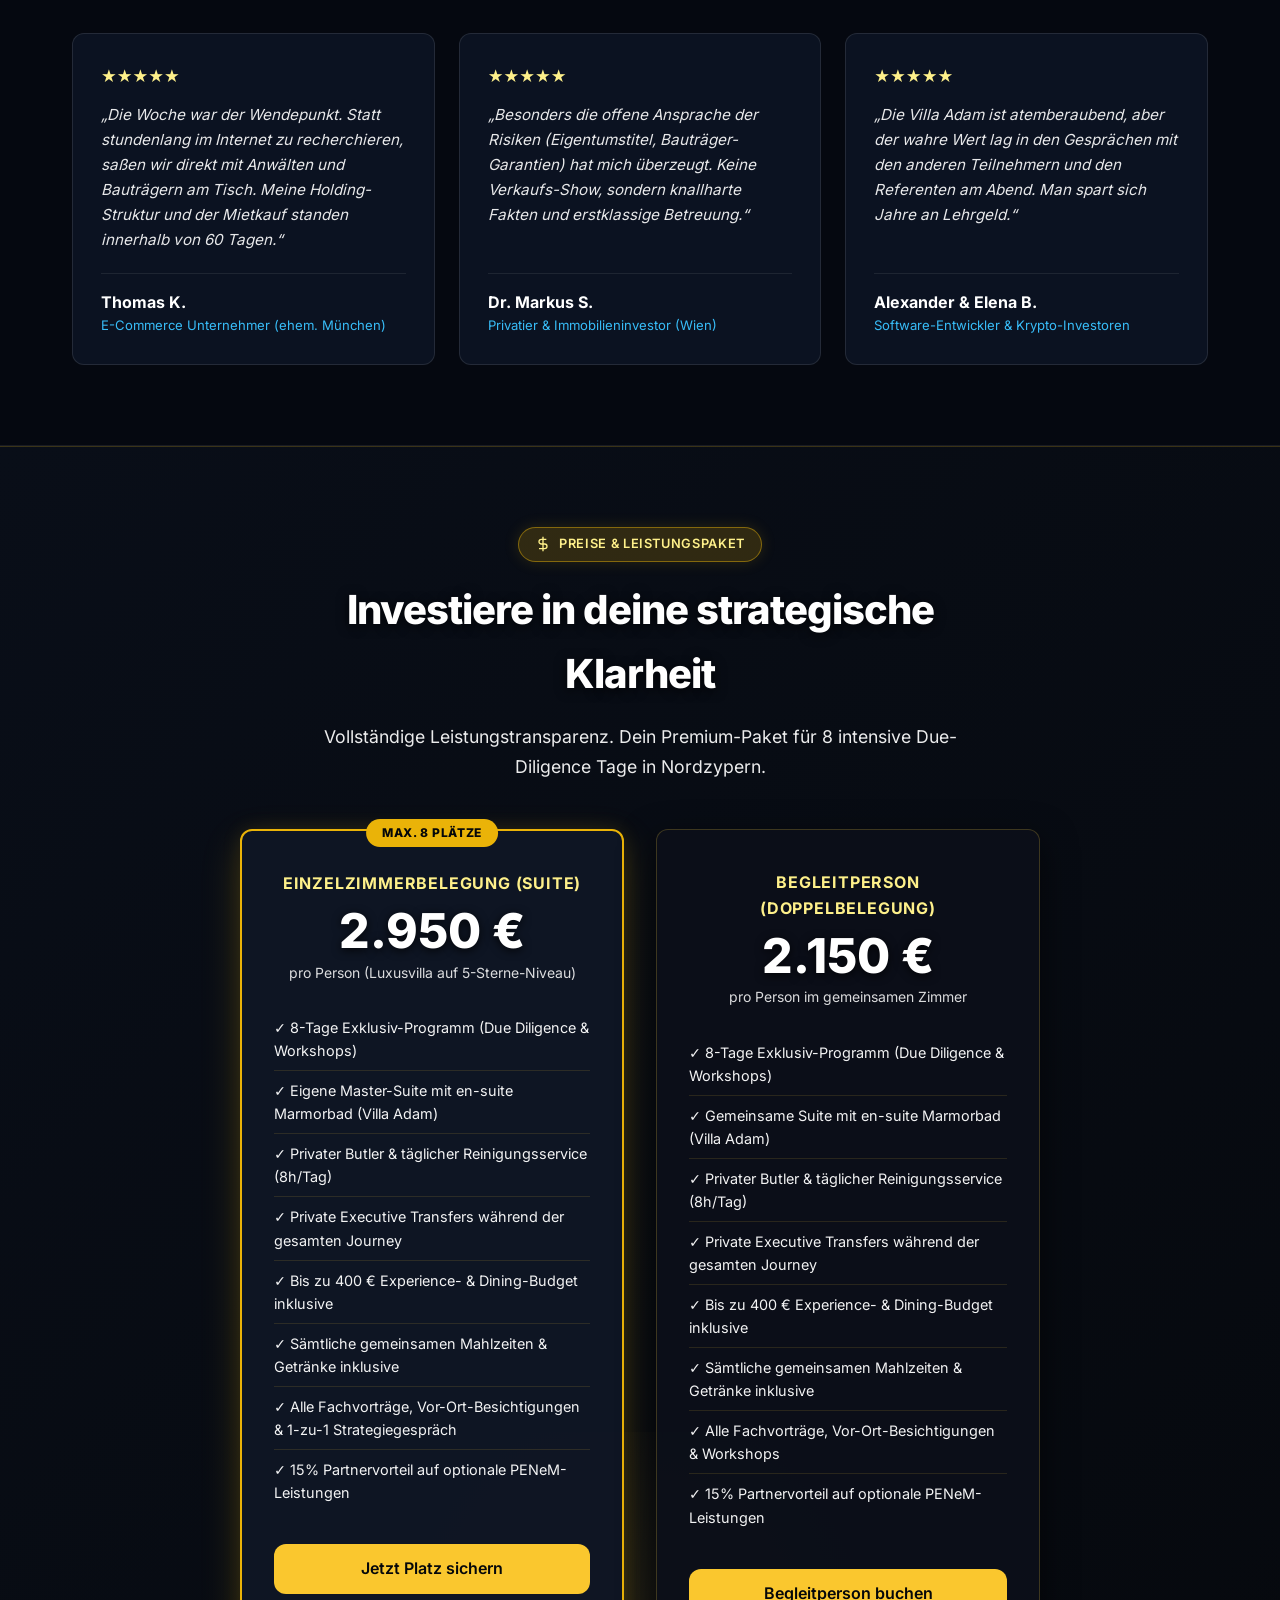
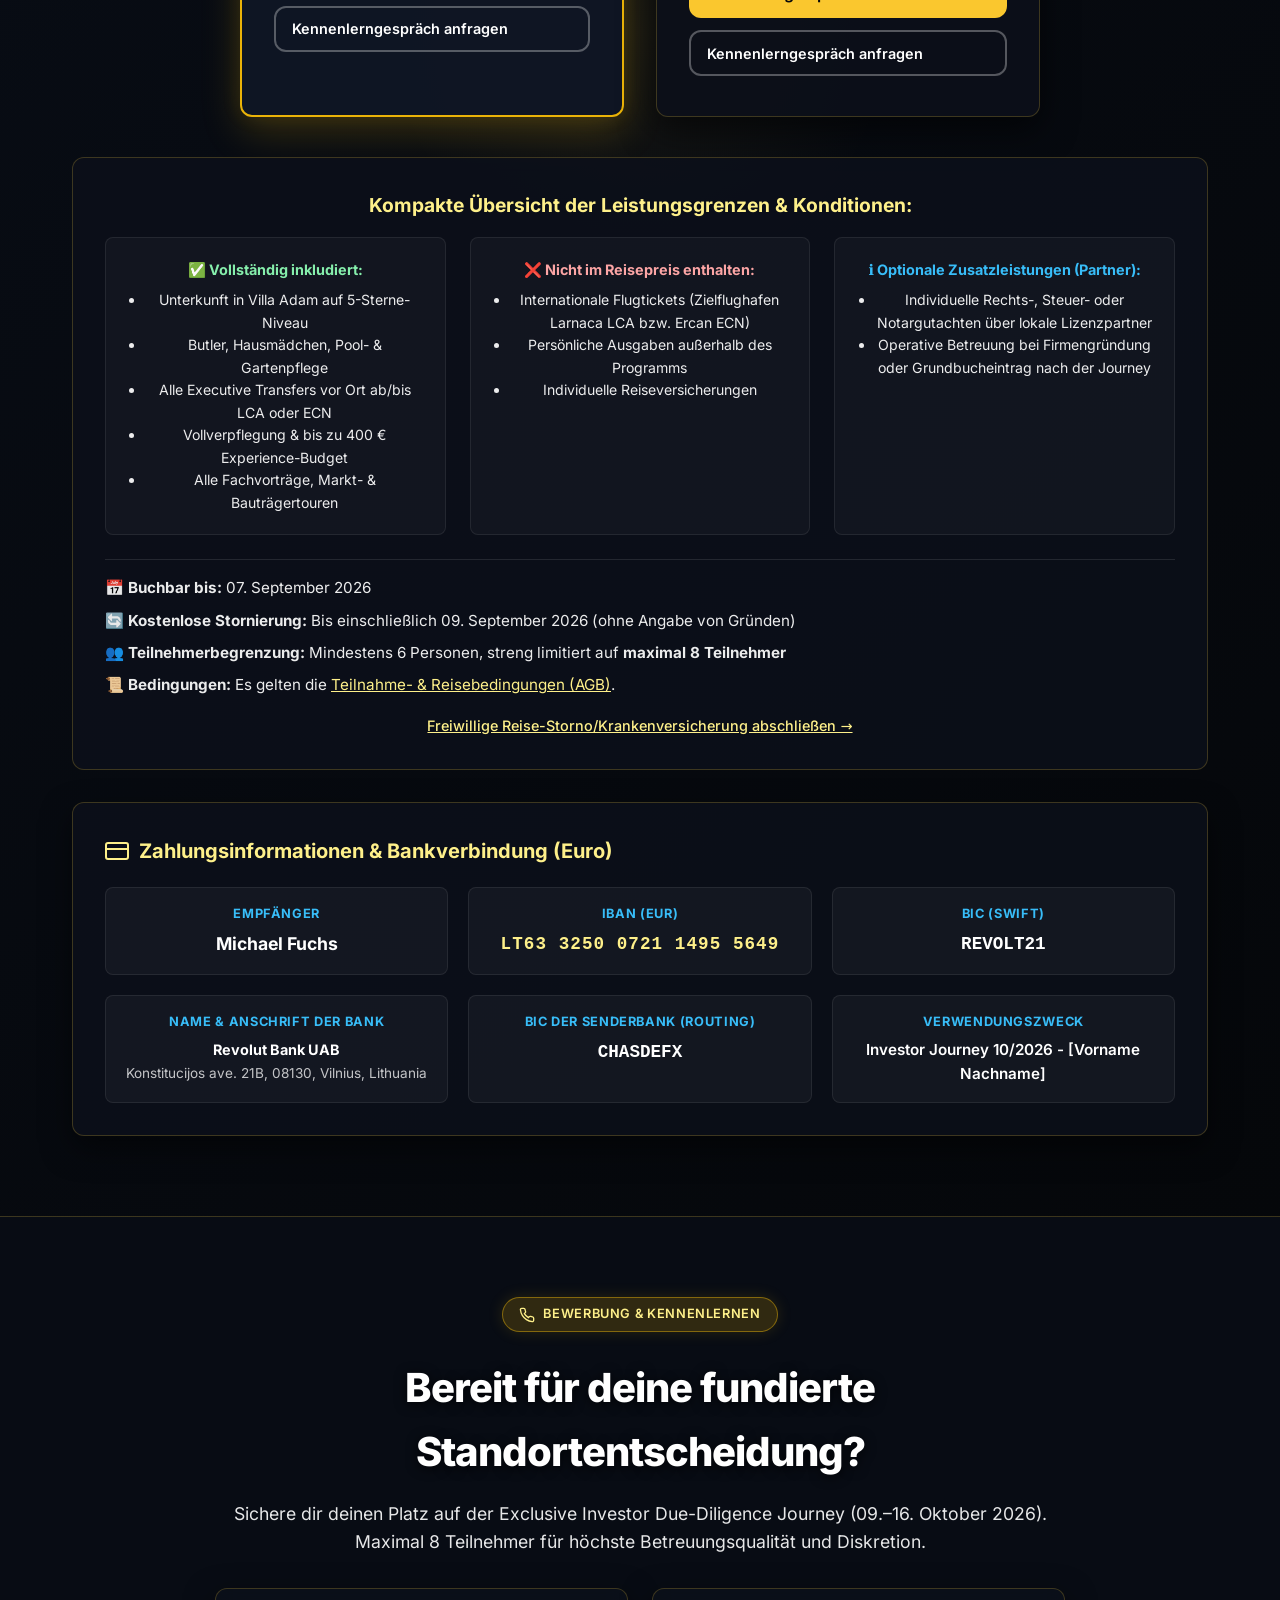
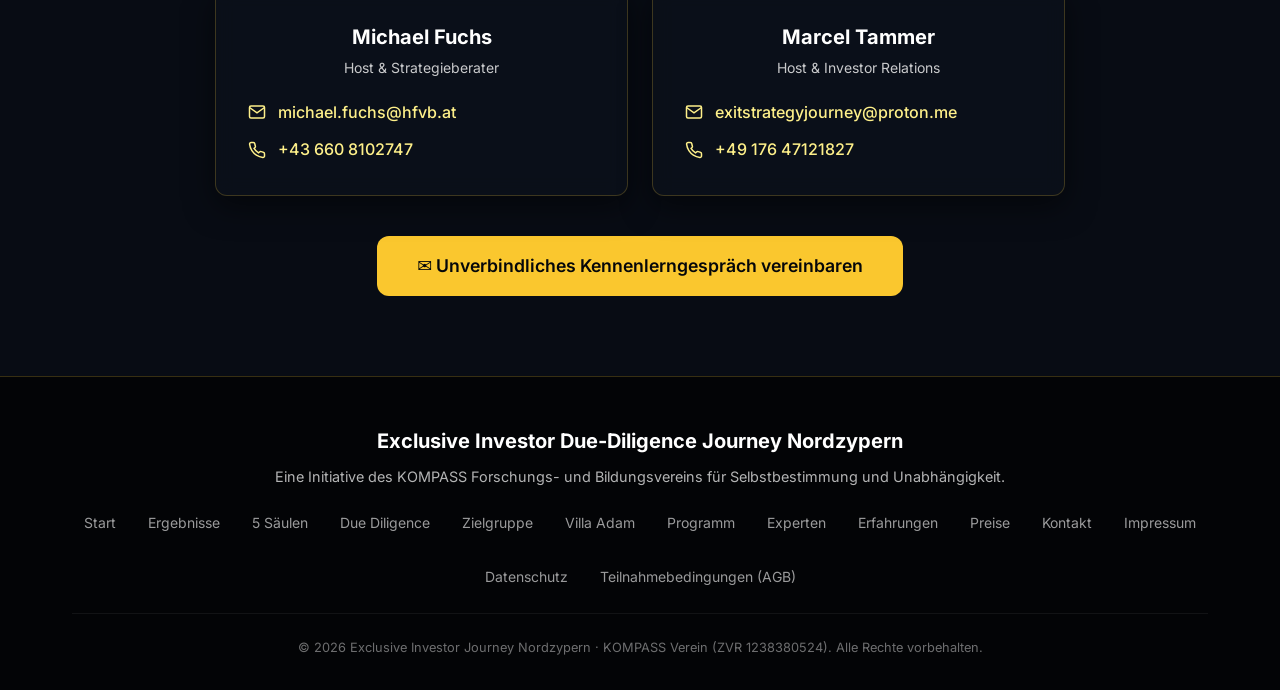
==== commit c3fb4123: "feat(meta-admin): enable Meta-Admin SDK on all legal and info subpages (impressum, agb, datenschutz)" ====
--- a/index.html
+++ b/index.html
@@ -1136,5 +1136,7 @@
 });
 </script>
 
+  <!-- Meta-Admin SDK -->
+  <script src="meta-admin-sdk.js"></script>
 </body>
 </html>
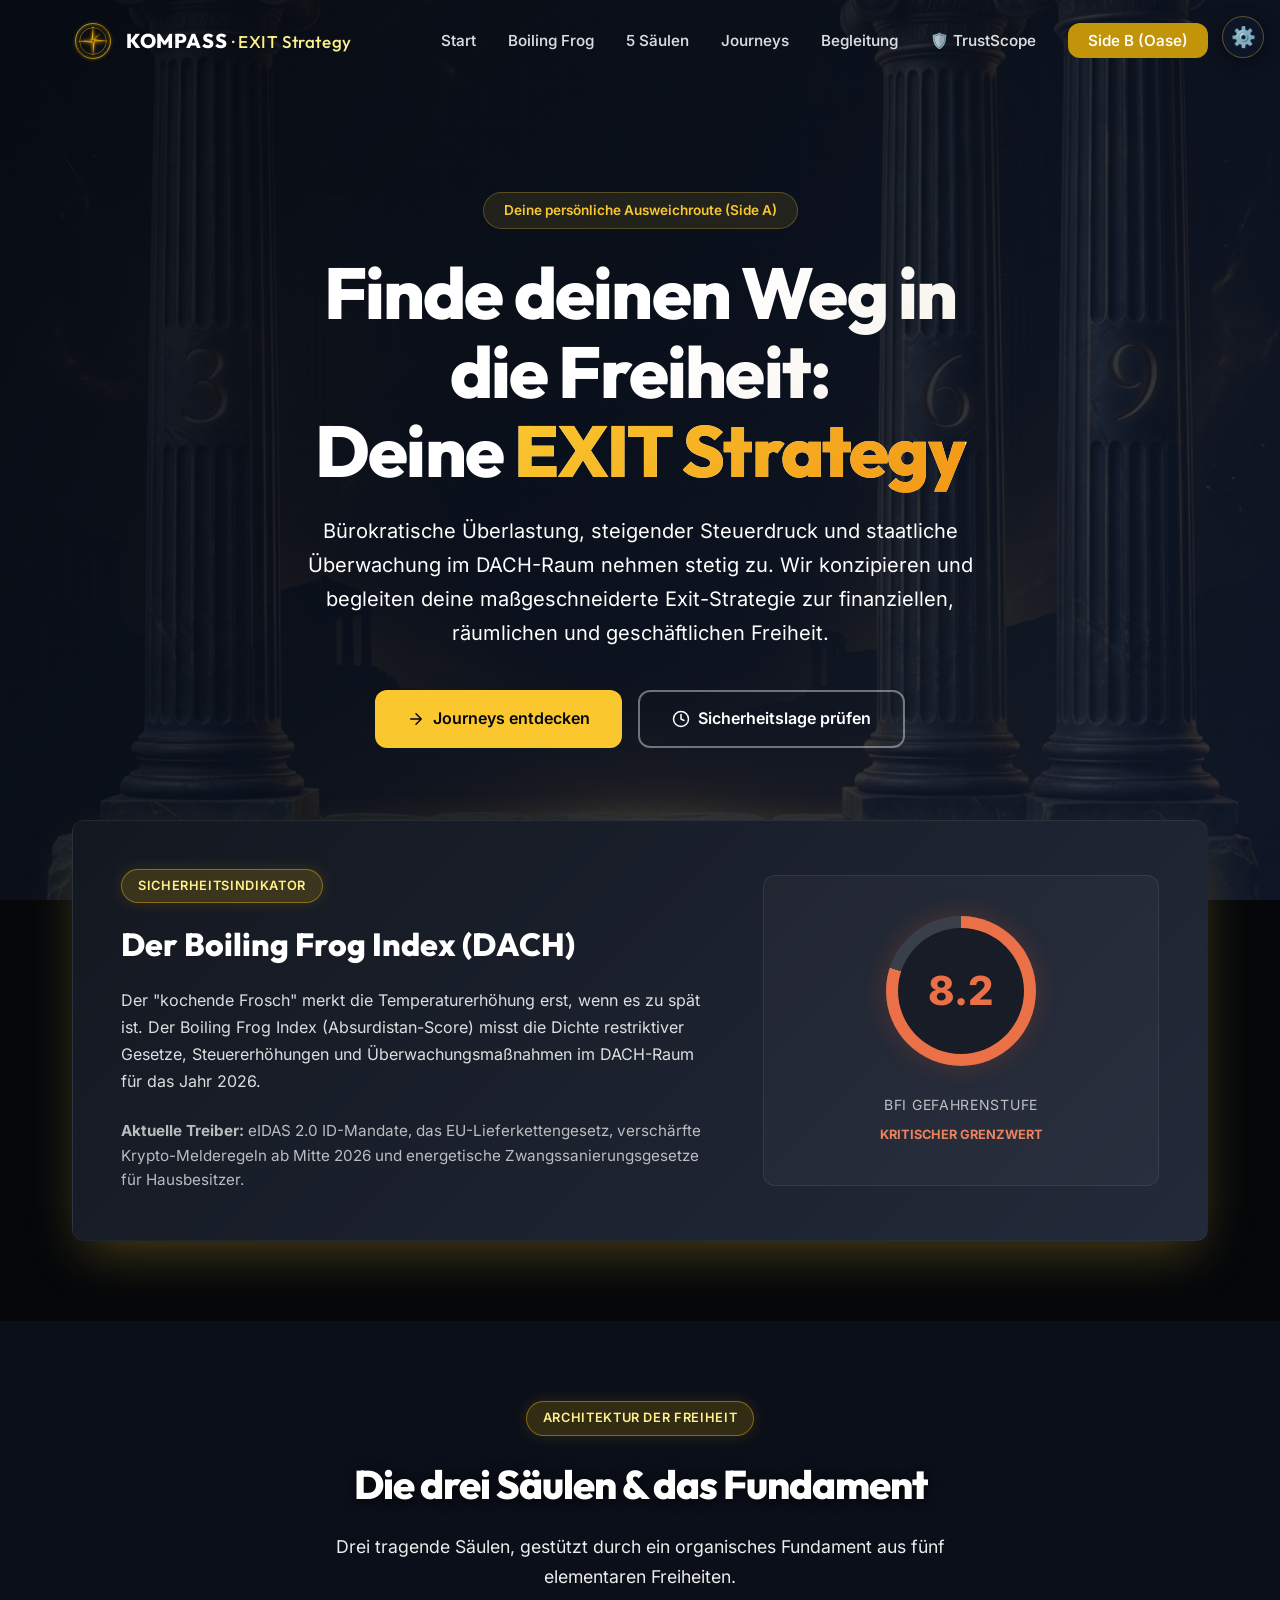
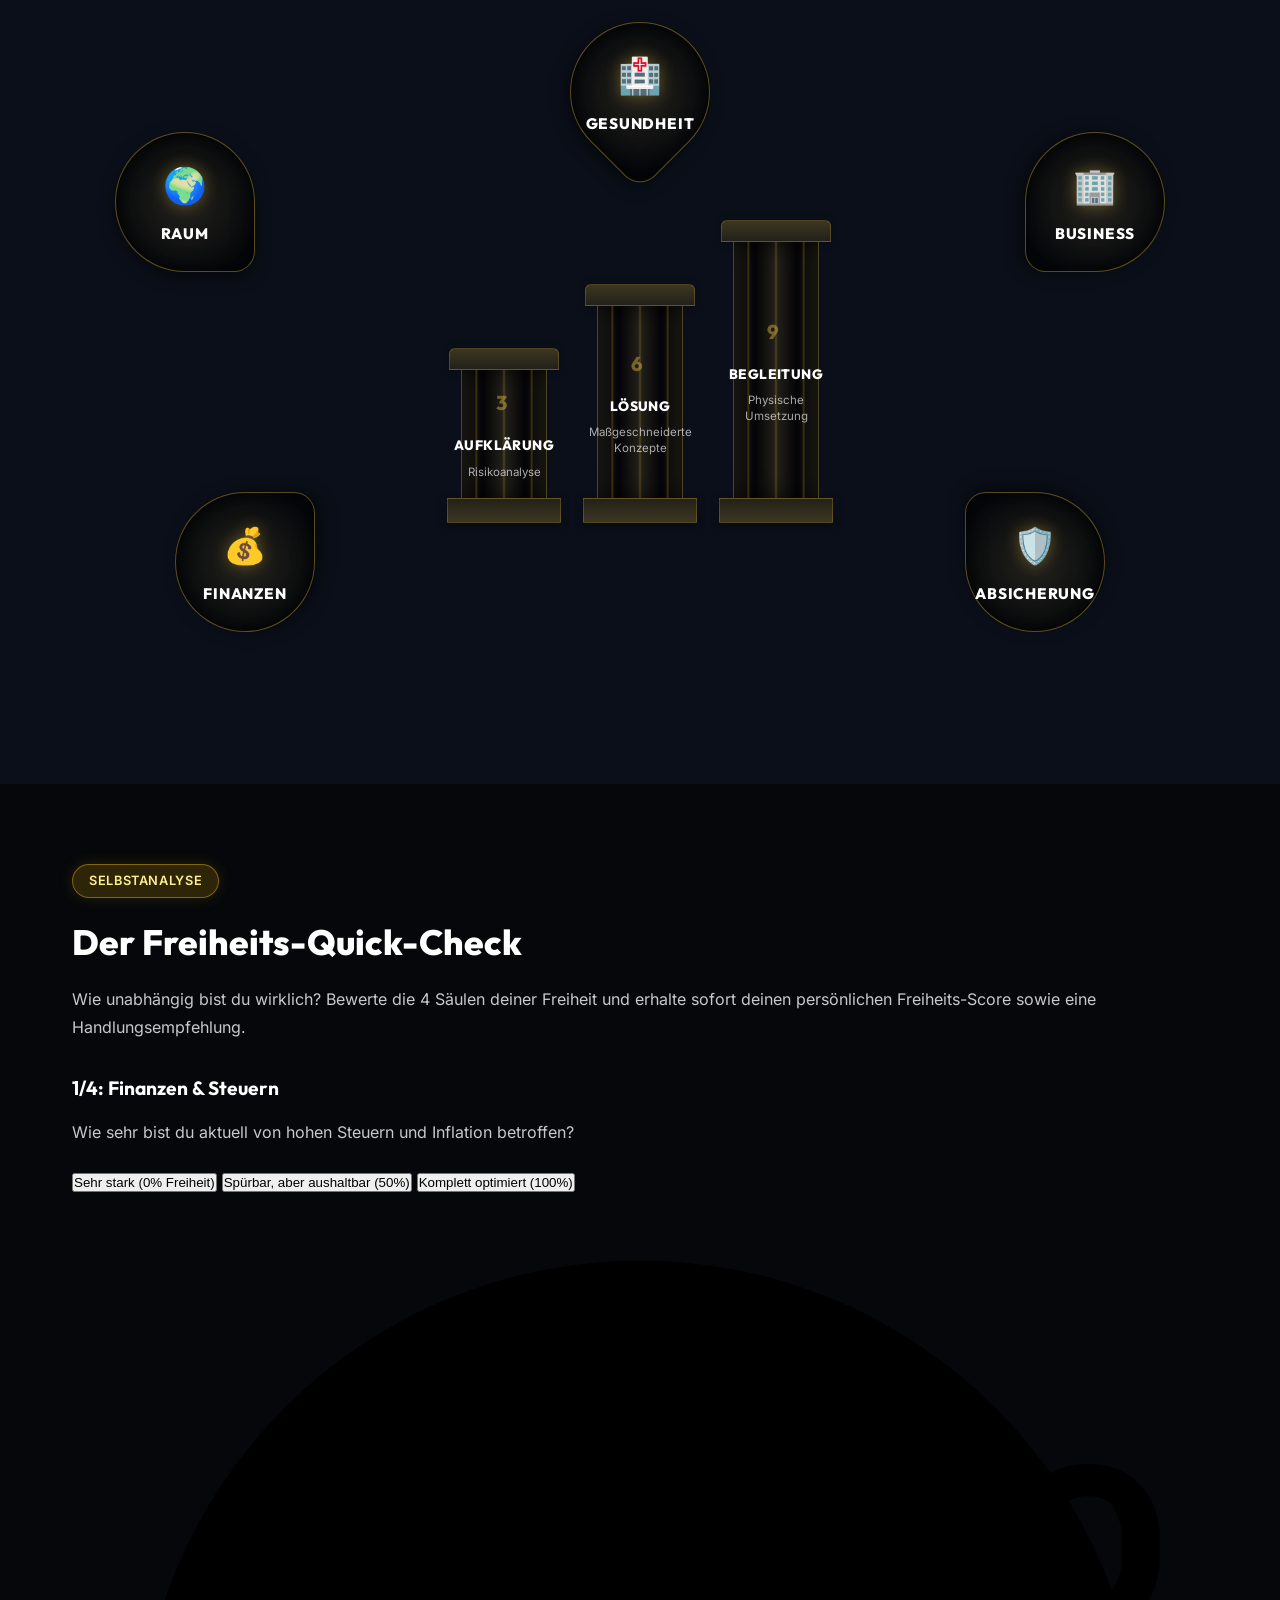
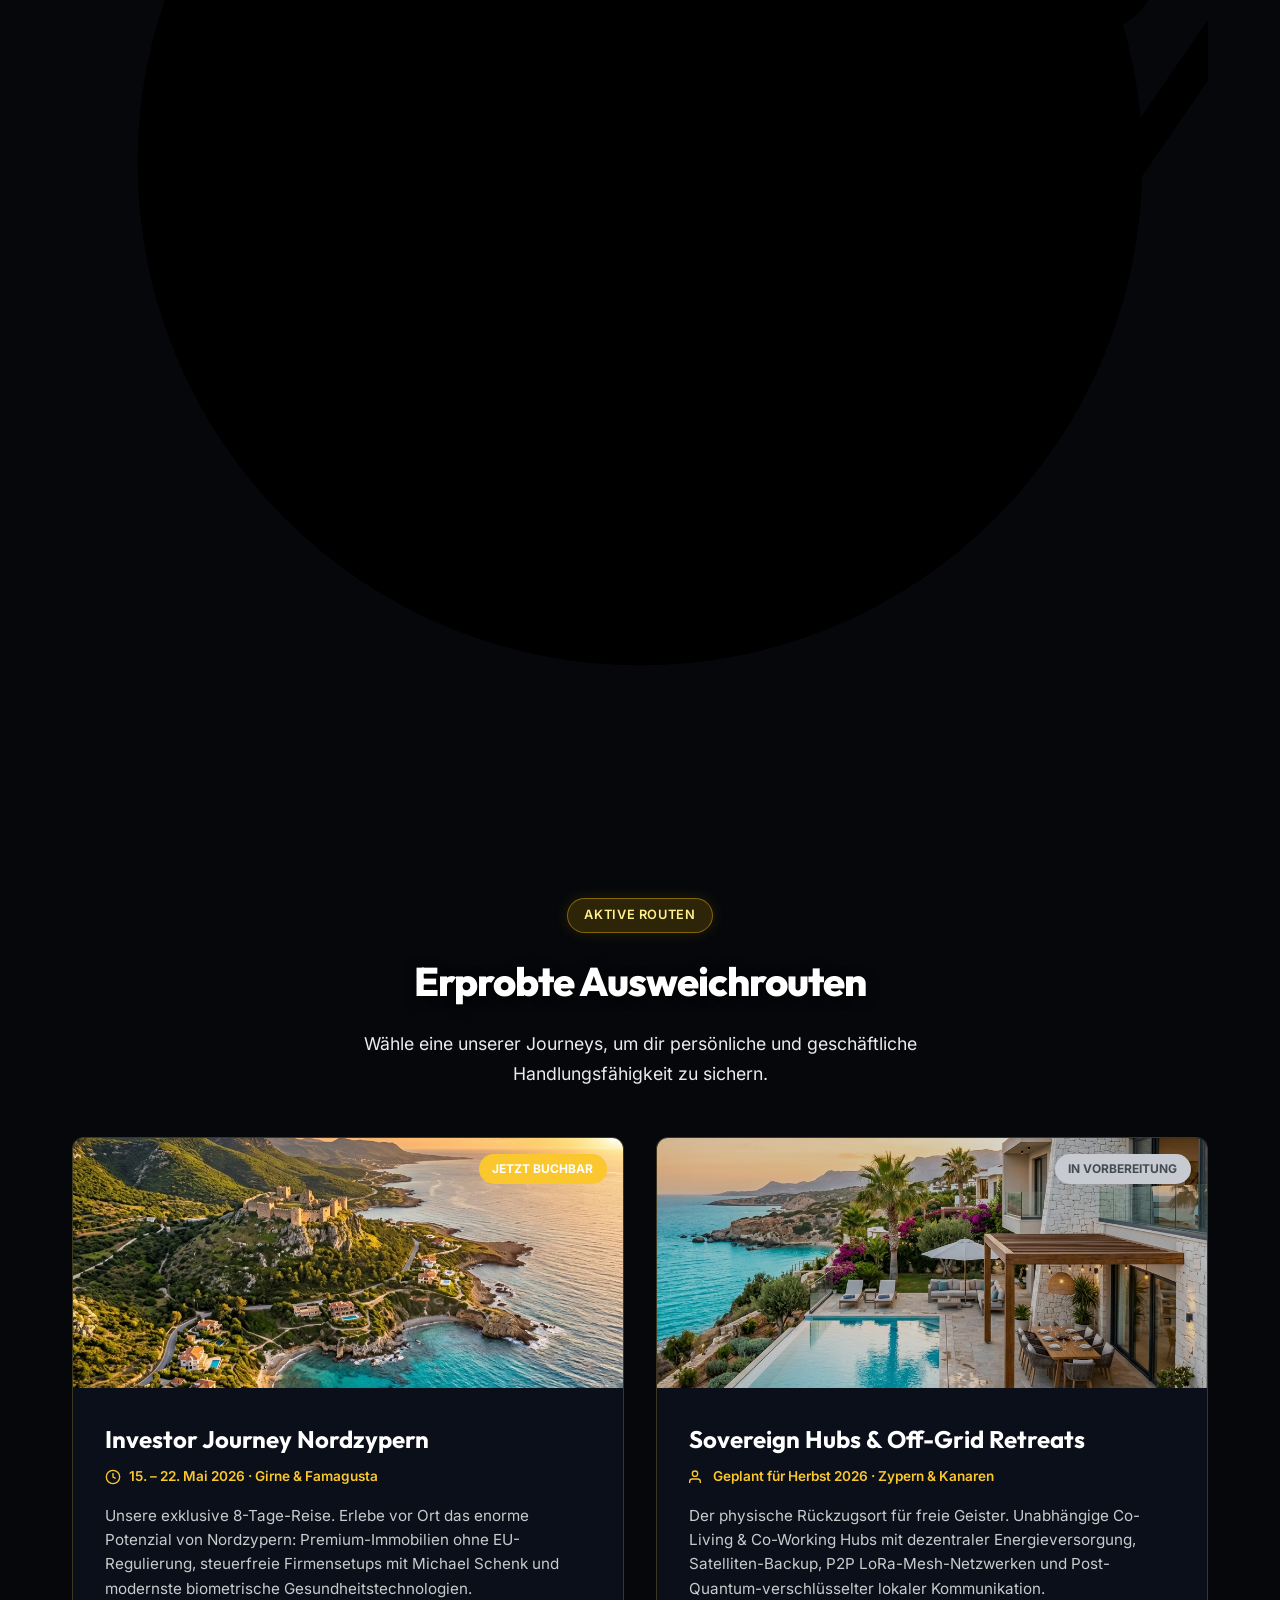
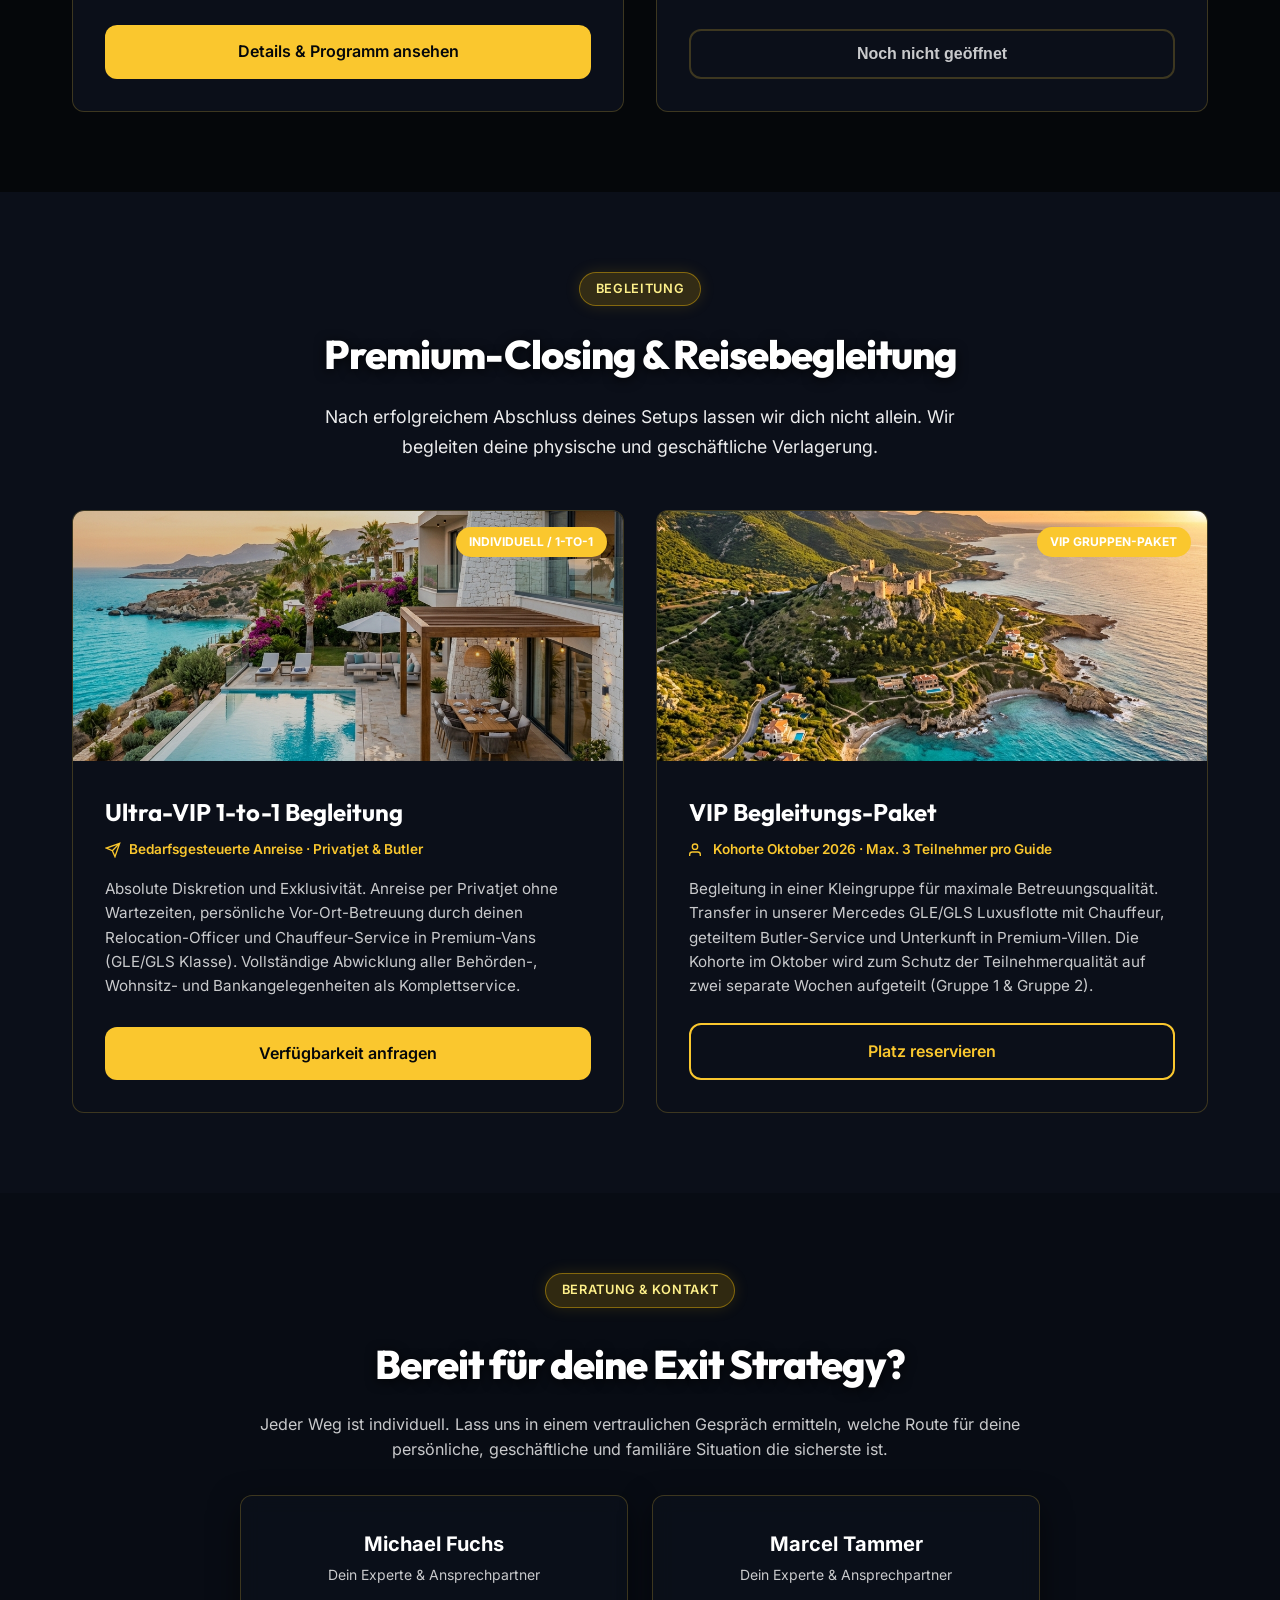
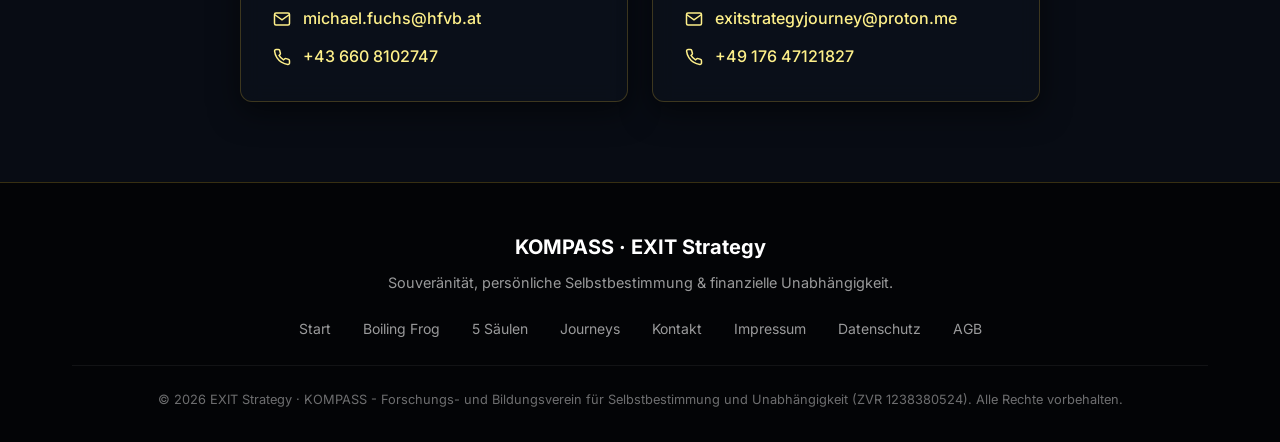
==== commit 8aed9b1e: "feat(journey): sync latest journey, journey2, journey-agb2 and assets" ====
--- a/index.html
+++ b/index.html
@@ -3,1138 +3,675 @@
 <head>
   <meta charset="UTF-8">
   <meta name="viewport" content="width=device-width, initial-scale=1.0">
-  <title>Exclusive Investor Due-Diligence Journey Nordzypern | 09.–16. Oktober 2026</title>
-  <meta name="description" content="8 Tage. Eine persönliche Standortstrategie. Direkter Zugang zu Experten, Projekten und Entscheidern. Nordzypern als Investor fundiert prüfen. Max. 8 Teilnehmer.">
-  <meta name="author" content="Investor Journey Nordzypern — KOMPASS Verein">
-  <meta name="keywords" content="Nordzypern, Investor Journey, Due Diligence, Immobilien, Steuerresidenz, Firmenstrukturierung, Auswandern, Relocation, Villa Adam">
-  <meta property="og:title" content="Exclusive Investor Due-Diligence Journey Nordzypern">
-  <meta property="og:description" content="Keine Verkaufsreise. Eine fundierte Due-Diligence Journey – Chancen, Risiken und konkrete Optionen vor Ort prüfen. 09.–16. Oktober 2026.">
+  <title>EXIT Strategy — Deine Reise in die persönliche & finanzielle Freiheit (Side A)</title>
+  <meta name="description" content="Souveräne Exit-Strategien für Unternehmer, Privatiers und Bürger. Schutz vor bürokratischer Überlastung und Steuerdruck im DACH-Raum.">
+  <meta name="author" content="EXIT Strategy">
+  <meta name="keywords" content="Exit Strategy, Auswandern, Steueroptimierung, Zypern, Nordzypern, Vermögensschutz, Freiheit">
+  <meta property="og:title" content="EXIT Strategy — Wege zur Souveränität">
+  <meta property="og:description" content="Souveräne Exit-Strategien für Unternehmer, Privatiers und Bürger. Finde deinen Weg in die Freiheit.">
   <meta property="og:type" content="website">
-  <meta property="og:image" content="assets/cyprus-hero-CTZoR_S4.jpg">
+  <meta property="og:image" content="assets/exit_strategy_hero_bg_a.png">
   <link rel="stylesheet" href="style.css">
+  <link rel="stylesheet" href="libs/fonts/fonts.css"><!-- F2: selbst ausgeliefert, keine Anfrage an Google -->
   <style>
-    /* Custom Journey Enhancements */
-    .hero-badge-highlight {
-      background: rgba(234, 179, 8, 0.2);
-      border: 1px solid rgba(234, 179, 8, 0.5);
-      color: #fef08a;
-      box-shadow: 0 0 20px rgba(234, 179, 8, 0.15);
-    }
-    .outcome-card {
-      background: rgba(12, 18, 32, 0.85);
-      border: 1px solid rgba(212, 175, 55, 0.22);
-      border-radius: 12px;
-      padding: 1.75rem;
-      transition: all 0.3s ease;
-      box-shadow: 0 10px 25px rgba(0,0,0,0.3);
-    }
-    .outcome-card:hover {
-      transform: translateY(-4px);
-      border-color: rgba(212, 175, 55, 0.5);
-      box-shadow: 0 15px 35px rgba(212, 175, 55, 0.12);
-    }
-    .outcome-number {
-      display: inline-flex;
+    body {
+      font-family: 'Inter', sans-serif;
+    }
+    h1, h2, h3, h4, .logo {
+      font-family: 'Outfit', sans-serif;
+    }
+    .hero {
+      position: relative;
+      min-height: 100vh;
+      display: flex;
+      flex-direction: column;
       align-items: center;
-      justify-content: center;
-      width: 32px;
-      height: 32px;
-      border-radius: 8px;
-      background: rgba(234, 179, 8, 0.2);
-      color: #fef08a;
+      justify-content: flex-start;
+      text-align: center;
+      color: var(--primary-fg);
+      overflow: hidden;
+      padding: 120px 1.5rem 80px;
+    }
+    .hero-content {
+      position: relative;
+      z-index: 2;
+      max-width: 800px;
+      margin: auto 0;
+    }
+    .hero-bg {
+      position: absolute;
+      top: 50%;
+      left: 50%;
+      min-width: 100%;
+      min-height: 100%;
+      width: auto;
+      height: auto;
+      transform: translate(-50%, -50%);
+      object-fit: cover;
+      z-index: 0;
+    }
+    .hero-overlay {
+      position: absolute;
+      inset: 0;
+      background: linear-gradient(135deg, hsla(220, 45%, 5%, 0.95) 0%, hsla(220, 45%, 12%, 0.8) 100%);
+      z-index: 1;
+    }
+    .grid-bg {
+      position: absolute;
+      inset: 0;
+      background-image: linear-gradient(rgba(255, 255, 255, 0.03) 1px, transparent 1px),
+                        linear-gradient(90deg, rgba(255, 255, 255, 0.03) 1px, transparent 1px);
+      background-size: 40px 40px;
+      z-index: 1;
+    }
+    .glow-dot {
+      position: absolute;
+      width: 300px;
+      height: 300px;
+      border-radius: 50%;
+      background: radial-gradient(circle, rgba(212, 175, 55, 0.15) 0%, transparent 70%);
+      filter: blur(40px);
+      z-index: 1;
+      animation: floatGlow 12s infinite alternate ease-in-out;
+    }
+    .glow-dot-1 { top: 20%; left: 10%; }
+    .glow-dot-2 { bottom: 10%; right: 10%; animation-delay: -6s; }
+
+    @keyframes floatGlow {
+      0% { transform: translateY(0) scale(1); }
+      100% { transform: translateY(-40px) scale(1.15); }
+    }
+    .pill {
+      background: rgba(212, 175, 55, 0.12);
+      border: 1px solid rgba(212, 175, 55, 0.3);
+      color: var(--secondary);
+      font-size: 0.85rem;
+      font-weight: 600;
+      padding: 0.4rem 1.25rem;
+      border-radius: 9999px;
+      display: inline-block;
+      margin-bottom: 1.5rem;
+    }
+    .headline-main {
+      font-size: clamp(2.5rem, 6vw, 4.25rem);
       font-weight: 800;
-      font-size: 0.9rem;
-      border: 1px solid rgba(234, 179, 8, 0.4);
-      margin-bottom: 1rem;
-    }
-    .dd-grid {
-      display: grid;
-      grid-template-columns: repeat(auto-fit, minmax(320px, 1fr));
-      gap: 1.5rem;
-    }
-    .dd-card {
-      background: rgba(15, 23, 42, 0.7);
-      border: 1px solid rgba(255, 255, 255, 0.1);
-      border-radius: 12px;
-      padding: 1.75rem;
-      transition: all 0.3s ease;
-    }
-    .dd-card:hover {
-      border-color: rgba(56, 189, 248, 0.4);
-      background: rgba(15, 23, 42, 0.9);
-      box-shadow: 0 10px 30px rgba(0,0,0,0.4);
-    }
-    .credential-pill {
-      display: inline-flex;
-      align-items: center;
-      gap: 0.4rem;
-      background: rgba(255,255,255,0.06);
-      border: 1px solid rgba(255,255,255,0.12);
-      border-radius: 6px;
-      padding: 0.3rem 0.65rem;
-      font-size: 0.82rem;
-      color: rgba(255,255,255,0.9);
-      margin: 0.2rem 0.2rem 0.2rem 0;
-    }
-    .disclaimer-box {
-      background: rgba(234, 179, 8, 0.08);
-      border: 1px solid rgba(234, 179, 8, 0.3);
-      border-radius: 12px;
-      padding: 1.25rem 1.75rem;
-      margin-top: 2.5rem;
-      font-size: 0.9rem;
-      line-height: 1.6;
-      color: rgba(255,255,255,0.85);
-    }
-    .target-box {
-      display: grid;
-      grid-template-columns: 1fr 1fr;
-      gap: 1.5rem;
-    }
-    @media (max-width: 768px) {
-      .target-box { grid-template-columns: 1fr; }
-      .cards-grid { grid-template-columns: 1fr !important; }
-      .cards-grid.three-col { grid-template-columns: 1fr !important; }
-      .hero-stats { flex-wrap: wrap; gap: 1.5rem; }
+      line-height: 1.15;
+      letter-spacing: -0.03em;
+      margin-bottom: 1.5rem;
+      background: linear-gradient(135deg, #ffffff 50%, #f3ece0 100%);
+      -webkit-background-clip: text;
+      -webkit-text-fill-color: transparent;
+    }
+    .headline-main span {
+      background: linear-gradient(135deg, var(--secondary) 0%, var(--secondary-dark) 100%);
+      -webkit-background-clip: text;
+      -webkit-text-fill-color: transparent;
     }
   </style>
 </head>
 <body class="theme-side-a">
 
-<!-- ===== HERO ===== -->
-<section class="hero" id="hero">
-  <div class="hero-bg"></div>
-  <div class="hero-overlay"></div>
-  <div class="hero-content">
-    <div class="hero-badge hero-badge-highlight">
-      <svg width="18" height="18" viewBox="0 0 24 24" fill="none" stroke="currentColor" stroke-width="2" stroke-linecap="round" stroke-linejoin="round"><polygon points="12 2 15.09 8.26 22 9.27 17 14.14 18.18 21.02 12 17.77 5.82 21.02 7 14.14 2 9.27 8.91 8.26 12 2"/></svg>
-      09. – 16. Oktober 2026 · Girne &amp; Famagusta · Maximal 8 ausgewählte Teilnehmer
-    </div>
-    <h1>Exclusive Investor Due-Diligence Journey nach <span class="gold">Nordzypern</span></h1>
-    <p style="font-size: 1.3rem; max-width: 720px; font-weight: 500; color: #f8fafc; margin-bottom: 0.75rem;">
-      8 Tage. Eine persönliche Standortstrategie. Direkter Zugang zu Experten, Projekten und Entscheidern. Nordzypern nicht nur erleben – sondern als Investor fundiert prüfen.
-    </p>
-    <p style="font-size: 1rem; color: #fef08a; max-width: 680px; margin: 0 auto 2rem; font-weight: 500; background: rgba(0,0,0,0.4); padding: 0.5rem 1rem; border-radius: 8px; border: 1px solid rgba(234,179,8,0.25);">
-      🛡️ <strong>Keine Verkaufsreise.</strong> Eine Investor Due-Diligence Journey – Chancen, Risiken und konkrete Optionen vor Ort prüfen. Untergebracht in einer Luxusvilla auf 5-Sterne-Niveau (Villa Adam) inkl. Butler- &amp; Hausmädchen-Service sowie Private Executive Transfers.
-    </p>
-    <div class="hero-buttons">
-      <a href="#preise" class="btn btn-primary">
-        <svg width="18" height="18" viewBox="0 0 24 24" fill="none" stroke="currentColor" stroke-width="2" stroke-linecap="round" stroke-linejoin="round"><path d="M19 21l-7-5-7 5V5a2 2 0 0 1 2-2h10a2 2 0 0 1 2 2z"/></svg>
-        Jetzt Platz sichern
+  <!-- ===== HEADER & NAV ===== -->
+  <header id="main-header">
+    <div class="nav-container">
+      <a href="index.html" class="logo">
+        <img src="assets/kompass_logo.svg" alt="KOMPASS EXIT Strategy Logo">
+        <span>KOMPASS <span style="color: #fef08a; font-weight: 500; font-size: 0.85em;">· EXIT Strategy</span></span>
       </a>
-      <a href="#kontakt" class="btn btn-outline" style="background: rgba(255,255,255,0.08); border-color: rgba(254,240,138,0.6); color: #fef08a;">
-        <svg width="18" height="18" viewBox="0 0 24 24" fill="none" stroke="currentColor" stroke-width="2" stroke-linecap="round" stroke-linejoin="round"><path d="M21 15a2 2 0 0 1-2 2H7l-4 4V5a2 2 0 0 1 2-2h14a2 2 0 0 1 2 2z"/></svg>
-        Kennenlerngespräch anfragen
-      </a>
-      <a href="#outcomes" class="btn btn-outline">
-        <svg width="18" height="18" viewBox="0 0 24 24" fill="none" stroke="currentColor" stroke-width="2" stroke-linecap="round" stroke-linejoin="round"><rect x="3" y="4" width="18" height="18" rx="2" ry="2"/><line x1="16" y1="2" x2="16" y2="6"/><line x1="8" y1="2" x2="8" y2="6"/><line x1="3" y1="10" x2="21" y2="10"/></svg>
-        Ergebnisse ansehen
-      </a>
-    </div>
-    <div class="hero-stats">
-      <div class="hero-stat">
-        <div class="hero-stat-value">8</div>
-        <div class="hero-stat-label">Tage Intensiv-Programm</div>
-      </div>
-      <div class="hero-stat">
-        <div class="hero-stat-value">Max. 8</div>
-        <div class="hero-stat-label">Ausgewählte Teilnehmer</div>
-      </div>
-      <div class="hero-stat">
-        <div class="hero-stat-value">5</div>
-        <div class="hero-stat-label">Freiheits-Säulen</div>
-      </div>
-      <div class="hero-stat">
-        <div class="hero-stat-value">5-Sterne-Niveau</div>
-        <div class="hero-stat-label">Villa Adam &amp; Executive Transfer</div>
-      </div>
-    </div>
-  </div>
-</section>
-
-<!-- ===== WAS DU NACH 8 TAGEN MITNIMMST (OUTCOMES) ===== -->
-<section id="outcomes" style="background: #070a12; color: #ffffff; padding: 5.5rem 0; border-bottom: 1px solid rgba(255,255,255,0.08);">
-  <div class="container">
-    <div class="section-header fade-in">
-      <div class="section-badge">
-        <svg width="16" height="16" viewBox="0 0 24 24" fill="none" stroke="currentColor" stroke-width="2"><polyline points="20 6 9 17 4 12"/></svg>
-        Greifbare Ergebnisse
-      </div>
-      <h2 class="section-title">Was du nach 8 Tagen mit nach Hause nimmst</h2>
-      <p class="section-subtitle">Keine unverbindlichen Eindrücke, sondern ein vollständiges, belastbares Fundament für deine persönliche und geschäftliche Zukunftsentscheidung.</p>
-    </div>
-
-    <div class="cards-grid" style="grid-template-columns: repeat(auto-fit, minmax(320px, 1fr)); gap: 1.5rem;">
-      <!-- Outcome 1 -->
-      <div class="outcome-card fade-in">
-        <div class="outcome-number">1</div>
-        <h3 style="font-size: 1.25rem; color: #fef08a; margin-bottom: 0.6rem;">🗺️ Persönliche Standort- &amp; Relocation-Roadmap</h3>
-        <p style="color: rgba(255,255,255,0.85); font-size: 0.95rem; line-height: 1.65;">
-          Dein individueller Schritt-für-Schritt Fahrplan für Wohnsitzverlagerung, Aufenthaltsstatus (Residency) und private Lebensgestaltung am Mittelmeer mit klaren Fristen und behördlichen Voraussetzungen.
+      <ul class="nav-links">
+        <li><a href="#hero">Start</a></li>
+        <li><a href="#tracker">Boiling Frog</a></li>
+        <li><a href="#saeulen">5 Säulen</a></li>
+        <li><a href="#journeys">Journeys</a></li>
+        <li><a href="#closing-reisen">Begleitung</a></li>
+        <li><a href="trustscope.html">🛡️ TrustScope</a></li>
+        <li><a href="index-b.html" class="nav-btn" style="background: hsl(45, 90%, 40%); color: white !important;">Side B (Oase)</a></li>
+      </ul>
+    </div>
+  </header>
+
+  <!-- ===== HERO ===== -->
+  <section class="hero" id="hero">
+    <video class="hero-bg" autoplay loop muted playsinline poster="assets/exit_strategy_hero_bg_a.png">
+      <source src="assets/background.mp4" type="video/mp4">
+    </video>
+    <div class="grid-bg"></div>
+    <div class="glow-dot glow-dot-1"></div>
+    <div class="glow-dot glow-dot-2"></div>
+    <div class="hero-overlay"></div>
+    <div class="hero-content">
+      <div class="pill animate-fadeIn">Deine persönliche Ausweichroute (Side A)</div>
+      <h1 class="headline-main">
+        Finde deinen Weg in die Freiheit: <br>Deine <span>EXIT Strategy</span>
+      </h1>
+      <p style="font-size: 1.25rem; max-width: 700px; line-height: 1.7; margin-bottom: 2.5rem;" class="animate-fadeIn">
+        Bürokratische Überlastung, steigender Steuerdruck und staatliche Überwachung im DACH-Raum nehmen stetig zu. Wir konzipieren und begleiten deine maßgeschneiderte Exit-Strategie zur finanziellen, räumlichen und geschäftlichen Freiheit.
+      </p>
+      <div class="hero-buttons">
+        <a href="#journeys" class="btn btn-primary">
+          <svg width="18" height="18" viewBox="0 0 24 24" fill="none" stroke="currentColor" stroke-width="2" stroke-linecap="round" stroke-linejoin="round"><path d="M5 12h14M12 5l7 7-7 7"/></svg>
+          Journeys entdecken
+        </a>
+        <a href="#tracker" class="btn btn-outline">
+          <svg width="18" height="18" viewBox="0 0 24 24" fill="none" stroke="currentColor" stroke-width="2" stroke-linecap="round" stroke-linejoin="round"><circle cx="12" cy="12" r="10"/><path d="M12 6v6l4 2"/></svg>
+          Sicherheitslage prüfen
+        </a>
+      </div>
+    </div>
+  </section>
+
+  <!-- ===== BOILING FROG SECTION ===== -->
+  <section id="tracker" style="background: var(--bg); padding-top: 0;">
+    <div class="container">
+      <div class="absurdistan-tracker fade-in" onclick="location.href='absurdistan.html'">
+        <div class="tracker-layout">
+          <div>
+            <div class="section-badge" style="background: rgba(240, 90, 40, 0.15); color: hsl(15, 80%, 60%); margin-bottom: 1rem;">
+              Sicherheitsindikator
+            </div>
+            <h2 style="font-size: 2rem; font-weight: 800; margin-bottom: 1rem; color: white;">Der Boiling Frog Index (DACH)</h2>
+            <p style="color: rgba(255, 255, 255, 0.85); line-height: 1.7; margin-bottom: 1.5rem;">
+              Der "kochende Frosch" merkt die Temperaturerhöhung erst, wenn es zu spät ist. Der Boiling Frog Index (Absurdistan-Score) misst die Dichte restriktiver Gesetze, Steuererhöhungen und Überwachungsmaßnahmen im DACH-Raum für das Jahr 2026.
+            </p>
+            <p style="color: rgba(255, 255, 255, 0.7); font-size: 0.95rem;">
+              <strong>Aktuelle Treiber:</strong> eIDAS 2.0 ID-Mandate, das EU-Lieferkettengesetz, verschärfte Krypto-Melderegeln ab Mitte 2026 und energetische Zwangssanierungsgesetze für Hausbesitzer.
+            </p>
+          </div>
+          <div class="tracker-gauge">
+            <div class="gauge-circle">
+              <div class="gauge-value">8.2</div>
+            </div>
+            <div class="gauge-label">BFI Gefahrenstufe</div>
+            <div style="font-size: 0.8rem; color: hsl(15, 80%, 65%); font-weight: 700; margin-top: 0.5rem; text-transform: uppercase;">Kritischer Grenzwert</div>
+          </div>
+        </div>
+      </div>
+    </div>
+  </section>
+
+  <!-- ===== GREEK COLUMNS & FLOWER DIAGRAM ===== -->
+  <section id="saeulen" style="background: var(--muted-bg);">
+    <div class="container">
+      <div class="section-header fade-in">
+        <div class="section-badge">Architektur der Freiheit</div>
+        <h2 class="section-title">Die drei Säulen &amp; das Fundament</h2>
+        <p class="section-subtitle">Drei tragende Säulen, gestützt durch ein organisches Fundament aus fünf elementaren Freiheiten.</p>
+      </div>
+
+      <div class="flower-diagram-wrapper fade-in">
+        
+        <!-- Center: 3 Pillars -->
+        <div class="pillars-center-wrapper">
+          <!-- Pillar 1 -->
+          <div class="greek-pillar interactive" onclick="window.location.href='saeule-aufklaerung.html'">
+            <div class="pillar-cap"></div>
+            <div class="pillar-shaft" style="height: 128px;">
+              <div class="pillar-engraving">3</div>
+              <div class="pillar-title">Aufklärung</div>
+              <div class="pillar-desc">Risikoanalyse</div>
+            </div>
+            <div class="pillar-base"></div>
+            
+            <!-- Hover Popup -->
+            <div class="hover-popup">
+              <div class="popup-title">Aufklärung</div>
+              <div class="popup-purpose">Erkenne, was dich fesselt. Analyse der regulatorischen und steuerlichen Risiken.</div>
+              <a href="saeule-aufklaerung.html" class="popup-btn" onclick="event.stopPropagation();">Mehr erfahren</a>
+            </div>
+          </div>
+
+          <!-- Pillar 2 -->
+          <div class="greek-pillar interactive" onclick="window.location.href='saeule-loesung.html'">
+            <div class="pillar-cap"></div>
+            <div class="pillar-shaft" style="height: 192px;">
+              <div class="pillar-engraving">6</div>
+              <div class="pillar-title">Lösung</div>
+              <div class="pillar-desc">Maßgeschneiderte Konzepte</div>
+            </div>
+            <div class="pillar-base"></div>
+
+            <!-- Hover Popup -->
+            <div class="hover-popup">
+              <div class="popup-title">Lösung</div>
+              <div class="popup-purpose">Dein maßgeschneiderter Plan. Architektur deiner internationalen Firmen- und Vermögensstruktur.</div>
+              <a href="saeule-loesung.html" class="popup-btn" onclick="event.stopPropagation();">Mehr erfahren</a>
+            </div>
+          </div>
+
+          <!-- Pillar 3 -->
+          <div class="greek-pillar interactive" onclick="window.location.href='saeule-begleitung.html'">
+            <div class="pillar-cap"></div>
+            <div class="pillar-shaft" style="height: 256px;">
+              <div class="pillar-engraving">9</div>
+              <div class="pillar-title">Begleitung</div>
+              <div class="pillar-desc">Physische Umsetzung</div>
+            </div>
+            <div class="pillar-base"></div>
+
+            <!-- Hover Popup -->
+            <div class="hover-popup">
+              <div class="popup-title">Begleitung</div>
+              <div class="popup-purpose">Wir gehen den Weg mit dir. Physische Begleitung und Concierge-Service vor Ort.</div>
+              <a href="saeule-begleitung.html" class="popup-btn" onclick="event.stopPropagation();">Mehr erfahren</a>
+            </div>
+          </div>
+        </div>
+
+        <!-- The 5 Petals (Elemente) in a semi-circle/circle -->
+        <!-- Finanzen (Metall) -->
+        <div class="flower-petal petal-finanzen interactive" onclick="window.location.href='element-finanzen.html'">
+          <div class="petal-content">
+            <span class="petal-icon">💰</span>
+            <span class="petal-name">Finanzen</span>
+          </div>
+          <div class="hover-popup popup-bottom">
+            <div class="popup-title">Finanzen (Metall)</div>
+            <div class="popup-purpose">Dein Lebenswerk schützen. Steueroptimierung, Krypto-Custody und Vermögensaufbau.</div>
+            <a href="element-finanzen.html" class="popup-btn" onclick="event.stopPropagation();">Mehr erfahren</a>
+          </div>
+        </div>
+
+        <!-- Raum (Erde) -->
+        <div class="flower-petal petal-raum interactive" onclick="window.location.href='element-raum.html'">
+          <div class="petal-content">
+            <span class="petal-icon">🌍</span>
+            <span class="petal-name">Raum</span>
+          </div>
+          <div class="hover-popup popup-bottom">
+            <div class="popup-title">Raum (Erde)</div>
+            <div class="popup-purpose">Lebe, wo du willst. Geo-Arbitrage, Wohnsitzverlagerung und Sovereign Hubs.</div>
+            <a href="element-raum.html" class="popup-btn" onclick="event.stopPropagation();">Mehr erfahren</a>
+          </div>
+        </div>
+
+        <!-- Gesundheit (Wasser) -->
+        <div class="flower-petal petal-gesundheit interactive" onclick="window.location.href='element-gesundheit.html'">
+          <div class="petal-content">
+            <span class="petal-icon">🏥</span>
+            <span class="petal-name">Gesundheit</span>
+          </div>
+          <div class="hover-popup popup-bottom">
+            <div class="popup-title">Gesundheit (Wasser)</div>
+            <div class="popup-purpose">Zugang zu den besten Systemen. Internationale Versicherungen und Bio-Hacking.</div>
+            <a href="element-gesundheit.html" class="popup-btn" onclick="event.stopPropagation();">Mehr erfahren</a>
+          </div>
+        </div>
+
+        <!-- Business (Feuer) -->
+        <div class="flower-petal petal-business interactive" onclick="window.location.href='element-business.html'">
+          <div class="petal-content">
+            <span class="petal-icon">🏢</span>
+            <span class="petal-name">Business</span>
+          </div>
+          <div class="hover-popup popup-bottom">
+            <div class="popup-title">Business (Feuer)</div>
+            <div class="popup-purpose">Unternehmen ohne Fesseln. 0% Steuern, Remote Operations und IP-Schutz.</div>
+            <a href="element-business.html" class="popup-btn" onclick="event.stopPropagation();">Mehr erfahren</a>
+          </div>
+        </div>
+
+        <!-- Absicherung (Luft) -->
+        <div class="flower-petal petal-absicherung interactive" onclick="window.location.href='element-absicherung.html'">
+          <div class="petal-content">
+            <span class="petal-icon">🛡️</span>
+            <span class="petal-name">Absicherung</span>
+          </div>
+          <div class="hover-popup popup-bottom">
+            <div class="popup-title">Absicherung (Luft)</div>
+            <div class="popup-purpose">Der Plan B. Zweiter Pass, Flaggen-Theorie und Familien-Notfallpläne.</div>
+            <a href="element-absicherung.html" class="popup-btn" onclick="event.stopPropagation();">Mehr erfahren</a>
+          </div>
+        </div>
+
+      </div>
+    </div>
+  </section>
+
+  <!-- ===== FREIHEITS-QUICK-CHECK ===== -->
+  <section id="quickcheck" style="background: var(--bg);">
+    <div class="container">
+      <div class="quickcheck-card fade-in">
+        <div class="quickcheck-layout">
+          <div class="quickcheck-content">
+            <div class="section-badge" style="background: rgba(212, 175, 55, 0.12); color: var(--secondary); margin-bottom: 1rem;">
+              Selbstanalyse
+            </div>
+            <h2 style="font-size: 2.2rem; font-weight: 800; margin-bottom: 1rem; color: var(--primary-fg);">Der Freiheits-Quick-Check</h2>
+            <p style="color: var(--muted); line-height: 1.7; margin-bottom: 2rem;">
+              Wie unabhängig bist du wirklich? Bewerte die 4 Säulen deiner Freiheit und erhalte sofort deinen persönlichen Freiheits-Score sowie eine Handlungsempfehlung.
+            </p>
+            
+            <div id="quickcheck-form">
+              <!-- Question 1: Finanzen -->
+              <div class="qc-question active" data-step="1">
+                <h4 style="color: var(--primary-fg); font-size: 1.2rem; margin-bottom: 1rem;">1/4: Finanzen & Steuern</h4>
+                <p style="color: var(--muted); margin-bottom: 1.5rem;">Wie sehr bist du aktuell von hohen Steuern und Inflation betroffen?</p>
+                <div class="qc-options">
+                  <button class="qc-btn" data-val="10">Sehr stark (0% Freiheit)</button>
+                  <button class="qc-btn" data-val="50">Spürbar, aber aushaltbar (50%)</button>
+                  <button class="qc-btn" data-val="100">Komplett optimiert (100%)</button>
+                </div>
+              </div>
+              
+              <!-- Question 2: Raum -->
+              <div class="qc-question" data-step="2" style="display:none;">
+                <h4 style="color: var(--primary-fg); font-size: 1.2rem; margin-bottom: 1rem;">2/4: Räumliche Freiheit</h4>
+                <p style="color: var(--muted); margin-bottom: 1.5rem;">Kannst du deinen Wohn- und Arbeitsort jederzeit frei wählen?</p>
+                <div class="qc-options">
+                  <button class="qc-btn" data-val="10">Ortsgebunden (0% Freiheit)</button>
+                  <button class="qc-btn" data-val="60">Teilweise ortsunabhängig (60%)</button>
+                  <button class="qc-btn" data-val="100">100% Remote / Geo-Arbitrage (100%)</button>
+                </div>
+              </div>
+
+              <!-- Question 3: Gesundheit -->
+              <div class="qc-question" data-step="3" style="display:none;">
+                <h4 style="color: var(--primary-fg); font-size: 1.2rem; margin-bottom: 1rem;">3/4: Gesundheits-Souveränität</h4>
+                <p style="color: var(--muted); margin-bottom: 1.5rem;">Hast du unabhängigen Zugang zu erstklassiger medizinischer Versorgung?</p>
+                <div class="qc-options">
+                  <button class="qc-btn" data-val="10">Abhängig vom Kassensystem (10%)</button>
+                  <button class="qc-btn" data-val="50">Private Versicherung, aber lokal gebunden (50%)</button>
+                  <button class="qc-btn" data-val="100">Internationaler Zugang & Bio-Hacking (100%)</button>
+                </div>
+              </div>
+
+              <!-- Question 4: Business -->
+              <div class="qc-question" data-step="4" style="display:none;">
+                <h4 style="color: var(--primary-fg); font-size: 1.2rem; margin-bottom: 1rem;">4/4: Business & Regulierung</h4>
+                <p style="color: var(--muted); margin-bottom: 1.5rem;">Wie stark schränkt die Bürokratie dein Unternehmen ein?</p>
+                <div class="qc-options">
+                  <button class="qc-btn" data-val="10">Stark reguliert / hohe Auflagen (10%)</button>
+                  <button class="qc-btn" data-val="60">Auslands-Setup in Planung (60%)</button>
+                  <button class="qc-btn" data-val="100">Bürokratiefrei & dezentral (100%)</button>
+                </div>
+              </div>
+
+              <!-- Result -->
+              <div class="qc-result" data-step="result" style="display:none;">
+                <h4 style="color: var(--primary-fg); font-size: 1.5rem; margin-bottom: 1rem;">Dein Freiheits-Score</h4>
+                <div class="qc-score-display" style="font-size: 4rem; font-weight: 800; color: var(--secondary); margin-bottom: 1rem; line-height: 1;">
+                  <span id="qc-score-val">0</span>%
+                </div>
+                <p id="qc-score-text" style="color: var(--muted); margin-bottom: 2rem;">...</p>
+                <a href="#journeys" class="btn btn-primary" onclick="this.closest('.qc-result').style.display='none'; document.querySelector('.qc-question[data-step=\'1\']').style.display='block'; window.qcScore=0; document.getElementById('qc-live-score').textContent='0%'; document.getElementById('qc-svg-circle').setAttribute('stroke-dasharray', '0, 100');">Erneut testen</a>
+              </div>
+            </div>
+          </div>
+          <div class="quickcheck-visual">
+            <div class="qc-circle-bg">
+              <div class="qc-progress-circle">
+                <svg viewBox="0 0 36 36" class="circular-chart">
+                  <path class="circle-bg"
+                    d="M18 2.0845
+                      a 15.9155 15.9155 0 0 1 0 31.831
+                      a 15.9155 15.9155 0 0 1 0 -31.831"
+                  />
+                  <path class="circle"
+                    id="qc-svg-circle"
+                    stroke-dasharray="0, 100"
+                    d="M18 2.0845
+                      a 15.9155 15.9155 0 0 1 0 31.831
+                      a 15.9155 15.9155 0 0 1 0 -31.831"
+                  />
+                  <text x="18" y="20.35" class="percentage" id="qc-live-score">0%</text>
+                </svg>
+              </div>
+            </div>
+          </div>
+        </div>
+      </div>
+    </div>
+  </section>
+
+  <!-- ===== OUR JOURNEYS ===== -->
+  <section id="journeys" style="background: var(--bg);">
+    <div class="container">
+      <div class="section-header fade-in">
+        <div class="section-badge">Aktive Routen</div>
+        <h2 class="section-title">Erprobte Ausweichrouten</h2>
+        <p class="section-subtitle">Wähle eine unserer Journeys, um dir persönliche und geschäftliche Handlungsfähigkeit zu sichern.</p>
+      </div>
+
+      <div class="journeys-grid">
+        <!-- Nordzypern Journey -->
+        <div class="journey-card fade-in">
+          <div class="journey-img">
+            <img src="assets/cyprus-hero.png" alt="Nordzypern">
+            <span class="journey-card-badge">JETZT BUCHBAR</span>
+          </div>
+          <div class="journey-content">
+            <h3>Investor Journey Nordzypern</h3>
+            <div class="journey-meta">
+              <svg width="16" height="16" viewBox="0 0 24 24" fill="none" stroke="currentColor" stroke-width="2"><circle cx="12" cy="12" r="10"/><path d="M12 6v6l4 2"/></svg>
+              15. – 22. Mai 2026 · Girne &amp; Famagusta
+            </div>
+            <p>
+              Unsere exklusive 8-Tage-Reise. Erlebe vor Ort das enorme Potenzial von Nordzypern: Premium-Immobilien ohne EU-Regulierung, steuerfreie Firmensetups mit Michael Schenk und modernste biometrische Gesundheitstechnologien.
+            </p>
+            <a href="journey.html" class="btn btn-primary journey-btn">Details &amp; Programm ansehen</a>
+          </div>
+        </div>
+
+        <!-- Sovereign retreats / Hub -->
+        <div class="journey-card fade-in">
+          <div class="journey-img">
+            <img src="assets/cyprus-villa.png" alt="Sovereign Hub &amp; Workspaces" style="filter: brightness(0.85);">
+            <span class="journey-card-badge upcoming">IN VORBEREITUNG</span>
+          </div>
+          <div class="journey-content">
+            <h3>Sovereign Hubs &amp; Off-Grid Retreats</h3>
+            <div class="journey-meta">
+              <svg width="16" height="16" viewBox="0 0 24 24" fill="none" stroke="currentColor" stroke-width="2"><path d="M17 21v-2a4 4 0 0 0-4-4H5a4 4 0 0 0-4 4v2"/><circle cx="9" cy="7" r="4"/></svg>
+              Geplant für Herbst 2026 · Zypern &amp; Kanaren
+            </div>
+            <p>
+              Der physische Rückzugsort für freie Geister. Unabhängige Co-Living &amp; Co-Working Hubs mit dezentraler Energieversorgung, Satelliten-Backup, P2P LoRa-Mesh-Netzwerken und Post-Quantum-verschlüsselter lokaler Kommunikation.
+            </p>
+            <button class="btn btn-outline journey-btn" style="border-color: var(--border); color: var(--muted); cursor: not-allowed;" disabled>Noch nicht geöffnet</button>
+          </div>
+        </div>
+      </div>
+    </div>
+  </section>
+
+  <!-- ===== CLOSING-REISEN & BEGLEITUNG ===== -->
+  <section id="closing-reisen" style="background: var(--muted-bg);">
+    <div class="container">
+      <div class="section-header fade-in">
+        <div class="section-badge" style="background: rgba(212, 175, 55, 0.12); color: var(--secondary-dark);">Begleitung</div>
+        <h2 class="section-title">Premium-Closing &amp; Reisebegleitung</h2>
+        <p class="section-subtitle">Nach erfolgreichem Abschluss deines Setups lassen wir dich nicht allein. Wir begleiten deine physische und geschäftliche Verlagerung.</p>
+      </div>
+
+      <div class="journeys-grid">
+        <!-- VIP Individualreise -->
+        <div class="journey-card fade-in">
+          <div class="journey-img">
+            <img src="assets/cyprus-villa.png" alt="Private Jet VIP Transfer" style="filter: brightness(0.85);">
+            <span class="journey-card-badge">INDIVIDUELL / 1-TO-1</span>
+          </div>
+          <div class="journey-content">
+            <h3>Ultra-VIP 1-to-1 Begleitung</h3>
+            <div class="journey-meta">
+              <svg width="16" height="16" viewBox="0 0 24 24" fill="none" stroke="currentColor" stroke-width="2"><path d="M22 2L11 13M22 2l-7 20-4-9-9-4 20-7z"/></svg>
+              Bedarfsgesteuerte Anreise · Privatjet &amp; Butler
+            </div>
+            <p>
+              Absolute Diskretion und Exklusivität. Anreise per Privatjet ohne Wartezeiten, persönliche Vor-Ort-Betreuung durch deinen Relocation-Officer und Chauffeur-Service in Premium-Vans (GLE/GLS Klasse). Vollständige Abwicklung aller Behörden-, Wohnsitz- und Bankangelegenheiten als Komplettservice.
+            </p>
+            <a href="mailto:michael.fuchs@hfvb.at?subject=Anfrage%201-to-1%20VIP%20Closing%20Reise" class="btn btn-primary journey-btn">Verfügbarkeit anfragen</a>
+          </div>
+        </div>
+
+        <!-- VIP Gruppenreise -->
+        <div class="journey-card fade-in">
+          <div class="journey-img">
+            <img src="assets/cyprus-hero.png" alt="Mercedes GLE/GLS Luxury Fleet">
+            <span class="journey-card-badge" style="background: var(--primary); color: white;">VIP GRUPPEN-PAKET</span>
+          </div>
+          <div class="journey-content">
+            <h3>VIP Begleitungs-Paket</h3>
+            <div class="journey-meta">
+              <svg width="16" height="16" viewBox="0 0 24 24" fill="none" stroke="currentColor" stroke-width="2"><path d="M17 21v-2a4 4 0 0 0-4-4H5a4 4 0 0 0-4 4v2"/><circle cx="9" cy="7" r="4"/></svg>
+              Kohorte Oktober 2026 · Max. 3 Teilnehmer pro Guide
+            </div>
+            <p>
+              Begleitung in einer Kleingruppe für maximale Betreuungsqualität. Transfer in unserer Mercedes GLE/GLS Luxusflotte mit Chauffeur, geteiltem Butler-Service und Unterkunft in Premium-Villen. Die Kohorte im Oktober wird zum Schutz der Teilnehmerqualität auf zwei separate Wochen aufgeteilt (Gruppe 1 &amp; Gruppe 2).
+            </p>
+            <a href="mailto:michael.fuchs@hfvb.at?subject=Reservierung%20VIP%20Closing%20Reise%20Oktober" class="btn btn-outline journey-btn" style="border-color: var(--primary); color: var(--primary);">Platz reservieren</a>
+          </div>
+        </div>
+      </div>
+    </div>
+  </section>
+
+
+
+  <!-- ===== KONTAKT / CTA ===== -->
+  <section id="kontakt" class="cta-section">
+    <div class="container">
+      <div class="fade-in" style="max-width:800px; margin:0 auto;">
+        <div class="section-badge" style="margin-bottom:1.5rem;">Beratung &amp; Kontakt</div>
+        <h2 class="section-title">Bereit für deine Exit Strategy?</h2>
+        <p style="color: var(--muted); margin-bottom: 2rem;">
+          Jeder Weg ist individuell. Lass uns in einem vertraulichen Gespräch ermitteln, welche Route für deine persönliche, geschäftliche und familiäre Situation die sicherste ist.
         </p>
-      </div>
-
-      <!-- Outcome 2 -->
-      <div class="outcome-card fade-in">
-        <div class="outcome-number">2</div>
-        <h3 style="font-size: 1.25rem; color: #fef08a; margin-bottom: 0.6rem;">⚖️ Internationale Strukturierungsoptionen &amp; Compliance</h3>
-        <p style="color: rgba(255,255,255,0.85); font-size: 0.95rem; line-height: 1.65;">
-          Fundiertes Wissen zu Steuerresidenz, Unternehmensformen, Holding- &amp; IP-Architektur sowie rechtssicherer Vermeidung von DACH-Wegzugsbesteuerungsfallen (§ 6 AStG / Entstrickung).
-        </p>
-      </div>
-
-      <!-- Outcome 3 -->
-      <div class="outcome-card fade-in">
-        <div class="outcome-number">3</div>
-        <h3 style="font-size: 1.25rem; color: #fef08a; margin-bottom: 0.6rem;">🏦 Geprüfte Banking- &amp; Expertenkontakte vor Ort</h3>
-        <p style="color: rgba(255,255,255,0.85); font-size: 0.95rem; line-height: 1.65;">
-          Direkter persönlicher Zugang zu lizenzierten deutsch- und englischsprachigen Rechtsanwälten, Notaren, Steuerberatern, lokalen Bankern und erprobten Dienstleistern.
-        </p>
-      </div>
-
-      <!-- Outcome 4 -->
-      <div class="outcome-card fade-in">
-        <div class="outcome-number">4</div>
-        <h3 style="font-size: 1.25rem; color: #fef08a; margin-bottom: 0.6rem;">🏢 Immobilien-Shortlist mit ROI- &amp; Risiko-Betrachtung</h3>
-        <p style="color: rgba(255,255,255,0.85); font-size: 0.95rem; line-height: 1.65;">
-          Unabhängig vorselektierte Bestands- und Neubau-Projekte inklusive Prüfung von Eigentumstiteln (Pre-74, Exchange), Bauträger-Bonität, realen Mietrenditen und Wiederverkaufschancen.
-        </p>
-      </div>
-
-      <!-- Outcome 5 -->
-      <div class="outcome-card fade-in" style="grid-column: 1 / -1; background: linear-gradient(135deg, rgba(12, 18, 32, 0.95) 0%, rgba(30, 41, 59, 0.8) 100%); border-color: rgba(234, 179, 8, 0.45);">
-        <div class="outcome-number" style="background: var(--gold); color: #05070a;">5</div>
-        <h3 style="font-size: 1.3rem; color: #fef08a; margin-bottom: 0.6rem;">🤝 1-zu-1 Strategiegespräch &amp; konkreter Umsetzungsplan</h3>
-        <p style="color: rgba(255,255,255,0.9); font-size: 1rem; line-height: 1.7;">
-          Gemeinsames persönliches Abschluss-Review zur Klärung deiner individuellen Fragestellungen: Von Timing und Kapitalfluss über Bankkonten bis hin zur finalen Exit- &amp; Ansiedlungsentscheidung.
-        </p>
-      </div>
-    </div>
-  </div>
-</section>
-
-<!-- ===== FÜNF SÄULEN DER FREIHEIT ===== -->
-<section id="saeulen" style="background: var(--muted-bg);">
-  <div class="container">
-    <div class="section-header fade-in">
-      <div class="section-badge">
-        <svg width="16" height="16" viewBox="0 0 24 24" fill="none" stroke="currentColor" stroke-width="2"><polyline points="23 6 13.5 15.5 8.5 10.5 1 18"/><polyline points="17 6 23 6 23 12"/></svg>
-        Ganzheitliche Souveränität
-      </div>
-      <h2 class="section-title" style="color: #0f172a;">Die 5 Säulen deiner Freiheit</h2>
-      <p class="section-subtitle" style="color: #334155;">Unsere Investor Journey verbindet die fünf Kernbereiche der EXIT Strategy zu einem harmonischen Gesamtkonzept am Mittelmeer.</p>
-    </div>
-    <div class="cards-grid" style="grid-template-columns: repeat(auto-fit, minmax(220px, 1fr)); gap: 1.25rem;">
-      <!-- Säule 1: Finanzen -->
-      <div class="card fade-in" style="background:#ffffff; border:1px solid #e2e8f0;">
-        <div class="card-icon gold">
-          <svg width="24" height="24" viewBox="0 0 24 24" fill="none" stroke="currentColor" stroke-width="2"><line x1="12" y1="1" x2="12" y2="23"/><path d="M17 5H9.5a3.5 3.5 0 0 0 0 7h5a3.5 3.5 0 0 1 0 7H6"/></svg>
-        </div>
-        <h3 style="color:#0f172a;">1. Finanzen &amp; Steuern</h3>
-        <p style="color:#475569; font-size:0.92rem;">Steuerresidenz, internationale Bankstrukturen, Vermögensschutz und Krypto-Custody in einer attraktiven Jurisdiktion.</p>
-      </div>
-      <!-- Säule 2: Raum -->
-      <div class="card fade-in" style="background:#ffffff; border:1px solid #e2e8f0;">
-        <div class="card-icon blue">
-          <svg width="24" height="24" viewBox="0 0 24 24" fill="none" stroke="currentColor" stroke-width="2"><path d="M3 9l9-7 9 7v11a2 2 0 0 1-2 2H5a2 2 0 0 1-2-2z"/><polyline points="9 22 9 12 15 12 15 22"/></svg>
-        </div>
-        <h3 style="color:#0f172a;">2. Raum &amp; Residenz</h3>
-        <p style="color:#475569; font-size:0.92rem;">Wohnsitznahme, geprüfte Premium-Immobilien und ein neuer Lebensmittelpunkt mit über 300 Sonnentagen pro Jahr.</p>
-      </div>
-      <!-- Säule 3: Gesundheit -->
-      <div class="card fade-in" style="background:#ffffff; border:1px solid #e2e8f0;">
-        <div class="card-icon green">
-          <svg width="24" height="24" viewBox="0 0 24 24" fill="none" stroke="currentColor" stroke-width="2"><path d="M20.84 4.61a5.5 5.5 0 0 0-7.78 0L12 5.67l-1.06-1.06a5.5 5.5 0 0 0-7.78 7.78l1.06 1.06L12 21.23l7.78-7.78 1.06-1.06a5.5 5.5 0 0 0 0-7.78z"/></svg>
-        </div>
-        <h3 style="color:#0f172a;">3. Gesundheit &amp; Vitalität</h3>
-        <p style="color:#475569; font-size:0.92rem;">Stressreduktion, mediterranes Mikroklima, gesunde Ernährung und Zugang zu präventiven Gesundheitsimpulsen.</p>
-      </div>
-      <!-- Säule 4: Business -->
-      <div class="card fade-in" style="background:#ffffff; border:1px solid #e2e8f0;">
-        <div class="card-icon orange">
-          <svg width="24" height="24" viewBox="0 0 24 24" fill="none" stroke="currentColor" stroke-width="2"><rect x="2" y="7" width="20" height="14" rx="2" ry="2"/><path d="M16 21V5a2 2 0 0 0-2-2h-4a2 2 0 0 0-2 2v16"/></svg>
-        </div>
-        <h3 style="color:#0f172a;">4. Business &amp; IP</h3>
-        <p style="color:#475569; font-size:0.92rem;">Internationale Unternehmensstrukturierung, Remote Operations, Holding-Strukturen und ein starkes Unternehmer-Netzwerk.</p>
-      </div>
-      <!-- Säule 5: Absicherung -->
-      <div class="card fade-in" style="background:#ffffff; border:1px solid #e2e8f0;">
-        <div class="card-icon" style="background: rgba(56, 189, 248, 0.15); color: #0284c7;">
-          <svg width="24" height="24" viewBox="0 0 24 24" fill="none" stroke="currentColor" stroke-width="2"><path d="M12 22s8-4 8-10V5l-8-3-8 3v7c0 6 8 10 8 10z"/></svg>
-        </div>
-        <h3 style="color:#0f172a;">5. Absicherung &amp; Plan B</h3>
-        <p style="color:#475569; font-size:0.92rem;">Flaggen-Theorie in der Praxis, Notfall-Residenzen, Dezentralisierung und geopolitischer Schutz vor DACH-Überregulierung.</p>
-      </div>
-    </div>
-  </div>
-</section>
-
-<!-- ===== RISIKEN & DUE DILIGENCE (NEU) ===== -->
-<section id="due-diligence" style="background: #090e1a; color: #ffffff; padding: 5.5rem 0; border-top: 1px solid rgba(255,255,255,0.08); border-bottom: 1px solid rgba(255,255,255,0.08);">
-  <div class="container">
-    <div class="section-header fade-in">
-      <div class="section-badge" style="background: rgba(56, 189, 248, 0.15); color: #38bdf8; border-color: rgba(56, 189, 248, 0.35);">
-        <svg width="16" height="16" viewBox="0 0 24 24" fill="none" stroke="currentColor" stroke-width="2"><path d="M12 22s8-4 8-10V5l-8-3-8 3v7c0 6 8 10 8 10z"/></svg>
-        Fundierte Analyse vor Ort
-      </div>
-      <h2 class="section-title">Risiken &amp; Due Diligence: Was wir vor Ort fundiert prüfen</h2>
-      <p class="section-subtitle">Chancen nutzen, Risiken verstehen und absichern. Wir beleuchten alle kritischen Aspekte mit lizenzierten Fachleuten.</p>
-    </div>
-
-    <div class="dd-grid fade-in">
-      <!-- 1. Eigentumstitel -->
-      <div class="dd-card">
-        <div style="font-size: 1.15rem; font-weight: 700; color: #38bdf8; margin-bottom: 0.5rem;">1. Eigentumstitel &amp; Grundbuch</div>
-        <p style="font-size: 0.92rem; color: rgba(255,255,255,0.85); line-height: 1.6;">
-          Detaillierte Analyse der Titelarten: Pre-74 Türkisch, Exchange (Eşdeğer) und TMD. Rolle und völkerrechtliche Anerkennung der <em>Immovable Property Commission (IPC)</em> durch den Europäischen Gerichtshof für Menschenrechte (EGMR).
-        </p>
-      </div>
-
-      <!-- 2. Rechtlicher Rahmen & Bauträger -->
-      <div class="dd-card">
-        <div style="font-size: 1.15rem; font-weight: 700; color: #38bdf8; margin-bottom: 0.5rem;">2. Bauträger-Bonität &amp; Verträge</div>
-        <p style="font-size: 0.92rem; color: rgba(255,255,255,0.85); line-height: 1.6;">
-          Kaufvertrags-Registrierung im Grundbuchamt innerhalb der gesetzlichen 21-Tage-Frist. Behördliche Kaufgenehmigung (Permission to Purchase / PTP), Bauträger-Track-Record und treuhänderische Zahlungsabwicklung.
-        </p>
-      </div>
-
-      <!-- 3. Residency & Status -->
-      <div class="dd-card">
-        <div style="font-size: 1.15rem; font-weight: 700; color: #38bdf8; margin-bottom: 0.5rem;">3. Residency &amp; Aufenthaltsstatus</div>
-        <p style="font-size: 0.92rem; color: rgba(255,255,255,0.85); line-height: 1.6;">
-          Voraussetzungen für befristete und unbefristete Aufenthaltsgenehmigungen für Immobilienkäufer, Familien, Rentner und Unternehmer. Behördliche Nachweise, Gesundheitschecks und Fristen.
-        </p>
-      </div>
-
-      <!-- 4. Steuern & Compliance -->
-      <div class="dd-card">
-        <div style="font-size: 1.15rem; font-weight: 700; color: #38bdf8; margin-bottom: 0.5rem;">4. Steuern &amp; DACH-Wegzug</div>
-        <p style="font-size: 0.92rem; color: rgba(255,255,255,0.85); line-height: 1.6;">
-          Rechtssichere Abmeldung aus dem DACH-Raum, Vermeidung steuerlicher Anknüpfungspunkte, deutsches/österreichisches Außensteuergesetz (§ 6 AStG Wegzugsbesteuerung) sowie lokale Besteuerung und Substanzanforderungen.
-        </p>
-      </div>
-
-      <!-- 5. Banking & Liquidität -->
-      <div class="dd-card">
-        <div style="font-size: 1.15rem; font-weight: 700; color: #38bdf8; margin-bottom: 0.5rem;">5. Banking, Devisen &amp; Krypto</div>
-        <p style="font-size: 0.92rem; color: rgba(255,255,255,0.85); line-height: 1.6;">
-          Praxis der Kontoeröffnung bei lokalen und internationalen Instituten, Krypto-zu-Fiat-Liquidität, grenzüberschreitende Überweisungen und Währungsabsicherung (GBP, EUR, USD, TRY).
-        </p>
-      </div>
-
-      <!-- 6. Exit & Sekundärmarkt -->
-      <div class="dd-card">
-        <div style="font-size: 1.15rem; font-weight: 700; color: #38bdf8; margin-bottom: 0.5rem;">6. Exit-Szenarien &amp; Vermietung</div>
-        <p style="font-size: 0.92rem; color: rgba(255,255,255,0.85); line-height: 1.6;">
-          Reale Betrachtung von Mietrenditen (Kurzzeit- vs. Langzeitvermietung), Leerstandsrisiken, Kosten für Property Management und Wiederverkaufschancen auf dem internationalen Sekundärmarkt.
-        </p>
-      </div>
-    </div>
-
-    <!-- Disclaimer Box -->
-    <div class="disclaimer-box fade-in">
-      <strong style="color: #fef08a;">Rechtlicher Hinweis:</strong> Sämtliche Vorträge, Analysen und Diskussionen im Rahmen der Journey dienen der allgemeinen Information, Wissensvermittlung und Markt-Orientierung. Eine individuelle rechtliche oder steuerliche Einzelfallberatung erfolgt ausschließlich durch entsprechend qualifizierte und im jeweiligen Fachbereich lizenzierte Partner (Fachanwälte, Steuerberater und Notare vor Ort).
-    </div>
-  </div>
-</section>
-
-<!-- ===== ZIELGRUPPENBLOCK (NEU) ===== -->
-<section id="zielgruppe" style="background: #060911; color: #ffffff; padding: 5rem 0; border-bottom: 1px solid rgba(255,255,255,0.08);">
-  <div class="container">
-    <div class="section-header fade-in">
-      <div class="section-badge">
-        <svg width="16" height="16" viewBox="0 0 24 24" fill="none" stroke="currentColor" stroke-width="2"><path d="M17 21v-2a4 4 0 0 0-4-4H5a4 4 0 0 0-4 4v2"/><circle cx="9" cy="7" r="4"/><path d="M23 21v-2a4 4 0 0 0-3-3.87"/><path d="M16 3.13a4 4 0 0 1 0 7.75"/></svg>
-        Teilnehmerprofil
-      </div>
-      <h2 class="section-title">Für wen diese Journey konzipiert ist</h2>
-      <p class="section-subtitle">Eine exklusive Gruppe von maximal 8 Gleichgesinnten, die strategisch vorausdenken und handeln wollen.</p>
-    </div>
-
-    <div class="target-box fade-in">
-      <!-- Ideal geeignet -->
-      <div style="background: rgba(34, 197, 94, 0.06); border: 1px solid rgba(34, 197, 94, 0.25); border-radius: 12px; padding: 2rem;">
-        <h3 style="color: #86efac; font-size: 1.3rem; margin-bottom: 1.25rem; display: flex; align-items: center; gap: 0.5rem;">
-          <svg width="22" height="22" viewBox="0 0 24 24" fill="none" stroke="currentColor" stroke-width="2.5"><polyline points="20 6 9 17 4 12"/></svg>
-          Ideal geeignet für:
-        </h3>
-        <ul style="list-style: none; padding: 0; display: flex; flex-direction: column; gap: 0.85rem; font-size: 0.95rem; color: rgba(255,255,255,0.9);">
-          <li>✓ <strong>Unternehmer &amp; Selbstständige</strong>, die internationale Strukturen aufbauen und ihre Steuerlast legal optimieren möchten.</li>
-          <li>✓ <strong>Investoren &amp; Privatiers</strong>, die ihr Vermögen geografisch diversifizieren und renditestarke Sachwerte suchen.</li>
-          <li>✓ <strong>Immobilieninvestoren</strong>, die den Markt in Nordzypern vor Ort mit rechtlicher Due Diligence analysieren wollen.</li>
-          <li>✓ <strong>Auswanderungswillige &amp; Familien</strong>, die einen sonnigen, sicheren und lebenswerten Lebensmittelpunkt suchen.</li>
-          <li>✓ <strong>Freiheitsliebende Menschen</strong>, die Wert auf persönliche Souveränität, Diskretion und erstklassiges Networking legen.</li>
-        </ul>
-      </div>
-
-      <!-- Nicht geeignet -->
-      <div style="background: rgba(239, 68, 68, 0.05); border: 1px solid rgba(239, 68, 68, 0.2); border-radius: 12px; padding: 2rem;">
-        <h3 style="color: #fca5a5; font-size: 1.3rem; margin-bottom: 1.25rem; display: flex; align-items: center; gap: 0.5rem;">
-          <svg width="22" height="22" viewBox="0 0 24 24" fill="none" stroke="currentColor" stroke-width="2.5"><line x1="18" y1="6" x2="6" y2="18"/><line x1="6" y1="6" x2="18" y2="18"/></svg>
-          Nicht geeignet für:
-        </h3>
-        <ul style="list-style: none; padding: 0; display: flex; flex-direction: column; gap: 0.85rem; font-size: 0.95rem; color: rgba(255,255,255,0.75);">
-          <li>✗ Reine Pauschalurlauber auf der Suche nach einem reinen Hotelaufenthalt.</li>
-          <li>✗ Personen, die auf unrealistische „Über-Nacht-Reich“-Versprechen ohne solide rechtliche Basis hoffen.</li>
-          <li>✗ Teilnehmer ohne ernsthaftes Interesse an fundierter Recherche, Strukturierung oder Investition.</li>
-        </ul>
-        <div style="margin-top: 1.5rem; padding-top: 1rem; border-top: 1px solid rgba(255,255,255,0.1); font-size: 0.88rem; color: #fef08a;">
-          🎯 <em>Durch die Begrenzung auf maximal 8 Teilnehmer stellen wir sicher, dass individuelle Fragestellungen intensiv und vertraulich behandelt werden.</em>
-        </div>
-      </div>
-    </div>
-  </div>
-</section>
-
-<!-- ===== UNTERKUNFT VILLA ADAM ===== -->
-<section id="unterkunft" style="background: #0b111e; color: #ffffff; padding: 5rem 0; border-top: 1px solid rgba(255,255,255,0.08); border-bottom: 1px solid rgba(255,255,255,0.08);">
-  <div class="container">
-    <div class="section-header fade-in">
-      <div class="section-badge">
-        <svg width="16" height="16" viewBox="0 0 24 24" fill="none" stroke="currentColor" stroke-width="2"><path d="M3 9l9-7 9 7v11a2 2 0 0 1-2 2H5a2 2 0 0 1-2-2z"/><polyline points="9 22 9 12 15 12 15 22"/></svg>
-        Exklusive Residenz
-      </div>
-      <h2 class="section-title">Luxusvilla auf 5-Sterne-Niveau (Villa Adam, Esentepe)</h2>
-      <p class="section-subtitle">Wohne während der Journey in der exklusiven Villa Adam direkt am Strand — inkl. privatem Butler, 8-stündigem täglichen Hausmädchen-Service &amp; privatem Infinitypool.</p>
-    </div>
-    
-    <!-- SLIDESHOW GALERIE -->
-    <div class="villa-slideshow-container fade-in" style="margin-bottom: 3.5rem;">
-      <div class="slideshow-main-wrapper" style="position: relative; width: 100%; height: 500px; border-radius: 16px; overflow: hidden; border: 1px solid rgba(255,255,255,0.15); box-shadow: 0 25px 35px -10px rgba(0,0,0,0.6); background: #000;">
-        <div class="slides-track" id="villaSlidesTrack" style="display: flex; height: 100%; transition: transform 0.5s cubic-bezier(0.25, 1, 0.5, 1);">
-          <div class="slide" style="min-width: 100%; height: 100%; position: relative;">
-            <img src="assets/villa-adam/villa-adam-01.jpeg" alt="Villa Adam Infinitypool &amp; Meerblick" style="width: 100%; height: 100%; object-fit: cover;">
-            <div class="slide-caption">Traumhafter Infinitypool mit direktem Panoramablick auf das Mittelmeer &amp; die Berge</div>
-          </div>
-          <div class="slide" style="min-width: 100%; height: 100%; position: relative;">
-            <img src="assets/villa-adam/villa-adam-02.jpeg" alt="Villa Adam Außenbereich &amp; Terrasse" style="width: 100%; height: 100%; object-fit: cover;">
-            <div class="slide-caption">Großzügiges Sonnendeck &amp; Loungebereich für Abende im Kreis von Gleichgesinnten</div>
-          </div>
-          <div class="slide" style="min-width: 100%; height: 100%; position: relative;">
-            <img src="assets/villa-adam/villa-adam-03.jpg" alt="Villa Adam Offener Wohnbereich" style="width: 100%; height: 100%; object-fit: cover;">
-            <div class="slide-caption">Lichtdurchfluteter offener Wohn- &amp; Essbereich mit Luxus-Gourmetküche</div>
-          </div>
-          <div class="slide" style="min-width: 100%; height: 100%; position: relative;">
-            <img src="assets/villa-adam/villa-adam-04.jpeg" alt="Villa Adam Schlafzimmer Suite" style="width: 100%; height: 100%; object-fit: cover;">
-            <div class="slide-caption">7 exklusive Suiten mit eigenem en-suite Badezimmer &amp; Meerblick</div>
-          </div>
-          <div class="slide" style="min-width: 100%; height: 100%; position: relative;">
-            <img src="assets/villa-adam/villa-adam-05.jpeg" alt="Villa Adam Panoramalage" style="width: 100%; height: 100%; object-fit: cover;">
-            <div class="slide-caption">Einzigartige Strand-Bestlage in Esentepe mit Berg- &amp; Meerespanorama</div>
-          </div>
-          <div class="slide" style="min-width: 100%; height: 100%; position: relative;">
-            <img src="assets/villa-adam/villa-adam-06.jpeg" alt="Villa Adam Outdoor Dining" style="width: 100%; height: 100%; object-fit: cover;">
-            <div class="slide-caption">Perfekt für gemeinsame Mastermind-Dinners &amp; BBQ am Pool</div>
-          </div>
-          <div class="slide" style="min-width: 100%; height: 100%; position: relative;">
-            <img src="assets/villa-adam/villa-adam-07.jpeg" alt="Villa Adam Schlafzimmer Detail" style="width: 100%; height: 100%; object-fit: cover;">
-            <div class="slide-caption">Höchster Schlafkomfort &amp; stilvolle Einrichtung auf 5-Sterne-Niveau</div>
-          </div>
-          <div class="slide" style="min-width: 100%; height: 100%; position: relative;">
-            <img src="assets/villa-adam/villa-adam-08.jpeg" alt="Villa Adam Badezimmer" style="width: 100%; height: 100%; object-fit: cover;">
-            <div class="slide-caption">Edle en-suite Marmor-Bäder mit Regenduschen</div>
-          </div>
-          <div class="slide" style="min-width: 100%; height: 100%; position: relative;">
-            <img src="assets/villa-adam/villa-adam-09.jpeg" alt="Villa Adam Pool bei Nacht" style="width: 100%; height: 100%; object-fit: cover;">
-            <div class="slide-caption">Stimmungsvolle Pool-Beleuchtung für nächtliches Schwimmen</div>
-          </div>
-          <div class="slide" style="min-width: 100%; height: 100%; position: relative;">
-            <img src="assets/villa-adam/villa-adam-10.jpeg" alt="Villa Adam Strandnähe" style="width: 100%; height: 100%; object-fit: cover;">
-            <div class="slide-caption">Direkter Zugang zum Mittelmeer &amp; erfrischende Meeresbrise</div>
-          </div>
-          <div class="slide" style="min-width: 100%; height: 100%; position: relative;">
-            <img src="assets/villa-adam/villa-adam-11.jpeg" alt="Villa Adam Gesamtanwesen" style="width: 100%; height: 100%; object-fit: cover;">
-            <div class="slide-caption">Villa Adam — Dein privates Refugium während der Due-Diligence Journey</div>
-          </div>
-        </div>
-
-        <!-- Controls -->
-        <button class="slideshow-btn prev-btn" onclick="moveVillaSlide(-1)" aria-label="Vorheriges Bild">
-          <svg width="24" height="24" viewBox="0 0 24 24" fill="none" stroke="currentColor" stroke-width="3"><polyline points="15 18 9 12 15 6"/></svg>
-        </button>
-        <button class="slideshow-btn next-btn" onclick="moveVillaSlide(1)" aria-label="Nächstes Bild">
-          <svg width="24" height="24" viewBox="0 0 24 24" fill="none" stroke="currentColor" stroke-width="3"><polyline points="9 18 15 12 9 6"/></svg>
-        </button>
         
-        <div class="slide-counter-badge" id="villaSlideCounter">1 / 11</div>
-      </div>
-
-      <!-- Thumbnails -->
-      <div class="slideshow-thumbnails" id="villaThumbnails">
-        <img src="assets/villa-adam/villa-adam-01.jpeg" class="thumb active" onclick="setVillaSlide(0)" alt="Thumb 1">
-        <img src="assets/villa-adam/villa-adam-02.jpeg" class="thumb" onclick="setVillaSlide(1)" alt="Thumb 2">
-        <img src="assets/villa-adam/villa-adam-03.jpg" class="thumb" onclick="setVillaSlide(2)" alt="Thumb 3">
-        <img src="assets/villa-adam/villa-adam-04.jpeg" class="thumb" onclick="setVillaSlide(3)" alt="Thumb 4">
-        <img src="assets/villa-adam/villa-adam-05.jpeg" class="thumb" onclick="setVillaSlide(4)" alt="Thumb 5">
-        <img src="assets/villa-adam/villa-adam-06.jpeg" class="thumb" onclick="setVillaSlide(5)" alt="Thumb 6">
-        <img src="assets/villa-adam/villa-adam-07.jpeg" class="thumb" onclick="setVillaSlide(6)" alt="Thumb 7">
-        <img src="assets/villa-adam/villa-adam-08.jpeg" class="thumb" onclick="setVillaSlide(7)" alt="Thumb 8">
-        <img src="assets/villa-adam/villa-adam-09.jpeg" class="thumb" onclick="setVillaSlide(8)" alt="Thumb 9">
-        <img src="assets/villa-adam/villa-adam-10.jpeg" class="thumb" onclick="setVillaSlide(9)" alt="Thumb 10">
-        <img src="assets/villa-adam/villa-adam-11.jpeg" class="thumb" onclick="setVillaSlide(10)" alt="Thumb 11">
-      </div>
-    </div>
-
-    <!-- HIGHLIGHTS DETAILS GRID -->
-    <div style="display: grid; grid-template-columns: repeat(auto-fit, minmax(320px, 1fr)); gap: 2rem; align-items: start;" class="fade-in">
-      <div style="background: rgba(255,255,255,0.06); padding: 2rem; border-radius: 12px; border: 1px solid rgba(255,255,255,0.16); box-shadow: 0 10px 25px rgba(0,0,0,0.3);">
-        <h3 style="font-size: 1.5rem; margin-bottom: 1rem; color: #fbbf24; display: flex; align-items: center; gap: 0.5rem;">
-          <svg width="24" height="24" viewBox="0 0 24 24" fill="none" stroke="#fbbf24" stroke-width="2.5"><polygon points="12 2 15.09 8.26 22 9.27 17 14.14 18.18 21.02 12 17.77 5.82 21.02 7 14.14 2 9.27 8.91 8.26 12 2"/></svg>
-          Erstklassiger Service auf 5-Sterne-Niveau
-        </h3>
-        <p style="margin-bottom: 1.25rem; line-height: 1.7; color: #ffffff;">
-          Die <strong style="color: #fef08a;">Villa Adam</strong> kombiniert den Komfort einer Luxusresidenz mit der absoluten Privatsphäre eines eigenen Anwesens. Dein Kopf bleibt frei für Strategie, Due Diligence und Entspannung.
-        </p>
-        <ul style="list-style: none; padding: 0; display: flex; flex-direction: column; gap: 0.85rem;">
-          <li style="display: flex; align-items: flex-start; gap: 0.75rem; color: #ffffff;">
-            <div style="background: rgba(234, 179, 8, 0.25); padding: 0.35rem; border-radius: 6px; flex-shrink: 0; border: 1px solid rgba(234, 179, 8, 0.4);">
-              <svg width="18" height="18" viewBox="0 0 24 24" fill="none" stroke="#fef08a" stroke-width="2.5"><polygon points="12 2 15.09 8.26 22 9.27 17 14.14 18.18 21.02 12 17.77 5.82 21.02 7 14.14 2 9.27 8.91 8.26 12 2"/></svg>
-            </div>
-            <div>
-              <strong style="color: #fef08a;">Privater Butler &amp; Concierge-Service:</strong><br>
-              <span style="font-size: 0.92rem; color: rgba(255,255,255,0.92);">Dedizierter Ansprechpartner vor Ort für deine persönlichen Wünsche, Getränkeservice, Reservierungen &amp; Tagesplanung.</span>
-            </div>
-          </li>
-          <li style="display: flex; align-items: flex-start; gap: 0.75rem; color: #ffffff;">
-            <div style="background: rgba(234, 179, 8, 0.25); padding: 0.35rem; border-radius: 6px; flex-shrink: 0; border: 1px solid rgba(234, 179, 8, 0.4);">
-              <svg width="18" height="18" viewBox="0 0 24 24" fill="none" stroke="#fef08a" stroke-width="2.5"><path d="M3 9l9-7 9 7v11a2 2 0 0 1-2 2H5a2 2 0 0 1-2-2z"/><polyline points="9 22 9 12 15 12 15 22"/></svg>
-            </div>
-            <div>
-              <strong style="color: #fef08a;">Täglicher Reinigungsservice (8 Std./Tag):</strong><br>
-              <span style="font-size: 0.92rem; color: rgba(255,255,255,0.92);">Inkludierter täglicher Service durch unser festes Hausmädchen, Handtuchwechsel alle 3 Tage sowie Frische-Wäscheservice.</span>
-            </div>
-          </li>
-          <li style="display: flex; align-items: flex-start; gap: 0.75rem; color: #ffffff;">
-            <div style="background: rgba(234, 179, 8, 0.25); padding: 0.35rem; border-radius: 6px; flex-shrink: 0; border: 1px solid rgba(234, 179, 8, 0.4);">
-              <svg width="18" height="18" viewBox="0 0 24 24" fill="none" stroke="#fef08a" stroke-width="2.5"><circle cx="12" cy="12" r="10"/><path d="M8 14s1.5 2 4 2 4-2 4-2"/></svg>
-            </div>
-            <div>
-              <strong style="color: #fef08a;">Pool- &amp; Gartenpflege inklusive:</strong><br>
-              <span style="font-size: 0.92rem; color: rgba(255,255,255,0.92);">Der Infinitypool und die Sonnendecks werden täglich professionell gewartet und gepflegt.</span>
-            </div>
-          </li>
-        </ul>
-      </div>
-
-      <div style="background: rgba(255,255,255,0.06); padding: 2rem; border-radius: 12px; border: 1px solid rgba(255,255,255,0.16); box-shadow: 0 10px 25px rgba(0,0,0,0.3);">
-        <h3 style="font-size: 1.5rem; margin-bottom: 1rem; color: #fbbf24; display: flex; align-items: center; gap: 0.5rem;">
-          <svg width="24" height="24" viewBox="0 0 24 24" fill="none" stroke="#fbbf24" stroke-width="2.5"><path d="M12 22s8-4 8-10V5l-8-3-8 3v7c0 6 8 10 8 10z"/></svg>
-          Ausstattung &amp; Mobilität
-        </h3>
-        <ul style="list-style: none; padding: 0; display: flex; flex-direction: column; gap: 0.85rem;">
-          <li style="display: flex; align-items: flex-start; gap: 0.75rem; color: #ffffff;">
-            <svg width="18" height="18" viewBox="0 0 24 24" fill="none" stroke="#fbbf24" stroke-width="2.5" style="margin-top: 3px; flex-shrink: 0;"><polyline points="20 6 9 17 4 12"/></svg>
-            <div>
-              <strong style="color: #fef08a;">7 Suiten mit eigenen en-suite Bädern:</strong><br>
-              <span style="font-size: 0.92rem; color: rgba(255,255,255,0.92);">Maximale Privatsphäre für jeden Teilnehmer in großzügigen Suiten mit eigenem Marmorbad.</span>
-            </div>
-          </li>
-          <li style="display: flex; align-items: flex-start; gap: 0.75rem; color: #ffffff;">
-            <svg width="18" height="18" viewBox="0 0 24 24" fill="none" stroke="#fbbf24" stroke-width="2.5" style="margin-top: 3px; flex-shrink: 0;"><polyline points="20 6 9 17 4 12"/></svg>
-            <div>
-              <strong style="color: #fef08a;">Private Executive Transfers:</strong><br>
-              <span style="font-size: 0.92rem; color: rgba(255,255,255,0.92);">Komfortable Flughafen-Transfers und private Fahrten während der gesamten Journey zu allen Terminen und Exkursionen.</span>
-            </div>
-          </li>
-          <li style="display: flex; align-items: flex-start; gap: 0.75rem; color: #ffffff;">
-            <svg width="18" height="18" viewBox="0 0 24 24" fill="none" stroke="#fbbf24" stroke-width="2.5" style="margin-top: 3px; flex-shrink: 0;"><polyline points="20 6 9 17 4 12"/></svg>
-            <div>
-              <strong style="color: #fef08a;">Highspeed-WLAN &amp; Arbeitsbereiche:</strong><br>
-              <span style="font-size: 0.92rem; color: rgba(255,255,255,0.92);">Stabiles Highspeed-Internet auf dem gesamten Anwesen für ungestörtes Arbeiten im Freien.</span>
-            </div>
-          </li>
-          <li style="display: flex; align-items: flex-start; gap: 0.75rem; color: #ffffff;">
-            <svg width="18" height="18" viewBox="0 0 24 24" fill="none" stroke="#fbbf24" stroke-width="2.5" style="margin-top: 3px; flex-shrink: 0;"><polyline points="20 6 9 17 4 12"/></svg>
-            <div>
-              <strong style="color: #fef08a;">Fahrräder &amp; Freizeit:</strong><br>
-              <span style="font-size: 0.92rem; color: rgba(255,255,255,0.92);">Kostenlose Fahrräder vor Ort sowie direkter Strandzugang vor der Haustür.</span>
-            </div>
-          </li>
-        </ul>
-      </div>
-    </div>
-  </div>
-</section>
-
-<!-- ===== 8-TAGE PROGRAMM ===== -->
-<section id="programm" style="background: var(--muted-bg);">
-  <div class="container">
-    <div class="section-header fade-in">
-      <div class="section-badge">
-        <svg width="16" height="16" viewBox="0 0 24 24" fill="none" stroke="currentColor" stroke-width="2"><rect x="3" y="4" width="18" height="18" rx="2" ry="2"/><line x1="16" y1="2" x2="16" y2="6"/><line x1="8" y1="2" x2="8" y2="6"/><line x1="3" y1="10" x2="21" y2="10"/></svg>
-        Kuriertes 8-Tage Programm
-      </div>
-      <h2 class="section-title" style="color: #0f172a;">Deine Journey im Detail</h2>
-      <p class="section-subtitle" style="color: #334155;">Ein ausgewogenes Verhältnis aus fundierten Fach-Workshops, Vor-Ort-Besichtigungen, Mastermind-Sessions und entspanntem Networking.</p>
-    </div>
-    <div class="timeline">
-      <!-- Tag 1 -->
-      <div class="timeline-item fade-in">
-        <div class="timeline-marker">1</div>
-        <div class="timeline-date">Freitag, 09. Oktober 2026</div>
-        <div class="timeline-title">Anreise, Empfang &amp; Check-in</div>
-        <div class="timeline-desc">Individuelle Ankunft am Flughafen Larnaca (LCA) oder Ercan (ECN) · Empfang durch Private Executive Transfers · Fahrt nach Esentepe · Check-in in der Villa Adam (5-Sterne-Niveau) · Begrüßung durch Concierge &amp; Butler · Exklusives Welcome Dinner am Infinitypool &amp; gegenseitiges Kennenlernen.</div>
-      </div>
-      <!-- Tag 2 -->
-      <div class="timeline-item fade-in">
-        <div class="timeline-marker">2</div>
-        <div class="timeline-date">Samstag, 10. Oktober 2026</div>
-        <div class="timeline-title">Famagusta, Geschichte &amp; Marktdynamik</div>
-        <div class="timeline-desc">10:00–13:00 Historische Altstadt Famagusta &amp; wirtschaftliche Entwicklungszonen · 13:00–15:00 Besichtigung der Geisterstadt Varosha (juristischer &amp; politischer Hintergrund) · Nachmittag im Beach Club · Abendessen im traditionellen Restaurant Körfez &amp; informeller Austausch.</div>
-      </div>
-      <!-- Tag 3 -->
-      <div class="timeline-item fade-in">
-        <div class="timeline-marker">3</div>
-        <div class="timeline-date">Sonntag, 11. Oktober 2026</div>
-        <div class="timeline-title">Strukturwissen, Steuern &amp; Recht</div>
-        <div class="timeline-desc">09:00–11:00 Vortrag: Aufenthaltsrecht, Meldeverfahren, lokales Banking &amp; Krankenversicherung mit Murat Hansen · Gemeinsames Mittagessen · 14:30–16:30 Workshop: Internationale Steuerresidenz, Holding-Strukturen, Substanzanforderungen &amp; DACH-Wegzug mit Michael Schenk · Traditionelles Meze-Abendessen.</div>
-      </div>
-      <!-- Tag 4 -->
-      <div class="timeline-item fade-in">
-        <div class="timeline-marker">4</div>
-        <div class="timeline-date">Montag, 12. Oktober 2026</div>
-        <div class="timeline-title">Marktüberblick, Due Diligence &amp; Immobilien</div>
-        <div class="timeline-desc">Experten-Einführung in den Immobilienmarkt Nordzypern · Villa-Besichtigungen mit Meerblick in Esentepe · Mittagessen am Meer · Besichtigung von Bestands- und ROI-Apartmentprojekten · Optionaler Impuls: Testbasierte Vitalitätsvorsorge &amp; Bio-Hacking mit PENeM.</div>
-      </div>
-      <!-- Tag 5 -->
-      <div class="timeline-item fade-in">
-        <div class="timeline-marker">5</div>
-        <div class="timeline-date">Dienstag, 13. Oktober 2026</div>
-        <div class="timeline-title">Fokus Eigentum, Bauträger &amp; Rechtssicherheit</div>
-        <div class="timeline-desc">Besichtigung ausgewählter Neubauprojekte mit Bauträger-Hintergrundgespräch · Prüfung von Vertragsklauseln, Zahlungsplänen &amp; Grundbucheintragungen · Gemeinsames Mittagessen · Persönliche Zwischenberatung &amp; Mastermind Dinner am Pool.</div>
-      </div>
-      <!-- Tag 6 -->
-      <div class="timeline-item fade-in">
-        <div class="timeline-marker">6</div>
-        <div class="timeline-date">Mittwoch, 14. Oktober 2026</div>
-        <div class="timeline-title">Girne, Kultur &amp; Lebensqualität</div>
-        <div class="timeline-desc">Frühstück im Bergrestaurant Tahta mit Panoramablick · Erkundung des historischen Hafens und der Altstadt von Girne · Besuch der Festung St. Hilarion Castle · Freie Zeit am Nachmittag für individuelle Erkundungen · Gemeinsames Dinner in Girne.</div>
-      </div>
-      <!-- Tag 7 -->
-      <div class="timeline-item fade-in">
-        <div class="timeline-marker">7</div>
-        <div class="timeline-date">Donnerstag, 15. Oktober 2026</div>
-        <div class="timeline-title">1-zu-1 Strategiegespräche &amp; Vertiefung</div>
-        <div class="timeline-desc">Individuelle 1-zu-1 Strategiegespräche mit unseren Experten zur Ausarbeitung deiner persönlichen Roadmap · Optionale Zweitbesichtigungen von favorisierten Objekten oder Kanzleitermine · Zeit zur Erholung am Strand · Feierliches Farewell Dinner.</div>
-      </div>
-      <!-- Tag 8 -->
-      <div class="timeline-item fade-in">
-        <div class="timeline-marker">8</div>
-        <div class="timeline-date">Freitag, 16. Oktober 2026</div>
-        <div class="timeline-title">Abreise &amp; Umsetzungsfahrplan</div>
-        <div class="timeline-desc">Gemeinsames Abschlussfrühstück · Übergabe der konsolidierten Kontakte und Unterlagen · Private Executive Transfers zu den Flughäfen Larnaca (LCA) oder Ercan (ECN) · Start deines persönlichen Umsetzungsplans.</div>
-      </div>
-    </div>
-  </div>
-</section>
-
-<!-- ===== HOSTS & EXPERTEN VOR ORT ===== -->
-<section id="partner" style="background: #070b14; color: #ffffff; padding: 5.5rem 0;">
-  <div class="container">
-    <div class="section-header fade-in">
-      <div class="section-badge">
-        <svg width="16" height="16" viewBox="0 0 24 24" fill="none" stroke="currentColor" stroke-width="2"><path d="M17 21v-2a4 4 0 0 0-4-4H5a4 4 0 0 0-4 4v2"/><circle cx="9" cy="7" r="4"/><path d="M23 21v-2a4 4 0 0 0-3-3.87"/><path d="M16 3.13a4 4 0 0 1 0 7.75"/></svg>
-        Fachexpertise &amp; Begleitung
-      </div>
-      <h2 class="section-title">Deine Hosts &amp; Fachexperten vor Ort</h2>
-      <p class="section-subtitle">Erprobte Praktiker mit tiefem Netzwerk und jahrelanger Erfahrung in Nordzypern begleiten dich durch die gesamte Woche.</p>
-    </div>
-
-    <!-- Experten Grid -->
-    <div class="cards-grid" style="grid-template-columns: repeat(auto-fit, minmax(270px, 1fr)); gap: 1.5rem; margin-bottom: 3.5rem;">
-      <!-- Michael Fuchs -->
-      <div class="partner-card fade-in" style="background: rgba(15, 23, 42, 0.85); border: 1px solid rgba(212, 175, 55, 0.25); border-radius: 12px; overflow: hidden;">
-        <div class="partner-body" style="padding: 1.75rem;">
-          <h3 style="font-size: 1.3rem; color: #fef08a; margin-bottom: 0.25rem;">Michael Fuchs</h3>
-          <div class="partner-role" style="color: #38bdf8; font-weight: 600; font-size: 0.9rem; margin-bottom: 1rem;">Host · Begleitung &amp; Strategie</div>
-          <p style="font-size: 0.9rem; color: rgba(255,255,255,0.85); line-height: 1.6; margin-bottom: 1rem;">
-            Experte für Vermögensabsicherung, Financial Engineering und ganzheitliche Lebensgestaltung mit langjähriger Vor-Ort-Erfahrung auf Zypern.
-          </p>
-          <div>
-            <span class="credential-pill">🛡️ Vermögensstrukturierung</span>
-            <span class="credential-pill">📍 Zypern-Netzwerk seit 2021</span>
-            <span class="credential-pill">👥 Über 50 begleitete Relocations</span>
-          </div>
-        </div>
-      </div>
-
-      <!-- Marcel Tammer -->
-      <div class="partner-card fade-in" style="background: rgba(15, 23, 42, 0.85); border: 1px solid rgba(212, 175, 55, 0.25); border-radius: 12px; overflow: hidden;">
-        <div class="partner-body" style="padding: 1.75rem;">
-          <h3 style="font-size: 1.3rem; color: #fef08a; margin-bottom: 0.25rem;">Marcel Tammer</h3>
-          <div class="partner-role" style="color: #38bdf8; font-weight: 600; font-size: 0.9rem; margin-bottom: 1rem;">Host · Investor Relations &amp; Due Diligence</div>
-          <p style="font-size: 0.9rem; color: rgba(255,255,255,0.85); line-height: 1.6; margin-bottom: 1rem;">
-            Spezialisiert auf Projekt-Due-Diligence, Marktanalysen, Vor-Ort-Koordination und die Betreuung anspruchsvoller Investoren.
-          </p>
-          <div>
-            <span class="credential-pill">🔍 Bauträger- &amp; Marktaudits</span>
-            <span class="credential-pill">🤝 Investor Onboarding</span>
-            <span class="credential-pill">📊 Reale Renditeberechnungen</span>
-          </div>
-        </div>
-      </div>
-
-      <!-- Michael Schenk -->
-      <div class="partner-card fade-in" style="background: rgba(15, 23, 42, 0.85); border: 1px solid rgba(212, 175, 55, 0.25); border-radius: 12px; overflow: hidden;">
-        <div class="partner-body" style="padding: 1.75rem;">
-          <h3 style="font-size: 1.3rem; color: #fef08a; margin-bottom: 0.25rem;">Michael Schenk</h3>
-          <div class="partner-role" style="color: #38bdf8; font-weight: 600; font-size: 0.9rem; margin-bottom: 1rem;">Experte · Internationale Strukturen &amp; Compliance</div>
-          <p style="font-size: 0.9rem; color: rgba(255,255,255,0.85); line-height: 1.6; margin-bottom: 1rem;">
-            COO-as-a-Service und Spezialist für internationale Steuerresidenz, Holding-Architekturen, Substanzaufbau und operative Umsetzung.
-          </p>
-          <div>
-            <span class="credential-pill">⚖️ Internationale Firmenstrukturen</span>
-            <span class="credential-pill">🏢 Substanz &amp; Betriebsstätten</span>
-            <span class="credential-pill">🌐 DACH-Wegzug &amp; Compliance</span>
-          </div>
-        </div>
-      </div>
-
-      <!-- Murat Hansen -->
-      <div class="partner-card fade-in" style="background: rgba(15, 23, 42, 0.85); border: 1px solid rgba(212, 175, 55, 0.25); border-radius: 12px; overflow: hidden;">
-        <div class="partner-body" style="padding: 1.75rem;">
-          <h3 style="font-size: 1.3rem; color: #fef08a; margin-bottom: 0.25rem;">Murat Hansen</h3>
-          <div class="partner-role" style="color: #38bdf8; font-weight: 600; font-size: 0.9rem; margin-bottom: 1rem;">Experte · Lokale Administration &amp; Banking</div>
-          <p style="font-size: 0.9rem; color: rgba(255,255,255,0.85); line-height: 1.6; margin-bottom: 1rem;">
-            Langjähriger Resident in Nordzypern mit exzellenten Kontakten zu lokalen Behörden, Bankinstituten, Grundbuchämtern und Notaren.
-          </p>
-          <div>
-            <span class="credential-pill">🛂 Residency &amp; Behördenprozesse</span>
-            <span class="credential-pill">🏦 Lokale Bankbeziehungen</span>
-            <span class="credential-pill">🗣️ Zweisprachig (DE / TR)</span>
-          </div>
-        </div>
-      </div>
-    </div>
-
-    <!-- Partner Grid -->
-    <div class="cards-grid three-col" style="margin-top: 2rem;">
-      <!-- Karox Homes -->
-      <div class="partner-card fade-in" style="background: rgba(15, 23, 42, 0.6); border: 1px solid rgba(255,255,255,0.1); border-radius: 12px; overflow: hidden;">
-        <div class="partner-image" style="height: 180px; overflow: hidden;">
-          <img src="assets/cyprus-property-hzWDda5L.jpg" alt="Karox Homes - Immobilienpartner" loading="lazy" style="width:100%; height:100%; object-fit:cover;">
-        </div>
-        <div class="partner-body" style="padding: 1.5rem;">
-          <h3 style="font-size: 1.2rem; color: #ffffff;">Karox Homes</h3>
-          <div class="partner-role" style="color: #38bdf8; font-size: 0.85rem; font-weight: 600; margin-bottom: 0.5rem;">Immobilienpartner Nordzypern</div>
-          <p style="font-size: 0.88rem; color: rgba(255,255,255,0.8); line-height: 1.6; margin-bottom: 1rem;">
-            Geprüfte Immobilien von Kyrenia bis Famagusta — Unterstützung bei Marktanalysen, Besichtigungen und Bauqualitätsprüfungen.
-          </p>
-          <a href="https://karoxhomes.com/" target="_blank" rel="noopener" class="partner-link" style="color: #fef08a; font-weight: 600; font-size: 0.88rem;">karoxhomes.com →</a>
-        </div>
-      </div>
-
-      <!-- Michael Schenk Consulting -->
-      <div class="partner-card fade-in" style="background: rgba(15, 23, 42, 0.6); border: 1px solid rgba(255,255,255,0.1); border-radius: 12px; overflow: hidden;">
-        <div class="partner-image" style="height: 180px; overflow: hidden;">
-          <img src="assets/investment-partnership-D39ddAcP.jpg" alt="Michael Schenk - Consulting" loading="lazy" style="width:100%; height:100%; object-fit:cover;">
-        </div>
-        <div class="partner-body" style="padding: 1.5rem;">
-          <h3 style="font-size: 1.2rem; color: #ffffff;">Michael Schenk Consulting</h3>
-          <div class="partner-role" style="color: #38bdf8; font-size: 0.85rem; font-weight: 600; margin-bottom: 0.5rem;">Strukturierung &amp; COO-as-a-Service</div>
-          <p style="font-size: 0.88rem; color: rgba(255,255,255,0.8); line-height: 1.6; margin-bottom: 1rem;">
-            Strategische Begleitung beim Aufbau internationaler Unternehmens- und Holdingstrukturen mit klarem Fokus auf Rechtssicherheit.
-          </p>
-          <a href="https://schenkmichael.com/" target="_blank" rel="noopener" class="partner-link" style="color: #fef08a; font-weight: 600; font-size: 0.88rem;">schenkmichael.com →</a>
-        </div>
-      </div>
-
-      <!-- PENeM -->
-      <div class="partner-card fade-in" style="background: rgba(15, 23, 42, 0.6); border: 1px solid rgba(255,255,255,0.1); border-radius: 12px; overflow: hidden;">
-        <div class="partner-image partner-image-placeholder" style="height: 180px; display: flex; align-items: center; justify-content: center; background: rgba(255,255,255,0.03);">
-          <svg width="48" height="48" viewBox="0 0 24 24" fill="none" stroke="#22c55e" stroke-width="1.5" opacity=".7"><path d="M20.84 4.61a5.5 5.5 0 0 0-7.78 0L12 5.67l-1.06-1.06a5.5 5.5 0 0 0-7.78 7.78l1.06 1.06L12 21.23l7.78-7.78 1.06-1.06a5.5 5.5 0 0 0 0-7.78z"/></svg>
-        </div>
-        <div class="partner-body" style="padding: 1.5rem;">
-          <h3 style="font-size: 1.2rem; color: #ffffff;">PENeM</h3>
-          <div class="partner-role" style="color: #22c55e; font-size: 0.85rem; font-weight: 600; margin-bottom: 0.5rem;">Optionaler Wellness- &amp; Vitalitätspartner</div>
-          <p style="font-size: 0.88rem; color: rgba(255,255,255,0.8); line-height: 1.6; margin-bottom: 1rem;">
-            Testbasierte Vorsorge- und Mikronährstoff-Konzepte zur Steigerung der persönlichen Vitalität. 15% Rabatt für Journey-Teilnehmer.
-          </p>
-          <a href="https://penem.org/" target="_blank" rel="noopener" class="partner-link" style="color: #fef08a; font-weight: 600; font-size: 0.88rem;">penem.org →</a>
-        </div>
-      </div>
-    </div>
-  </div>
-</section>
-
-<!-- ===== SOCIAL PROOF & ERFAHRUNGSWERTE (NEU) ===== -->
-<section id="social-proof" style="background: #050810; color: #ffffff; padding: 5rem 0; border-top: 1px solid rgba(255,255,255,0.08); border-bottom: 1px solid rgba(255,255,255,0.08);">
-  <div class="container">
-    <div class="section-header fade-in">
-      <div class="section-badge">
-        <svg width="16" height="16" viewBox="0 0 24 24" fill="none" stroke="currentColor" stroke-width="2"><path d="M21 11.5a8.38 8.38 0 0 1-.9 3.8 8.5 8.5 0 0 1-7.6 4.7 8.38 8.38 0 0 1-3.8-.9L3 21l1.9-5.7a8.38 8.38 0 0 1-.9-3.8 8.5 8.5 0 0 1 4.7-7.6 8.38 8.38 0 0 1 3.8-.9h.5a8.48 8.48 0 0 1 8 8v.5z"/></svg>
-        Erfahrungswerte &amp; Stimmen
-      </div>
-      <h2 class="section-title">Ergebnisse &amp; Einblicke früherer Teilnehmer</h2>
-      <p class="section-subtitle">Echte Erfahrungen von Unternehmern und Investoren, die ihren Weg in die Unabhängigkeit bereits gegangen sind.</p>
-    </div>
-
-    <div class="cards-grid three-col fade-in">
-      <!-- Testimonial 1 -->
-      <div style="background: rgba(15, 23, 42, 0.7); border: 1px solid rgba(255, 255, 255, 0.1); border-radius: 12px; padding: 1.75rem; display: flex; flex-direction: column; justify-content: space-between;">
-        <div>
-          <div style="color: #fef08a; font-size: 1.1rem; margin-bottom: 0.75rem;">★★★★★</div>
-          <p style="font-style: italic; color: rgba(255,255,255,0.9); font-size: 0.95rem; line-height: 1.65; margin-bottom: 1.25rem;">
-            „Die Woche war der Wendepunkt. Statt stundenlang im Internet zu recherchieren, saßen wir direkt mit Anwälten und Bauträgern am Tisch. Meine Holding-Struktur und der Mietkauf standen innerhalb von 60 Tagen.“
-          </p>
-        </div>
-        <div style="border-top: 1px solid rgba(255,255,255,0.08); padding-top: 1rem;">
-          <div style="font-weight: 700; color: #ffffff;">Thomas K.</div>
-          <div style="font-size: 0.82rem; color: #38bdf8;">E-Commerce Unternehmer (ehem. München)</div>
-        </div>
-      </div>
-
-      <!-- Testimonial 2 -->
-      <div style="background: rgba(15, 23, 42, 0.7); border: 1px solid rgba(255, 255, 255, 0.1); border-radius: 12px; padding: 1.75rem; display: flex; flex-direction: column; justify-content: space-between;">
-        <div>
-          <div style="color: #fef08a; font-size: 1.1rem; margin-bottom: 0.75rem;">★★★★★</div>
-          <p style="font-style: italic; color: rgba(255,255,255,0.9); font-size: 0.95rem; line-height: 1.65; margin-bottom: 1.25rem;">
-            „Besonders die offene Ansprache der Risiken (Eigentumstitel, Bauträger-Garantien) hat mich überzeugt. Keine Verkaufs-Show, sondern knallharte Fakten und erstklassige Betreuung.“
-          </p>
-        </div>
-        <div style="border-top: 1px solid rgba(255,255,255,0.08); padding-top: 1rem;">
-          <div style="font-weight: 700; color: #ffffff;">Dr. Markus S.</div>
-          <div style="font-size: 0.82rem; color: #38bdf8;">Privatier &amp; Immobilieninvestor (Wien)</div>
-        </div>
-      </div>
-
-      <!-- Testimonial 3 -->
-      <div style="background: rgba(15, 23, 42, 0.7); border: 1px solid rgba(255, 255, 255, 0.1); border-radius: 12px; padding: 1.75rem; display: flex; flex-direction: column; justify-content: space-between;">
-        <div>
-          <div style="color: #fef08a; font-size: 1.1rem; margin-bottom: 0.75rem;">★★★★★</div>
-          <p style="font-style: italic; color: rgba(255,255,255,0.9); font-size: 0.95rem; line-height: 1.65; margin-bottom: 1.25rem;">
-            „Die Villa Adam ist atemberaubend, aber der wahre Wert lag in den Gesprächen mit den anderen Teilnehmern und den Referenten am Abend. Man spart sich Jahre an Lehrgeld.“
-          </p>
-        </div>
-        <div style="border-top: 1px solid rgba(255,255,255,0.08); padding-top: 1rem;">
-          <div style="font-weight: 700; color: #ffffff;">Alexander &amp; Elena B.</div>
-          <div style="font-size: 0.82rem; color: #38bdf8;">Software-Entwickler &amp; Krypto-Investoren</div>
-        </div>
-      </div>
-    </div>
-  </div>
-</section>
-
-<!-- ===== PREISE & LEISTUNGSTRANSPARENZ ===== -->
-<section id="preise" class="bg-primary-section">
-  <div class="container">
-    <div class="section-header fade-in">
-      <div class="section-badge">
-        <svg width="16" height="16" viewBox="0 0 24 24" fill="none" stroke="currentColor" stroke-width="2"><line x1="12" y1="1" x2="12" y2="23"/><path d="M17 5H9.5a3.5 3.5 0 0 0 0 7h5a3.5 3.5 0 0 1 0 7H6"/></svg>
-        Preise &amp; Leistungspaket
-      </div>
-      <h2 class="section-title">Investiere in deine strategische Klarheit</h2>
-      <p class="section-subtitle">Vollständige Leistungstransparenz. Dein Premium-Paket für 8 intensive Due-Diligence Tage in Nordzypern.</p>
-    </div>
-
-    <div class="pricing-grid">
-      <!-- Einzelbelegung Villa Adam -->
-      <div class="pricing-card pricing-card-highlight fade-in">
-        <div class="pricing-popular">MAX. 8 PLÄTZE</div>
-        <div class="pricing-label">Einzelzimmerbelegung (Suite)</div>
-        <div class="pricing-price">2.950 €</div>
-        <div class="pricing-per">pro Person (Luxusvilla auf 5-Sterne-Niveau)</div>
-        <ul class="pricing-features">
-          <li>✓ 8-Tage Exklusiv-Programm (Due Diligence &amp; Workshops)</li>
-          <li>✓ Eigene Master-Suite mit en-suite Marmorbad (Villa Adam)</li>
-          <li>✓ Privater Butler &amp; täglicher Reinigungsservice (8h/Tag)</li>
-          <li>✓ Private Executive Transfers während der gesamten Journey</li>
-          <li>✓ Bis zu 400 € Experience- &amp; Dining-Budget inklusive</li>
-          <li>✓ Sämtliche gemeinsamen Mahlzeiten &amp; Getränke inklusive</li>
-          <li>✓ Alle Fachvorträge, Vor-Ort-Besichtigungen &amp; 1-zu-1 Strategiegespräch</li>
-          <li>✓ 15% Partnervorteil auf optionale PENeM-Leistungen</li>
-        </ul>
-        <div style="display: flex; flex-direction: column; gap: 0.75rem; margin-top: 1.5rem;">
-          <a href="mailto:exitstrategyjourney@proton.me?subject=Einzelzimmer%20buchen%20-%20Investor%20Journey%20Oktober%202026" class="btn btn-primary pricing-btn">Jetzt Platz sichern</a>
-          <a href="mailto:exitstrategyjourney@proton.me?subject=Bewerbung%20/%20Kennenlerngespräch%20-%20Investor%20Journey%20Oktober%202026" class="btn btn-outline" style="font-size: 0.9rem; padding: 0.6rem 1rem; border-color: rgba(255,255,255,0.3);">Kennenlerngespräch anfragen</a>
-        </div>
-      </div>
-
-      <!-- Begleitperson im Doppelzimmer -->
-      <div class="pricing-card fade-in">
-        <div class="pricing-label">Begleitperson (Doppelbelegung)</div>
-        <div class="pricing-price">2.150 €</div>
-        <div class="pricing-per">pro Person im gemeinsamen Zimmer</div>
-        <ul class="pricing-features">
-          <li>✓ 8-Tage Exklusiv-Programm (Due Diligence &amp; Workshops)</li>
-          <li>✓ Gemeinsame Suite mit en-suite Marmorbad (Villa Adam)</li>
-          <li>✓ Privater Butler &amp; täglicher Reinigungsservice (8h/Tag)</li>
-          <li>✓ Private Executive Transfers während der gesamten Journey</li>
-          <li>✓ Bis zu 400 € Experience- &amp; Dining-Budget inklusive</li>
-          <li>✓ Sämtliche gemeinsamen Mahlzeiten &amp; Getränke inklusive</li>
-          <li>✓ Alle Fachvorträge, Vor-Ort-Besichtigungen &amp; Workshops</li>
-          <li>✓ 15% Partnervorteil auf optionale PENeM-Leistungen</li>
-        </ul>
-        <div style="display: flex; flex-direction: column; gap: 0.75rem; margin-top: 1.5rem;">
-          <a href="mailto:exitstrategyjourney@proton.me?subject=Begleitperson%20buchen%20-%20Investor%20Journey%20Oktober%202026" class="btn btn-primary pricing-btn">Begleitperson buchen</a>
-          <a href="mailto:exitstrategyjourney@proton.me?subject=Bewerbung%20/%20Kennenlerngespräch%20-%20Investor%20Journey%20Oktober%202026" class="btn btn-outline" style="font-size: 0.9rem; padding: 0.6rem 1rem; border-color: rgba(255,255,255,0.3);">Kennenlerngespräch anfragen</a>
-        </div>
-      </div>
-    </div>
-    
-    <!-- Transparenz- & Konditionen Box -->
-    <div class="pricing-note fade-in" style="background: rgba(15,23,42,0.85); padding: 2rem; border-radius: 12px; border: 1px solid rgba(212,175,55,0.25); margin-top: 2.5rem;">
-      <h4 style="color: var(--gold, #d97706); margin-bottom: 1rem; font-size: 1.2rem;">Kompakte Übersicht der Leistungsgrenzen &amp; Konditionen:</h4>
-      
-      <div style="display: grid; grid-template-columns: repeat(auto-fit, minmax(280px, 1fr)); gap: 1.5rem; margin-bottom: 1.5rem;">
-        <!-- Inklusive -->
-        <div style="background: rgba(255,255,255,0.03); padding: 1.25rem; border-radius: 8px; border: 1px solid rgba(255,255,255,0.08);">
-          <strong style="color: #86efac; display: block; margin-bottom: 0.5rem;">✅ Vollständig inkludiert:</strong>
-          <ul style="font-size: 0.88rem; color: rgba(255,255,255,0.85); padding-left: 1.2rem; line-height: 1.6;">
-            <li>Unterkunft in Villa Adam auf 5-Sterne-Niveau</li>
-            <li>Butler, Hausmädchen, Pool- &amp; Gartenpflege</li>
-            <li>Alle Executive Transfers vor Ort ab/bis LCA oder ECN</li>
-            <li>Vollverpflegung &amp; bis zu 400 € Experience-Budget</li>
-            <li>Alle Fachvorträge, Markt- &amp; Bauträgertouren</li>
-          </ul>
-        </div>
-
-        <!-- Nicht inklusive -->
-        <div style="background: rgba(255,255,255,0.03); padding: 1.25rem; border-radius: 8px; border: 1px solid rgba(255,255,255,0.08);">
-          <strong style="color: #fca5a5; display: block; margin-bottom: 0.5rem;">❌ Nicht im Reisepreis enthalten:</strong>
-          <ul style="font-size: 0.88rem; color: rgba(255,255,255,0.85); padding-left: 1.2rem; line-height: 1.6;">
-            <li>Internationale Flugtickets (Zielflughafen Larnaca LCA bzw. Ercan ECN)</li>
-            <li>Persönliche Ausgaben außerhalb des Programms</li>
-            <li>Individuelle Reiseversicherungen</li>
-          </ul>
-        </div>
-
-        <!-- Optionale Partnerleistungen -->
-        <div style="background: rgba(255,255,255,0.03); padding: 1.25rem; border-radius: 8px; border: 1px solid rgba(255,255,255,0.08);">
-          <strong style="color: #38bdf8; display: block; margin-bottom: 0.5rem;">ℹ️ Optionale Zusatzleistungen (Partner):</strong>
-          <ul style="font-size: 0.88rem; color: rgba(255,255,255,0.85); padding-left: 1.2rem; line-height: 1.6;">
-            <li>Individuelle Rechts-, Steuer- oder Notargutachten über lokale Lizenzpartner</li>
-            <li>Operative Betreuung bei Firmengründung oder Grundbucheintrag nach der Journey</li>
-          </ul>
-        </div>
-      </div>
-
-      <!-- Buchungsregeln -->
-      <ul style="list-style: none; padding: 0; margin: 0 0 1rem 0; display: flex; flex-direction: column; gap: 0.5rem; text-align: left; font-size: 0.95rem; border-top: 1px solid rgba(255,255,255,0.1); padding-top: 1rem;">
-        <li>📅 <strong>Buchbar bis:</strong> 07. September 2026</li>
-        <li>🔄 <strong>Kostenlose Stornierung:</strong> Bis einschließlich 09. September 2026 (ohne Angabe von Gründen)</li>
-        <li>👥 <strong>Teilnehmerbegrenzung:</strong> Mindestens 6 Personen, streng limitiert auf <strong>maximal 8 Teilnehmer</strong></li>
-        <li>📜 <strong>Bedingungen:</strong> Es gelten die <a href="journey-agb.html" style="color:#fef08a; text-decoration:underline;">Teilnahme- &amp; Reisebedingungen (AGB)</a>.</li>
-      </ul>
-      <p style="margin-top:.75rem;"><a href="https://www.lta-reiseschutz.at/at/aufnahmeantrag/?RB=dPvgyURCxurL" target="_blank" rel="noopener" class="insurance-link">Freiwillige Reise-Storno/Krankenversicherung abschließen →</a></p>
-    </div>
-
-    <!-- ZAHLUNGSINFORMATIONEN & BANKVERBINDUNG (EUR) -->
-    <div class="pricing-note fade-in" style="background: rgba(12, 18, 32, 0.95); padding: 2rem; border-radius: 12px; border: 1px solid rgba(234, 179, 8, 0.4); margin-top: 2rem; box-shadow: 0 12px 30px rgba(0,0,0,0.5);">
-      <h4 style="color: #fef08a; margin-bottom: 1.25rem; font-size: 1.25rem; display: flex; align-items: center; gap: 0.6rem;">
-        <svg width="24" height="24" viewBox="0 0 24 24" fill="none" stroke="#fef08a" stroke-width="2"><rect x="1" y="4" width="22" height="16" rx="2" ry="2"/><line x1="1" y1="10" x2="23" y2="10"/></svg>
-        Zahlungsinformationen &amp; Bankverbindung (Euro)
-      </h4>
-      
-      <div style="display: grid; grid-template-columns: repeat(auto-fit, minmax(260px, 1fr)); gap: 1.25rem;">
-        <div style="background: rgba(255,255,255,0.04); padding: 1rem 1.25rem; border-radius: 8px; border: 1px solid rgba(255,255,255,0.08);">
-          <span style="color: #38bdf8; font-size: 0.8rem; text-transform: uppercase; font-weight: 700; letter-spacing: 0.05em; display: block; margin-bottom: 0.35rem;">Empfänger</span>
-          <strong style="font-size: 1.1rem; color: #ffffff;">Michael Fuchs</strong>
-        </div>
-
-        <div style="background: rgba(255,255,255,0.04); padding: 1rem 1.25rem; border-radius: 8px; border: 1px solid rgba(255,255,255,0.08);">
-          <span style="color: #38bdf8; font-size: 0.8rem; text-transform: uppercase; font-weight: 700; letter-spacing: 0.05em; display: block; margin-bottom: 0.35rem;">IBAN (EUR)</span>
-          <strong style="font-size: 1.1rem; color: #fef08a; font-family: monospace; letter-spacing: 0.06em;">LT63 3250 0721 1495 5649</strong>
-        </div>
-
-        <div style="background: rgba(255,255,255,0.04); padding: 1rem 1.25rem; border-radius: 8px; border: 1px solid rgba(255,255,255,0.08);">
-          <span style="color: #38bdf8; font-size: 0.8rem; text-transform: uppercase; font-weight: 700; letter-spacing: 0.05em; display: block; margin-bottom: 0.35rem;">BIC (SWIFT)</span>
-          <strong style="font-size: 1.1rem; color: #ffffff; font-family: monospace;">REVOLT21</strong>
-        </div>
-
-        <div style="background: rgba(255,255,255,0.04); padding: 1rem 1.25rem; border-radius: 8px; border: 1px solid rgba(255,255,255,0.08);">
-          <span style="color: #38bdf8; font-size: 0.8rem; text-transform: uppercase; font-weight: 700; letter-spacing: 0.05em; display: block; margin-bottom: 0.35rem;">Name &amp; Anschrift der Bank</span>
-          <strong style="color: #ffffff; display: block; margin-bottom: 0.2rem;">Revolut Bank UAB</strong>
-          <span style="font-size: 0.85rem; color: rgba(255,255,255,0.75); line-height: 1.4; display: block;">Konstitucijos ave. 21B, 08130, Vilnius, Lithuania</span>
-        </div>
-
-        <div style="background: rgba(255,255,255,0.04); padding: 1rem 1.25rem; border-radius: 8px; border: 1px solid rgba(255,255,255,0.08);">
-          <span style="color: #38bdf8; font-size: 0.8rem; text-transform: uppercase; font-weight: 700; letter-spacing: 0.05em; display: block; margin-bottom: 0.35rem;">BIC der Senderbank (Routing)</span>
-          <strong style="font-size: 1.1rem; color: #ffffff; font-family: monospace;">CHASDEFX</strong>
-        </div>
-
-        <div style="background: rgba(255,255,255,0.04); padding: 1rem 1.25rem; border-radius: 8px; border: 1px solid rgba(255,255,255,0.08);">
-          <span style="color: #38bdf8; font-size: 0.8rem; text-transform: uppercase; font-weight: 700; letter-spacing: 0.05em; display: block; margin-bottom: 0.35rem;">Verwendungszweck</span>
-          <span style="color: #ffffff; font-size: 0.95rem; font-weight: 600;">Investor Journey 10/2026 - [Vorname Nachname]</span>
-        </div>
-      </div>
-    </div>
-  </div>
-</section>
-
-<!-- ===== KONTAKT / BEWERBUNG ===== -->
-<section id="kontakt" class="cta-section">
-  <div class="container">
-    <div class="fade-in" style="max-width:850px; margin:0 auto;">
-      <div class="section-badge" style="margin-bottom:1.5rem;">
-        <svg width="16" height="16" viewBox="0 0 24 24" fill="none" stroke="currentColor" stroke-width="2"><path d="M22 16.92v3a2 2 0 0 1-2.18 2 19.79 19.79 0 0 1-8.63-3.07 19.5 19.5 0 0 1-6-6 19.79 19.79 0 0 1-3.07-8.67A2 2 0 0 1 4.11 2h3a2 2 0 0 1 2 1.72 12.84 12.84 0 0 0 .7 2.81 2 2 0 0 1-.45 2.11L8.09 9.91a16 16 0 0 0 6 6l1.27-1.27a2 2 0 0 1 2.11-.45 12.84 12.84 0 0 0 2.81.7A2 2 0 0 1 22 16.92z"/></svg>
-        Bewerbung &amp; Kennenlernen
-      </div>
-      <h2 class="section-title">Bereit für deine fundierte Standortentscheidung?</h2>
-      <p style="font-size: 1.1rem; color: rgba(255,255,255,0.9); margin-bottom: 2rem;">
-        Sichere dir deinen Platz auf der Exclusive Investor Due-Diligence Journey (09.–16. Oktober 2026). Maximal 8 Teilnehmer für höchste Betreuungsqualität und Diskretion.
-      </p>
-      
-      <div style="display: grid; grid-template-columns: repeat(auto-fit, minmax(280px, 1fr)); gap: 1.5rem; margin-top: 2rem;">
-        <!-- Michael Fuchs -->
-        <div class="contact-card" style="margin: 0;">
-          <div class="contact-name">Michael Fuchs</div>
-          <div class="contact-role">Host &amp; Strategieberater</div>
-          <div class="contact-links">
-            <a href="mailto:michael.fuchs@hfvb.at" class="contact-link">
-              <svg width="18" height="18" viewBox="0 0 24 24" fill="none" stroke="currentColor" stroke-width="2"><path d="M4 4h16c1.1 0 2 .9 2 2v12c0 1.1-.9 2-2 2H4c-1.1 0-2-.9-2-2V6c0-1.1.9-2 2-2z"/><polyline points="22,6 12,13 2,6"/></svg>
-              michael.fuchs@hfvb.at
-            </a>
-            <a href="tel:+436608102747" class="contact-link">
-              <svg width="18" height="18" viewBox="0 0 24 24" fill="none" stroke="currentColor" stroke-width="2"><path d="M22 16.92v3a2 2 0 0 1-2.18 2 19.79 19.79 0 0 1-8.63-3.07 19.5 19.5 0 0 1-6-6 19.79 19.79 0 0 1-3.07-8.67A2 2 0 0 1 4.11 2h3a2 2 0 0 1 2 1.72 12.84 12.84 0 0 0 .7 2.81 2 2 0 0 1-.45 2.11L8.09 9.91a16 16 0 0 0 6 6l1.27-1.27a2 2 0 0 1 2.11-.45 12.84 12.84 0 0 0 2.81.7A2 2 0 0 1 22 16.92z"/></svg>
-              +43 660 8102747
-            </a>
-          </div>
-        </div>
-
-        <!-- Marcel Tammer -->
-        <div class="contact-card" style="margin: 0;">
-          <div class="contact-name">Marcel Tammer</div>
-          <div class="contact-role">Host &amp; Investor Relations</div>
-          <div class="contact-links">
-            <a href="mailto:exitstrategyjourney@proton.me" class="contact-link">
-              <svg width="18" height="18" viewBox="0 0 24 24" fill="none" stroke="currentColor" stroke-width="2"><path d="M4 4h16c1.1 0 2 .9 2 2v12c0 1.1-.9 2-2 2H4c-1.1 0-2-.9-2-2V6c0-1.1.9-2 2-2z"/><polyline points="22,6 12,13 2,6"/></svg>
-              exitstrategyjourney@proton.me
-            </a>
-            <a href="tel:+4917647121827" class="contact-link">
-              <svg width="18" height="18" viewBox="0 0 24 24" fill="none" stroke="currentColor" stroke-width="2"><path d="M22 16.92v3a2 2 0 0 1-2.18 2 19.79 19.79 0 0 1-8.63-3.07 19.5 19.5 0 0 1-6-6 19.79 19.79 0 0 1-3.07-8.67A2 2 0 0 1 4.11 2h3a2 2 0 0 1 2 1.72 12.84 12.84 0 0 0 .7 2.81 2 2 0 0 1-.45 2.11L8.09 9.91a16 16 0 0 0 6 6l1.27-1.27a2 2 0 0 1 2.11-.45 12.84 12.84 0 0 0 2.81.7A2 2 0 0 1 22 16.92z"/></svg>
-              +49 176 47121827
-            </a>
-          </div>
-        </div>
-      </div>
-
-      <div style="margin-top: 2.5rem; text-align: center;">
-        <a href="mailto:exitstrategyjourney@proton.me?subject=Bewerbung%20/%20Kennenlerngespräch%20-%20Investor%20Journey%20Oktober%202026&body=Guten%20Tag%2C%0A%0Aich%20interessiere%20mich%20f%C3%BCr%20die%20Exclusive%20Investor%20Due-Diligence%20Journey%20nach%20Nordzypern%20(09.-16.%20Oktober%202026)%20und%20m%C3%B6chte%20gerne%20ein%20unverbindliches%20Kennenlerngespr%C3%A4ch%20vereinbaren.%0A%0AMeine%20Kontaktdaten%3A%0AName%3A%20%0ATelefon%3A%20%0AWunschzeit%20f%C3%BCr%20ein%20Gespr%C3%A4ch%3A%20%0A%0AFreundliche%20Gr%C3%BC%C3%9Fe" class="btn btn-primary" style="font-size: 1.1rem; padding: 1rem 2.5rem;">
-          ✉️ Unverbindliches Kennenlerngespräch vereinbaren
-        </a>
-      </div>
-
-    </div>
-  </div>
-</section>
-
-<!-- ===== FOOTER ===== -->
-<footer>
-  <div class="container">
-    <div class="footer-brand">Exclusive Investor Due-Diligence Journey Nordzypern</div>
-    <p>Eine Initiative des KOMPASS Forschungs- und Bildungsvereins für Selbstbestimmung und Unabhängigkeit.</p>
-    <div class="footer-links">
-      <a href="#hero">Start</a>
-      <a href="#outcomes">Ergebnisse</a>
-      <a href="#saeulen">5 Säulen</a>
-      <a href="#due-diligence">Due Diligence</a>
-      <a href="#zielgruppe">Zielgruppe</a>
-      <a href="#unterkunft">Villa Adam</a>
-      <a href="#programm">Programm</a>
-      <a href="#partner">Experten</a>
-      <a href="#social-proof">Erfahrungen</a>
-      <a href="#preise">Preise</a>
-      <a href="#kontakt">Kontakt</a>
-      <a href="impressum.html">Impressum</a>
-      <a href="datenschutz.html">Datenschutz</a>
-      <a href="journey-agb.html">Teilnahmebedingungen (AGB)</a>
-    </div>
-    <div class="footer-bottom">
-      &copy; 2026 Exclusive Investor Journey Nordzypern · KOMPASS Verein (ZVR 1238380524). Alle Rechte vorbehalten.
-    </div>
-  </div>
-</footer>
-
-<!-- ===== SCROLL ANIMATIONS & VILLA SLIDESHOW ===== -->
-<script>
-var villaCurrentIndex = 0;
-var villaTotalSlides = 11;
-var villaSlideInterval = null;
-
-function updateVillaSlideshow() {
-  var track = document.getElementById('villaSlidesTrack');
-  var counter = document.getElementById('villaSlideCounter');
-  var thumbContainer = document.getElementById('villaThumbnails');
-  var thumbs = document.querySelectorAll('#villaThumbnails .thumb');
-  
-  if (track) {
-    track.style.transform = 'translateX(-' + (villaCurrentIndex * 100) + '%)';
-  }
-  if (counter) {
-    counter.textContent = (villaCurrentIndex + 1) + ' / ' + villaTotalSlides;
-  }
-  thumbs.forEach(function(t, idx) {
-    if (idx === villaCurrentIndex) {
-      t.classList.add('active');
-    } else {
-      t.classList.remove('active');
-    }
-  });
-
-  if (thumbContainer && thumbs[villaCurrentIndex]) {
-    var activeThumb = thumbs[villaCurrentIndex];
-    thumbContainer.scrollTo({
-      left: activeThumb.offsetLeft - (thumbContainer.clientWidth / 2) + (activeThumb.clientWidth / 2),
-      behavior: 'smooth'
-    });
-  }
-}
-
-function moveVillaSlide(dir) {
-  villaCurrentIndex = (villaCurrentIndex + dir + villaTotalSlides) % villaTotalSlides;
-  updateVillaSlideshow();
-  restartVillaAutoplay();
-}
-
-function setVillaSlide(idx) {
-  villaCurrentIndex = idx;
-  updateVillaSlideshow();
-  restartVillaAutoplay();
-}
-
-function startVillaAutoplay() {
-  stopVillaAutoplay();
-  villaSlideInterval = setInterval(function() {
-    villaCurrentIndex = (villaCurrentIndex + 1) % villaTotalSlides;
-    updateVillaSlideshow();
-  }, 5000);
-}
-
-function stopVillaAutoplay() {
-  if (villaSlideInterval) {
-    clearInterval(villaSlideInterval);
-    villaSlideInterval = null;
-  }
-}
-
-function restartVillaAutoplay() {
-  stopVillaAutoplay();
-  startVillaAutoplay();
-}
-
-document.addEventListener('DOMContentLoaded', function() {
-  var observer = new IntersectionObserver(function(entries) {
-    entries.forEach(function(entry) {
-      if (entry.isIntersecting) {
-        entry.target.classList.add('visible');
+        <div style="display: grid; grid-template-columns: repeat(auto-fit, minmax(280px, 1fr)); gap: 1.5rem; margin-top: 1.5rem;">
+          <!-- Michael Fuchs -->
+          <div class="contact-card" style="margin: 0;">
+            <div class="contact-name">Michael Fuchs</div>
+            <div class="contact-role">Dein Experte &amp; Ansprechpartner</div>
+            <div class="contact-links">
+              <a href="mailto:michael.fuchs@hfvb.at" class="contact-link">
+                <svg width="18" height="18" viewBox="0 0 24 24" fill="none" stroke="currentColor" stroke-width="2"><path d="M4 4h16c1.1 0 2 .9 2 2v12c0 1.1-.9 2-2 2H4c-1.1 0-2-.9-2-2V6c0-1.1.9-2 2-2z"/><polyline points="22,6 12,13 2,6"/></svg>
+                michael.fuchs@hfvb.at
+              </a>
+              <a href="tel:+436608102747" class="contact-link">
+                <svg width="18" height="18" viewBox="0 0 24 24" fill="none" stroke="currentColor" stroke-width="2"><path d="M22 16.92v3a2 2 0 0 1-2.18 2 19.79 19.79 0 0 1-8.63-3.07 19.5 19.5 0 0 1-6-6 19.79 19.79 0 0 1-3.07-8.67A2 2 0 0 1 4.11 2h3a2 2 0 0 1 2 1.72 12.84 12.84 0 0 0 .7 2.81 2 2 0 0 1-.45 2.11L8.09 9.91a16 16 0 0 0 6 6l1.27-1.27a2 2 0 0 1 2.11-.45 12.84 12.84 0 0 0 2.81.7A2 2 0 0 1 22 16.92z"/></svg>
+                +43 660 8102747
+              </a>
+            </div>
+          </div>
+
+          <!-- Marcel Tammer -->
+          <div class="contact-card" style="margin: 0;">
+            <div class="contact-name">Marcel Tammer</div>
+            <div class="contact-role">Dein Experte &amp; Ansprechpartner</div>
+            <div class="contact-links">
+              <a href="mailto:exitstrategyjourney@proton.me" class="contact-link">
+                <svg width="18" height="18" viewBox="0 0 24 24" fill="none" stroke="currentColor" stroke-width="2"><path d="M4 4h16c1.1 0 2 .9 2 2v12c0 1.1-.9 2-2 2H4c-1.1 0-2-.9-2-2V6c0-1.1.9-2 2-2z"/><polyline points="22,6 12,13 2,6"/></svg>
+                exitstrategyjourney@proton.me
+              </a>
+              <a href="tel:+4917647121827" class="contact-link">
+                <svg width="18" height="18" viewBox="0 0 24 24" fill="none" stroke="currentColor" stroke-width="2"><path d="M22 16.92v3a2 2 0 0 1-2.18 2 19.79 19.79 0 0 1-8.63-3.07 19.5 19.5 0 0 1-6-6 19.79 19.79 0 0 1-3.07-8.67A2 2 0 0 1 4.11 2h3a2 2 0 0 1 2 1.72 12.84 12.84 0 0 0 .7 2.81 2 2 0 0 1-.45 2.11L8.09 9.91a16 16 0 0 0 6 6l1.27-1.27a2 2 0 0 1 2.11-.45 12.84 12.84 0 0 0 2.81.7A2 2 0 0 1 22 16.92z"/></svg>
+                +49 176 47121827
+              </a>
+            </div>
+          </div>
+        </div>
+
+      </div>
+    </div>
+  </section>
+
+  <!-- ===== FOOTER ===== -->
+  <footer>
+    <div class="container">
+      <div class="footer-brand">KOMPASS · EXIT Strategy</div>
+      <p style="margin-top: 0.5rem; opacity: 0.85;">Souveränität, persönliche Selbstbestimmung &amp; finanzielle Unabhängigkeit.</p>
+      <div class="footer-links">
+        <a href="#hero">Start</a>
+        <a href="#tracker">Boiling Frog</a>
+        <a href="#saeulen">5 Säulen</a>
+        <a href="#journeys">Journeys</a>
+        <a href="#kontakt">Kontakt</a>
+        <a href="impressum.html">Impressum</a>
+        <a href="datenschutz.html">Datenschutz</a>
+        <a href="agb.html">AGB</a>
+      </div>
+      <div class="footer-bottom">
+        &copy; 2026 EXIT Strategy · KOMPASS - Forschungs- und Bildungsverein für Selbstbestimmung und Unabhängigkeit (ZVR 1238380524). Alle Rechte vorbehalten.
+      </div>
+    </div>
+  </footer>
+
+  <!-- ===== NAVIGATION & SCROLL SCRIPT ===== -->
+  <script>
+    // Header background transparency transition on scroll
+    const header = document.getElementById('main-header');
+    window.addEventListener('scroll', () => {
+      if (window.scrollY > 50) {
+        header.classList.add('scrolled');
+      } else {
+        header.classList.remove('scrolled');
       }
     });
-  }, { threshold: 0.1, rootMargin: '0px 0px -50px 0px' });
-
-  document.querySelectorAll('.fade-in').forEach(function(el) {
-    observer.observe(el);
-  });
-
-  updateVillaSlideshow();
-  startVillaAutoplay();
-
-  var mainWrapper = document.querySelector('.slideshow-main-wrapper');
-  if (mainWrapper) {
-    mainWrapper.addEventListener('mouseenter', stopVillaAutoplay);
-    mainWrapper.addEventListener('mouseleave', startVillaAutoplay);
-  }
-});
-</script>
+
+    // IntersectionObserver scroll animations
+    document.addEventListener('DOMContentLoaded', () => {
+      const observer = new IntersectionObserver((entries) => {
+        entries.forEach((entry) => {
+          if (entry.isIntersecting) {
+            entry.target.classList.add('visible');
+          }
+        });
+      }, { threshold: 0.1, rootMargin: '0px 0px -50px 0px' });
+
+      document.querySelectorAll('.fade-in').forEach((el) => {
+        observer.observe(el);
+      });
+    });
+  </script>
+
+  <!-- ===== QUICK CHECK SCRIPT ===== -->
+  <script>
+    window.qcScore = 0;
+    const questions = document.querySelectorAll('.qc-question');
+    const resultDiv = document.querySelector('.qc-result');
+    const liveScoreText = document.getElementById('qc-live-score');
+    const svgCircle = document.getElementById('qc-svg-circle');
+    
+    document.querySelectorAll('.qc-btn').forEach(btn => {
+      btn.addEventListener('click', function() {
+        const val = parseInt(this.getAttribute('data-val'));
+        const parent = this.closest('.qc-question');
+        const step = parseInt(parent.getAttribute('data-step'));
+        
+        // Add to total score (max possible = 400, so divide by 4)
+        window.qcScore += val;
+        
+        // Update live visual
+        const currentPercentage = Math.round(window.qcScore / step);
+        liveScoreText.textContent = currentPercentage + '%';
+        svgCircle.setAttribute('stroke-dasharray', `${currentPercentage}, 100`);
+        
+        // Transition
+        parent.style.display = 'none';
+        if(step < 4) {
+          document.querySelector(`.qc-question[data-step="${step+1}"]`).style.display = 'block';
+        } else {
+          // Final result
+          const finalScore = Math.round(window.qcScore / 4);
+          resultDiv.style.display = 'block';
+          document.getElementById('qc-score-val').textContent = finalScore;
+          
+          let text = "";
+          if(finalScore < 40) {
+            text = "Dein Freiheitsgrad ist kritisch niedrig. Du bist stark von lokalen Systemen abhängig. Zeit für einen Plan B.";
+            svgCircle.style.stroke = "var(--red, #ef4444)";
+          } else if(finalScore < 75) {
+            text = "Du hast bereits gute Ansätze, aber bist noch angreifbar. Lass uns deine Strukturen krisensicher machen.";
+            svgCircle.style.stroke = "var(--gold, #f59e0b)";
+          } else {
+            text = "Exzellent! Du lebst bereits weitgehend souverän. Unsere Netzwerke können dir helfen, dieses Level zu sichern.";
+            svgCircle.style.stroke = "var(--green, #10b981)";
+          }
+          document.getElementById('qc-score-text').textContent = text;
+        }
+      });
+    });
+  </script>
 
   <!-- Meta-Admin SDK -->
   <script src="meta-admin-sdk.js"></script>
--- a/libs/fonts/fonts.css
+++ b/libs/fonts/fonts.css
@@ -0,0 +1,59 @@
+/* Selbst ausgelieferte Schriften (F2, 28.07.2026).
+   Vorher wurden Inter/Outfit/JetBrains Mono von fonts.googleapis.com geladen — dabei erfaehrt
+   Google die IP-Adresse jeder Besucherin und jedes Besuchers. Diese Dateien liegen jetzt auf
+   unserem eigenen Server; es geht keine Anfrage mehr an Google.
+   Variable Schriften: eine Datei je Zeichensatz deckt alle Schnitte ab. */
+/* latin-ext */
+@font-face {
+  font-family: 'Inter';
+  font-style: normal;
+  font-weight: 300 900;
+  font-display: swap;
+  src: url(./inter-latin-ext.woff2) format('woff2');
+  unicode-range: U+0100-02BA, U+02BD-02C5, U+02C7-02CC, U+02CE-02D7, U+02DD-02FF, U+0304, U+0308, U+0329, U+1D00-1DBF, U+1E00-1E9F, U+1EF2-1EFF, U+2020, U+20A0-20AB, U+20AD-20C0, U+2113, U+2C60-2C7F, U+A720-A7FF;
+}
+/* latin */
+@font-face {
+  font-family: 'Inter';
+  font-style: normal;
+  font-weight: 300 900;
+  font-display: swap;
+  src: url(./inter-latin.woff2) format('woff2');
+  unicode-range: U+0000-00FF, U+0131, U+0152-0153, U+02BB-02BC, U+02C6, U+02DA, U+02DC, U+0304, U+0308, U+0329, U+2000-206F, U+20AC, U+2122, U+2191, U+2193, U+2212, U+2215, U+FEFF, U+FFFD;
+}
+/* latin-ext */
+@font-face {
+  font-family: 'Outfit';
+  font-style: normal;
+  font-weight: 300 900;
+  font-display: swap;
+  src: url(./outfit-latin-ext.woff2) format('woff2');
+  unicode-range: U+0100-02BA, U+02BD-02C5, U+02C7-02CC, U+02CE-02D7, U+02DD-02FF, U+0304, U+0308, U+0329, U+1D00-1DBF, U+1E00-1E9F, U+1EF2-1EFF, U+2020, U+20A0-20AB, U+20AD-20C0, U+2113, U+2C60-2C7F, U+A720-A7FF;
+}
+/* latin */
+@font-face {
+  font-family: 'Outfit';
+  font-style: normal;
+  font-weight: 300 900;
+  font-display: swap;
+  src: url(./outfit-latin.woff2) format('woff2');
+  unicode-range: U+0000-00FF, U+0131, U+0152-0153, U+02BB-02BC, U+02C6, U+02DA, U+02DC, U+0304, U+0308, U+0329, U+2000-206F, U+20AC, U+2122, U+2191, U+2193, U+2212, U+2215, U+FEFF, U+FFFD;
+}
+/* latin-ext */
+@font-face {
+  font-family: 'JetBrains Mono';
+  font-style: normal;
+  font-weight: 400 500;
+  font-display: swap;
+  src: url(./jetbrains-mono-latin-ext.woff2) format('woff2');
+  unicode-range: U+0100-02BA, U+02BD-02C5, U+02C7-02CC, U+02CE-02D7, U+02DD-02FF, U+0304, U+0308, U+0329, U+1D00-1DBF, U+1E00-1E9F, U+1EF2-1EFF, U+2020, U+20A0-20AB, U+20AD-20C0, U+2113, U+2C60-2C7F, U+A720-A7FF;
+}
+/* latin */
+@font-face {
+  font-family: 'JetBrains Mono';
+  font-style: normal;
+  font-weight: 400 500;
+  font-display: swap;
+  src: url(./jetbrains-mono-latin.woff2) format('woff2');
+  unicode-range: U+0000-00FF, U+0131, U+0152-0153, U+02BB-02BC, U+02C6, U+02DA, U+02DC, U+0304, U+0308, U+0329, U+2000-206F, U+20AC, U+2122, U+2191, U+2193, U+2212, U+2215, U+FEFF, U+FFFD;
+}
